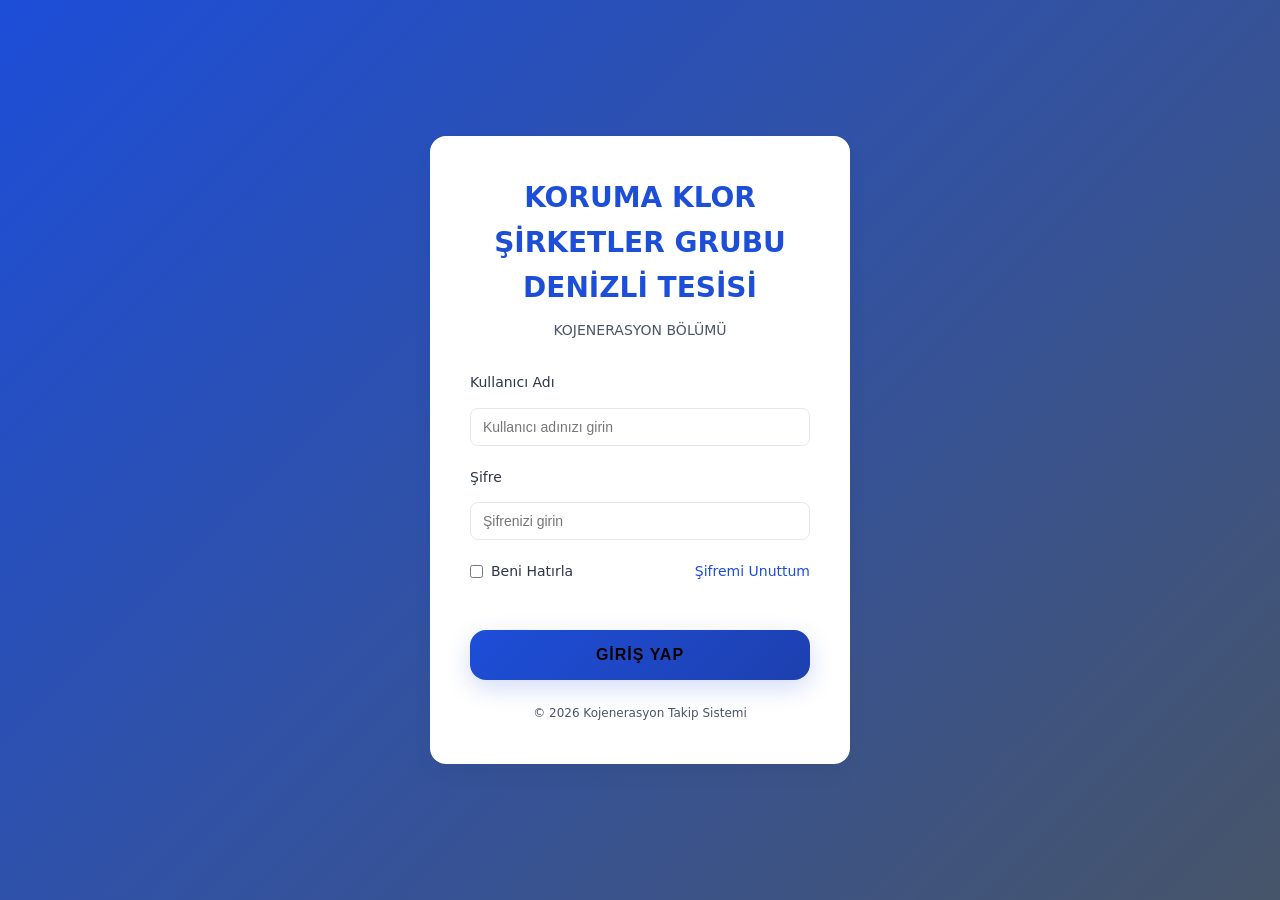
==== index.html @ 1e268a9b "Modernize edilmiş başlık tasarımı tüm sayfalara uygulandı  Yeni Özellikler: - Tüm sayfalara tutarlı " ====
<!DOCTYPE html>
<html lang="tr">
<head>
    <meta charset="UTF-8">
    <meta name="viewport" content="width=device-width, initial-scale=1.0">
    <title>Kojenerasyon Takip ve Bakım Sistemi</title>
    
    <!-- 1. ÖNCE: Temel stiller (en düşük öncelik) -->
    <link rel="stylesheet" href="css/style.css">
    
    <!-- 2. SONRA: Bileşen stilleri -->
    <link rel="stylesheet" href="css/button-fix.css">
    <link rel="stylesheet" href="css/dashboard-date-selector.css">
    <link rel="stylesheet" href="css/hourly-table.css">
    <link rel="stylesheet" href="css/daily-energy.css">
    <link rel="stylesheet" href="css/vardiya.css">
    <link rel="stylesheet" href="css/bakim-takip.css">
    <link rel="stylesheet" href="css/records.css">
    
    <!-- 3. EN SON: Sayfa özel stilleri (en yüksek öncelik) -->
    <link rel="stylesheet" href="css/kojen-motor.css">
    <link rel="stylesheet" href="css/kojen-enerji.css">
    <link rel="stylesheet" href="css/buhar.css?v=20260313-3">
    
    <style>
        /* INLINE CSS TEST - Bu kesinlikle çalışmalı */
        #buhar-page .form-actions button {
            border: 5px solid red !important; 
            background: yellow !important; 
            color: black !important;
        }
    </style>
    
    <link rel="icon" type="image/svg+xml" href="favicon.svg">
</head>
<body>
    <!-- Login Container -->
    <div id="login-container" class="login-container">
        <div class="login-box">
            <div class="login-logo">
                <h1>KORUMA KLOR ŞİRKETLER GRUBU DENİZLİ TESİSİ </h1>
                <p>KOJENERASYON BÖLÜMÜ </p>
            </div>
            <form id="login-form">
                <div class="form-group">
                    <label for="username">Kullanıcı Adı</label>
                    <input type="text" id="username" placeholder="Kullanıcı adınızı girin" required>
                </div>
                <div class="form-group">
                    <label for="password">Şifre</label>
                    <div class="password-wrapper">
                        <input type="password" id="password" placeholder="Şifrenizi girin" required>
                        <button type="button" class="toggle-password" id="toggle-password">
                            
                        </button>
                    </div>
                </div>
                <div class="form-options">
                    <label class="remember-me">
                        <input type="checkbox" id="remember-me">
                        <span>Beni Hatırla</span>
                    </label>
                    <a href="#" id="forgot-password" class="forgot-link">Şifremi Unuttum</a>
                </div>
                <button type="submit" class="login-btn">Giriş Yap</button>
            </form>
            <div class="login-footer">
                <p>© 2026 Kojenerasyon Takip Sistemi</p>
            </div>
        </div>
        <!-- Şifremi Unuttum Modal -->
        <div id="forgot-modal" class="modal hidden">
            <div class="modal-content">
                <span class="close-modal" id="close-forgot">&times;</span>
                <h3>Şifre Sıfırlama</h3>
                <p>Kullanıcı adınızı girin, kayıtlı e-posta adresinize sıfırlama linki gönderilecektir.</p>
                <div class="form-group">
                    <input type="text" id="forgot-username" placeholder="Kullanıcı adınızı girin">
                </div>
                <div class="form-group">
                    <input type="email" id="forgot-email" placeholder="E-posta adresinizi girin">
                </div>
                <button id="send-reset-btn" class="login-btn">Sıfırlama Linki Gönder</button>
                <div id="forgot-message" class="message"></div>
            </div>
        </div>
    </div>

    <!-- Main App Container (Hidden initially) -->
    <div id="app-container" class="app-container hidden">
        <!-- Sidebar -->
        <aside class="sidebar">
            <div class="sidebar-header">
                <div class="sidebar-logo">
                    <img src="images/koruma_logo_1.png" alt="Kojenerasyon Logo" class="logo-img">
                </div>
            </div>
            <nav class="sidebar-nav">
                <a href="#" class="nav-item active" data-page="dashboard">
                    <span class="nav-icon">📊</span>
                    <span>Ana Sayfa</span>
                </a>
                <a href="#" class="nav-item" data-page="saatlik">
                    <span class="nav-icon">⚡</span>
                    <span>Saatlik Aktif ve Reaktif</span>
                </a>
                <a href="#" class="nav-item" data-page="gunluk-enerji">
                    <span class="nav-icon">📊</span>
                    <span>Günlük Enerji Verileri</span>
                </a>
                <a href="#" class="nav-item" data-page="buhar">
                    <span class="nav-icon">💨</span>
                    <span>Buhar Verileri</span>
                </a>
                <a href="#" class="nav-item" data-page="vardiya">
                    <span class="nav-icon">🕐</span>
                    <span>Vardiya Takibi</span>
                </a>
                <a href="#" class="nav-item" data-page="kojen-motor">
                    <span class="nav-icon">⚙️</span>
                    <span>Kojen Motor Verileri</span>
                </a>
                <a href="#" class="nav-item" data-page="kojen-enerji">
                    <span class="nav-icon">⚡</span>
                    <span>Kojen Enerji Verileri</span>
                </a>
                <a href="#" class="nav-item" data-page="bakim">
                    <span class="nav-icon">🔧</span>
                    <span>Bakım Takibi</span>
                </a>
                <a href="#" class="nav-item" data-page="ariza">
                    <span class="nav-icon">🛠️</span>
                    <span>Arıza Kayıtları</span>
                </a>
                <a href="#" class="nav-item" data-page="raporlar">
                    <span class="nav-icon">📈</span>
                    <span>Raporlar</span>
                </a>
                <a href="kullanici-yonetimi.html" class="nav-item nav-admin-only">
                    <span class="nav-icon">👥</span>
                    <span>Kullanıcı Yönetimi</span>
                </a>
            </nav>
            <div class="sidebar-footer">
                <button id="logout-btn" class="logout-btn">🚪 Çıkış Yap</button>
            </div>
        </aside>

        <!-- Main Content -->
        <main class="main-content">
            <!-- Dashboard Page -->
            <section id="dashboard-page" class="page active">
                <header class="page-header">
                    <div class="header-left">
                        <div class="main-logo animated-logo">
                            <div class="logo-icon-container">
                                <div class="logo-icon" id="logo-3d">
                                    <span class="icon-industry">🏭</span>
                                    <div class="icon-pulse"></div>
                                </div>
                            </div>
                            <div class="logo-text">
                                <h1 class="main-title fade-in">
                                    <span class="company-name">KORUMA KLOR VE ALKALİ ŞİRKETLER GRUBU</span>
                                </h1>
                                <h2 class="sub-title slide-in">
                                    <span class="location-icon">📍</span>
                                    DENİZLİ TESİSİ
                                </h2>
                                <div class="department-badges">
                                    <span class="badge animated-badge energy">
                                        <span class="badge-icon">⚡</span>
                                        KOJENERASYON BÖLÜMÜ
                                    </span>
                                    <span class="badge animated-badge system">
                                        <span class="badge-icon">📊</span>
                                        TAKİP VE BAKIM SİSTEMİ
                                    </span>
                                </div>
                            </div>
                        </div>
                    </div>
                    <div class="header-center">
                        <span id="current-date"></span>
                    </div>
                    <div class="header-right">
                        <span id="user-info"></span>
                        <button class="refresh-btn" id="refresh-btn" onclick="Dashboard.refreshFromAPI()" aria-label="Verileri yenile" title="Verileri yenile">
                            <span class="refresh-icon">🔄</span>
                            <span class="refresh-text">Yenile</span>
                        </button>
                        <button class="theme-toggle" id="theme-toggle" aria-label="Tema değiştir">
                            <span class="theme-toggle-icon">🌙</span>
                            <span class="theme-toggle-text">Tema</span>
                        </button>
                    </div>
                </header>
                <div class="dashboard-grid">
                    <div class="stat-card">
                        <div class="stat-icon">⚡</div>
                        <div class="stat-info">
                            <h3>Günlük Üretim</h3>
                            <p id="daily-energy">-- MWh</p>
                        </div>
                    </div>
                    <div class="stat-card">
                        <div class="stat-icon">🔧</div>
                        <div class="stat-info">
                            <h3>Bekleyen Bakım</h3>
                            <p id="pending-maintenance">--</p>
                        </div>
                    </div>
                    <div class="stat-card">
                        <div class="stat-icon">🛠️</div>
                        <div class="stat-info">
                            <h3>Aktif Arızalar</h3>
                            <p id="active-faults">--</p>
                        </div>
                    </div>
                    <div class="stat-card">
                        <div class="stat-icon">📊</div>
                        <div class="stat-info">
                            <h3>Sistem Durumu</h3>
                            <p id="system-status">Aktif</p>
                        </div>
                    </div>
                </div>

                <!-- Motor Cards Section -->
                <div class="motor-cards-section" style="margin-top: 30px;">
                    <h2 style="margin-bottom: 20px; color: var(--text-primary);">Motor Durumları</h2>
                    <div class="motor-cards-grid">
                        <!-- GM-1 Card -->
                        <div class="motor-status-card" id="motor-gm1">
                            <div class="motor-status-header gm1">
                                <h3>GM-1</h3>
                            </div>
                            <div class="motor-status-body">
                                <div class="motor-info-row">
                                    <span class="motor-label">Model:</span>
                                    <span class="motor-value">JENBACHER J-620</span>
                                </div>
                                <div class="motor-info-row">
                                    <span class="motor-label">Kapasite:</span>
                                    <span class="motor-value">3450 kWh</span>
                                </div>
                                <div class="motor-info-row">
                                    <span class="motor-label">Toplam Çalışma Saati:</span>
                                    <span class="motor-value" id="gm1-total-hours">-- saat</span>
                                </div>
                                <div class="motor-info-row">
                                    <span class="motor-label">Toplam Üretilen Güç:</span>
                                    <span class="motor-value" id="gm1-total-power">-- MWh</span>
                                </div>
                                <div class="motor-info-row">
                                    <span class="motor-label">Günlük Üretilen Güç:</span>
                                    <span class="motor-value" id="gm1-daily-power">-- kWh</span>
                                </div>
                                <div class="motor-info-row">
                                    <span class="motor-label">Günlük Çalışma Saati:</span>
                                    <span class="motor-value" id="gm1-daily-hours">-- saat</span>
                                </div>
                                <div class="motor-info-row">
                                    <span class="motor-label">Saatlik Ort. Üretim:</span>
                                    <span class="motor-value" id="gm1-hourly-avg">-- kWh/saat</span>
                                </div>
                            </div>
                        </div>

                        <!-- GM-2 Card -->
                        <div class="motor-status-card" id="motor-gm2">
                            <div class="motor-status-header gm2">
                                <h3>GM-2</h3>
                            </div>
                            <div class="motor-status-body">
                                <div class="motor-info-row">
                                    <span class="motor-label">Model:</span>
                                    <span class="motor-value">JENBACHER J-620</span>
                                </div>
                                <div class="motor-info-row">
                                    <span class="motor-label">Kapasite:</span>
                                    <span class="motor-value">3450 kWh</span>
                                </div>
                                <div class="motor-info-row">
                                    <span class="motor-label">Toplam Çalışma Saati:</span>
                                    <span class="motor-value" id="gm2-total-hours">-- saat</span>
                                </div>
                                <div class="motor-info-row">
                                    <span class="motor-label">Toplam Üretilen Güç:</span>
                                    <span class="motor-value" id="gm2-total-power">-- MWh</span>
                                </div>
                                <div class="motor-info-row">
                                    <span class="motor-label">Günlük Üretilen Güç:</span>
                                    <span class="motor-value" id="gm2-daily-power">-- kWh</span>
                                </div>
                                <div class="motor-info-row">
                                    <span class="motor-label">Günlük Çalışma Saati:</span>
                                    <span class="motor-value" id="gm2-daily-hours">-- saat</span>
                                </div>
                                <div class="motor-info-row">
                                    <span class="motor-label">Saatlik Ort. Üretim:</span>
                                    <span class="motor-value" id="gm2-hourly-avg">-- kWh/saat</span>
                                </div>
                            </div>
                        </div>

                        <!-- GM-3 Card -->
                        <div class="motor-status-card" id="motor-gm3">
                            <div class="motor-status-header gm3">
                                <h3>GM-3</h3>
                            </div>
                            <div class="motor-status-body">
                                <div class="motor-info-row">
                                    <span class="motor-label">Model:</span>
                                    <span class="motor-value">JENBACHER J-620</span>
                                </div>
                                <div class="motor-info-row">
                                    <span class="motor-label">Kapasite:</span>
                                    <span class="motor-value">3250 kWh</span>
                                </div>
                                <div class="motor-info-row">
                                    <span class="motor-label">Toplam Çalışma Saati:</span>
                                    <span class="motor-value" id="gm3-total-hours">-- saat</span>
                                </div>
                                <div class="motor-info-row">
                                    <span class="motor-label">Toplam Üretilen Güç:</span>
                                    <span class="motor-value" id="gm3-total-power">-- MWh</span>
                                </div>
                                <div class="motor-info-row">
                                    <span class="motor-label">Günlük Üretilen Güç:</span>
                                    <span class="motor-value" id="gm3-daily-power">-- kWh</span>
                                </div>
                                <div class="motor-info-row">
                                    <span class="motor-label">Günlük Çalışma Saati:</span>
                                    <span class="motor-value" id="gm3-daily-hours">-- saat</span>
                                </div>
                                <div class="motor-info-row">
                                    <span class="motor-label">Saatlik Ort. Üretim:</span>
                                    <span class="motor-value" id="gm3-hourly-avg">-- kWh/saat</span>
                                </div>
                            </div>
                        </div>
                    </div>
                </div>
            </section>

            <!-- Saatlik Aktif ve Reaktif Page -->
            <section id="saatlik-page" class="page">
                <header class="page-header">
                    <div class="header-left">
                        <div class="main-logo animated-logo">
                            <div class="logo-icon-container">
                                <div class="logo-icon" id="logo-3d-saatlik">
                                    <span class="icon-industry">🏭</span>
                                    <div class="icon-pulse"></div>
                                </div>
                            </div>
                            <div class="logo-text">
                               
                                    <span class="company-name">KORUMA KLOR VE ALKALİ ŞİRKETLER GRUBU</span>
                                </h1>
                                <h2 class="sub-title slide-in">
                                    <span class="location-icon">📍</span>
                                    DENİZLİ TESİSİ
                                </h2>
                                <div class="department-badges">
                                    <span class="badge animated-badge system">
                                        <span class="badge-icon">⚙️</span>
                                        KOJENERASYON BÖLÜMÜ
                                    </span>
                                    <span class="badge animated-badge energy">
                                        <span class="badge-icon">⚡</span>
                                        SAATLİK AKTİF VE REAKTİF
                                    </span>
                                </div>
                            </div>
                        </div>
                    </div>
                    <div class="header-center">
                        <span id="current-date-saatlik"></span>
                    </div>
                    <div class="header-right">
                        <div class="user-info-container">
                            <span id="user-info-saatlik" class="user-info"></span>
                        </div>
                        <button class="refresh-btn" onclick="location.reload()" aria-label="Verileri yenile" title="Verileri yenile">
                            <span class="refresh-icon">🔄</span>
                            <span class="refresh-text">Yenile</span>
                        </button>
                        <button class="theme-toggle" id="theme-toggle-saatlik" aria-label="Tema değiştir">
                            <span class="theme-toggle-icon">🌙</span>
                            <span class="theme-toggle-text">Tema</span>
                        </button>
                    </div>
                </header>
                
                <div class="content-grid">
                    <!-- ÜST KONTROLLER -->
                    <div class="form-section">
                        <div class="control-panel">
                            <div class="form-row">
                                <div class="form-group">
                                    <label>Tarih</label>
                                    <input type="date" id="hourly-date" required>
                                </div>
                                <div class="form-group">
                                    <label>Vardiya</label>
                                    <select id="hourly-shift" required>
                                        <option value="gece">Gece Vardiyası (00:00-08:00)</option>
                                        <option value="gunduz">Gündüz Vardiyası (08:00-16:00)</option>
                                        <option value="aksam">Akşam Vardiyası (16:00-24:00)</option>
                                    </select>
                                </div>
                            </div>
                            <!-- Vardiya formunun başına ekleyin -->
<div id="vardiya-duplicate-warning" class="duplicate-warning" style="display: none;"></div>
                        </div>
                    </div>

                    <!-- VARDİYA TABLOSU -->
                    <div class="table-section">
                        <div class="table-header">
                            <h3 id="shift-title">Gece Vardiyası Verileri</h3>
                            <div class="table-actions">
                                <span class="shift-time" id="shift-time">00:00 - 08:00</span>
                                <span class="record-count" id="record-count">0/8 kayıt</span>
                            </div>
                        </div>
                        
                        <div class="table-responsive">
                            <table class="data-table" id="hourly-table">
                                <thead>
                                    <tr>
                                        <th width="15%">Saat</th>
                                        <th width="25%">Aktif Enerji (MWh)</th>
                                        <th width="25%">Reaktif Enerji (kVArh)</th>
                                        <th width="15%">Durum</th>
                                        <th width="20%">İşlem</th>
                                    </tr>
                                </thead>
                                <tbody id="hourly-table-body">
                                    <!-- JavaScript ile doldurulacak -->
                                    <tr class="empty-row">
                                        <td colspan="4">
                                            <div class="empty-state">
                                                <span class="empty-icon">📊</span>
                                                <p>Vardiya yüklemek için "Vardiyayı Yükle" butonuna tıklayın</p>
                                            </div>
                                        </td>
                                    </tr>
                                </tbody>
                            </table>
                        </div>
                        
                        <!-- TOPLAMLAR -->
                        <div class="summary-panel">
                            <div class="summary-item">
                                <span class="summary-label">Vardiya Aktif Toplam:</span>
                                <span class="summary-value" id="shift-aktif-total">0.000 MWh</span>
                            </div>
                            <div class="summary-item">
                                <span class="summary-label">Vardiya Reaktif Toplam:</span>
                                <span class="summary-value" id="shift-reaktif-total">0.000 kVArh</span>
                            </div>
                            <div class="summary-item">
                                <span class="summary-label">Günlük Aktif Toplam:</span>
                                <span class="summary-value" id="daily-aktif-total">0.000 MWh</span>
                            </div>
                        </div>
                    </div>

                    </div>
            </section>

            <!-- Günlük Enerji Verileri Page -->
            <section id="gunluk-enerji-page" class="page">
                <header class="page-header">
                    <div class="header-left">
                        <div class="main-logo animated-logo">
                            <div class="logo-icon-container">
                                <div class="logo-icon" id="logo-3d-gunluk">
                                    <span class="icon-industry">🏭</span>
                                    <div class="icon-pulse"></div>
                                </div>
                            </div>
                            <div class="logo-text">
                                <h1 class="main-title fade-in">
                                    <span class="company-name">KORUMA KLOR VE ALKALİ ŞİRKETLER GRUBU</span>
                                </h1>
                                <h2 class="sub-title slide-in">
                                    <span class="location-icon">📍</span>
                                    DENİZLİ TESİSİ
                                </h2>
                                <div class="department-badges">
                                    <span class="badge animated-badge system">
                                        <span class="badge-icon">⚙️</span>
                                        KOJENERASYON BÖLÜMÜ
                                    </span>
                                    <span class="badge animated-badge energy">
                                        <span class="badge-icon">📊</span>
                                        GÜNLÜK ENERJİ VERİLERİ
                                    </span>
                                </div>
                            </div>
                        </div>
                    </div>
                    <div class="header-center">
                        <span id="current-date-gunluk"></span>
                    </div>
                    <div class="header-right">
                        <div class="user-info-container">
                            <span id="user-info-gunluk" class="user-info"></span>
                        </div>
                        <button class="refresh-btn" onclick="location.reload()" aria-label="Verileri yenile" title="Verileri yenile">
                            <span class="refresh-icon">🔄</span>
                            <span class="refresh-text">Yenile</span>
                        </button>
                        <button class="theme-toggle" id="theme-toggle-gunluk" aria-label="Tema değiştir">
                            <span class="theme-toggle-icon">🌙</span>
                            <span class="theme-toggle-text">Tema</span>
                        </button>
                    </div>
                </header>
                
                <div class="hourly-energy-container">
                    
                    <!-- Input Card -->
                    <div class="input-card">
                        <div class="input-header">
                            <h3>📈 Günlük Üretim ve Tüketim</h3>
                            <span class="status-badge" id="daily-status">Bekliyor</span>
                        </div>
                        
                        <form id="daily-energy-form">
                            <!-- Yağ Seviyesi -->
                            <div class="input-group">
                                <label class="input-label">
                                    <span class="input-icon">🛢️</span>
                                    Yağ Seviyesi
                                    <span class="unit-badge">L</span>
                                </label>
                                <input type="number" id="yag-seviyesi" class="modern-input" min="0" step="0.1" placeholder="0.0">
                            </div>
                            
                            <!-- Kuplaj -->
                            <div class="input-group">
                                <label class="input-label">
                                    <span class="input-icon">⚙️</span>
                                    Kuplaj
                                    <span class="unit-badge">MW</span>
                                </label>
                                <input type="number" id="kuplaj" class="modern-input" min="0" step="0.1" placeholder="0.0">
                            </div>
                            
                            <!-- GM-1 -->
                            <div class="input-group">
                                <label class="input-label">
                                    <span class="input-icon">🔵</span>
                                    GM-1
                                    <span class="unit-badge">MW</span>
                                </label>
                                <input type="number" id="gm-1" class="modern-input" min="0" step="0.1" placeholder="0.0">
                            </div>
                            
                            <!-- GM-2 -->
                            <div class="input-group">
                                <label class="input-label">
                                    <span class="input-icon">🟢</span>
                                    GM-2
                                    <span class="unit-badge">MW</span>
                                </label>
                                <input type="number" id="gm-2" class="modern-input" min="0" step="0.1" placeholder="0.0">
                            </div>
                            
                            <!-- GM-3 -->
                            <div class="input-group">
                                <label class="input-label">
                                    <span class="input-icon">🟡</span>
                                    GM-3
                                    <span class="unit-badge">MW</span>
                                </label>
                                <input type="number" id="gm-3" class="modern-input" min="0" step="0.1" placeholder="0.0">
                            </div>
                            
                            <!-- İç İhtiyaç -->
                            <div class="input-group">
                                <label class="input-label">
                                    <span class="input-icon">🏠</span>
                                    İç İhtiyaç
                                    <span class="unit-badge">MW</span>
                                </label>
                                <input type="number" id="ic-ihtiyac" class="modern-input" min="0" step="0.1" placeholder="0.0">
                            </div>
                            
                            <!-- 1. Redresör -->
                            <div class="input-group">
                                <label class="input-label">
                                    <span class="input-icon">🔴</span>
                                    1. Redresör
                                    <span class="unit-badge">MW</span>
                                    <small class="input-note">116-117</small>
                                </label>
                                <input type="number" id="redresor-1" class="modern-input" min="0" step="0.1" placeholder="0.0">
                            </div>
                            
                            <!-- 2. Redresör -->
                            <div class="input-group">
                                <label class="input-label">
                                    <span class="input-icon">🔴</span>
                                    2. Redresör
                                    <span class="unit-badge">MW</span>
                                    <small class="input-note">119-121</small>
                                </label>
                                <input type="number" id="redresor-2" class="modern-input" min="0" step="0.1" placeholder="0.0">
                            </div>
                            
                            <!-- Kojen İç İhtiyaç -->
                            <div class="input-group">
                                <label class="input-label">
                                    <span class="input-icon">⚡</span>
                                    Kojen İç İhtiyaç
                                    <span class="unit-badge">kW</span>
                                </label>
                                <input type="number" id="kojen-ic-ihtiyac" class="modern-input" min="0" step="0.1" placeholder="0.0">
                            </div>
                            
                            <!-- Servis Trafosu -->
                            <div class="input-group">
                                <label class="input-label">
                                    <span class="input-icon">🔌</span>
                                    Servis Trafosu
                                    <span class="unit-badge">MW</span>
                                </label>
                                <input type="number" id="servis-trafosi" class="modern-input" min="0" step="0.1" placeholder="0.0">
                            </div>
                            
                            <!-- Actions -->
                            <div class="input-actions">
                                <button type="button" class="action-btn save-btn" id="save-daily-btn">
                                    <span class="btn-icon">💾</span>
                                    Kaydet
                                </button>
                            </div>
                        </form>
                    </div>
                </div>

                <!-- Google Sheets Kayıtları Tablosu -->
                <div class="records-section" style="margin-top: 30px;">
                    <div class="section-header">
                        <h2>📋 Google Sheets Kayıtları</h2>
                        <p>Tüm günlük enerji kayıtlarınızı görüntüleyin</p>
                    </div>

                    <!-- Kayıt Yükleme Butonu -->
                    <div class="records-controls">
                        <button id="load-records-btn" class="btn-primary">
                            <span>🔄</span>
                            Kayıtları Yükle
                        </button>
                        
                        <!-- Satır Sayısı Seçimi -->
                        <div class="row-selector">
                            <label for="row-count">Satır Sayısı:</label>
                            <select id="row-count">
                                <option value="10">10</option>
                                <option value="20" selected>20</option>
                                <option value="50">50</option>
                            </select>
                        </div>
                        
                        <div class="records-info">
                            <span id="total-records">Toplam: 0 kayıt</span>
                        </div>
                    </div>

                    <!-- Tablo -->
                    <div class="table-container">
                        <table id="records-table" class="data-table">
                            <thead>
                                <tr>
                                    <th>Tarih</th>
                                    <th>Yağ Seviyesi (L)</th>
                                    <th>Kuplaj</th>
                                    <th>GM-1</th>
                                    <th>GM-2</th>
                                    <th>GM-3</th>
                                    <th>İç İhtiyaç</th>
                                    <th>Redresör 1</th>
                                    <th>Redresör 2</th>
                                    <th>Kojen İç İhtiyaç</th>
                                    <th>Servis Trafo</th>
                                    <th>Kaydeden</th>
                                    <th>Kayıt Tarihi</th>
                                    <th>Düzenleyen</th>
                                    <th>Düzenleme Tarihi</th>
                                    <th>Düzenlenen Değerler</th>
                                </tr>
                            </thead>
                            <tbody id="records-tbody">
                                <tr>
                                    <td colspan="17" class="no-data">Kayıt yüklemek için "Kayıtları Yükle" butonuna tıklayın</td>
                                </tr>
                            </tbody>
                        </table>
                    </div>

                    <!-- Sayfalama -->
                    <div class="pagination-container">
                        <div class="pagination" id="pagination">
                            <!-- Sayfalama butonları JS ile oluşturulacak -->
                        </div>
                    </div>
                </div>
            </section>

            
            <!-- Vardiya Takibi Page -->
            <section id="vardiya-page" class="page">
                <header class="page-header">
                    <div class="header-left">
                        <div class="main-logo animated-logo">
                            <div class="logo-icon-container">
                                <div class="logo-icon" id="logo-3d-vardiya">
                                    <span class="icon-industry">🏭</span>
                                    <div class="icon-pulse"></div>
                                </div>
                            </div>
                            <div class="logo-text">
                                <h1 class="main-title fade-in">
                                    <span class="company-name">KORUMA KLOR VE ALKALİ ŞİRKETLER GRUBU</span>
                                </h1>
                                <h2 class="sub-title slide-in">
                                    <span class="location-icon">📍</span>
                                    DENİZLİ TESİSİ
                                </h2>
                                <div class="department-badges">
                                    <span class="badge animated-badge system">
                                        <span class="badge-icon">⚙️</span>
                                        KOJENERASYON BÖLÜMÜ
                                    </span>
                                    <span class="badge animated-badge energy">
                                        <span class="badge-icon">🕐</span>
                                        VARDİYA TAKİBİ
                                    </span>
                                </div>
                            </div>
                        </div>
                    </div>
                    <div class="header-center">
                        <span id="current-date-vardiya"></span>
                    </div>
                    <div class="header-right">
                        <div class="user-info-container">
                            <span id="user-info-vardiya" class="user-info"></span>
                        </div>
                        <button class="refresh-btn" onclick="location.reload()" aria-label="Verileri yenile" title="Verileri yenile">
                            <span class="refresh-icon">🔄</span>
                            <span class="refresh-text">Yenile</span>
                        </button>
                        <button class="theme-toggle" id="theme-toggle-vardiya" aria-label="Tema değiştir">
                            <span class="theme-toggle-icon">🌙</span>
                            <span class="theme-toggle-text">Tema</span>
                        </button>
                    </div>
                </header>

                <div class="content-grid">
                    <!-- Sol Panel - Vardiya Formu -->
                    <div class="form-section">
                        <div class="section-header">
                            <h3>📋 Yeni Vardiya Kaydı</h3>
                            <p class="section-subtitle">Tüm alanları doldurarak vardiya kaydınızı oluşturun</p>
                        </div>
                        
                        <form id="vardiya-form" class="vardiya-form" novalidate>
                            <!-- Otomatik Tarih ve Vardiya -->
                            <div class="form-group auto-fill-section">
                                <div class="auto-fill-row">
                                    <div class="auto-fill-item">
                                        <label class="auto-fill-label">
                                            📅 Otomatik Tarih
                                        </label>
                                        <div class="auto-fill-value" id="auto-date">
                                            <input type="date" id="vardiya-tarih" class="auto-filled-input" readonly>
                                            <button type="button" class="btn-change-date" id="change-date-btn">
                                                ✏️ Değiştir
                                            </button>
                                        </div>
                                    </div>
                                    <div class="auto-fill-item">
                                        <label class="auto-fill-label">
                                            🕐 Vardiya
                                        </label>
                                        <div class="auto-fill-value" id="auto-shift">
                                            <select id="vardiya-tipi" class="auto-filled-select">
                                                <option value="gece">Gece (00:00 - 08:00)</option>
                                                <option value="gunduz">Gündüz (08:00 - 16:00)</option>
                                                <option value="aksam">Akşam (16:00 - 24:00)</option>
                                            </select>
                                            <div class="shift-info">
                                                <span class="shift-time" id="shift-hours">00:00 - 08:00</span>
                                            </div>
                                        </div>
                                    </div>
                                </div>
                            </div>

                            <!-- Yardımcı Vardıya Seçimi (Sadece Gündüz) -->
                            <div class="form-group yardimci-section" id="yardimci-section">
                                <label class="form-label">
                                    👥 Yardımcı Vardıya
                                    <span class="label-note">(Sadece Gündüz vardiyası için)</span>
                                </label>
                                <div class="yardimci-options">
                                    <label class="radio-option">
                                        <input type="radio" name="yardimci" value="var" id="yardimci-var">
                                        <span class="radio-checkmark"></span>
                                        <span class="radio-label">
                                            ✅ Var
                                            <small class="option-desc">Ek vardıya personeli mevcut</small>
                                        </span>
                                    </label>
                                    <label class="radio-option">
                                        <input type="radio" name="yardimci" value="yok" id="yardimci-yok" checked>
                                        <span class="radio-checkmark"></span>
                                        <span class="radio-label">
                                            ❌ Yok
                                            <small class="option-desc">Sadece bir personel</small>
                                        </span>
                                    </label>
                                </div>
                                <div class="yardimci-personel-group" id="yardimci-personel-group" style="display: none;">
                                    <label class="form-label">
                                        👤 Yardımcı Personel
                                    </label>
                                    <select id="yardimci-personel" name="yardimci-personel" class="form-select">
                                        <option value="">Yardımcı personel seçiniz...</option>
                                        <!-- Operatörler JavaScript ile doldurulacak -->
                                    </select>
                                </div>
                            </div>

                            <!-- Vardiya Personeli -->
                            <div class="form-group">
                                <label class="form-label">
                                    👔 Vardiya Personeli
                                </label>
                                <select id="vardiya-personeli" name="vardiya-personeli" class="form-select" required>
                                    <option value="">Personel seçiniz...</option>
                                    <!-- Operatörler JavaScript ile doldurulacak -->
                                </select>
                            </div>

                            <!-- Vardıyada Yapılan İşler -->
                            <div class="form-group">
                                <label class="form-label">
                                    📝 Vardıyada Yapılan İşler
                                </label>
                                <div class="isler-checklist">
                                    <div class="checklist-item">
                                        <input type="checkbox" id="is-normal">
                                        <label for="is-normal" class="checklist-label">
                                            ✅ <span class="checklist-text">Vardıyada herhangi bir sorun yaşanmamıştır</span>
                                        </label>
                                    </div>
                                    <div class="checklist-item">
                                        <input type="checkbox" id="is-bakim">
                                        <label for="is-bakim" class="checklist-label">
                                            🔧 <span class="checklist-text">Rutin bakım yapıldı</span>
                                        </label>
                                    </div>
                                    <div class="checklist-item">
                                        <input type="checkbox" id="is-ariza">
                                        <label for="is-ariza" class="checklist-label">
                                            ⚠️ <span class="checklist-text">Arıza tespit edildi</span>
                                        </label>
                                    </div>
                                    <div class="checklist-item">
                                        <input type="checkbox" id="is-temizlik">
                                        <label for="is-temizlik" class="checklist-label">
                                            🧹 <span class="checklist-text">Temizlik yapıldı</span>
                                        </label>
                                    </div>
                                    <div class="checklist-item">
                                        <input type="checkbox" id="is-diger">
                                        <label for="is-diger" class="checklist-label">
                                            ⋯ <span class="checklist-text">Diğer işlemler</span>
                                        </label>
                                    </div>
                                </div>
                            </div>

                            <!-- Ek Notlar -->
                            <div class="form-group">
                                <label class="form-label">
                                    📋 Ek Notlar ve Uyarılar
                                </label>
                                <div class="notes-container">
                                    <textarea id="vardiya-notlar" 
                                              class="notes-textarea"
                                              placeholder="Vardıyada yaşanan önemli durumları, uyarıları veya ek bilgileri buraya yazın..."
                                              rows="4"></textarea>
                                    <div class="notes-footer">
                                        <div class="char-count">
                                            <span id="char-counter">0</span>/500 karakter
                                        </div>
                                        <button type="button" class="btn-add-template" id="add-template-btn">
                                            ➕ Şablon Ekle
                                        </button>
                                    </div>
                                </div>
                            </div>

                            <!-- Uyarı Mesajı -->
                            <div class="warning-box" id="warning-box">
                                <div class="warning-header">
                                    ⚠️ <h4>Önemli Uyarı</h4>
                                </div>
                                <p class="warning-text">
                                    Lütfen vardıya sonunda tüm işlemlerin doğru şekilde kaydedildiğinden emin olun. 
                                    Eksik veya hatalı kayıtlar sistem güvenliğini etkileyebilir.
                                </p>
                            </div>

                            <!-- Kaydet Butonu -->
                            <div class="form-actions">
                                <button type="submit" class="btn-primary vardiya-save-btn" id="save-vardiya-btn">
                                    💾 <span class="btn-text">Vardiyayı Kaydet</span>
                                    <span class="btn-loading" id="save-loading">
                                        🔄 Kaydediliyor...
                                    </span>
                                </button>
                                <button type="button" class="btn-secondary" id="reset-form-btn">
                                    🔄 Formu Temizle
                                </button>
</section>

            <!-- Kojen Motor Verileri Page -->
            <section id="kojen-motor-page" class="page">
                <header class="page-header">
                    <div class="header-left">
                        <div class="main-logo animated-logo">
                            <div class="logo-icon-container">
                                <div class="logo-icon" id="logo-3d-kojen-motor">
                                    <span class="icon-industry">🏭</span>
                                    <div class="icon-pulse"></div>
                                </div>
                            </div>
                            <div class="logo-text">
                                <h1 class="main-title fade-in">
                                    <span class="company-name">KORUMA KLOR VE ALKALİ ŞİRKETLER GRUBU</span>
                                </h1>
                                <h2 class="sub-title slide-in">
                                    <span class="location-icon">📍</span>
                                    DENİZLİ TESİSİ
                                </h2>
                                <div class="department-badges">
                                    <span class="badge animated-badge system">
                                        <span class="badge-icon">⚙️</span>
                                        KOJENERASYON BÖLÜMÜ
                                    </span>
                                    <span class="badge animated-badge energy">
                                        <span class="badge-icon">⚙️</span>
                                        KOJEN MOTOR VERİLERİ
                                    </span>
                                </div>
                            </div>
                        </div>
                    </div>
                    <div class="header-center">
                        <span id="current-date-kojen-motor"></span>
                    </div>
                    <div class="header-right">
                        <div class="user-info-container">
                            <span id="user-info-kojen-motor" class="user-info"></span>
                        </div>
                        <button class="refresh-btn" onclick="location.reload()" aria-label="Verileri yenile" title="Verileri yenile">
                            <span class="refresh-icon">🔄</span>
                            <span class="refresh-text">Yenile</span>
                        </button>
                        <button class="theme-toggle" id="theme-toggle-kojen-motor" aria-label="Tema değiştir">
                            <span class="theme-toggle-icon">🌙</span>
                            <span class="theme-toggle-text">Tema</span>
                        </button>
                    </div>
                </header>
                
                <!-- Motor Kontrol Paneli -->
                <div class="motor-control-panel">
                    <div class="control-row">
                        <div class="motor-selection">
                            <label>Motor:</label>
                            <div class="motor-buttons">
                                <button type="button" class="motor-btn active" data-motor="motor-1">GM-1</button>
                                <button type="button" class="motor-btn" data-motor="motor-2">GM-2</button>
                                <button type="button" class="motor-btn" data-motor="motor-3">GM-3</button>
                            </div>
                        </div>
                        <div class="date-input-group">
                            <label for="kojen-motor-date">Tarih:</label>
                            <input type="date" id="kojen-motor-date" name="kojen-motor-date" required>
                        </div>
                        <div class="vardiya-info">
                            <div class="vardiya-badge" id="active-vardiya">
                                🕐 Vardiya Yükleniyor...
                            </div>
                        </div>
                    </div>
                </div>
                <div class="content-grid">
                    <div class="form-section">
                        <div class="kojen-table-container">
                            <div class="kojen-table-header">
                                <div class="kojen-table-row">
                                    <div class="kojen-table-cell header-cell sticky-col current-hour">SAAT</div>
                                    <div class="kojen-table-cell header-cell">JEN. YATAK SICAKLIĞI (DE)</div>
                                    <div class="kojen-table-cell header-cell">JEN. YATAK SICAKLIĞI (NDE)</div>
                                    <div class="kojen-table-cell header-cell">SOĞUTMA SUYU SICAKLIĞI</div>
                                    <div class="kojen-table-cell header-cell">SOĞUTMA SUYU BASINCI</div>
                                    <div class="kojen-table-cell header-cell">YAĞ SICAKLIĞI</div>
                                    <div class="kojen-table-cell header-cell">YAĞ BASINCI</div>
                                    <div class="kojen-table-cell header-cell">ŞARJ SICAKLIĞI</div>
                                    <div class="kojen-table-cell header-cell">ŞARJ BASINCI</div>
                                    <div class="kojen-table-cell header-cell">GAZ REGÜLATÖRÜ λ</div>
                                    <div class="kojen-table-cell header-cell">MAKİNE DAİRESİ SICAKLIĞI</div>
                                    <div class="kojen-table-cell header-cell">KARTER BASINCI</div>
                                    <div class="kojen-table-cell header-cell">ÖN KAMARA FARK BASINCI</div>
                                    <div class="kojen-table-cell header-cell">SARGI SICAKLIĞI -1-</div>
                                    <div class="kojen-table-cell header-cell">SARGI SICAKLIĞI -2-</div>
                                    <div class="kojen-table-cell header-cell">SARGI SICAKLIĞI -3-</div>
                                </div>
                            </div>
                            <div class="kojen-table-body" id="kojen-table-body">
                                <!-- JavaScript tarafından doldurulacak -->
                            </div>
                        </div>
                        
                        <!-- Kaydet ve Temizle Butonları -->
                        <div class="kojen-actions">
                            <button id="save-kojen-btn" class="btn-primary">💾 Kaydet</button>
                            <button id="motor-devre-disi-btn" class="btn-warning">🔴 Motor Devre Dışı</button>
                            <button id="clear-kojen-btn" class="btn-secondary">🔄 Temizle</button>
                        </div>
                    </div>
                </div>
            </section>

            <!-- Kojen Enerji Verileri Page -->
            <section id="kojen-enerji-page" class="page">
                <header class="page-header kojen-motor-header">
                    <div class="header-content">
                        <div class="header-left">
                            <div class="page-title">
                                <h1>⚡ Kojen Enerji Verileri</h1>
                                <div class="motor-selection">
                                    <label>Motor:</label>
                                    <div class="motor-buttons">
                                        <button type="button" class="motor-btn active" data-motor="motor-1">GM-1</button>
                                        <button type="button" class="motor-btn" data-motor="motor-2">GM-2</button>
                                        <button type="button" class="motor-btn" data-motor="motor-3">GM-3</button>
                                    </div>
                                </div>
                                <div class="vardiya-info">
                                    <div class="vardiya-badge" id="active-enerji-vardiya">
                                        🕐 Vardiya Yükleniyor...
                                    </div>
                                </div>
                            </div>
                        </div>
                        <div class="header-center">
                            <div class="date-input-group">
                                <label for="kojen-enerji-date">Tarih:</label>
                                <input type="date" id="kojen-enerji-date" name="kojen-enerji-date" required>
                            </div>
                        </div>
                        <div class="header-right">
                        </div>
                    </div>
                </header>
                <div class="content-grid">
                    <div class="form-section">
                        <div class="kojen-enerji-table-container">
                            <div class="kojen-enerji-table-header">
                                <div class="kojen-enerji-table-row">
                                    <div class="kojen-enerji-table-cell header-cell sticky-col">SAAT</div>
                                    <div class="kojen-enerji-table-cell header-cell">L1-L2 AYDEM VOLTAJI</div>
                                    <div class="kojen-enerji-table-cell header-cell">(P) AKTİF GÜÇ</div>
                                    <div class="kojen-enerji-table-cell header-cell">(Q) REAKTİF GÜÇ</div>
                                    <div class="kojen-enerji-table-cell header-cell">Cos φ</div>
                                    <div class="kojen-enerji-table-cell header-cell">ORT.AKIM</div>
                                    <div class="kojen-enerji-table-cell header-cell">ORT.GERİLİM</div>
                                    <div class="kojen-enerji-table-cell header-cell">NÖTR AKIMI (LN)</div>
                                    <div class="kojen-enerji-table-cell header-cell">TAHRİK GERİLİMİ (UE)</div>
                                    <div class="kojen-enerji-table-cell header-cell">TOPLAM AKTİF ENERJİ</div>
                                    <div class="kojen-enerji-table-cell header-cell">ÇALIŞMA SAATİ</div>
                                    <div class="kojen-enerji-table-cell header-cell">KALKIŞ SAYISI</div>
                                </div>
                            </div>
                            <div class="kojen-enerji-table-body" id="kojen-enerji-table-body">
                                <!-- JavaScript tarafından doldurulacak -->
                            </div>
                        </div>
                        
                        <!-- Kaydet ve Temizle Butonları -->
                        <div class="kojen-actions">
                            <button id="save-kojen-enerji-btn" class="btn-primary">💾 Kaydet</button>
                            <button id="clear-kojen-enerji-btn" class="btn-secondary">🔄 Temizle</button>
                        </div>
                    </div>
                </div>
            </section>

            <!-- Bakım Takibi Page -->
            <section id="bakim-page" class="page">
                <header class="page-header">
                    <h1>🔧 Bakım Takibi</h1>
                    <div class="header-actions">
                        <div class="admin-badge">
                            <span class="admin-icon">👤</span>
                            <span>Admin Girişi</span>
                        </div>
                    </div>
                </header>
                <div class="content-grid">
                    <div class="maintenance-cards">
                        <!-- Periyodik Bakım Kartı -->
                        <div class="maintenance-card periodik-card">
                            <div class="card-header">
                                <div class="card-icon">
                                    <span class="icon-rotate">🔄</span>
                                </div>
                                <h2>Periyodik Bakım</h2>
                                <div class="card-badge">Otomatik</div>
                            </div>
                            <div class="card-content">
                                <p class="card-description">
                                    Planlı periyodik bakımları yönetin. Motorların düzenli bakım takvimini oluşturun ve takip edin.
                                </p>
                                <div class="card-stats">
                                    <div class="stat-item">
                                        <span class="stat-number" id="periodik-count">0</span>
                                        <span class="stat-label">Planlı Bakım</span>
                                    </div>
                                    <div class="stat-item">
                                        <span class="stat-number" id="periodik-completed">0</span>
                                        <span class="stat-label">Tamamlanan</span>
                                    </div>
                                </div>
                            </div>
                            <div class="card-footer">
                                <button class="btn-maintenance btn-periodik" onclick="BakimTakibi.openPeriodik()">
                                    <span class="btn-icon">📅</span>
                                    <span>Yönet</span>
                                </button>
                            </div>
                        </div>

                        <!-- Normal Bakım Kartı -->
                        <div class="maintenance-card normal-card">
                            <div class="card-header">
                                <div class="card-icon">
                                    <span class="icon-wrench">🔧</span>
                                </div>
                                <h2>Normal Bakım</h2>
                                <div class="card-badge">Manuel</div>
                            </div>
                            <div class="card-content">
                                <p class="card-description">
                                    Gerekli olan normal bakım işlemlerini kaydedin ve takip edin. Motor durumu ve bakım geçmişi.
                                </p>
                                <div class="card-stats">
                                    <div class="stat-item">
                                        <span class="stat-number" id="normal-count">0</span>
                                        <span class="stat-label">Aktif Bakım</span>
                                    </div>
                                    <div class="stat-item">
                                        <span class="stat-number" id="normal-pending">0</span>
                                        <span class="stat-label">Bekleyen</span>
                                    </div>
                                </div>
                            </div>
                            <div class="card-footer">
                                <button class="btn-maintenance btn-normal" onclick="BakimTakibi.openNormal()">
                                    <span class="btn-icon">🔧</span>
                                    <span>Yönet</span>
                                </button>
                            </div>
                        </div>

                        <!-- Arıza Bakım Kartı -->
                        <div class="maintenance-card ariza-card">
                            <div class="card-header">
                                <div class="card-icon">
                                    <span class="icon-warning">⚠️</span>
                                </div>
                                <h2>Arıza Bakım</h2>
                                <div class="card-badge badge-urgent">Acil</div>
                            </div>
                            <div class="card-content">
                                <p class="card-description">
                                    Acil arıza durumlarını kaydedin ve çözüm süreçlerini takip edin. Arıza analizi ve raporlama.
                                </p>
                                <div class="card-stats">
                                    <div class="stat-item">
                                        <span class="stat-number" id="ariza-count">0</span>
                                        <span class="stat-label">Aktif Arıza</span>
                                    </div>
                                    <div class="stat-item">
                                        <span class="stat-number" id="ariza-resolved">0</span>
                                        <span class="stat-label">Çözülen</span>
                                    </div>
                                </div>
                            </div>
                            <div class="card-footer">
                                <button class="btn-maintenance btn-ariza" onclick="BakimTakibi.openAriza()">
                                    <span class="btn-icon">🚨</span>
                                    <span>Yönet</span>
                                </button>
                            </div>
                        </div>
                    </div>

                    <!-- Admin Yetki Kontrolü -->
                    <div class="admin-check" id="admin-check" style="display: none;">
                        <div class="admin-lock">
                            <span class="lock-icon">🔒</span>
                            <h3>Yetki Gerekiyor</h3>
                            <p>Bu sayfaya sadece admin seviyesindeki kullanıcılar erişebilir.</p>
                            <button class="btn-admin-login" onclick="BakimTakibi.checkAdmin()">
                                <span class="btn-icon">🔑</span>
                                <span>Admin Girişi</span>
                            </button>
                        </div>
                    </div>
                </div>
            </section>

            <!-- Arıza Kayıtları Page -->
            <section id="ariza-page" class="page">
                <header class="page-header">
                    <h1>Arıza Kayıtları İzleme</h1>
                    <div class="header-actions">
                        <button id="export-excel-btn" class="btn-secondary" onclick="ArizaRaporlama.exportExcel()">
                            <span class="btn-icon">📊</span>
                            <span>Excel'e Aktar</span>
                        </button>
                        <button id="export-pdf-btn" class="btn-secondary" onclick="ArizaRaporlama.exportPDF()">
                            <span class="btn-icon">📄</span>
                            <span>PDF'e Aktar</span>
                        </button>
                    </div>
                </header>
                <div class="content-grid">
                    <div class="form-section">
                        <h3>Arıza Kayıt Çekme Formu</h3>
                        <form id="ariza-form" novalidate>
                            <div class="form-row">
                                <div class="form-group">
                                    <label>Başlangıç Tarihi</label>
                                    <input type="date" id="ariza-baslangic-tarih" name="ariza-baslangic-tarih" required>
                                </div>
                                <div class="form-group">
                                    <label>Bitiş Tarihi</label>
                                    <input type="date" id="ariza-bitis-tarih" name="ariza-bitis-tarih" required>
                                </div>
                            </div>
                            <div class="form-row">
                                <div class="form-group">
                                    <label>Motor</label>
                                    <select id="ariza-motor" name="ariza-motor" required>
                                        <option value="">Seçiniz</option>
                                        <option value="GM1">GM1 - JENBACH 1</option>
                                        <option value="GM2">GM2 - JENBACH 2</option>
                                        <option value="GM3">GM3 - JENBACH 3</option>
                                        <option value="hepsi">Tüm Motorlar</option>
                                    </select>
                                </div>
                                <div class="form-group">
                                    <label>Arıza Türü</label>
                                    <select id="ariza-turu" name="ariza-turu" required>
                                        <option value="">Tümü</option>
                                        <option value="periyodik">Periyodik Bakım Arızası</option>
                                        <option value="normal">Normal Bakım Arızası</option>
                                        <option value="ariza">Arıza</option>
                                    </select>
                                </div>
                            </div>
                            <div class="form-row">
                                <div class="form-group">
                                    <label>Öncelik</label>
                                    <select id="ariza-oncelik" name="ariza-oncelik" required>
                                        <option value="">Tümü</option>
                                        <option value="dusuk">Düşük</option>
                                        <option value="orta">Orta</option>
                                        <option value="yuksek">Yüksek</option>
                                        <option value="acil">Acil</option>
                                    </select>
                                </div>
                                <div class="form-group">
                                    <label>Durum</label>
                                    <select id="ariza-durum" name="ariza-durum" required>
                                        <option value="">Tümü</option>
                                        <option value="aktif">Aktif</option>
                                        <option value="cozuldu">Çözüldü</option>
                                    </select>
                                </div>
                            </div>
                            <button type="submit" class="btn-primary">Kayıtları Getir</button>
                        </form>
                    </div>
                    <div class="list-section">
                        <div class="section-header">
                            <h3>Arıza Kayıtları</h3>
                            <div class="header-actions">
                                <div class="record-count">
                                    <span id="ariza-count">0</span> kayıt bulundu
                                </div>
                                <button id="clear-filters-btn" class="btn-small" onclick="ArizaRaporlama.clearFilters()">
                                    <span>Filtreleri Temizle</span>
                                    <span>PDF'e Aktar</span>
                                </button>
                            </div>
                        </div>
                        <div id="ariza-list" class="data-list"></div>
                    </div>
                </div>
            </section>

            <!-- Raporlar Page -->
            <section id="raporlar-page" class="page">
                <header class="page-header">
                    <h1>Raporlar</h1>
                    <div class="header-actions">
                        <input type="month" id="report-month">
                        <button id="generate-report-btn" class="btn-primary">Kaydet</button>
                    </div>
                </header>
                <div class="content-grid">
                    <div id="report-container" class="report-container">
                        <p>Rapor oluşturmak için tarih seçin ve "Rapor Oluştur" butonuna tıklayın.</p>
                    </div>
                </div>
            </section>

            <!-- Buhar Verileri Page -->
            <section id="buhar-page" class="page">
                <header class="page-header">
                    <div class="header-left">
                        <div class="main-logo animated-logo">
                            <div class="logo-icon-container">
                                <div class="logo-icon" id="logo-3d-buhar">
                                    <span class="icon-industry">🏭</span>
                                    <div class="icon-pulse"></div>
                                </div>
                            </div>
                            <div class="logo-text">
                                <h1 class="main-title fade-in">
                                    <span class="company-name">KORUMA KLOR VE ALKALİ ŞİRKETLER GRUBU</span>
                                </h1>
                                <h2 class="sub-title slide-in">
                                    <span class="location-icon">📍</span>
                                    DENİZLİ TESİSİ
                                </h2>
                                <div class="department-badges">
                                    <span class="badge animated-badge system">
                                        <span class="badge-icon">⚙️</span>
                                        KOJENERASYON BÖLÜMÜ
                                    </span>
                                    <span class="badge animated-badge energy">
                                        <span class="badge-icon">�</span>
                                        BUHAR VERİLERİ
                                    </span>
                                </div>
                            </div>
                        </div>
                    </div>
                    <div class="header-center">
                        <span id="current-date-buhar"></span>
                    </div>
                    <div class="header-right">
                        <div class="user-info-container">
                            <span id="user-info-buhar" class="user-info"></span>
                        </div>
                        <button class="refresh-btn" onclick="location.reload()" aria-label="Verileri yenile" title="Verileri yenile">
                            <span class="refresh-icon">🔄</span>
                            <span class="refresh-text">Yenile</span>
                        </button>
                        <button class="theme-toggle" id="theme-toggle-buhar" aria-label="Tema değiştir">
                            <span class="theme-toggle-icon">🌙</span>
                            <span class="theme-toggle-text">Tema</span>
                        </button>
                    </div>
                </header>
                <div class="content-grid">
                    <div class="form-section">
                        <div class="steam-form-container">
                            <div class="form-header">
                                <h3>Buhar Veri Girişi</h3>
                                <div class="date-time-info">
                                    <span id="current-datetime"></span>
                                </div>
                            </div>
                            <form id="steam-form">
                                <div class="form-row">
                                    <div class="form-group">
                                        <label for="steam-date">Tarih</label>
                                        <input type="date" id="steam-date" name="steam-date" required>
                                    </div>
                                    <div class="form-group">
                                        <label for="steam-amount">Buhar Miktarı (ton)</label>
                                        <input type="number" id="steam-amount" name="steam-amount" step="0.1" min="0" placeholder="0.0" required>
                                    </div>
                                </div>
                                <div class="form-row">
                                    <div class="form-group full-width">
                                        <label for="steam-notes">Notlar</label>
                                        <textarea id="steam-notes" name="steam-notes" rows="3" placeholder="Eklemek istediğiniz notları buraya yazın..."></textarea>
                                    </div>
                                </div>
                                <div class="form-actions">
                                    <button type="submit" class="btn-primary btn-full-width">
                                        <span>💾</span>
                                        <span>Veriyi Kaydet</span>
                                    </button>
                                    <button type="button" id="reset-steam-form" class="btn-secondary btn-full-width">
                                        <span>🔄</span>
                                        <span>Formu Temizle</span>
                                    </button>
                                </div>
                            </form>
                        </div>
                    </div>
                    <div class="google-sheets-data-section">
                        <div class="section-header">
                            <h3>Google Sheets Verileri</h3>
                            <div class="header-actions">
                                <div class="record-count">
                                    <span id="google-sheets-count">0</span> kayıt bulundu
                                </div>
                                <button id="refresh-google-sheets-btn" class="btn-small">
                                    <span>🔄</span>
                                    <span>Yenile</span>
                                </button>
                            </div>
                        </div>
                        <div class="google-sheets-table-container">
                            <table class="google-sheets-table">
                                <thead>
                                    <tr>
                                        <th>Tarih</th>
                                        <th>Kayıt Zamanı</th>
                                        <th>Buhar Üretimi (ton)</th>
                                        <th>Notlar</th>
                                        <th>Kaydeden</th>
                                    </tr>
                                </thead>
                                <tbody id="google-sheets-table-body">
                                    <!-- JavaScript tarafından doldurulacak -->
                                </tbody>
                            </table>
                            <div id="no-google-sheets-data" class="no-data-message" style="display: none;">
                                <p>📊 Google Sheets'ten henüz veri bulunmuyor.</p>
                                <p>Yukarıdaki formu kullanarak veri kaydedebilirsiniz.</p>
                            </div>
                        </div>
                    </div>
                </div>
            </section>

            <!-- Ayarlar Page -->
            <section id="ayarlar-page" class="page">
                <header class="page-header">
                    <h1>Ayarlar</h1>
                </header>
            </section>
        </main>
    </div>

    <!-- Message Toast -->
    <div id="toast" class="toast hidden"></div>

    <!-- Scripts -->
    <script src="js/libs/jspdf.umd.min.js"></script>
    <script src="js/libs/xlsx.full.min.js"></script>
    <script src="js/config.js"></script>
    <script src="js/utils.js"></script>
    <script src="js/auth.js"></script>
    <script src="js/theme.js"></script>
    <script src="js/dashboard.js"></script>
    <script src="js/daily-energy-api.js"></script>
    <script src="js/daily-energy.js"></script>
    <script src="js/enerji.js"></script>
    <script src="js/vardiya.js"></script>
    <script src="js/kojen-motor.js"></script>
    <!-- kojen-enerji.js dosyası mevcut değil, kaldırıldı -->
    <script src="js/bakim-takip.js"></script>
    <script src="js/bakim.js"></script>
    <script src="js/ariza.js"></script>
    <script src="js/ariza-raporlama.js"></script>
    <script src="js/google-sheets-api.js"></script>
    <script src="js/user-api.js"></script>
    <script src="js/buhar.js"></script>
    <script src="js/raporlar.js"></script>
    <script src="js/records.js"></script>
    <script src="js/main.js"></script>
    
    <script>
    (() => {
        const prefersDark = window.matchMedia('(prefers-color-scheme: dark)').matches;
        const saved = localStorage.getItem('theme');

        document.documentElement.dataset.theme =
            saved || (prefersDark ? 'dark' : 'light');
    })();
    
    // ===== 3D LOGO INTERAKTİF EFEKTLER =====
    (() => {
        // Tüm logoları bul
        const logoIds = ['logo-3d', 'logo-3d-saatlik', 'logo-3d-gunluk', 'logo-3d-vardiya', 'logo-3d-buhar', 'logo-3d-kojen-motor'];
        const logos = logoIds.map(id => document.getElementById(id)).filter(Boolean);
        
        // Her logo için aynı efektleri uygula
        logos.forEach(logo => {
            if (!logo) return;
            
            let mouseX = 0;
            let mouseY = 0;
            let currentX = 0;
            let currentY = 0;
            let isHovering = false;
            
            // Mouse takibi
            logo.addEventListener('mousemove', (e) => {
                const rect = logo.getBoundingClientRect();
                const centerX = rect.left + rect.width / 2;
                const centerY = rect.top + rect.height / 2;
                
                mouseX = (e.clientX - centerX) / 4;
                mouseY = (e.clientY - centerY) / 4;
                
                if (!isHovering) {
                    isHovering = true;
                    logo.style.transition = 'none';
                }
            });
            
            // Mouse离开时重置
            logo.addEventListener('mouseleave', () => {
                isHovering = false;
                mouseX = 0;
                mouseY = 0;
                logo.style.transition = 'all 0.6s cubic-bezier(0.4, 0, 0.2, 1)';
            });
            
            // Smooth animasyon döngüsü
            function animate3D() {
                if (isHovering) {
                    currentX += (mouseX - currentX) * 0.1;
                    currentY += (mouseY - currentY) * 0.1;
                    
                    logo.style.transform = `
                        perspective(1000px) 
                        rotateY(${currentX}deg) 
                        rotateX(${-currentY}deg) 
                        scale(1.1)
                    `;
                } else {
                    logo.style.transform = `
                        perspective(1000px) 
                        rotateY(0deg) 
                        rotateX(0deg) 
                        scale(1)
                    `;
                }
                
                requestAnimationFrame(animate3D);
            }
            
            animate3D();
            
            // Tıklayınca özel efekt
            logo.addEventListener('click', () => {
                logo.style.animation = 'none';
                setTimeout(() => {
                    logo.style.animation = 'threeDTwist 0.6s ease-out';
                }, 10);
                
                // Ripple efekti
                const ripple = document.createElement('div');
                ripple.style.cssText = `
                    position: absolute;
                    top: 50%;
                    left: 50%;
                    width: 10px;
                    height: 10px;
                    background: rgba(255, 255, 255, 0.6);
                    border-radius: 50%;
                    transform: translate(-50%, -50%);
                    animation: rippleEffect 0.6s ease-out;
                    pointer-events: none;
                `;
                logo.appendChild(ripple);
                
                setTimeout(() => ripple.remove(), 600);
            });
        });
        
        // Badge'lere de 3D efekt
        const badges = document.querySelectorAll('.badge');
        badges.forEach(badge => {
            badge.addEventListener('click', () => {
                badge.style.animation = 'none';
                setTimeout(() => {
                    badge.style.animation = 'threeDTwist 0.4s ease-out';
                }, 10);
            });
        });
    })();
    
    // Ripple efekti animasyonu
    const style = document.createElement('style');
    style.textContent = `
        @keyframes rippleEffect {
            to {
                width: 100px;
                height: 100px;
                opacity: 0;
            }
        }
    `;
    document.head.appendChild(style);
    </script>
</body>
</html>
---- css/style.css ----
/* ===== CSS Variables ===== */
:root {
    --primary-color: #1d4ed8;
    --primary-hover: #1e40af;
    --secondary-color: #475569;
    --success-color: #047857;
    --warning-color: #ca8a04;
    --error-color: #b91c1c;
    --info-color: #1e40af;
    
    /* Light Theme (Default) - Açık Renkler */
    --bg-primary: #fafafa;
    --bg-secondary: #f1f5f9;
    --bg-tertiary: #e2e8f0;
    --card-bg: #ffffff;
    --text-primary: #1e293b;
    --text-secondary: #334155;
    --text-tertiary: #64748b;
    --border-color: #cbd5e1;
    --shadow: 0 1px 3px rgba(0, 0, 0, 0.05);
    --shadow-lg: 0 10px 25px -3px rgba(0, 0, 0, 0.05);
    --sidebar-width: 320px;
    --header-height: 70px;
}

/* Buhar Input Section Styles */
.steam-input-section {
    background: var(--card-bg);
    border-radius: 12px;
    padding: 24px;
    box-shadow: var(--shadow);
    border: 1px solid var(--border-color);
}

.steam-input-section h2 {
    margin: 0 0 20px 0;
    font-size: 1.25rem;
    font-weight: 600;
    color: var(--text-primary);
}

.steam-input-card {
    background: var(--bg-secondary);
    border-radius: 8px;
    padding: 20px;
}

.steam-input-row {
    display: grid;
    grid-template-columns: repeat(auto-fit, minmax(200px, 1fr));
    gap: 16px;
    align-items: end;
}

.steam-input-row .form-group {
    display: flex;
    flex-direction: column;
    gap: 8px;
}

.steam-input-row .form-group label {
    font-size: 0.875rem;
    font-weight: 500;
    color: var(--text-secondary);
}

.steam-input-row .form-group input {
    padding: 10px 12px;
    border: 1px solid var(--border-color);
    border-radius: 6px;
    font-size: 0.875rem;
    background: var(--card-bg);
    color: var(--text-primary);
    transition: all 0.2s ease;
}

.steam-input-row .form-group input:focus {
    outline: none;
    border-color: var(--primary-color);
    box-shadow: 0 0 0 3px rgba(29, 78, 216, 0.1);
}

.steam-input-row .form-group input[type="number"] {
    -moz-appearance: textfield;
    appearance: textfield;
}

.steam-input-row .form-group input[type="number"]::-webkit-outer-spin-button,
.steam-input-row .form-group input[type="number"]::-webkit-inner-spin-button {
    -webkit-appearance: none;
    appearance: none;
    margin: 0;
}

.steam-input-row .btn-primary {
    background: var(--primary-color);
    color: white;
    border: none;
    padding: 10px 20px;
    border-radius: 6px;
    font-size: 0.875rem;
    font-weight: 500;
    cursor: pointer;
    transition: all 0.2s ease;
    white-space: nowrap;
}

.steam-input-row .btn-primary:hover {
    background: var(--primary-hover);
    transform: translateY(-1px);
    box-shadow: var(--shadow);
}

.steam-input-row .btn-primary:active {
    transform: translateY(0);
}

/* Responsive Design */
@media (max-width: 768px) {
    .steam-input-row {
        grid-template-columns: 1fr;
        gap: 12px;
    }
    
    .steam-input-section {
        padding: 16px;
        margin-top: 20px;
    }
    
    .steam-input-card {
        padding: 16px;
    }
}

[data-theme="dark"] {
    --bg-primary: #000000;
    --bg-secondary: #1a1a1a;
    --bg-tertiary: #2d2d2d;
    --card-bg: #1a1a1a;
    --text-primary: #ffffff;
    --text-secondary: #e5e5e5;
    --text-tertiary: #a0a0a0;
    --border-color: #404040;
    --shadow: 0 1px 3px rgba(0, 0, 0, 0.5);
    --shadow-lg: 0 10px 25px rgba(0, 0, 0, 0.5);
    --primary-color: #1e40af;
    --primary-hover: #1e40af;
    --secondary-color: #475569;
    --success-color: #047857;
    --warning-color: #ca8a04;
    --error-color: #b91c1c;
    --info-color: #1e40af;
}

* {
    margin: 0;
    padding: 0;
    box-sizing: border-box;
}

body {
    font-family: 'Segoe UI', system-ui, -apple-system, sans-serif;
    background: var(--bg-primary);
    color: var(--text-primary);
    line-height: 1.6;
    transition: background-color 0.3s ease, color 0.3s ease;
}

/* ===== Login Styles ===== */
.login-container {
    min-height: 100vh;
    display: flex;
    align-items: center;
    justify-content: center;
    background: linear-gradient(135deg, var(--primary-color) 0%, var(--secondary-color) 100%);
    padding: 20px;
}

.login-box {
    background: var(--card-bg);
    padding: 40px;
    border-radius: 16px;
    box-shadow: var(--shadow-lg);
    width: 100%;
    max-width: 420px;
}

.login-logo {
    text-align: center;
    margin-bottom: 30px;
}

.login-logo h1 {
    font-size: 28px;
    color: var(--primary-color);
    margin-bottom: 8px;
}

.login-logo p {
    color: var(--text-secondary);
    font-size: 14px;
}

.form-group {
    margin-bottom: 20px;
    position: relative;
}

.form-group::before {
    content: '';
    position: absolute;
    top: -10px;
    right: -10px;
    width: 30px;
    height: 30px;
    border: 2px solid var(--primary-color);
    border-radius: 50%;
    opacity: 0;
    transform: scale(0);
    transition: all 0.3s ease;
    animation: rotate-ring 2s linear infinite;
}

.form-group:focus-within::before {
    opacity: 0.3;
    transform: scale(1);
}

@keyframes rotate-ring {
    0% { transform: scale(1) rotate(0deg); }
    50% { transform: scale(1.1) rotate(180deg); }
    100% { transform: scale(1) rotate(360deg); }
}

.form-group label {
    display: block;
    margin-bottom: 8px;
    font-weight: 600;
    color: var(--text-primary);
    font-size: 14px;
}

.form-group input,
.form-group select,
.form-group textarea {
    width: 100%;
    padding: 14px 16px;
    border: 2px solid var(--border-color);
    border-radius: 12px;
    font-size: 15px;
    background: var(--card-bg);
    color: var(--text-primary);
    transition: all 0.3s cubic-bezier(0.4, 0, 0.2, 1);
    backdrop-filter: blur(10px);
    position: relative;
    overflow: hidden;
}

.form-group input::before,
.form-group select::before,
.form-group textarea::before {
    content: '';
    position: absolute;
    top: -50%;
    left: -50%;
    width: 200%;
    height: 200%;
    background: radial-gradient(circle, rgba(29, 78, 216, 0.1) 0%, transparent 70%);
    animation: input-float 4s ease-in-out infinite;
    pointer-events: none;
    opacity: 0;
    transition: opacity 0.3s ease;
}

.form-group input:focus::before,
.form-group select:focus::before,
.form-group textarea:focus::before {
    opacity: 1;
}

.form-group input::after,
.form-group select::after,
.form-group textarea::after {
    content: '';
    position: absolute;
    width: 4px;
    height: 4px;
    background: radial-gradient(circle, var(--primary-color) 0%, transparent 70%);
    border-radius: 50%;
    top: 20%;
    left: 10%;
    animation: sparkle 3s ease-in-out infinite;
    opacity: 0;
    transition: opacity 0.3s ease;
    box-shadow: 0 0 8px var(--primary-color);
}

.form-group input:focus::after,
.form-group select:focus::after,
.form-group textarea:focus::after {
    opacity: 1;
}

.form-group input:focus::after:nth-child(2),
.form-group select:focus::after:nth-child(2),
.form-group textarea:focus::after:nth-child(2) {
    top: 70%;
    left: 80%;
    animation-delay: 1s;
    background: radial-gradient(circle, var(--info-color) 0%, transparent 70%);
    box-shadow: 0 0 8px var(--info-color);
}

.form-group input:focus::after:nth-child(3),
.form-group select:focus::after:nth-child(3),
.form-group textarea:focus::after:nth-child(3) {
    top: 50%;
    left: 50%;
    animation-delay: 2s;
    background: radial-gradient(circle, var(--success-color) 0%, transparent 70%);
    box-shadow: 0 0 8px var(--success-color);
}

@keyframes sparkle {
    0%, 100% { 
        transform: scale(0) rotate(0deg); 
        opacity: 0;
    }
    50% { 
        transform: scale(1.5) rotate(180deg); 
        opacity: 1;
    }
}

.form-group input:focus,
.form-group select:focus,
.form-group textarea:focus {
    outline: none;
    border-color: var(--primary-color);
    box-shadow: 0 0 0 4px rgba(29, 78, 216, 0.1);
    transform: translateY(-2px);
}

.form-group input:hover,
.form-group select:hover,
.form-group textarea:hover {
    border-color: var(--secondary-color);
}

.password-wrapper {
    position: relative;
}

.password-wrapper input {
    padding-right: 45px;
}

.toggle-password {
    position: absolute;
    right: 12px;
    top: 50%;
    transform: translateY(-50%);
    background: none;
    border: none;
    cursor: pointer;
    font-size: 18px;
    padding: 4px;
}

.form-options {
    display: flex;
    justify-content: space-between;
    align-items: center;
    margin-bottom: 24px;
    font-size: 14px;
}

.remember-me {
    display: flex;
    align-items: center;
    gap: 8px;
    cursor: pointer;
}

.remember-me input {
    width: auto;
}

.forgot-link {
    color: var(--primary-color);
    text-decoration: none;
}

.forgot-link:hover {
    text-decoration: underline;
}

.btn-primary {
    background: linear-gradient(135deg, var(--primary-color), var(--primary-hover));
    color: white;
    border: none;
    padding: 14px 28px;
    border-radius: 12px;
    font-size: 15px;
    font-weight: 600;
    cursor: pointer;
    transition: all 0.3s cubic-bezier(0.4, 0, 0.2, 1);
    position: relative;
    overflow: hidden;
}

.btn-primary::before {
    content: '';
    position: absolute;
    top: 0;
    left: -100%;
    width: 100%;
    height: 100%;
    background: linear-gradient(90deg, transparent, rgba(255,255,255,0.2), transparent);
    transition: left 0.5s ease;
}

.btn-primary:hover::before {
    left: 100%;
}

.btn-primary:hover {
    transform: translateY(-3px);
    box-shadow: 0 12px 24px rgba(29, 78, 216, 0.3);
}

.btn-primary:active {
    transform: translateY(-1px);
}

.login-btn {
    width: 100%;
    background: linear-gradient(135deg, var(--primary-color), var(--primary-hover));
    color: white;
    border: none;
    padding: 16px 32px;
    border-radius: 16px;
    font-size: 16px;
    font-weight: 700;
    cursor: pointer;
    transition: all 0.3s cubic-bezier(0.4, 0, 0.2, 1);
    position: relative;
    overflow: hidden;
    text-transform: uppercase;
    letter-spacing: 1px;
    margin-top: 24px;
    box-shadow: 0 8px 24px rgba(29, 78, 216, 0.2);
}

.login-btn::before {
    content: '';
    position: absolute;
    top: 0;
    left: -100%;
    width: 100%;
    height: 100%;
    background: linear-gradient(90deg, transparent, rgba(255,255,255,0.3), transparent);
    transition: left 0.6s ease;
}

.login-btn::after {
    content: '';
    position: absolute;
    top: 50%;
    left: 50%;
    width: 0;
    height: 0;
    background: radial-gradient(circle, rgba(255,255,255,0.4) 0%, transparent 70%);
    border-radius: 50%;
    transform: translate(-50%, -50%);
    transition: all 0.4s ease;
}

.login-btn:hover {
    transform: translateY(-4px);
    box-shadow: 0 16px 32px rgba(29, 78, 216, 0.35);
    background: linear-gradient(135deg, var(--primary-hover), var(--primary-color));
}

.login-btn:hover::before {
    left: 100%;
}

.login-btn:hover::after {
    width: 300px;
    height: 300px;
    opacity: 0.6;
}

.login-btn:active {
    transform: translateY(-2px);
    box-shadow: 0 8px 16px rgba(29, 78, 216, 0.3);
}

.login-btn:active::after {
    width: 100px;
    height: 100px;
    opacity: 0.8;
}

.login-footer {
    text-align: center;
    margin-top: 24px;
    font-size: 12px;
    color: var(--text-secondary);
}

/* ===== Modal Styles ===== */
.modal {
    position: fixed;
    top: 0;
    left: 0;
    right: 0;
    bottom: 0;
    background: rgba(0, 0, 0, 0.5);
    display: flex;
    align-items: center;
    justify-content: center;
    z-index: 1000;
}

.modal-content {
    background: white;
    padding: 30px;
    border-radius: 12px;
    width: 90%;
    max-width: 400px;
    position: relative;
}

.close-modal {
    position: absolute;
    right: 15px;
    top: 15px;
    font-size: 24px;
    cursor: pointer;
    color: var(--text-secondary);
}

.close-modal:hover {
    color: var(--text-primary);
}

/* ===== App Layout ===== */
.app-container {
    display: flex;
}

.sidebar {
width: var(--sidebar-width);
height: 100vh;
background: linear-gradient(180deg, var(--card-bg) 0%, var(--bg-secondary) 100%);
backdrop-filter: blur(20px);
border-right: 1px solid var(--border-color);
position: fixed;
left: 0;
top: 0;
z-index: 1000;
transition: all 0.3s cubic-bezier(0.4, 0, 0.2, 1);
overflow-y: auto;
box-shadow: 4px 0 24px rgba(0, 0, 0, 0.08);
}

.sidebar.collapsed {
transform: translateX(-100%);
}

.sidebar-header {
    padding: 24px 20px;
    border-bottom: 1px solid var(--border-color);
    text-align: center;
}

.sidebar-logo {
    display: flex;
    justify-content: center;
    align-items: center;
}

.logo-img {
    max-width: 240px;
    max-height: 110px;
    width: auto;
    height: auto;
    border-radius: 8px;
    box-shadow: 0 2px 8px rgba(0, 0, 0, 0.1);
    transition: transform 0.3s ease;
    object-fit: contain;
}

.logo-img:hover {
    transform: scale(1.02);
}

.sidebar-nav {
    flex: 1;
    padding: 0;
    overflow-y: auto;
    position: relative;
    background: linear-gradient(180deg, rgba(255,255,255,0.02) 0%, rgba(255,255,255,0) 100%);
}

/* Alternatif Navigation Design - Card Style */
.nav-item {
    display: flex;
    align-items: center;
    gap: 16px;
    padding: 0;
    margin: 8px 16px;
    color: var(--text-secondary);
    text-decoration: none;
    font-weight: 500;
    font-size: 14px;
    position: relative;
    transition: all 0.4s cubic-bezier(0.175, 0.885, 0.32, 1.275);
    background: rgba(255, 255, 255, 0.03);
    border: 1px solid rgba(255, 255, 255, 0.08);
    border-radius: 16px;
    overflow: hidden;
    backdrop-filter: blur(20px);
    height: 56px;
}

/* Card Hover Effect */
.nav-item::before {
    content: '';
    position: absolute;
    top: 0;
    left: -100%;
    width: 100%;
    height: 100%;
    background: linear-gradient(90deg, transparent, rgba(255, 255, 255, 0.1), transparent);
    transition: left 0.6s ease;
}

.nav-item::after {
    content: '';
    position: absolute;
    top: 0;
    left: 0;
    right: 0;
    bottom: 0;
    background: linear-gradient(135deg, var(--primary-color), #6366f1);
    opacity: 0;
    transition: all 0.4s ease;
    border-radius: 16px;
}

.nav-item:hover {
    transform: translateY(-2px) scale(1.02);
    background: rgba(255, 255, 255, 0.08);
    border-color: rgba(29, 78, 216, 0.3);
    box-shadow: 
        0 8px 32px rgba(29, 78, 216, 0.15),
        0 4px 16px rgba(0, 0, 0, 0.1),
        inset 0 1px 0 rgba(255, 255, 255, 0.1);
}

.nav-item:hover::before {
    left: 100%;
}

.nav-item:hover::after {
    opacity: 1;
}

.nav-item:hover .nav-icon {
    transform: scale(1.2) rotate(-10deg);
    filter: drop-shadow(0 4px 12px rgba(29, 78, 216, 0.4));
}

.nav-item:hover span:not(.nav-icon) {
    color: white;
    transform: translateX(4px);
}

/* Active State - Glass Card */
.nav-item.active {
    background: linear-gradient(135deg, rgba(29, 78, 216, 0.15), rgba(99, 102, 241, 0.1));
    border: 1px solid rgba(29, 78, 216, 0.3);
    color: white;
    transform: translateY(-4px) scale(1.05);
    box-shadow: 
        0 12px 40px rgba(29, 78, 216, 0.25),
        0 6px 20px rgba(0, 0, 0, 0.15),
        inset 0 1px 0 rgba(255, 255, 255, 0.2);
}

.nav-item.active::after {
    opacity: 0.8;
}

.nav-item.active .nav-icon {
    transform: scale(1.3) rotate(-15deg);
    filter: drop-shadow(0 6px 16px rgba(29, 78, 216, 0.6));
}

.nav-item.active span:not(.nav-icon) {
    color: white;
    font-weight: 600;
}

/* Icon Container */
.nav-icon {
    width: 40px;
    height: 40px;
    display: flex;
    align-items: center;
    justify-content: center;
    font-size: 20px;
    background: rgba(255, 255, 255, 0.05);
    border-radius: 12px;
    margin-left: 8px;
    transition: all 0.4s cubic-bezier(0.175, 0.885, 0.32, 1.275);
    flex-shrink: 0;
    position: relative;
}

.nav-icon::before {
    content: '';
    position: absolute;
    top: -2px;
    left: -2px;
    right: -2px;
    bottom: -2px;
    background: linear-gradient(45deg, transparent, rgba(255, 255, 255, 0.1), transparent);
    border-radius: 14px;
    opacity: 0;
    transition: opacity 0.3s ease;
}

.nav-item:hover .nav-icon::before {
    opacity: 1;
}

.nav-item.active .nav-icon {
    background: linear-gradient(135deg, rgba(255, 255, 255, 0.15), rgba(255, 255, 255, 0.05));
}

/* Text Container */
.nav-item span:not(.nav-icon) {
    flex: 1;
    transition: all 0.3s ease;
    position: relative;
    z-index: 2;
}

/* Admin Only - Red Glass Card */
.nav-item.nav-admin-only {
    background: linear-gradient(135deg, rgba(239, 68, 68, 0.08), rgba(220, 38, 38, 0.05));
    border: 1px solid rgba(239, 68, 68, 0.15);
    color: #ef4444;
}

.nav-item.nav-admin-only::after {
    background: linear-gradient(135deg, #ef4444, #dc2626);
}

.nav-item.nav-admin-only .nav-icon {
    background: rgba(239, 68, 68, 0.1);
}

.nav-item.nav-admin-only:hover {
    border-color: rgba(239, 68, 68, 0.4);
    box-shadow: 
        0 8px 32px rgba(239, 68, 68, 0.2),
        0 4px 16px rgba(0, 0, 0, 0.1);
}

.nav-item.nav-admin-only.active {
    background: linear-gradient(135deg, rgba(239, 68, 68, 0.2), rgba(220, 38, 38, 0.1));
    border-color: rgba(239, 68, 68, 0.4);
    box-shadow: 
        0 12px 40px rgba(239, 68, 68, 0.3),
        0 6px 20px rgba(0, 0, 0, 0.15);
}

/* Navigation Separator */
.nav-separator {
    height: 1px;
    background: linear-gradient(90deg, transparent, rgba(255, 255, 255, 0.1), transparent);
    margin: 16px 24px;
    opacity: 0.5;
}

/* Responsive */
@media (max-width: 768px) {
    .nav-item {
        margin: 6px 12px;
        height: 48px;
        gap: 12px;
    }
    
    .nav-icon {
        width: 32px;
        height: 32px;
        font-size: 16px;
        margin-left: 6px;
    }
    
    .nav-item:hover {
        transform: translateY(-1px) scale(1.01);
    }
    
    .nav-item.active {
        transform: translateY(-2px) scale(1.02);
    }
}

.sidebar-footer {
    padding: 16px;
    border-top: 1px solid var(--border-color);
}

.logout-btn {
    width: 100%;
    padding: 12px;
    background: var(--error-color);
    color: white !important;
    border: none;
    border-radius: 8px;
    cursor: pointer;
    font-size: 14px;
    font-weight: 500;
    transition: opacity 0.2s;
}

.logout-btn:hover {
    opacity: 0.9;
}

.main-content {
    flex: 1;
    margin-left: var(--sidebar-width);
    background: linear-gradient(135deg, var(--bg-primary) 0%, var(--bg-secondary) 100%);
    min-height: 100vh;
    transition: margin-left 0.3s cubic-bezier(0.4, 0, 0.2, 1);
    position: relative;
}

.main-content::before {
    content: '';
    position: fixed;
    top: 0;
    left: 0;
    right: 0;
    bottom: 0;
    background: 
        radial-gradient(circle at 20% 80%, rgba(29, 78, 216, 0.05) 0%, transparent 50%),
        radial-gradient(circle at 80% 20%, rgba(59, 130, 246, 0.05) 0%, transparent 50%),
        radial-gradient(circle at 40% 40%, rgba(16, 185, 129, 0.03) 0%, transparent 50%);
    pointer-events: none;
    z-index: -1;
}

.main-content.expanded {
    margin-left: 0;
}

/* ===== Page Styles ===== */
.page {
    display: none;
}

.page.active {
    display: block;
}

.page-header {
    display: flex;
    justify-content: space-between;
    align-items: center;
    margin-bottom: 32px;
    padding: 32px;
    background: linear-gradient(135deg, var(--card-bg) 0%, var(--bg-secondary) 100%);
    backdrop-filter: blur(20px);
    border-radius: 20px;
    border: 1px solid var(--border-color);
    position: relative;
    overflow: hidden;
}

.page-header::before {
    content: '';
    position: absolute;
    top: 0;
    left: 0;
    right: 0;
    height: 3px;
    background: linear-gradient(90deg, var(--primary-color), var(--info-color), var(--success-color));
    animation: gradient-shift 3s ease-in-out infinite;
}

/* Dashboard page header specific styling */
#dashboard-page .page-header,
#saatlik-page .page-header,
#gunluk-enerji-page .page-header,
#vardiya-page .page-header {
    background: linear-gradient(135deg, #1e3a8a 0%, #1d4ed8 50%, #2563eb 100%);
    color: white;
    border-radius: 24px;
    box-shadow: 0 8px 32px rgba(29, 78, 216, 0.3);
}

#dashboard-page .page-header h1,
#dashboard-page .page-header h2,
#dashboard-page .page-header p,
#saatlik-page .page-header h1,
#saatlik-page .page-header h2,
#saatlik-page .page-header p,
#gunluk-enerji-page .page-header h1,
#gunluk-enerji-page .page-header h2,
#gunluk-enerji-page .page-header p,
#vardiya-page .page-header h1,
#vardiya-page .page-header h2,
#vardiya-page .page-header p {
    color: white !important;
}

/* Vardiya page header specific styling */
#vardiya-page .page-header {
    background: linear-gradient(135deg, #1e40af 0%, #3b82f6 100%);
    color: white;
    border-radius: 16px;
    box-shadow: 0 10px 30px rgba(30, 64, 175, 0.3);
    border: 1px solid rgba(255, 255, 255, 0.1);
}

@keyframes gradient-shift {
    0%, 100% { transform: translateX(-100%); }
    50% { transform: translateX(100%); }
}

.header-left {
    flex: 1;
}

.header-center {
    flex: 1;
    text-align: center;
}

.header-right {
    flex: 1;
    display: flex;
    justify-content: flex-end;
    align-items: center;
    gap: 12px;
}

.main-logo {
    text-align: left;
}

/* ===== ANİMASYONLU LOGO STİLLERİ ===== */
.animated-logo {
    display: flex;
    align-items: center;
    gap: 20px;
    position: relative;
}

.logo-icon-container {
    position: relative;
}

.logo-icon {
    width: 60px;
    height: 60px;
    background: linear-gradient(135deg, #1d4ed8 0%, #3b82f6 100%);
    border-radius: 16px;
    display: flex;
    align-items: center;
    justify-content: center;
    position: relative;
    box-shadow: 0 8px 25px rgba(29, 78, 216, 0.3);
    transform-style: preserve-3d;
    transition: all 0.6s cubic-bezier(0.4, 0, 0.2, 1);
    cursor: pointer;
}

.logo-icon:hover {
    transform: perspective(1000px) rotateY(15deg) rotateX(-5deg) scale(1.1);
    box-shadow: 
        0 15px 35px rgba(29, 78, 216, 0.4),
        0 5px 15px rgba(29, 78, 216, 0.3),
        inset 0 1px 0 rgba(255, 255, 255, 0.3);
    background: linear-gradient(135deg, #2563eb 0%, #4f46e5 50%, #7c3aed 100%);
}

.logo-icon:active {
    transform: perspective(1000px) rotateY(15deg) rotateX(-5deg) scale(0.95);
    transition-duration: 0.1s;
}

.icon-industry {
    font-size: 28px;
    filter: drop-shadow(0 2px 4px rgba(0, 0, 0, 0.2));
    transform: translateZ(10px);
    transition: all 0.4s ease;
}

.logo-icon:hover .icon-industry {
    transform: translateZ(20px) scale(1.1);
    filter: drop-shadow(0 4px 8px rgba(0, 0, 0, 0.3));
}

.icon-pulse {
    position: absolute;
    top: -4px;
    left: -4px;
    right: -4px;
    bottom: -4px;
    border: 2px solid #3b82f6;
    border-radius: 18px;
}

.logo-text {
    flex: 1;
}

.animated-logo .main-title {
    display: flex;
    flex-direction: column;
    margin: 0 0 8px 0;
    font-size: 24px;
    font-weight: 800;
    color: var(--primary-color);
    letter-spacing: -0.5px;
    line-height: 1.1;
}


.company-name {
    font-size: 24px;
    font-weight: 800;
    color: inherit;
    white-space: nowrap;
}

.animated-logo .sub-title {
    font-size: 18px;
    font-weight: 600;
    color: var(--text-primary);
    margin: 0 0 12px 0;
    display: flex;
    align-items: center;
    gap: 8px;
    animation: slideInRight 1.2s ease-out 0.4s both;
}

.location-icon {
    font-size: 16px;
}

.department-badges {
    display: flex;
    flex-wrap: nowrap;
    gap: 8px;
    align-items: center;
}

.badge {
    display: inline-flex;
    align-items: center;
    gap: 6px;
    padding: 6px 12px;
    border-radius: 20px;
    font-size: 12px;
    font-weight: 600;
    text-transform: uppercase;
    letter-spacing: 0.5px;
    box-shadow: 0 2px 8px rgba(0, 0, 0, 0.1);
    transition: all 0.4s cubic-bezier(0.4, 0, 0.2, 1);
    transform-style: preserve-3d;
    cursor: pointer;
    position: relative;
}

.badge:hover {
    transform: translateY(-4px) translateZ(10px) rotateX(-2deg);
    box-shadow: 
        0 8px 20px rgba(0, 0, 0, 0.2),
        0 4px 10px rgba(0, 0, 0, 0.15),
        inset 0 1px 0 rgba(255, 255, 255, 0.3);
}

.badge:active {
    transform: translateY(-2px) translateZ(5px) rotateX(-1deg) scale(0.98);
    transition-duration: 0.1s;
}

.badge::before {
    content: '';
    position: absolute;
    top: 0;
    left: 0;
    right: 0;
    bottom: 0;
    border-radius: 20px;
    background: linear-gradient(135deg, rgba(255,255,255,0.2) 0%, rgba(255,255,255,0) 100%);
    opacity: 0;
    transition: opacity 0.3s ease;
}

.badge:hover::before {
    opacity: 1;
}

.badge-icon {
    font-size: 14px;
}

.badge.energy {
    background: linear-gradient(135deg, #fbbf24 0%, #f59e0b 100%);
    color: white;
    animation: fadeInUp 1.4s ease-out 0.6s both;
}

.badge.system {
    background: linear-gradient(135deg, #10b981 0%, #059669 100%);
    color: white;
    animation: fadeInUp 1.6s ease-out 0.8s both;
}

/* ===== ANİMASYONLAR ===== */
@keyframes float {
    0%, 100% { transform: translateY(0px); }
    50% { transform: translateY(-8px); }
}

@keyframes bounce {
    0%, 20%, 50%, 80%, 100% { transform: translateY(0) translateZ(10px); }
    40% { transform: translateY(-4px) translateZ(15px); }
    60% { transform: translateY(-2px) translateZ(12px); }
}

@keyframes pulse {
    0% { 
        transform: scale(1);
        opacity: 1;
    }
    50% { 
        transform: scale(1.05);
        opacity: 0.7;
    }
    100% { 
        transform: scale(1);
        opacity: 1;
    }
}

@keyframes slideInLeft {
    from {
        opacity: 0;
        transform: translateX(-30px) rotateY(-15deg);
    }
    to {
        opacity: 1;
        transform: translateX(0) rotateY(0deg);
    }
}

@keyframes slideInRight {
    from {
        opacity: 0;
        transform: translateX(30px) rotateY(15deg);
    }
    to {
        opacity: 1;
        transform: translateX(0) rotateY(0deg);
    }
}

@keyframes fadeInUp {
    from {
        opacity: 0;
        transform: translateY(20px) rotateX(-10deg);
    }
    to {
        opacity: 1;
        transform: translateY(0) rotateX(0deg);
    }
}

@keyframes rotate {
    from { transform: rotate(0deg) translateZ(5px); }
    to { transform: rotate(360deg) translateZ(5px); }
}

@keyframes threeDTwist {
    0%, 100% { transform: perspective(1000px) rotateY(0deg) rotateX(0deg); }
    25% { transform: perspective(1000px) rotateY(5deg) rotateX(-2deg); }
    50% { transform: perspective(1000px) rotateY(-5deg) rotateX(2deg); }
    75% { transform: perspective(1000px) rotateY(3deg) rotateX(-1deg); }
}

/* Saatlik sayfasındaki başlık renkleri */

#saatlik-page .animated-logo .sub-title {
    color: white !important;
}

#saatlik-page .animated-logo .company-name {
    color: white !important;
}

#saatlik-page .logo-icon {
    background: linear-gradient(135deg, #ffffff 0%, #f1f5f9 100%);
    box-shadow: 0 8px 25px rgba(255, 255, 255, 0.3);
}

#saatlik-page .icon-pulse {
    border-color: rgba(255, 255, 255, 0.6);
}

/* Saatlik sayfasındaki şimşek ikonunu sabitle */

#saatlik-page .icon-industry {
    animation: none !important;
}

/* Günlük Enerji sayfasındaki başlık renkleri */

#gunluk-enerji-page .animated-logo .main-title,
#gunluk-enerji-page .animated-logo .sub-title {
    color: white !important;
}

#gunluk-enerji-page .animated-logo .company-name {
    color: white !important;
}

#gunluk-enerji-page .logo-icon {
    background: linear-gradient(135deg, #ffffff 0%, #f1f5f9 100%);
    box-shadow: 0 8px 25px rgba(255, 255, 255, 0.3);
}

#gunluk-enerji-page .icon-pulse {
    border-color: rgba(255, 255, 255, 0.6);
}

/* Vardiya Takibi sayfasındaki başlık renkleri */

#vardiya-page .animated-logo .main-title,
#vardiya-page .animated-logo .sub-title {
    color: white !important;
}

#vardiya-page .animated-logo .company-name {
    color: white !important;
}

#vardiya-page .logo-icon {
    background: linear-gradient(135deg, #ffffff 0%, #f1f5f9 100%);
    box-shadow: 0 8px 25px rgba(255, 255, 255, 0.3);
}

#vardiya-page .icon-pulse {
    border-color: rgba(255, 255, 255, 0.6);
}

/* Buhar Verileri sayfasındaki başlık renkleri */
#buhar-page .animated-logo .main-title,
#buhar-page .animated-logo .sub-title {
    color: white !important;
}

#buhar-page .animated-logo .company-name {
    color: white !important;
}

#buhar-page .logo-icon {
    background: linear-gradient(135deg, #ffffff 0%, #f1f5f9 100%);
    box-shadow: 0 8px 25px rgba(255, 255, 255, 0.3);
}

#buhar-page .icon-pulse {
    border-color: rgba(255, 255, 255, 0.6);
}

/* Kojen Motor Verileri sayfasındaki başlık renkleri */
#kojen-motor-page .page-header {
    background: linear-gradient(135deg, #1e3a8a 0%, #1d4ed8 50%, #2563eb 100%);
    color: white;
    border-radius: 24px;
    box-shadow: 0 8px 32px rgba(29, 78, 216, 0.3);
}

#kojen-motor-page .animated-logo .main-title,
#kojen-motor-page .animated-logo .sub-title {
    color: white !important;
}

#kojen-motor-page .animated-logo .company-name {
    color: white !important;
}

#kojen-motor-page .logo-icon {
    background: linear-gradient(135deg, #ffffff 0%, #f1f5f9 100%);
    box-shadow: 0 8px 25px rgba(255, 255, 255, 0.3);
}

#kojen-motor-page .icon-pulse {
    border-color: rgba(255, 255, 255, 0.6);
}

/* Kojen Motor kontrol paneli - Açık sıcak renk */
#kojen-motor-page .motor-control-panel {
    background: linear-gradient(135deg, #eec935 0%, #fde68a 50%, #fcd34d 100%);
    border-radius: 16px;
    padding: 20px;
    margin: 20px 0;
    box-shadow: 0 4px 20px rgba(251, 191, 36, 0.2);
    border: 1px solid rgba(251, 191, 36, 0.3);
}

#kojen-motor-page .motor-control-panel .control-row {
    display: flex;
    align-items: center;
    gap: 24px;
    flex-wrap: wrap;
}

#kojen-motor-page .motor-control-panel label {
    color: #92400e;
    font-weight: 600;
}

#kojen-motor-page .motor-control-panel .motor-btn {
    background: white;
    border: 2px solid #f59e0b;
    color: #92400e;
    transition: all 0.3s ease;
}

#kojen-motor-page .motor-control-panel .motor-btn:hover,
#kojen-motor-page .motor-control-panel .motor-btn.active {
    background: #f59e0b;
    color: white;
    box-shadow: 0 4px 12px rgba(245, 158, 11, 0.3);
}

#kojen-motor-page .motor-control-panel .vardiya-badge {
    background: linear-gradient(135deg, #fbbf24, #f59e0b);
    color: white;
    padding: 8px 16px;
    border-radius: 20px;
    font-weight: 500;
    box-shadow: 0 2px 8px rgba(245, 158, 11, 0.3);
}

#kojen-motor-page .motor-control-panel #kojen-motor-date {
    color: #000000 !important;
    background: white;
    border: 2px solid #f59e0b;
    border-radius: 8px;
    padding: 8px 12px;
    font-weight: 500;
}

/* Kojen Enerji Verileri sayfasındaki başlık renkleri */
#kojen-enerji-page .animated-logo .main-title,
#kojen-enerji-page .animated-logo .sub-title {
    color: white !important;
}

#kojen-enerji-page .animated-logo .company-name {
    color: white !important;
}

#kojen-enerji-page .logo-icon {
    background: linear-gradient(135deg, #ffffff 0%, #f1f5f9 100%);
    box-shadow: 0 8px 25px rgba(255, 255, 255, 0.3);
}

#kojen-enerji-page .icon-pulse {
    border-color: rgba(255, 255, 255, 0.6);
}

/* Dashboard sayfasındaki animasyonlu logo renkleri */

#dashboard-page .animated-logo .main-title,
#dashboard-page .animated-logo .sub-title {
    color: white !important;
}

#dashboard-page .animated-logo .company-name {
    color: white !important;
}

#dashboard-page .logo-icon {
    background: linear-gradient(135deg, #ffffff 0%, #f1f5f9 100%);
    box-shadow: 0 8px 25px rgba(255, 255, 255, 0.3);
}

#dashboard-page .icon-pulse {
    border-color: rgba(255, 255, 255, 0.6);
}

/* Mevcut stilleri koru */
.main-logo .main-title {
    font-size: 24px;
    font-weight: 800;
    color: var(--primary-color);
    margin: 0 0 4px 0;
    letter-spacing: -0.5px;
    line-height: 1.2;
}

.main-logo .sub-title {
    font-size: 20px;
    font-weight: 600;
    color: var(--primary-color);
    margin: 0 0 8px 0;
    opacity: 0.9;
}

.main-logo .department-title {
    font-size: 16px;
    font-weight: 500;
    color: var(--text-secondary);
    margin: 0 0 4px 0;
    text-transform: uppercase;
    letter-spacing: 1px;
}

.main-logo .system-title {
    font-size: 14px;
    font-weight: 400;
    color: var(--text-tertiary);
    margin: 0;
    font-style: italic;
}

/* Dashboard sayfasındaki başlık renkleri */
#dashboard-page .main-logo .main-title,
#dashboard-page .main-logo .sub-title {
    color: white !important;
}

#dashboard-page .main-logo .department-title {
    color: rgba(255, 255, 255, 0.9) !important;
}

#dashboard-page .main-logo .system-title {
    color: rgba(255, 255, 255, 0.7) !important;
}

.page-header h1 {
    font-size: 28px;
    font-weight: 700;
}

.header-actions {
    display: flex;
    gap: 12px;
    align-items: center;
}

.user-info-container {
    display: flex;
    align-items: center;
    padding: 8px 12px;
    background: rgba(255, 255, 255, 0.1);
    border-radius: 8px;
    border: 1px solid rgba(255, 255, 255, 0.2);
    backdrop-filter: blur(10px);
}

.user-info {
    font-size: 12px;
    font-weight: 500;
    color: var(--text-primary);
    display: flex;
    align-items: center;
    gap: 6px;
}

.user-info::before {
    content: '👤';
    font-size: 14px;
}

/* Saatlik sayfasındaki kullanıcı bilgisi renkleri */
#saatlik-page .user-info {
    color: white !important;
}

#saatlik-page .user-info-container {
    background: rgba(255, 255, 255, 0.1);
    border-color: rgba(255, 255, 255, 0.2);
}

/* ===== Theme Toggle ===== */
.theme-toggle, .refresh-btn {
    background: var(--card-bg);
    border: 1px solid var(--border-color);
    border-radius: 8px;
    padding: 8px 16px;
    display: flex;
    align-items: center;
    gap: 6px;
    cursor: pointer;
    transition: all 0.3s ease;
    font-size: 12px;
    font-weight: 500;
    color: var(--text-primary);
}

.theme-toggle:hover, .refresh-btn:hover {
    transform: translateY(-1px);
    box-shadow: var(--shadow-lg);
    border-color: var(--primary-color);
}

.theme-toggle-icon, .refresh-icon {
    font-size: 14px;
    transition: transform 0.3s ease;
}

.theme-toggle:hover .theme-toggle-icon, .refresh-btn:hover .refresh-icon {
    transform: rotate(180deg);
}

.theme-toggle-text, .refresh-text {
    font-size: 11px;
    font-weight: 600;
    text-transform: uppercase;
    letter-spacing: 0.5px;
}

#user-info {
    font-weight: 600;
    color: var(--primary-color);
    padding: 8px 12px;
    background: var(--bg-secondary);
    border-radius: 6px;
    border: 1px solid var(--border-color);
    font-size: 14px;
}

/* ===== Button Styles ===== */
.btn-primary {
    padding: 16px 32px;
    background: var(--primary-color);
    color: white !important;
    border: none;
    border-radius: 8px;
    font-size: 18px;
    font-weight: 600;
    cursor: pointer;
    transition: all 0.2s ease;
    min-width: 200px;
}

.btn-primary:hover {
    background: var(--primary-hover);
    transform: translateY(-2px);
    box-shadow: 0 8px 16px rgba(29, 78, 216, 0.2);
}

.btn-primary:active {
    transform: translateY(0);
}

.btn-secondary {
    padding: 10px 20px;
    background: var(--secondary-color);
    color: white !important;
    border: none;
    border-radius: 8px;
    cursor: pointer;
    font-size: 14px;
}

/* Saatlik sayfası için büyük kaydet butonu */
#save-hourly-btn {
    padding: 24px 64px;
    font-size: 22px;
    font-weight: 700;
    min-width: 400px;
    text-transform: uppercase;
    letter-spacing: 2px;
    box-shadow: 0 6px 20px rgba(59, 130, 246, 0.4);
    width: 100%;
    max-width: 500px;
    height: auto;
    line-height: 1.2;
    color: white !important;
}

#save-hourly-btn:hover {
    transform: translateY(-3px);
    box-shadow: 0 8px 24px rgba(59, 130, 246, 0.5);
}

.logout-btn {
    width: 100%;
    padding: 12px;
    background: var(--danger-color);
    color: white !important;
    border: none;
    border-radius: 8px;
    cursor: pointer;
    font-size: 14px;
    transition: opacity 0.2s;
}

/* ===== Dashboard ===== */
.dashboard-grid {
    display: grid;
    grid-template-columns: repeat(auto-fit, minmax(240px, 1fr));
    gap: 20px;
}

.stat-card {
    background: var(--card-bg);
    padding: 24px;
    border-radius: 12px;
    box-shadow: var(--shadow);
    display: flex;
    align-items: center;
    gap: 16px;
}

/* Dashboard page stat cards specific styling */
#dashboard-page .stat-card {
    background: linear-gradient(135deg, #87CEEB 0%, #ADD8E6 100%);
    color: #333;
}

.stat-icon {
    width: 56px;
    height: 56px;
    background: linear-gradient(135deg, var(--primary-color), var(--info-color));
    border-radius: 12px;
    display: flex;
    align-items: center;
    justify-content: center;
    font-size: 28px;
}

.stat-info h3 {
    font-size: 14px;
    color: var(--text-secondary);
    font-weight: 500;
}

.stat-info p {
    font-size: 24px;
    font-weight: 700;
    color: var(--text-primary);
    margin-top: 4px;
}

/* ===== Content Grid ===== */
.content-grid {
    display: grid;
    grid-template-columns: 1fr;
    gap: 24px;
}

.form-section,
.list-section,
.settings-section {
    background: var(--card-bg);
    padding: 24px;
    border-radius: 12px;
    box-shadow: var(--shadow);
}

.form-section h3,
.list-section h3,
.settings-section h3 {
    margin-bottom: 20px;
    font-size: 18px;
    color: var(--text-primary);
}

.form-row {
    display: grid;
    grid-template-columns: 1fr 1fr;
    gap: 16px;
    margin-bottom: 20px;
}

.form-row-header {
    display: grid;
    grid-template-columns: 1fr 1fr;
    gap: 16px;
    margin-bottom: 20px;
}

.form-row-button {
    display: flex;
    justify-content: center;
    margin-bottom: 20px;
}

/* ===== Data List ===== */
.data-list {
    max-height: 500px;
    overflow-y: auto;
}

.list-item {
    padding: 16px;
    border-bottom: 1px solid var(--border-color);
    transition: background 0.2s;
}

.list-item:hover {
    background: var(--bg-color);
}

.list-item:last-child {
    border-bottom: none;
}

.item-header {
    display: flex;
    justify-content: space-between;
    align-items: center;
    margin-bottom: 8px;
}

.item-title {
    font-weight: 600;
    font-size: 14px;
}

.item-date {
    font-size: 12px;
    color: var(--text-secondary);
}

.item-status {
    display: inline-block;
    padding: 4px 12px;
    border-radius: 20px;
    font-size: 12px;
    font-weight: 500;
}

.status-aktif,
.status-planlandi,
.status-acil {
    background: #fee2e2;
    color: var(--danger-color);
}

.status-cozuldu,
.status-tamamlandi {
    background: #d1fae5;
    color: var(--success-color);
}

.status-devam {
    background: #fef3c7;
    color: var(--warning-color);
}

.item-desc {
    font-size: 13px;
    color: var(--text-secondary);
    line-height: 1.5;
}

/* ===== Motor/Energy Cards ===== */
.motor-container {
    display: grid;
    gap: 20px;
    grid-template-columns: repeat(auto-fit, minmax(300px, 1fr));
}

.motor-card {
    background: var(--card-bg);
    border-radius: 12px;
    box-shadow: var(--shadow);
    overflow: hidden;
}

.motor-header {
    background: linear-gradient(135deg, var(--primary-color), var(--info-color));
    color: white;
    padding: 16px 20px;
}

.motor-header h3 {
    font-size: 18px;
    font-weight: 600;
}

.motor-header p {
    font-size: 12px;
    opacity: 0.9;
}

.motor-body {
    padding: 20px;
}

.hour-grid {
    display: grid;
    grid-template-columns: repeat(4, 1fr);
    gap: 12px;
    margin-bottom: 16px;
}

.hour-input-group {
    display: flex;
    flex-direction: column;
}

.hour-input-group label {
    font-size: 12px;
    color: var(--text-secondary);
    margin-bottom: 4px;
}

.hour-input-group input {
    padding: 8px;
    border: 1px solid var(--border-color);
    border-radius: 6px;
    text-align: center;
    font-size: 13px;
}

.motor-summary {
    background: var(--bg-color);
    padding: 12px;
    border-radius: 8px;
    margin-top: 12px;
}

.summary-row {
    display: flex;
    justify-content: space-between;
    font-size: 13px;
    margin-bottom: 4px;
}

.summary-row:last-child {
    margin-bottom: 0;
    font-weight: 600;
    color: var(--primary-color);
}

/* ===== Motor Status Cards (Dashboard) ===== */
.motor-cards-grid {
    display: grid;
    grid-template-columns: repeat(auto-fit, minmax(300px, 1fr));
    gap: 24px;
}

.motor-status-card {
    background: var(--card-bg);
    border-radius: 20px;
    box-shadow: 0 8px 32px rgba(0, 0, 0, 0.08);
    overflow: hidden;
    transition: all 0.3s cubic-bezier(0.4, 0, 0.2, 1);
    border: 1px solid var(--border-color);
    position: relative;
}

.motor-status-card::before {
    content: '';
    position: absolute;
    top: 0;
    left: 0;
    right: 0;
    height: 4px;
    background: linear-gradient(90deg, var(--primary-color), var(--info-color));
    opacity: 0;
    transition: opacity 0.3s ease;
}

.motor-status-card:hover::before {
    opacity: 1;
}

.motor-status-card:hover {
    transform: translateY(-8px) scale(1.02);
    box-shadow: 0 20px 40px rgba(0, 0, 0, 0.12);
}

.motor-status-header {
    padding: 24px;
    color: white;
    display: flex;
    justify-content: space-between;
    align-items: center;
    background: linear-gradient(135deg, var(--primary-color), var(--primary-hover));
    position: relative;
    overflow: hidden;
}

.motor-status-header::after {
    content: '';
    position: absolute;
    top: -50%;
    right: -50%;
    width: 200%;
    height: 200%;
    background: radial-gradient(circle, rgba(255,255,255,0.1) 0%, transparent 70%);
    animation: shimmer 3s ease-in-out infinite;
}

@keyframes shimmer {
    0%, 100% { transform: translate(0, 0); }
    50% { transform: translate(-30%, 30%); }
}

.motor-status-header h3 {
    font-size: 24px;
    font-weight: 700;
    margin: 0;
}

.motor-status-badge {
    padding: 6px 14px;
    border-radius: 20px;
    font-size: 12px;
    font-weight: 600;
    background: rgba(255, 255, 255, 0.2);
    backdrop-filter: blur(4px);
}

.motor-status-badge.status-running {
    background: rgba(16, 185, 129, 0.9);
}

.motor-status-badge.status-stopped {
    background: rgba(239, 68, 68, 0.9);
}

.motor-status-badge.status-maintenance {
    background: rgba(245, 158, 11, 0.9);
}

/* ===== Motor Toggle Button ===== */
.motor-toggle-btn {
    width: 100%;
    padding: 12px 24px;
    border: none;
    border-radius: 8px;
    font-size: 16px;
    font-weight: 700;
    cursor: pointer;
    transition: all 0.3s ease;
    text-transform: uppercase;
    letter-spacing: 1px;
}

.motor-toggle-btn.active {
    background: linear-gradient(135deg, #10b981, #059669);
    color: white;
    box-shadow: 0 4px 12px rgba(16, 185, 129, 0.4);
}

.motor-toggle-btn.active:hover {
    background: linear-gradient(135deg, #059669, #047857);
    transform: translateY(-2px);
}

.motor-toggle-btn.inactive {
    background: linear-gradient(135deg, #ef4444, #dc2626);
    color: white;
    box-shadow: 0 4px 12px rgba(239, 68, 68, 0.4);
}

.motor-toggle-btn.inactive:hover {
    background: linear-gradient(135deg, #dc2626, #b91c1c);
    transform: translateY(-2px);
}

/* ===== Motor Status Card Headers ===== */
.motor-status-header {
    display: flex;
    justify-content: space-between;
    align-items: center;
    padding: 16px 24px;
    border-radius: 12px 12px 0 0;
}

.motor-status-header.gm1 {
    background: linear-gradient(135deg, #2563eb, #1d4ed8);
}

.motor-status-header.gm2 {
    background: linear-gradient(135deg, #10b981, #059669);
}

.motor-status-header.gm3 {
    background: linear-gradient(135deg, #f59e0b, #d97706);
}
.motor-toggle-btn-header {
    border: none;
    font-weight: 700;
    cursor: pointer;
    transition: all 0.3s ease;
    text-transform: uppercase;
    letter-spacing: 0.5px;
    box-shadow: 0 2px 8px rgba(0, 0, 0, 0.2);
    padding: 8px 20px;
    font-size: 14px;
    border-radius: 6px;
}

.motor-toggle-btn-header.active {
    background: #10b981;
    color: white;
}

.motor-toggle-btn-header.active:hover {
    background: #059669;
    transform: scale(1.05);
}

.motor-toggle-btn-header.inactive {
    background: #ef4444;
    color: white;
}

.motor-toggle-btn-header.inactive:hover {
    background: #dc2626;
    transform: scale(1.05);
}

.motor-status-body {
    padding: 24px;
}

.motor-info-row {
    display: flex;
    justify-content: space-between;
    align-items: center;
    padding: 12px 0;
    border-bottom: 1px solid var(--border-color);
}

.motor-info-row:last-child {
    border-bottom: none;
}

.motor-label {
    font-size: 14px;
    color: var(--text-secondary);
    font-weight: 500;
}

.motor-value {
    font-size: 15px;
    color: var(--text-primary);
    font-weight: 600;
}

/* ===== Hourly Grid ===== */
.hourly-grids-container {
    display: flex;
    flex-direction: column;
    gap: 24px;
    max-height: calc(100vh - 300px);
    overflow-y: auto;
    padding: 20px;
    background: var(--bg-secondary);
    border-radius: 12px;
    border: 1px solid var(--border-color);
    margin-top: 20px;
}

.vardiya-section {
    background: var(--card-bg);
    border-radius: 8px;
    padding: 16px;
    border: 1px solid var(--border-color);
}

.vardiya-section h4 {
    margin: 0 0 20px 0;
    font-size: 22px;
    font-weight: 800;
    color: var(--text-primary);
    padding-bottom: 12px;
    border-bottom: 3px solid var(--primary-color);
    text-align: center;
    letter-spacing: 0.5px;
    text-transform: uppercase;
}

.vardiya-section .hourly-grid {
    max-height: none;
    overflow-y: visible;
    padding: 0;
    background: transparent;
    border: none;
    margin: 0;
    grid-template-columns: repeat(auto-fill, minmax(160px, 1fr));
    display: grid;
    gap: 12px;
}

/* Mobil cihazlarda tek sütun */
@media (max-width: 768px) {
    .vardiya-section .hourly-grid {
        grid-template-columns: 1fr;
    }
    
    .hour-input-group {
        margin-bottom: 12px;
    }
    
    .power-inputs {
        grid-template-columns: 1fr 1fr;
    }
}

/* Saatlik sayfası için tam ekran */
#saatlik-page .form-section {
    width: 100%;
    max-width: none;
    margin: 0;
    padding: 20px;
}

#saatlik-page .content-grid {
    width: 100%;
    max-width: none;
    margin: 0;
    padding: 0;
}

#saatlik-page .page {
    padding: 0;
}

#saatlik-page .page-header {
    padding: 20px;
    margin-bottom: 0;
}

#saatlik-page .main-content {
    padding: 0;
}

.hour-input-group {
    display: flex;
    flex-direction: column;
    gap: 8px;
}

.hour-input-group label {
    font-size: 16px;
    font-weight: 700;
    color: var(--text-primary);
    margin-bottom: 8px;
    text-align: center;
    background: var(--bg-secondary);
    padding: 8px;
    border-radius: 6px;
    border: 1px solid var(--border-color);
}

.content-grid {
    background: var(--card-bg);
    padding: 32px;
    border-radius: 20px;
    border: 1px solid var(--border-color);
    backdrop-filter: blur(20px);
    box-shadow: 0 8px 32px rgba(0, 0, 0, 0.08);
    position: relative;
    overflow: hidden;
}

.content-grid::before {
    content: '';
    position: absolute;
    top: -50%;
    right: -50%;
    width: 200%;
    height: 200%;
    background: radial-gradient(circle, rgba(29, 78, 216, 0.02) 0%, transparent 70%);
    animation: float 6s ease-in-out infinite;
    pointer-events: none;
}

@keyframes float {
    0%, 100% { transform: translate(0, 0) rotate(0deg); }
    50% { transform: translate(-20px, 20px) rotate(180deg); }
}

.power-inputs {
    display: grid;
    grid-template-columns: 1fr 1fr;
    gap: 12px;
}

.power-inputs .input-group {
    display: flex;
    flex-direction: column;
    gap: 4px;
}

.power-inputs label {
    font-size: 15px;
    font-weight: 700;
    color: var(--text-secondary);
    margin-bottom: 6px;
    text-align: center;
    padding: 4px;
    background: var(--bg-tertiary);
    border-radius: 4px;
}

.power-inputs input {
    padding: 12px 16px;
    border: 2px solid var(--border-color);
    border-radius: 6px;
    font-size: 16px;
    font-weight: 600;
    transition: all 0.3s ease;
    background: var(--card-bg);
}

.power-inputs input:focus {
    border-color: #3b82f6;
    outline: none;
    box-shadow: 0 0 0 3px rgba(59, 130, 246, 0.1);
}

/* ===== Data Display ===== */
.data-display {
    padding: 20px;
    background: #f8fafc;
    border: 2px solid var(--border-color);
    border-radius: 12px;
    min-height: 120px;
    display: flex;
    align-items: center;
    justify-content: center;
}

.data-display p {
    margin: 0;
    color: var(--text-secondary);
    font-size: 16px;
    text-align: center;
}

/* ===== TOAST MESAJI - SAĞ ALT ===== */
.toast {
    position: fixed !important;
    bottom: 24px !important;
    right: 24px !important;
    padding: 16px 24px;
    background: var(--bg-card);
    color: var(--text-primary);
    border-radius: 12px;
    box-shadow: 0 8px 32px rgba(0, 0, 0, 0.15);
    z-index: 9999;
    max-width: 400px;
    font-size: 14px;
    font-weight: 500;
    opacity: 0;
    pointer-events: none;
    transform: translateX(100%);
    transition: all 0.3s ease;
}

.toast.show {
    opacity: 1;
    pointer-events: auto;
    transform: translateX(0);
}

.toast.success {
    background: #047857 !important;
}

.toast.warning {
    background: #ca8a04 !important;
}

.toast.info {
    background: #1e40af !important;
}

@keyframes slideInRight {
    from {
        transform: translateX(100%);
        opacity: 0;
    }
    to {
        transform: translateX(0);
        opacity: 1;
    }
}

@keyframes slideIn {
    from {
        transform: translateX(100%);
        opacity: 0;
    }
    to {
        transform: translateX(0);
        opacity: 1;
    }
}

/* ===== Utility Classes ===== */
.hidden {
    display: none !important;
}

.message {
    margin-top: 12px;
    padding: 12px;
    border-radius: 8px;
    font-size: 14px;
    text-align: center;
}

.message.success {
    background: #d1fae5;
    color: #065f46;
}

.message.error {
    background: #fee2e2;
    color: #991b1b;
}

/* ===== Responsive ===== */
@media (max-width: 1024px) {
    .content-grid {
        grid-template-columns: 1fr;
    }
    
    .form-row {
        grid-template-columns: 1fr;
    }
}

@media (max-width: 768px) {
    .sidebar {
        transform: translateX(-100%);
        transition: transform 0.3s;
    }
    
    .sidebar.open {
        transform: translateX(0);
    }
    
    .main-content {
        margin-left: 0;
    }
    
    .page-header {
        flex-direction: column;
        gap: 12px;
    }
    
    .header-left,
    .header-center,
    .header-right {
        flex: none;
        text-align: center;
    }
    
    .header-right {
        justify-content: flex-end;
        gap: 12px;
    }
    
    .theme-toggle, .refresh-btn {
        padding: 8px 12px;
        font-size: 12px;
        display: inline-flex;
    }
    
    .theme-toggle-icon, .refresh-icon {
        font-size: 14px;
    }
    
    .theme-toggle-text, .refresh-text {
        display: none;
    }
    
    #user-info {
        font-size: 12px;
        padding: 6px 10px;
        display: block;
        text-align: center;
    }
    
    .main-logo .main-title {
        font-size: 18px;
    }
    
    .main-logo .sub-title {
        font-size: 16px;
    }
    
    .main-logo .department-title {
        font-size: 14px;
    }
    
    .main-logo .system-title {
        font-size: 12px;
    }
    
    /* Animasyonlu logo mobil stilleri */
    .animated-logo {
        gap: 12px;
    }
    
    .logo-icon {
        width: 45px;
        height: 45px;
    }
    
    .icon-industry {
        font-size: 20px;
    }
    
    .animated-logo .main-title {
        font-size: 18px;
    }
    
    .company-name {
        font-size: 18px;
        white-space: nowrap;
    }
    
    .animated-logo .sub-title {
        font-size: 14px;
    }
    
    .location-icon {
        font-size: 12px;
    }
    
    .department-badges {
        gap: 6px;
        flex-wrap: nowrap;
    }
    
    .badge {
        padding: 4px 8px;
        font-size: 10px;
        gap: 4px;
    }
    
    .badge-icon {
        font-size: 12px;
    }
    
    .hour-grid {
        grid-template-columns: repeat(2, 1fr);
    }
}

.dark-theme .steam-data-card {
    background: var(--card-bg);
    border-color: var(--border-color);
}

.dark-theme .steam-data-header {
    border-bottom-color: var(--bg-tertiary);
}

.dark-theme .steam-info-row {
    border-bottom-color: var(--bg-tertiary);
}

.dark-theme .steam-label {
    color: var(--text-secondary);
}

.dark-theme .steam-value {
    color: var(--primary-color);
    background: var(--bg-secondary);
}

/* Dark mode styling for motor cards - Professional approach */
html[data-theme="dark"] #motor-gm1 {
    --text-primary: #ffffff;
    --text-secondary: #e5e7eb;
}

html[data-theme="dark"] #motor-gm1 .motor-status-body {
    background: radial-gradient(
        circle at top left,
        #020617,
        #020617 70%
    );
}

html[data-theme="dark"] #motor-gm2 {
    --text-primary: #ffffff;
    --text-secondary: #e5e7eb;
}

html[data-theme="dark"] #motor-gm2 .motor-status-body {
    background: radial-gradient(
        circle at top left,
        #020617,
        #020617 70%
    );
}

html[data-theme="dark"] #motor-gm3 {
    --text-primary: #ffffff;
    --text-secondary: #e5e7eb;
}

html[data-theme="dark"] #motor-gm3 .motor-status-body {
    background: radial-gradient(
        circle at top left,
        #020617,
        #020617 70%
    );
}

/* Dashboard page title color variables */
#dashboard-page {
    --dashboard-title-color: #1e293b;
}

html[data-theme="dark"] #dashboard-page {
    --dashboard-title-color: #ffffff;
}

#dashboard-page h2 {
    color: var(--dashboard-title-color) !important;
}

/* Responsive için Buhar Kartları */
@media (max-width: 768px) {
    .steam-cards-grid {
        grid-template-columns: 1fr;
        gap: 15px;
    }
    
    .steam-data-card {
        padding: 15px;
    }
    
    .steam-data-header h3 {
        font-size: 16px;
    }
    
    .steam-input-row {
        flex-direction: column;
        gap: 10px;
        align-items: stretch;
    }
    
    .steam-input-row input {
        max-width: none;
        width: 100%;
    }
    
    .steam-input-row .btn-small {
        align-self: stretch;
        justify-content: center;
    }
    
    .steam-info-row {
        flex-direction: column;
        align-items: flex-start;
        gap: 4px;
    }
    
    .steam-value {
        align-self: flex-end;
        min-width: 60px;
    }
}


/* Senkronizasyon Durum Göstergesi */
.sync-status {
    display: inline-block;
    width: 8px;
    height: 8px;
    border-radius: 50%;
    margin-left: 8px;
    background: #10b981;
    animation: pulse 2s infinite;
}

.sync-status.syncing {
    background: #f59e0b;
    animation: spin 1s linear infinite;
}

.sync-status.error {
    background: #ef4444;
    animation: none;
}

@keyframes pulse {
    0% { opacity: 1; }
    50% { opacity: 0.5; }
    100% { opacity: 1; }
}

@keyframes spin {
    0% { transform: rotate(0deg); }
    100% { transform: rotate(360deg); }
}

@media (min-width: 769px) and (max-width: 1200px) {
    .steam-cards-grid {
        grid-template-columns: repeat(2, 1fr);
    }
}

/* ===============================
   AUTO LIGHT / DARK GRADIENT CORE
   =============================== */

:root {
    --dashboard-bg-gradient: linear-gradient(
        135deg,
        #f8fafc,
        #e2e8f0,
        #f1f5f9
    );

    --card-gradient: linear-gradient(
        135deg,
        #ffffff,
        #f8fafc
    );

    --header-gradient: linear-gradient(
        135deg,
        #38bdf8,
        #0ea5e9
    );

    --accent-glow: 0 10px 30px rgba(14,165,233,.25);
}

html[data-theme="dark"] {
    --dashboard-bg-gradient: radial-gradient(
        circle at top left,
        #020617,
        #020617 70%
    );

    --card-gradient: linear-gradient(
        145deg,
        #020617,
        #020617
    );

    --header-gradient: linear-gradient(
        135deg,
        #2563eb,
        #1e40af
    );

    --accent-glow: 0 15px 40px rgba(37,99,235,.35);
}

/* Dashboard arka plan */
#dashboard-page {
    background: var(--dashboard-bg-gradient);
    min-height: 100vh;
    transition: background 0.6s ease;
}

/* Işık efekti */
#dashboard-page::before {
    content: '';
    position: fixed;
    inset: 0;
    background:
        radial-gradient(circle at 20% 20%, rgba(56,189,248,.12), transparent 50%),
        radial-gradient(circle at 80% 80%, rgba(99,102,241,.12), transparent 50%);
    pointer-events: none;
    z-index: -1;
}

html[data-theme="dark"] #dashboard-page::before {
    background:
        radial-gradient(circle at 20% 20%, rgba(37,99,235,.15), transparent 55%),
        radial-gradient(circle at 80% 80%, rgba(14,165,233,.08), transparent 55%);
}

/* ===== PERFORMANCE OPTIMIZATION ===== */
@media (prefers-reduced-motion: reduce) {
    * {
        animation: none !important;
        transition: none !important;
        transform: none !important;
    }
    
    /* Disable heavy effects */
    .backdrop-filter {
        backdrop-filter: none !important;
    }
    
    /* Simplify gradients */
    .toast {
        background: var(--bg-card) !important;
    }
    
    #dashboard-page {
        background: var(--bg-primary) !important;
    }
    
    #dashboard-page .stat-card,
    #dashboard-page .motor-status-card {
        background: var(--card-bg) !important;
        box-shadow: var(--shadow) !important;
    }
    
    #dashboard-page .page-header {
        background: var(--card-bg) !important;
    }
}

/* Dashboard kartları */
#dashboard-page .stat-card,
#dashboard-page .motor-status-card {
    background: var(--card-gradient);
    border-radius: 20px;
    border: 1px solid var(--border-color);
    backdrop-filter: blur(18px);
    box-shadow: var(--accent-glow);
    transition: all .4s ease;
}

#dashboard-page .stat-card:hover,
#dashboard-page .motor-status-card:hover {
    transform: translateY(-10px) scale(1.03);
}

/* Admin only navigation item */
.nav-admin-only {
    border: 2px dashed #f59e0b;
    background: linear-gradient(135deg, rgba(245, 158, 11, 0.1) 0%, transparent 100%);
}

.nav-admin-only:hover {
    background: linear-gradient(135deg, rgba(245, 158, 11, 0.2) 0%, transparent 100%);
    border-color: #d97706;
}

.nav-admin-only.hidden {
    display: none !important;
}

/* ===== GÜNLÜK ENERJİ SAYFASI ÖZEL BAŞLIK STİLLERİ ===== */
#gunluk-enerji-page .page-header {
    background: linear-gradient(135deg, #1e3a8a 0%, #1d4ed8 50%, #2563eb 100%);
    padding: 20px 30px;
    border-radius: 24px;
    box-shadow: 0 8px 32px rgba(29, 78, 216, 0.3);
}

.page-header .header-content h1 {
    color: white;
    text-align: center;
    margin: 0;
}

#gunluk-enerji-page .page-header .header-content h1 .main-title {
    display: block;
    font-size: 28px;
    font-weight: 700;
    text-shadow: 2px 2px 4px rgba(0, 0, 0, 0.2);
    letter-spacing: 1px;
    margin-bottom: 4px;
}

#gunluk-enerji-page .page-header .header-content h1 span:not(.main-title):first-of-type {
    display: block;
    font-size: 20px;
    font-weight: 600;
    margin-top: 8px;
    color: #bfdbfe;
    text-shadow: 1px 1px 2px rgba(0, 0, 0, 0.15);
}

#gunluk-enerji-page .page-header .header-content h1 span:not(.main-title):last-of-type {
    display: block;
    font-size: 16px;
    font-weight: 500;
    margin-top: 6px;
    color: #dbeafe;
    text-shadow: 1px 1px 2px rgba(0, 0, 0, 0.1);
    letter-spacing: 2px;
}

/* Responsive ayarlar */
@media (max-width: 768px) {
    #gunluk-enerji-page .page-header {
        padding: 16px 20px;
    }
    
    #gunluk-enerji-page .page-header .header-content h1 .main-title {
        font-size: 22px;
    }
    
    #gunluk-enerji-page .page-header .header-content h1 span:not(.main-title):first-of-type {
        font-size: 16px;
    }
    
    #gunluk-enerji-page .page-header .header-content h1 span:not(.main-title):last-of-type {
        font-size: 14px;
    }
}

/* ============================================
 * GÜNLÜK ENERJİ KİLİTLİ INPUT STİLLERİ
 * ============================================ */
#gunluk-enerji-page .modern-input.locked {
    background-color: #f8f9fa;
    border-color: #dee2e6;
    color: #6c757d;
    cursor: not-allowed;
    opacity: 0.8;
}

#gunluk-enerji-page .modern-input.locked:hover {
    background-color: #f8f9fa;
    border-color: #dee2e6;
    transform: none;
    box-shadow: none;
}

#gunluk-enerji-page .modern-input.locked:focus {
    outline: none;
    border-color: #dee2e6;
    box-shadow: none;
}

#gunluk-enerji-page .action-btn.save-btn.disabled {
    background: linear-gradient(135deg, #6c757d 0%, #5a6268 100%);
    cursor: not-allowed;
    opacity: 0.7;
    transform: none;
}

#gunluk-enerji-page .action-btn.save-btn.disabled:hover {
    background: linear-gradient(135deg, #6c757d 0%, #5a6268 100%);
    transform: none;
    box-shadow: none;
}

#gunluk-enerji-page .action-btn.save-btn.disabled:active {
    transform: none;
}
---- css/button-fix.css ----
/* ===== BUTON YAZI RENGİ FİKSİ ===== */
/* TÜM butonlar için beyaz yazı garanti et */

/* Önce tüm buton selector'larını topla */
.btn-primary,
.btn-secondary,
.btn-save,
.btn-delete,
.btn-reset,
.btn-small,
.btn-icon,
.motor-toggle-btn,
.motor-toggle-btn-header,
.motor-toggle,
.refresh-btn,
.theme-toggle,
#logout-btn,
#save-hourly-btn,
#save-all-btn,
#save-daily-energy,
.energy-save-btn,
.login-btn {
    color: rgb(15, 1, 1) !important;
    font-weight: 600;
}

/* İkonları da beyaz yap */
.btn-primary i,
.btn-secondary i,
.btn-save i,
.btn-delete i,
.btn-reset i,
.btn-small i,
.btn-icon i,
.motor-toggle-btn i,
.motor-toggle-btn-header i,
.motor-toggle i,
.refresh-btn i,
.theme-toggle i,
#logout-btn i,
#save-hourly-btn i,
#save-all-btn i,
#save-daily-energy i,
.energy-save-btn i,
.login-btn i {
    color: rgb(26, 1, 1) !important;
}

/* Koyu tema için hafif gri yap */
[data-theme="dark"] .btn-primary,
[data-theme="dark"] .btn-secondary,
[data-theme="dark"] .btn-save,
[data-theme="dark"] .btn-delete,
[data-theme="dark"] .btn-reset,
[data-theme="dark"] .btn-small,
[data-theme="dark"] .btn-icon,
[data-theme="dark"] .motor-toggle-btn,
[data-theme="dark"] .motor-toggle-btn-header,
[data-theme="dark"] .motor-toggle,
[data-theme="dark"] .refresh-btn,
[data-theme="dark"] .theme-toggle,
[data-theme="dark"] #logout-btn,
[data-theme="dark"] #save-hourly-btn,
[data-theme="dark"] #save-all-btn,
[data-theme="dark"] #save-daily-energy,
[data-theme="dark"] .energy-save-btn,
[data-theme="dark"] .login-btn {
    color: #f1f5f9 !important;
}

/* Koyu tema ikonlar */
[data-theme="dark"] .btn-primary i,
[data-theme="dark"] .btn-secondary i,
[data-theme="dark"] .btn-save i,
[data-theme="dark"] .btn-delete i,
[data-theme="dark"] .btn-reset i,
[data-theme="dark"] .btn-small i,
[data-theme="dark"] .btn-icon i,
[data-theme="dark"] .motor-toggle-btn i,
[data-theme="dark"] .motor-toggle-btn-header i,
[data-theme="dark"] .motor-toggle i,
[data-theme="dark"] .refresh-btn i,
[data-theme="dark"] .theme-toggle i,
[data-theme="dark"] #logout-btn i,
[data-theme="dark"] #save-hourly-btn i,
[data-theme="dark"] #save-all-btn i,
[data-theme="dark"] #save-daily-energy i,
[data-theme="dark"] .energy-save-btn i,
[data-theme="dark"] .login-btn i {
    color: #f1f5f9 !important;
}
---- css/dashboard-date-selector.css ----
/**
 * KOJENERASYON TAKIP SISTEMI - DASHBOARD DATE SELECTOR
 * Tarih seçici için özel stiller
 */

/* ===== DATE SELECTOR STYLES ===== */
.date-selector {
    display: flex;
    align-items: center;
    gap: 8px;
    margin-top: 8px;
}

.date-selector label {
    font-size: 0.9rem;
    color: var(--text-secondary, #718096);
    font-weight: 500;
    white-space: nowrap;
}

.date-selector input[type="date"] {
    padding: 6px 12px;
    border: 2px solid var(--border-color, #e2e8f0);
    border-radius: 6px;
    font-size: 0.9rem;
    background: var(--bg-primary, white);
    color: var(--text-primary, #2d3748);
    cursor: pointer;
    transition: all 0.3s ease;
    min-width: 140px;
}

.date-selector input[type="date"]:hover {
    border-color: var(--primary-color, #667eea);
    box-shadow: 0 0 0 3px rgba(102, 126, 234, 0.1);
}

.date-selector input[type="date"]:focus {
    outline: none;
    border-color: var(--primary-color, #667eea);
    box-shadow: 0 0 0 3px rgba(102, 126, 234, 0.2);
    transform: translateY(-1px);
}

/* ===== STEAM DATA HEADER UPDATE ===== */
.steam-data-header {
    display: flex;
    justify-content: space-between;
    align-items: flex-start;
    margin-bottom: 1rem;
}

.steam-data-header h3 {
    font-size: 1.1rem;
    font-weight: 600;
    color: var(--text-primary, #2d3748);
    margin: 0;
    line-height: 1.4;
}

/* ===== RESPONSIVE DESIGN ===== */
@media (max-width: 768px) {
    .steam-data-header {
        flex-direction: column;
        gap: 12px;
        align-items: stretch;
    }
    
    .date-selector {
        justify-content: space-between;
        margin-top: 0;
    }
    
    .date-selector input[type="date"] {
        flex: 1;
        min-width: auto;
    }
}

@media (max-width: 480px) {
    .steam-data-header h3 {
        font-size: 1rem;
    }
    
    .date-selector {
        flex-direction: column;
        gap: 6px;
        align-items: flex-start;
    }
    
    .date-selector input[type="date"] {
        width: 100%;
    }
}

/* ===== DARK MODE SUPPORT ===== */
@media (prefers-color-scheme: dark) {
    .date-selector input[type="date"] {
        background: var(--bg-secondary, #2d3748);
        border-color: var(--border-color, #4a5568);
        color: var(--text-primary, #e2e8f0);
    }
    
    .date-selector input[type="date"]:hover {
        border-color: var(--primary-color, #667eea);
    }
}

/* ===== ANIMATIONS ===== */
@keyframes dateSelectorFadeIn {
    from {
        opacity: 0;
        transform: translateY(-10px);
    }
    to {
        opacity: 1;
        transform: translateY(0);
    }
}

.date-selector {
    animation: dateSelectorFadeIn 0.5s ease-out;
}

/* ===== CALENDAR ICON ===== */
.date-selector {
    position: relative;
}

.date-selector::after {
    content: '📅';
    position: absolute;
    right: 35px;
    top: 50%;
    transform: translateY(-50%);
    font-size: 0.8rem;
    pointer-events: none;
    opacity: 0.6;
}

@media (max-width: 480px) {
    .date-selector::after {
        right: 15px;
    }
}
---- css/hourly-table.css ----
/* ===== MODERN INPUT TASARIMI ===== */

/* Icon animasyonu */
/* All page-header styles are now centralized in style.css */

@keyframes pulse {
    0%, 100% { transform: scale(1); }
    50% { transform: scale(1.1); }
}

.input-container {
    margin: 20px 0;
}

.input-card {
    background: var(--card-bg);
    border-radius: 16px;
    padding: 24px;
    box-shadow: 0 8px 32px rgba(0, 0, 0, 0.1);
    border: 1px solid var(--border-color);
    backdrop-filter: blur(10px);
    transition: all 0.3s ease;
}

.input-card:hover {
    transform: translateY(-2px);
    box-shadow: 0 12px 40px rgba(0, 0, 0, 0.15);
}

.input-header {
    display: flex;
    justify-content: space-between;
    align-items: center;
    margin-bottom: 24px;
    padding-bottom: 16px;
    border-bottom: 2px solid var(--border-color);
}

.input-header h3 {
    margin: 0;
    font-size: 1.4rem;
    font-weight: 700;
    color: var(--text-primary);
    display: flex;
    align-items: center;
    gap: 8px;
}

.input-meta {
    display: flex;
    gap: 12px;
    align-items: center;
}

.date-badge, .shift-badge {
    padding: 6px 12px;
    border-radius: 20px;
    font-size: 0.85rem;
    font-weight: 600;
    letter-spacing: 0.3px;
}

.date-badge {
    background: linear-gradient(135deg, #667eea 0%, #764ba2 100%);
    color: white;
}

.shift-badge {
    background: linear-gradient(135deg, #f093fb 0%, #f5576c 100%);
    color: white;
}

.input-grid {
    display: grid;
    grid-template-columns: 1fr 1fr auto;
    gap: 24px;
    margin-bottom: 20px;
}

.input-group, .status-group {
    display: flex;
    flex-direction: column;
    gap: 8px;
}

.input-label {
    display: flex;
    align-items: center;
    gap: 8px;
    font-weight: 600;
    color: var(--text-secondary);
    font-size: 0.9rem;
    text-transform: uppercase;
    letter-spacing: 0.5px;
}

.label-icon {
    font-size: 1.1rem;
}

.input-wrapper {
    position: relative;
    display: flex;
    align-items: center;
}

.modern-input {
    width: 100%;
    padding: 14px 50px 14px 16px;
    border: 2px solid var(--border-color);
    border-radius: 12px;
    font-size: 1rem;
    font-weight: 500;
    background: var(--card-bg);
    color: var(--text-primary);
    transition: all 0.3s ease;
    outline: none;
}

.modern-input:focus {
    border-color: #667eea;
    box-shadow: 0 0 0 4px rgba(102, 126, 234, 0.1);
    transform: translateY(-1px);
}

.modern-input:hover {
    border-color: #a0aec0;
}

.input-unit {
    position: absolute;
    right: 16px;
    font-size: 0.85rem;
    font-weight: 600;
    color: var(--text-secondary);
    background: var(--card-bg);
    padding: 4px 8px;
    border-radius: 6px;
    border: 1px solid var(--border-color);
}

.status-wrapper {
    display: flex;
    align-items: center;
    justify-content: center;
    min-height: 48px;
}

.status-badge {
    padding: 8px 16px;
    border-radius: 12px;
    font-size: 0.85rem;
    font-weight: 600;
    text-transform: uppercase;
    letter-spacing: 0.5px;
    transition: all 0.3s ease;
}

.status-empty {
    background: #f7fafc;
    color: #718096;
    border: 1px solid #e2e8f0;
}

.status-saved {
    background: linear-gradient(135deg, #48bb78 0%, #38a169 100%);
    color: white;
    border: none;
}

.input-actions {
    display: flex;
    justify-content: flex-end;
    padding-top: 16px;
    border-top: 1px solid var(--border-color);
}

.action-btn {
    display: flex;
    align-items: center;
    gap: 8px;
    padding: 12px 24px;
    border: none;
    border-radius: 12px;
    font-size: 0.9rem;
    font-weight: 600;
    cursor: pointer;
    transition: all 0.3s ease;
    text-transform: uppercase;
    letter-spacing: 0.5px;
}

.action-btn.clear-btn {
    background: linear-gradient(135deg, #f56565 0%, #e53e3e 100%);
    color: white;
    box-shadow: 0 4px 15px rgba(245, 101, 101, 0.3);
}

.action-btn.clear-btn:hover {
    transform: translateY(-2px);
    box-shadow: 0 6px 20px rgba(245, 101, 101, 0.4);
}

.action-btn.clear-btn:active {
    transform: translateY(0);
}

.btn-icon {
    font-size: 1rem;
}

/* ===== SUMMARY PANEL TASARIMI ===== */
.summary-panel {
    background: var(--card-bg);
    border-radius: 16px;
    padding: 24px;
    margin: 20px 0;
    box-shadow: 0 8px 32px rgba(0, 0, 0, 0.1);
    border: 1px solid var(--border-color);
    backdrop-filter: blur(10px);
    transition: all 0.3s ease;
}

.summary-panel:hover {
    transform: translateY(-2px);
    box-shadow: 0 12px 40px rgba(0, 0, 0, 0.15);
}

.summary-header {
    display: flex;
    justify-content: space-between;
    align-items: center;
    margin-bottom: 24px;
    padding-bottom: 16px;
    border-bottom: 2px solid var(--border-color);
}

.summary-header h3 {
    margin: 0;
    font-size: 1.4rem;
    font-weight: 700;
    color: var(--text-primary);
    display: flex;
    align-items: center;
    gap: 8px;
}

.summary-meta {
    display: flex;
    align-items: center;
}

.summary-date {
    padding: 6px 12px;
    border-radius: 20px;
    font-size: 0.85rem;
    font-weight: 600;
    background: linear-gradient(135deg, #667eea 0%, #764ba2 100%);
    color: white;
    letter-spacing: 0.3px;
}

.summary-grid {
    display: flex;
    flex-direction: row;
    gap: 20px;
    justify-content: space-between;
    flex-wrap: wrap;
}

.summary-item {
    flex: 1;
    min-width: 200px;
    display: flex;
    align-items: center;
    gap: 16px;
    padding: 20px;
    background: linear-gradient(135deg, #f8fafc 0%, #ffffff 100%);
    border-radius: 12px;
    border: 1px solid var(--border-color);
    transition: all 0.3s ease;
}

.summary-item:hover {
    transform: translateY(-2px);
    box-shadow: 0 4px 20px rgba(0, 0, 0, 0.1);
    border-color: #cbd5e0;
}

.summary-icon {
    width: 48px;
    height: 48px;
    display: flex;
    align-items: center;
    justify-content: center;
    border-radius: 12px;
    font-size: 1.5rem;
    font-weight: 600;
    color: white;
    flex-shrink: 0;
}

.summary-item:nth-child(1) .summary-icon {
    background: linear-gradient(135deg, #f59e0b 0%, #f97316 100%);
}

.summary-item:nth-child(2) .summary-icon {
    background: linear-gradient(135deg, #a78bfa 0%, #8b5cf6 100%);
}

.summary-item:nth-child(3) .summary-icon {
    background: linear-gradient(135deg, #34d399 0%, #10b981 100%);
}

.summary-content {
    flex: 1;
    display: flex;
    flex-direction: column;
    gap: 4px;
}

.summary-label {
    font-size: 0.85rem;
    font-weight: 600;
    color: var(--text-secondary);
    text-transform: uppercase;
    letter-spacing: 0.5px;
}

.summary-value {
    font-size: 1.2rem;
    font-weight: 700;
    color: var(--text-primary);
}

/* ===== RESPONSIVE TASARIM ===== */
@media (max-width: 768px) {
    .input-card {
        padding: 20px;
        margin: 16px 0;
    }
    
    .input-header {
        flex-direction: column;
        gap: 12px;
        text-align: center;
    }
    
    .input-header h3 {
        font-size: 1.2rem;
    }
    
    .input-meta {
        justify-content: center;
    }
    
    .input-grid {
        grid-template-columns: 1fr;
        gap: 16px;
    }
    
    .modern-input {
        padding: 12px 45px 12px 14px;
        font-size: 0.95rem;
    }
    
    .input-unit {
        font-size: 0.8rem;
        padding: 3px 6px;
    }
    
    .input-actions {
        justify-content: center;
    }
    
    .action-btn {
        padding: 10px 20px;
        font-size: 0.85rem;
    }
    
    .summary-panel {
        margin: 16px 0;
        padding: 20px;
    }
    
    .summary-header {
        flex-direction: column;
        gap: 12px;
        text-align: center;
    }
    
    .summary-header h3 {
        font-size: 1.2rem;
    }
    
    .summary-grid {
        flex-direction: column;
        gap: 16px;
    }
    
    .summary-item {
        padding: 16px;
        gap: 12px;
    }
    
    .summary-icon {
        width: 40px;
        height: 40px;
        font-size: 1.2rem;
    }
    
    .summary-value {
        font-size: 1.1rem;
    }
}

@media (max-width: 480px) {
    .input-card {
        padding: 16px;
        margin: 12px 0;
    }
    
    .input-header h3 {
        font-size: 1.1rem;
    }
    
    .date-badge, .shift-badge {
        font-size: 0.75rem;
        padding: 4px 8px;
    }
    
    .modern-input {
        padding: 10px 40px 10px 12px;
        font-size: 0.9rem;
    }
    
    .summary-panel {
        margin: 12px 0;
        padding: 16px;
    }
    
    .summary-header {
        flex-direction: column;
        gap: 12px;
        text-align: center;
    }
    
    .summary-header h3 {
        font-size: 1.1rem;
    }
    
    .summary-grid {
        flex-direction: column;
        gap: 12px;
    }
    
    .summary-item {
        padding: 12px;
        gap: 10px;
        min-width: auto;
    }
    
    .summary-icon {
        width: 36px;
        height: 36px;
        font-size: 1.1rem;
    }
    
    .summary-content {
        text-align: center;
    }
    
    .summary-value {
        font-size: 1rem;
    }
}

/* ===== ANIMASYONLAR ===== */
@keyframes slideInUp {
    from {
        opacity: 0;
        transform: translateY(20px);
    }
    to {
        opacity: 1;
        transform: translateY(0);
    }
}

.input-card {
    animation: slideInUp 0.5s ease-out;
}

.modern-input:focus {
    animation: inputPulse 0.3s ease-out;
}

@keyframes inputPulse {
    0% {
        box-shadow: 0 0 0 0 rgba(102, 126, 234, 0.4);
    }
    100% {
        box-shadow: 0 0 0 4px rgba(102, 126, 234, 0.1);
    }
}

.control-panel {
    background: var(--card-bg);
    border-radius: 12px;
    padding: 20px;
    margin-bottom: 20px;
    border: 1px solid var(--border-color);
}

.button-group {
    display: flex;
    gap: 16px;
    margin-top: 24px;
    flex-wrap: wrap;
}

.button-group button {
    padding: 14px 28px;
    border-radius: 12px;
    font-size: 15px;
    font-weight: 600;
    min-width: 160px;
    display: flex;
    align-items: center;
    justify-content: center;
    transition: all 0.3s ease;
    border: none;
    cursor: pointer;
    text-transform: none;
    letter-spacing: 0.3px;
}

.btn-icon {
    margin-right: 10px;
    font-size: 16px;
}

/* Save All Button Special Styling */
#save-all-btn {
    background: linear-gradient(135deg, #10b981 0%, #059669 100%);
    color: white !important;
    box-shadow: 0 4px 12px rgba(16, 185, 129, 0.2);
    transform: none;
}

#save-all-btn:hover {
    background: linear-gradient(135deg, #059669 0%, #047857 100%);
    transform: translateY(-2px);
    box-shadow: 0 6px 20px rgba(16, 185, 129, 0.3);
}

#save-all-btn:active {
    transform: translateY(0);
    box-shadow: 0 2px 8px rgba(16, 185, 129, 0.2);
}

#save-all-btn:disabled {
    background: #9ca3af;
    cursor: not-allowed;
    transform: none;
    box-shadow: none;
}

.table-section {
    background: var(--card-bg);
    border-radius: 12px;
    padding: 0;
    overflow: hidden;
    border: 1px solid var(--border-color);
}

.table-header {
    padding: 20px 24px;
    border-bottom: 1px solid var(--border-color);
    display: flex;
    justify-content: space-between;
    align-items: center;
}

.table-header h3 {
    margin: 0;
    color: var(--text-primary);
}

.table-actions {
    display: flex;
    gap: 20px;
    align-items: center;
}

.shift-time {
    background: var(--primary-light);
    color: var(--primary);
    padding: 6px 12px;
    border-radius: 20px;
    font-size: 14px;
    font-weight: 500;
}

.record-count {
    color: var(--text-secondary);
    font-size: 14px;
}

.table-responsive {
    overflow-x: auto;
    padding: 0 24px;
}

.data-table {
    width: 100%;
    border-collapse: collapse;
    margin: 20px 0;
}

.data-table th {
    background: var(--bg-secondary);
    color: var(--text-secondary);
    font-weight: 600;
    text-align: left;
    padding: 16px 12px;
    border-bottom: 2px solid var(--border-color);
    font-size: 14px;
}

.data-table td {
    padding: 16px 12px;
    border-bottom: 1px solid var(--border-color);
    vertical-align: middle;
}

.data-table tr:hover {
    background: var(--hover-bg);
}

.data-table input[type="number"] {
    width: 100%;
    padding: 10px 12px;
    border: 1px solid var(--border-color);
    border-radius: 6px;
    background: var(--input-bg);
    color: var(--text-primary);
    font-size: 14px;
    transition: border-color 0.3s;
}

.data-table input[type="number"]:focus {
    outline: none;
    border-color: var(--primary);
    box-shadow: 0 0 0 3px rgba(37, 99, 235, 0.1);
}

.status-badge {
    display: inline-block;
    padding: 6px 12px;
    border-radius: 20px;
    font-size: 13px;
    font-weight: 500;
}

.status-saved {
    background: #d1fae5;
    color: #065f46;
}

.status-unsaved {
    background: #fef3c7;
    color: #92400e;
}

.status-empty {
    background: #f3f4f6;
    color: #6b7280;
}

.action-buttons {
    display: flex;
    gap: 8px;
}

.btn-small {
    padding: 6px 12px;
    font-size: 13px;
    border-radius: 6px;
    border: none;
    cursor: pointer;
    transition: all 0.3s;
}

.btn-save {
    background: #10b981;
    color: white;
}

.btn-save:hover {
    background: #059669;
}

.btn-delete {
    background: #ef4444;
    color: white;
}

.btn-delete:hover {
    background: #dc2626;
}

.empty-state {
    text-align: center;
    padding: 40px 20px;
    color: var(--text-secondary);
}

.empty-icon {
    font-size: 48px;
    margin-bottom: 16px;
    display: block;
    opacity: 0.5;
}

.summary-panel {
    padding: 20px 24px;
    border-top: 1px solid var(--border-color);
    background: var(--bg-secondary);
    display: flex;
    justify-content: space-between;
}

.summary-item {
    display: flex;
    flex-direction: column;
}

.summary-label {
    font-size: 13px;
    color: var(--text-secondary);
    margin-bottom: 4px;
}

.summary-value {
    font-size: 18px;
    font-weight: 600;
    color: var(--text-primary);
}

.quick-entry-section {
    background: var(--card-bg);
    border-radius: 12px;
    padding: 20px;
    border: 1px solid var(--border-color);
    margin-top: 20px;
}

.quick-form {
    display: flex;
    align-items: flex-end;
    gap: 16px;
}

.quick-form .form-row {
    flex: 1;
    display: flex;
    gap: 16px;
    margin-bottom: 0;
}

.quick-form .form-group {
    flex: 1;
    margin-bottom: 0;
}

/* Responsive */
@media (max-width: 1024px) {
    .summary-panel {
        flex-direction: column;
        gap: 12px;
    }
    
    .quick-form {
        flex-direction: column;
        align-items: stretch;
    }
    
    .quick-form .form-row {
        flex-direction: column;
    }
}

@media (max-width: 768px) {
    .table-header {
        flex-direction: column;
        align-items: flex-start;
        gap: 12px;
    }
    
    .table-actions {
        width: 100%;
        justify-content: space-between;
    }
    
    .data-table th,
    .data-table td {
        padding: 12px 8px;
        font-size: 13px;
    }
}
---- css/daily-energy.css ----
/* ===== Günlük Enerji Verileri Modern Form Tasarımı ===== */

/* Back Button */
.back-btn {
    display: flex;
    align-items: center;
    gap: 8px;
    background: var(--primary);
    color: white;
    border: none;
    padding: 10px 16px;
    border-radius: 8px;
    cursor: pointer;
    font-size: 14px;
    font-weight: 500;
    transition: all 0.3s ease;
    text-decoration: none;
}

.back-btn:hover {
    background: var(--primary-dark);
    transform: translateY(-1px);
    box-shadow: 0 4px 12px rgba(0, 0, 0, 0.15);
}

.back-icon {
    font-size: 16px;
}

.daily-energy-container {
    width: 100%;
    height: calc(100vh - 120px);
    padding: 20px;
    display: flex;
    flex-direction: column;
    overflow: hidden;
}

/* Form Header */
.daily-energy-header {
    background: linear-gradient(135deg, #64b5f6 0%, #42a5f5 50%, #2196f3 100%);
    border-radius: 16px 16px 0 0;
    padding: 24px 32px;
    color: white;
    margin-bottom: 0;
    box-shadow: 0 4px 20px rgba(33, 150, 243, 0.3);
}

.daily-energy-header h1 {
    margin: 0;
    font-size: 24px;
    font-weight: 600;
    display: flex;
    align-items: center;
    gap: 12px;
}

.daily-energy-header .header-icon {
    font-size: 28px;
}

.daily-energy-header .header-subtitle {
    margin-top: 8px;
    opacity: 0.9;
    font-size: 14px;
}

/* Main Form Card */
.daily-energy-form-card {
    background: var(--card-bg);
    border-radius: 0 0 16px 16px;
    border: 1px solid var(--border-color);
    border-top: none;
    padding: 32px;
    box-shadow: 0 10px 30px rgba(0, 0, 0, 0.1);
    flex: 1;
    overflow-y: auto;
}

/* Date Section */
.date-section {
    background: var(--bg-secondary);
    border-radius: 12px;
    padding: 20px;
    margin-bottom: 24px;
    border: 1px solid var(--border-color);
}

.date-section .form-group {
    margin: 0;
    max-width: 300px;
}

.date-section label {
    font-weight: 600;
    color: var(--text-primary);
    margin-bottom: 8px;
    display: block;
}

.date-section input[type="date"] {
    width: 100%;
    padding: 12px 16px;
    border: 2px solid var(--border-color);
    border-radius: 8px;
    font-size: 16px;
    transition: all 0.3s ease;
    background: var(--card-bg);
    color: var(--text-primary);
}

.date-section input[type="date"]:focus {
    outline: none;
    border-color: var(--primary);
    box-shadow: 0 0 0 3px rgba(59, 130, 246, 0.1);
}

/* Energy Grid */
.energy-grid {
    display: grid;
    grid-template-columns: repeat(auto-fit, minmax(280px, 1fr));
    gap: 20px;
    margin-bottom: 32px;
}

/* Energy Input Groups */
.energy-input-group {
    background: var(--bg-secondary);
    border-radius: 12px;
    padding: 20px;
    border: 1px solid var(--border-color);
    transition: all 0.3s ease;
    position: relative;
    overflow: hidden;
}

.energy-input-group::before {
    content: '';
    position: absolute;
    top: 0;
    left: 0;
    width: 4px;
    height: 100%;
    background: var(--primary);
    transition: width 0.3s ease;
}

.energy-input-group:hover::before {
    width: 6px;
}

.energy-input-group:hover {
    transform: translateY(-2px);
    box-shadow: 0 8px 25px rgba(0, 0, 0, 0.1);
}

/* Motor specific colors */
.energy-input-group.motor-gm1::before { background: #3b82f6; }
.energy-input-group.motor-gm2::before { background: #10b981; }
.energy-input-group.motor-gm3::before { background: #f59e0b; }
.energy-input-group.redresor::before { background: #ef4444; }
.energy-input-group.system::before { background: #8b5cf6; }

.input-header {
    display: flex;
    align-items: center;
    justify-content: space-between;
    margin-bottom: 12px;
}

.input-label {
    font-weight: 600;
    color: var(--text-primary);
    font-size: 14px;
    display: flex;
    align-items: center;
    gap: 8px;
}

.input-icon {
    width: 20px;
    height: 20px;
    display: flex;
    align-items: center;
    justify-content: center;
    border-radius: 4px;
    font-size: 12px;
}

.input-unit {
    font-size: 12px;
    color: var(--text-secondary);
    background: var(--bg-primary);
    padding: 4px 8px;
    border-radius: 4px;
    font-weight: 500;
}

.energy-input {
    width: 100%;
    padding: 12px 16px;
    border: 2px solid var(--border-color);
    border-radius: 8px;
    font-size: 16px;
    font-weight: 500;
    transition: all 0.3s ease;
    background: var(--card-bg);
    color: var(--text-primary);
}

.energy-input:focus {
    outline: none;
    border-color: var(--primary);
    box-shadow: 0 0 0 3px rgba(59, 130, 246, 0.1);
    transform: translateY(-1px);
}

.energy-input:hover {
    border-color: var(--primary-light);
}

/* Action Buttons */
.form-actions {
    display: flex;
    gap: 16px;
    justify-content: flex-end;
    padding-top: 24px;
    border-top: 1px solid var(--border-color);
}

.btn-save {
    background: linear-gradient(135deg, var(--primary) 0%, var(--primary-dark) 100%);
    color: white !important;
    border: none;
    padding: 14px 32px;
    border-radius: 8px;
    font-size: 16px;
    font-weight: 600;
    cursor: pointer;
    transition: all 0.3s ease;
    display: flex;
    align-items: center;
    gap: 8px;
    box-shadow: 0 4px 12px rgba(59, 130, 246, 0.3);
}

.btn-save:hover {
    transform: translateY(-2px);
    box-shadow: 0 6px 20px rgba(59, 130, 246, 0.4);
}

.btn-save:active {
    transform: translateY(0);
}

.btn-reset {
    background: var(--bg-secondary);
    color: var(--text-primary) !important;
    border: 2px solid var(--border-color);
    padding: 14px 32px;
    border-radius: 8px;
    font-size: 16px;
    font-weight: 600;
    cursor: pointer;
    transition: all 0.3s ease;
    display: flex;
    align-items: center;
    gap: 8px;
}

.btn-reset:hover {
    background: var(--bg-primary);
    border-color: var(--primary-light);
}

/* Loading State */
.btn-save.loading {
    opacity: 0.7;
    cursor: not-allowed;
}

.btn-save.loading::after {
    content: '';
    width: 16px;
    height: 16px;
    border: 2px solid transparent;
    border-top: 2px solid white;
    border-radius: 50%;
    animation: spin 1s linear infinite;
    margin-left: 8px;
}

@keyframes spin {
    0% { transform: rotate(0deg); }
    100% { transform: rotate(360deg); }
}

/* Responsive Design */
@media (max-width: 768px) {
    .daily-energy-container {
        padding: 16px;
    }
    
    .daily-energy-header {
        padding: 20px;
        border-radius: 12px 12px 0 0;
    }
    
    .daily-energy-form-card {
        padding: 20px;
        border-radius: 0 0 12px 12px;
    }
    
    .energy-grid {
        grid-template-columns: 1fr;
        gap: 16px;
    }
    
    .form-actions {
        flex-direction: column;
    }
    
    .btn-save,
    .btn-reset {
        width: 100%;
        justify-content: center;
    }
}

/* Dark Mode Support */
@media (prefers-color-scheme: dark) {
    .energy-input-group {
        background: var(--bg-secondary);
    }
    
    .energy-input {
        background: var(--card-bg);
        color: var(--text-primary);
    }
}

/* Animation Classes */
.fade-in {
    animation: fadeIn 0.5s ease-in;
}

@keyframes fadeIn {
    from { opacity: 0; transform: translateY(20px); }
    to { opacity: 1; transform: translateY(0); }
}

.slide-up {
    animation: slideUp 0.3s ease-out;
}

@keyframes slideUp {
    from { transform: translateY(10px); opacity: 0; }
    to { transform: translateY(0); opacity: 1; }
}
---- css/vardiya.css ----
/* ===== VARDİYA SAYFASI STİLLERİ ===== */
#vardiya-page .content-grid {
    grid-template-columns: 1fr;
    gap: 24px;
    padding: 20px;
    height: calc(100vh - 120px);
    overflow-y: auto;
}

/* Form Section */
#vardiya-page .form-section {
    background: var(--card-bg);
    border-radius: 16px;
    border: 1px solid var(--border-color);
    padding: 32px;
    box-shadow: 0 10px 30px rgba(0, 0, 0, 0.1);
    height: 100%;
    overflow-y: auto;
}

/* Duplicate Warning */
.duplicate-warning {
    background-color: #fff3cd;
    border: 1px solid #ffeeba;
    color: #856404;
    padding: 10px 15px;
    border-radius: 4px;
    margin-bottom: 15px;
    font-weight: 500;
}

/* Section Header */
.section-header {
    margin-bottom: 24px;
    padding-bottom: 16px;
    border-bottom: 2px solid var(--border-color);
}

.section-header h3 {
    font-size: 18px;
    color: var(--text-primary);
    display: flex;
    align-items: center;
    gap: 10px;
    margin: 0 0 8px 0;
}

.section-subtitle {
    color: var(--text-secondary);
    font-size: 14px;
    margin: 0;
}

/* Otomatik Doldurma Alanı */
.auto-fill-section {
    background: linear-gradient(135deg, var(--bg-secondary), var(--bg-tertiary));
    border-radius: 12px;
    padding: 20px;
    margin-bottom: 20px;
    border: 1px solid var(--border-color);
}

.auto-fill-row {
    display: grid;
    grid-template-columns: 1fr 1fr;
    gap: 20px;
}

@media (max-width: 768px) {
    .auto-fill-row {
        grid-template-columns: 1fr;
    }
}

.auto-fill-item {
    display: flex;
    flex-direction: column;
    gap: 8px;
}

.auto-fill-label {
    display: flex;
    align-items: center;
    gap: 8px;
    font-size: 14px;
    font-weight: 600;
    color: var(--text-primary);
}

.auto-fill-label i {
    color: var(--primary-color);
}

.auto-filled-input,
.auto-filled-select {
    width: 100%;
    padding: 12px 16px;
    border: 2px solid var(--border-color);
    border-radius: 8px;
    font-size: 14px;
    font-weight: 500;
    background: var(--card-bg);
    color: var(--text-primary);
}

.auto-filled-input:read-only {
    background: var(--bg-tertiary);
    cursor: not-allowed;
}

.btn-change-date {
    margin-top: 8px;
    padding: 8px 16px;
    background: var(--primary-color);
    color: white !important;
    border: none;
    border-radius: 6px;
    font-size: 13px;
    cursor: pointer;
    transition: all 0.3s ease;
    display: flex;
    align-items: center;
    gap: 6px;
}

.btn-change-date:hover {
    background: var(--primary-hover);
    transform: translateY(-1px);
}

.shift-info {
    margin-top: 8px;
    display: flex;
    align-items: center;
    gap: 8px;
}

.shift-time {
    background: var(--primary-color);
    color: white !important;
    padding: 4px 12px;
    border-radius: 20px;
    font-size: 12px;
    font-weight: 500;
}

/* Yardımcı Vardıya */
.yardimci-section {
    background: var(--bg-secondary);
    border-radius: 12px;
    padding: 20px;
    margin-bottom: 20px;
    border: 1px solid var(--border-color);
}

.yardimci-section.hidden {
    display: none;
}

.label-note {
    font-size: 12px;
    color: var(--text-tertiary);
    font-weight: normal;
    margin-left: 8px;
}

.yardimci-options {
    display: flex;
    gap: 16px;
    margin-top: 12px;
    margin-bottom: 16px;
}

.yardimci-personel-group {
    margin-top: 16px;
    padding: 16px;
    background: var(--bg-tertiary);
    border-radius: 8px;
    border: 1px solid var(--border-color);
}

.yardimci-personel-group .personel-input {
    text-transform: uppercase;
}

.radio-option {
    flex: 1;
    cursor: pointer;
}

.radio-option input {
    display: none;
}

.radio-label {
    display: flex;
    flex-direction: column;
    align-items: center;
    padding: 16px;
    border: 2px solid var(--border-color);
    border-radius: 8px;
    background: var(--card-bg);
    transition: all 0.3s ease;
    text-align: center;
}

.radio-label i {
    font-size: 24px;
    margin-bottom: 8px;
    color: var(--text-secondary);
}

.option-desc {
    display: block;
    font-size: 12px;
    color: var(--text-tertiary);
    margin-top: 4px;
}

.radio-option input:checked + .radio-label {
    border-color: var(--primary-color);
    background: linear-gradient(135deg, var(--primary-color), var(--primary-hover));
    color: white !important;
}

.radio-option input:checked + .radio-label i,
.radio-option input:checked + .radio-label small {
    color: white !important;
}

/* Zaman Bölümü */
.time-section {
    background: var(--bg-secondary);
    border-radius: 12px;
    padding: 20px;
    margin-bottom: 20px;
    border: 1px solid var(--border-color);
}

.time-row {
    display: grid;
    grid-template-columns: 1fr 1fr;
    gap: 20px;
    margin-bottom: 16px;
}

.time-input {
    display: flex;
    flex-direction: column;
    gap: 8px;
}

.time-input-field {
    width: 100%;
    padding: 12px 16px;
    border: 2px solid var(--border-color);
    border-radius: 8px;
    font-size: 16px;
    font-weight: 500;
    background: var(--card-bg);
    color: var(--text-primary);
    text-align: center;
}

.duration-display {
    text-align: center;
}

.duration-badge {
    display: inline-flex;
    align-items: center;
    gap: 8px;
    padding: 8px 20px;
    background: var(--primary-color);
    color: white !important;
    border-radius: 20px;
    font-weight: 600;
}

/* Personel Girişi */
.personel-input-wrapper {
    position: relative;
}

.personel-input {
    width: 100%;
    padding: 12px 16px;
    border: 2px solid var(--border-color);
    border-radius: 8px;
    font-size: 15px;
    background: var(--card-bg);
    color: var(--text-primary);
    text-transform: uppercase;
}

.personel-suggestions {
    position: absolute;
    top: 100%;
    left: 0;
    right: 0;
    background: var(--card-bg);
    border: 1px solid var(--border-color);
    border-radius: 8px;
    margin-top: 4px;
    max-height: 200px;
    overflow-y: auto;
    display: none;
    z-index: 1000;
}

.personel-suggestions.show {
    display: block;
}

.suggestion-item {
    padding: 12px 16px;
    cursor: pointer;
    transition: background 0.2s;
}

.suggestion-item:hover {
    background: var(--bg-secondary);
}

.recent-personel {
    margin-top: 12px;
    display: flex;
    flex-wrap: wrap;
    gap: 8px;
    align-items: center;
}

.personel-tag {
    padding: 4px 12px;
    background: var(--bg-tertiary);
    color: var(--text-primary);
    border-radius: 20px;
    font-size: 13px;
    cursor: pointer;
    transition: all 0.2s;
}

.personel-tag:hover {
    background: var(--primary-color);
    color: white !important;
}

/* İşler Checklist */
.isler-checklist {
    background: var(--bg-secondary);
    border-radius: 8px;
    padding: 16px;
}

.checklist-item {
    display: flex;
    align-items: center;
    padding: 12px;
    border-bottom: 1px solid var(--border-color);
}

.checklist-item:last-child {
    border-bottom: none;
}

.checklist-item input {
    margin-right: 12px;
    width: 18px;
    height: 18px;
}

.checklist-label {
    display: flex;
    align-items: center;
    gap: 12px;
    cursor: pointer;
    flex: 1;
}

.checklist-label i {
    width: 20px;
    color: var(--text-secondary);
}

.checklist-text {
    flex: 1;
    color: var(--text-primary);
    text-transform: uppercase;
}

.checklist-item input:checked + .checklist-label i {
    color: var(--success-color);
}

.checklist-item input:checked + .checklist-label .checklist-text {
    color: var(--success-color);
}

/* Notlar */
.notes-container {
    background: var(--bg-secondary);
    border-radius: 8px;
    padding: 16px;
}

.notes-textarea {
    width: 100%;
    padding: 12px;
    border: 1px solid var(--border-color);
    border-radius: 6px;
    background: var(--card-bg);
    color: var(--text-primary);
    font-size: 14px;
    resize: vertical;
    text-transform: uppercase;
}

.notes-footer {
    display: flex;
    justify-content: space-between;
    align-items: center;
    margin-top: 12px;
}

.char-count {
    font-size: 12px;
    color: var(--text-tertiary);
}

.btn-add-template {
    padding: 6px 12px;
    background: var(--secondary-color);
    color: white !important;
    border: none;
    border-radius: 4px;
    font-size: 12px;
    cursor: pointer;
}

/* Uyarı Kutusu */
.warning-box {
    background: linear-gradient(135deg, #fef3c7, #fde68a);
    border: 2px solid #f59e0b;
    border-radius: 12px;
    padding: 20px;
    margin: 24px 0;
}

[data-theme="dark"] .warning-box {
    background: linear-gradient(135deg, #78350f, #92400e);
    border-color: #f59e0b;
}

.warning-header {
    display: flex;
    align-items: center;
    gap: 12px;
    margin-bottom: 12px;
}

.warning-header i {
    color: #f59e0b;
    font-size: 20px;
}

.warning-header h4 {
    margin: 0;
    color: #92400e;
}

[data-theme="dark"] .warning-header h4 {
    color: #fef3c7;
}

.warning-text {
    margin: 0;
    color: #78350f;
    font-size: 14px;
    line-height: 1.6;
}

[data-theme="dark"] .warning-text {
    color: #fef3c7;
}

/* Form Actions */
.form-actions {
    display: flex;
    gap: 16px;
    margin-top: 32px;
}

.vardiya-save-btn {
    flex: 1;
    padding: 16px 32px;
    background: linear-gradient(135deg, var(--primary-color), var(--primary-hover));
    color: white !important;
    border: none;
    border-radius: 8px;
    font-size: 16px;
    font-weight: 600;
    cursor: pointer;
    transition: all 0.3s ease;
    display: flex;
    align-items: center;
    justify-content: center;
    gap: 12px;
    position: relative;
}

.vardiya-save-btn:hover {
    transform: translateY(-2px);
    box-shadow: 0 8px 20px rgba(37, 99, 235, 0.3);
}

.btn-text {
    flex: 1;
    text-align: center;
}

.btn-loading {
    display: none;
}

.vardiya-save-btn.loading .btn-text {
    display: none;
}

.vardiya-save-btn.loading .btn-loading {
    display: flex;
    align-items: center;
    gap: 8px;
}

/* Geçmiş Kayıtlar */
.filter-controls {
    display: flex;
    gap: 12px;
    margin-top: 16px;
    align-items: center;
}

.filter-input,
.filter-select {
    padding: 8px 12px;
    border: 1px solid var(--border-color);
    border-radius: 6px;
    background: var(--card-bg);
    color: var(--text-primary);
    font-size: 13px;
}

.btn-filter {
    padding: 8px 16px;
    background: var(--primary-color);
    color: white !important;
    border: none;
    border-radius: 6px;
    font-size: 13px;
    cursor: pointer;
    transition: all 0.3s ease;
    display: flex;
    align-items: center;
    gap: 6px;
}

.btn-filter:hover {
    background: var(--primary-hover);
    transform: translateY(-1px);
}

.btn-reset-filter {
    padding: 8px 16px;
    background: var(--secondary-color);
    color: white !important;
    border: none;
    border-radius: 6px;
    font-size: 13px;
    cursor: pointer;
    transition: all 0.3s ease;
    display: flex;
    align-items: center;
    gap: 6px;
}

.btn-reset-filter:hover {
    background: var(--secondary-hover);
    transform: translateY(-1px);
}

.vardiya-list {
    max-height: 600px;
    overflow-y: auto;
    padding-right: 8px;
}

.vardiya-item {
    background: var(--card-bg);
    border: 1px solid var(--border-color);
    border-radius: 8px;
    padding: 16px;
    margin-bottom: 12px;
    transition: all 0.3s ease;
}

.vardiya-item:hover {
    transform: translateX(4px);
    border-color: var(--primary-color);
}

.vardiya-header {
    display: flex;
    justify-content: space-between;
    align-items: center;
    margin-bottom: 12px;
}

.vardiya-date {
    font-weight: 600;
    color: var(--text-primary);
}

.vardiya-shift {
    background: var(--primary-color);
    color: white !important;
    padding: 4px 12px;
    border-radius: 20px;
    font-size: 12px;
    font-weight: 500;
}

.vardiya-personel {
    font-size: 14px;
    color: var(--text-secondary);
    margin-bottom: 8px;
}

.vardiya-notlar {
    font-size: 13px;
    color: var(--text-tertiary);
    line-height: 1.5;
    margin-top: 8px;
    padding-top: 8px;
    border-top: 1px solid var(--border-color);
}

.empty-state {
    text-align: center;
    padding: 40px 20px;
    color: var(--text-secondary);
}

.empty-state i {
    font-size: 48px;
    margin-bottom: 16px;
    opacity: 0.5;
}

/* Responsive */
@media (max-width: 1024px) {
    #vardiya-page .content-grid {
        grid-template-columns: 1fr;
    }
    
    .yardimci-options {
        flex-direction: column;
    }
}

@media (max-width: 768px) {
    .time-row {
        grid-template-columns: 1fr;
    }
    
    .form-actions {
        flex-direction: column;
    }
    
    .filter-controls {
        flex-direction: column;
    }
}
---- css/bakim-takip.css ----
/* ===== BAKIM TAKİBİ YENİ TASARIM ===== */

/* Page Layout */
#bakim-page .content-grid {
    grid-template-columns: 1fr;
    gap: 24px;
    padding: 20px;
    height: calc(100vh - 120px);
    overflow-y: auto;
}

/* Page Header - Moved to style.css */
/* All page-header styles are now centralized in style.css */

/* Admin Badge */
.admin-badge {
    display: flex;
    align-items: center;
    gap: 8px;
    background: rgba(255, 255, 255, 0.2);
    padding: 8px 16px;
    border-radius: 20px;
    backdrop-filter: blur(10px);
    font-size: 14px;
    font-weight: 500;
}

.admin-icon {
    font-size: 16px;
}

/* Maintenance Cards Container */
.maintenance-cards {
    display: grid;
    grid-template-columns: repeat(auto-fit, minmax(350px, 1fr));
    gap: 24px;
    margin-bottom: 32px;
}

/* Maintenance Card */
.maintenance-card {
    background: var(--card-bg);
    border-radius: 20px;
    border: 1px solid var(--border-color);
    box-shadow: 0 10px 40px rgba(0, 0, 0, 0.08);
    overflow: hidden;
    transition: all 0.3s cubic-bezier(0.4, 0, 0.2, 1);
    position: relative;
}

.maintenance-card:hover {
    transform: translateY(-8px);
    box-shadow: 0 20px 60px rgba(0, 0, 0, 0.12);
}

/* Card Header */
.card-header {
    padding: 24px;
    display: flex;
    align-items: center;
    gap: 16px;
    border-bottom: 1px solid var(--border-color);
    position: relative;
}

.card-icon {
    width: 60px;
    height: 60px;
    border-radius: 16px;
    display: flex;
    align-items: center;
    justify-content: center;
    font-size: 24px;
    position: relative;
}

/* Card Icon Animations */
.icon-rotate {
    animation: rotate 3s linear infinite;
}

.icon-wrench {
    animation: pulse 2s ease-in-out infinite;
}

.icon-warning {
    animation: shake 0.5s ease-in-out infinite;
}

@keyframes rotate {
    from { transform: rotate(0deg); }
    to { transform: rotate(360deg); }
}

@keyframes pulse {
    0%, 100% { transform: scale(1); }
    50% { transform: scale(1.1); }
}

@keyframes shake {
    0%, 100% { transform: translateX(0); }
    25% { transform: translateX(-2px); }
    75% { transform: translateX(2px); }
}

/* Card Icon Backgrounds */
.periodik-card .card-icon {
    background: linear-gradient(135deg, #3b82f6, #1d4ed8);
    color: white;
}

.normal-card .card-icon {
    background: linear-gradient(135deg, #10b981, #059669);
    color: white;
}

.ariza-card .card-icon {
    background: linear-gradient(135deg, #ef4444, #dc2626);
    color: white;
}

/* Card Title */
.card-header h2 {
    font-size: 20px;
    font-weight: 600;
    color: var(--text-primary);
    margin: 0;
    flex: 1;
}

/* Card Badge */
.card-badge {
    background: var(--bg-tertiary);
    color: var(--text-secondary);
    padding: 4px 12px;
    border-radius: 12px;
    font-size: 12px;
    font-weight: 500;
    text-transform: uppercase;
    letter-spacing: 0.5px;
}

.badge-urgent {
    background: linear-gradient(135deg, #ef4444, #dc2626);
    color: white;
}

/* Card Content */
.card-content {
    padding: 24px;
}

.card-description {
    color: var(--text-secondary);
    font-size: 14px;
    line-height: 1.6;
    margin: 0 0 20px 0;
}

/* Card Stats */
.card-stats {
    display: flex;
    gap: 24px;
}

.stat-item {
    flex: 1;
    text-align: center;
    padding: 16px;
    background: var(--bg-secondary);
    border-radius: 12px;
    border: 1px solid var(--border-color);
}

.stat-number {
    display: block;
    font-size: 24px;
    font-weight: 700;
    color: var(--text-primary);
    margin-bottom: 4px;
}

.stat-label {
    font-size: 12px;
    color: var(--text-secondary);
    text-transform: uppercase;
    letter-spacing: 0.5px;
}

/* Card Footer */
.card-footer {
    padding: 20px 24px;
    border-top: 1px solid var(--border-color);
}

/* Maintenance Buttons */
.btn-maintenance {
    width: 100%;
    display: flex;
    align-items: center;
    justify-content: center;
    gap: 8px;
    padding: 12px 20px;
    border: none;
    border-radius: 12px;
    font-size: 14px;
    font-weight: 500;
    cursor: pointer;
    transition: all 0.3s ease;
    position: relative;
    overflow: hidden;
}

.btn-maintenance::before {
    content: '';
    position: absolute;
    top: 0;
    left: -100%;
    width: 100%;
    height: 100%;
    background: linear-gradient(90deg, transparent, rgba(255, 255, 255, 0.2), transparent);
    transition: left 0.5s;
}

.btn-maintenance:hover::before {
    left: 100%;
}

.btn-maintenance:hover {
    transform: translateY(-2px);
    box-shadow: 0 8px 25px rgba(0, 0, 0, 0.15);
}

/* Button Variants */
.btn-periodik {
    background: linear-gradient(135deg, #3b82f6, #1d4ed8);
    color: white;
}

.btn-normal {
    background: linear-gradient(135deg, #10b981, #059669);
    color: white;
}

.btn-ariza {
    background: linear-gradient(135deg, #ef4444, #dc2626);
    color: white;
}

/* Admin Check */
.admin-check {
    display: flex;
    align-items: center;
    justify-content: center;
    min-height: 400px;
}

.admin-lock {
    background: var(--card-bg);
    border-radius: 20px;
    padding: 48px;
    text-align: center;
    border: 1px solid var(--border-color);
    box-shadow: 0 10px 40px rgba(0, 0, 0, 0.08);
    max-width: 400px;
}

.lock-icon {
    font-size: 48px;
    margin-bottom: 16px;
    display: block;
}

.admin-lock h3 {
    font-size: 20px;
    color: var(--text-primary);
    margin: 0 0 12px 0;
}

.admin-lock p {
    color: var(--text-secondary);
    margin: 0 0 24px 0;
    font-size: 14px;
}

.btn-admin-login {
    background: linear-gradient(135deg, #7c3aed, #8b5cf6);
    color: white;
    border: none;
    padding: 12px 24px;
    border-radius: 12px;
    font-size: 14px;
    font-weight: 500;
    cursor: pointer;
    transition: all 0.3s ease;
    display: flex;
    align-items: center;
    justify-content: center;
    gap: 8px;
    margin: 0 auto;
}

.btn-admin-login:hover {
    transform: translateY(-2px);
    box-shadow: 0 8px 25px rgba(124, 58, 237, 0.3);
}

/* Responsive Design */
@media (max-width: 1200px) {
    .maintenance-cards {
        grid-template-columns: repeat(auto-fit, minmax(300px, 1fr));
        gap: 20px;
    }
}

@media (max-width: 768px) {
    #bakim-page .page-header {
        flex-direction: column;
        text-align: center;
        gap: 16px;
    }

    .maintenance-cards {
        grid-template-columns: 1fr;
        gap: 16px;
    }

    .card-header {
        padding: 20px;
        flex-direction: column;
        text-align: center;
        gap: 12px;
    }

    .card-icon {
        width: 50px;
        height: 50px;
        font-size: 20px;
    }

    .card-header h2 {
        font-size: 18px;
    }

    .card-content {
        padding: 20px;
    }

    .card-stats {
        flex-direction: column;
        gap: 12px;
    }

    .stat-item {
        padding: 12px;
    }

    .stat-number {
        font-size: 20px;
    }

    .admin-lock {
        padding: 32px 24px;
        margin: 0 16px;
    }
}

@media (max-width: 480px) {
    #bakim-page .content-grid {
        padding: 16px;
    }

    .maintenance-card {
        border-radius: 16px;
    }

    .card-header {
        padding: 16px;
    }

    .card-content {
        padding: 16px;
    }

    .card-footer {
        padding: 16px;
    }

    .btn-maintenance {
        padding: 10px 16px;
        font-size: 13px;
    }
}

/* Loading States */
.maintenance-card.loading {
    opacity: 0.6;
    pointer-events: none;
}

.maintenance-card.loading .card-icon {
    animation: spin 1s linear infinite;
}

@keyframes spin {
    from { transform: rotate(0deg); }
    to { transform: rotate(360deg); }
}

/* Success States */
.maintenance-card.success {
    border-color: var(--success-color);
    box-shadow: 0 0 0 2px rgba(6, 214, 160, 0.2);
}

/* Error States */
.maintenance-card.error {
    border-color: var(--danger-color);
    box-shadow: 0 0 0 2px rgba(239, 71, 111, 0.2);
}

/* Hover Effects for Stats */
.stat-item:hover {
    background: var(--bg-tertiary);
    transform: translateY(-2px);
    transition: all 0.2s ease;
}

/* Card Glow Effect */
.maintenance-card:hover::before {
    content: '';
    position: absolute;
    top: -2px;
    left: -2px;
    right: -2px;
    bottom: -2px;
    background: linear-gradient(45deg, transparent, rgba(255, 255, 255, 0.1), transparent);
    border-radius: 20px;
    z-index: -1;
    opacity: 0;
    transition: opacity 0.3s ease;
}

.maintenance-card:hover::before {
    opacity: 1;
}

/* ===== MAINTENANCE MODAL ===== */
.maintenance-modal {
    position: fixed;
    top: 0;
    left: 0;
    width: 100%;
    height: 100%;
    z-index: 1000;
    display: flex;
    align-items: center;
    justify-content: center;
    opacity: 0;
    visibility: hidden;
    transition: all 0.3s ease;
}

.maintenance-modal.show {
    opacity: 1;
    visibility: visible;
}

.modal-overlay {
    position: absolute;
    top: 0;
    left: 0;
    width: 100%;
    height: 100%;
    background: rgba(0, 0, 0, 0.5);
    backdrop-filter: blur(5px);
}

.modal-content {
    position: relative;
    background: var(--card-bg);
    border-radius: 20px;
    box-shadow: 0 20px 60px rgba(0, 0, 0, 0.3);
    max-width: 800px;
    width: 90%;
    max-height: 90vh;
    overflow: hidden;
    transform: scale(0.9);
    transition: transform 0.3s ease;
}

.maintenance-modal.show .modal-content {
    transform: scale(1);
}

.modal-header {
    padding: 24px;
    border-bottom: 1px solid var(--border-color);
    display: flex;
    align-items: center;
    justify-content: space-between;
    background: linear-gradient(135deg, var(--primary-color), var(--primary-hover));
    color: white;
}

.modal-header h2 {
    margin: 0;
    font-size: 20px;
    font-weight: 600;
}

.modal-close {
    background: none;
    border: none;
    color: white;
    font-size: 24px;
    cursor: pointer;
    width: 32px;
    height: 32px;
    border-radius: 50%;
    display: flex;
    align-items: center;
    justify-content: center;
    transition: all 0.2s ease;
}

.modal-close:hover {
    background: rgba(255, 255, 255, 0.2);
}

.modal-body {
    padding: 24px;
    max-height: 60vh;
    overflow-y: auto;
}

.modal-footer {
    padding: 20px 24px;
    border-top: 1px solid var(--border-color);
    display: flex;
    gap: 12px;
    justify-content: flex-end;
    background: var(--bg-secondary);
}

/* Maintenance Form */
.maintenance-form {
    margin-bottom: 32px;
}

.form-row {
    display: grid;
    grid-template-columns: 1fr 1fr;
    gap: 16px;
    margin-bottom: 16px;
}

.form-group {
    display: flex;
    flex-direction: column;
    gap: 6px;
}

.form-group label {
    font-size: 14px;
    font-weight: 500;
    color: var(--text-primary);
}

.form-group input,
.form-group select,
.form-group textarea {
    padding: 10px 12px;
    border: 1px solid var(--border-color);
    border-radius: 8px;
    background: var(--input-bg);
    color: black;
    font-size: 14px;
    transition: all 0.2s ease;
}

.form-group input:focus,
.form-group select:focus,
.form-group textarea:focus {
    outline: none;
    border-color: var(--primary-color);
    box-shadow: 0 0 0 2px rgba(67, 97, 238, 0.2);
}

.form-group textarea {
    resize: vertical;
    min-height: 80px;
}

/* File Upload Styles */
.file-upload-container {
    position: relative;
    width: 100%;
}

.file-upload-container input[type="file"] {
    position: absolute;
    opacity: 0;
    width: 100%;
    height: 100%;
    cursor: pointer;
    z-index: 2;
}

.file-upload-label {
    display: flex;
    flex-direction: column;
    align-items: center;
    justify-content: center;
    padding: 32px 16px;
    border: 2px dashed var(--border-color);
    border-radius: 12px;
    background: var(--bg-secondary);
    cursor: pointer;
    transition: all 0.3s ease;
    min-height: 120px;
}

.file-upload-label:hover {
    border-color: var(--primary-color);
    background: var(--bg-tertiary);
}

.file-upload-label.drag-over {
    border-color: var(--primary-color);
    background: rgba(67, 97, 238, 0.1);
    transform: scale(1.02);
}

.upload-icon {
    font-size: 32px;
    margin-bottom: 8px;
    color: var(--primary-color);
}

.upload-text {
    font-size: 14px;
    font-weight: 500;
    color: var(--text-primary);
    margin-bottom: 4px;
}

.upload-hint {
    font-size: 12px;
    color: var(--text-secondary);
    text-align: center;
}

.file-list {
    margin-top: 16px;
    display: flex;
    flex-direction: column;
    gap: 8px;
}

.file-item {
    display: flex;
    align-items: center;
    justify-content: space-between;
    padding: 12px;
    background: var(--bg-secondary);
    border: 1px solid var(--border-color);
    border-radius: 8px;
    transition: all 0.2s ease;
}

.file-item:hover {
    background: var(--bg-tertiary);
    transform: translateY(-1px);
}

.file-info {
    display: flex;
    align-items: center;
    gap: 12px;
    flex: 1;
}

.file-icon {
    font-size: 20px;
    color: var(--primary-color);
}

.file-details {
    display: flex;
    flex-direction: column;
    gap: 2px;
    flex: 1;
}

.file-name {
    font-size: 14px;
    font-weight: 500;
    color: var(--text-primary);
    word-break: break-all;
}

.file-size {
    font-size: 12px;
    color: var(--text-secondary);
}

.file-remove {
    background: var(--danger-color);
    color: white;
    border: none;
    border-radius: 50%;
    width: 24px;
    height: 24px;
    display: flex;
    align-items: center;
    justify-content: center;
    cursor: pointer;
    transition: all 0.2s ease;
    font-size: 16px;
    font-weight: bold;
}

.file-remove:hover {
    background: #dc2626;
    transform: scale(1.1);
}

/* File Upload Responsive */
@media (max-width: 768px) {
    .file-upload-label {
        padding: 24px 12px;
        min-height: 100px;
    }

    .upload-icon {
        font-size: 24px;
    }

    .upload-text {
        font-size: 13px;
    }

    .upload-hint {
        font-size: 11px;
    }

    .file-item {
        padding: 10px;
    }

    .file-info {
        gap: 8px;
    }

    .file-icon {
        font-size: 16px;
    }

    .file-name {
        font-size: 13px;
    }

    .file-size {
        font-size: 11px;
    }
}

/* Maintenance List */
.maintenance-list {
    margin-top: 32px;
}

.maintenance-list h3 {
    font-size: 16px;
    font-weight: 600;
    color: var(--text-primary);
    margin: 0 0 16px 0;
    padding-bottom: 8px;
    border-bottom: 1px solid var(--border-color);
}

.list-content {
    display: flex;
    flex-direction: column;
    gap: 12px;
}

.maintenance-item {
    background: var(--bg-secondary);
    border: 1px solid var(--border-color);
    border-radius: 12px;
    padding: 16px;
    transition: all 0.2s ease;
}

.maintenance-item:hover {
    background: var(--bg-tertiary);
    transform: translateY(-2px);
}

.item-header {
    display: flex;
    align-items: center;
    gap: 12px;
    margin-bottom: 12px;
    flex-wrap: wrap;
}

.item-date {
    background: var(--primary-color);
    color: white;
    padding: 4px 8px;
    border-radius: 6px;
    font-size: 12px;
    font-weight: 500;
}

.item-motor {
    background: var(--bg-tertiary);
    color: var(--text-primary);
    padding: 4px 8px;
    border-radius: 6px;
    font-size: 12px;
    font-weight: 500;
}

.item-status {
    padding: 4px 8px;
    border-radius: 6px;
    font-size: 12px;
    font-weight: 500;
    text-transform: uppercase;
}

.status-planlandi { background: #3b82f6; color: white; }
.status-devam { background: #f59e0b; color: white; }
.status-tamamlandi { background: #10b981; color: white; }
.status-aktif { background: #ef4444; color: white; }
.status-cozuluyor { background: #f59e0b; color: white; }
.status-cozuldu { background: #10b981; color: white; }

.item-content {
    margin-bottom: 12px;
}

.item-description,
.item-islemler,
.item-personel {
    font-size: 14px;
    color: var(--text-secondary);
    margin: 4px 0;
    line-height: 1.5;
}

.item-actions {
    display: flex;
    gap: 8px;
    justify-content: flex-end;
}

.btn-small {
    padding: 6px 12px;
    border: none;
    border-radius: 6px;
    font-size: 12px;
    font-weight: 500;
    cursor: pointer;
    transition: all 0.2s ease;
}

.btn-edit {
    background: var(--primary-color);
    color: white;
}

.btn-edit:hover {
    background: var(--primary-hover);
}

.btn-delete {
    background: var(--danger-color);
    color: white;
}

.btn-delete:hover {
    background: #dc2626;
}

.empty-message {
    text-align: center;
    color: var(--text-secondary);
    font-style: italic;
    padding: 32px;
    background: var(--bg-secondary);
    border-radius: 12px;
    border: 1px dashed var(--border-color);
}

/* Modal Responsive */
@media (max-width: 768px) {
    .modal-content {
        width: 95%;
        max-height: 95vh;
    }

    .modal-header {
        padding: 20px;
    }

    .modal-body {
        padding: 20px;
    }

    .modal-footer {
        padding: 16px 20px;
        flex-direction: column;
    }

    .form-row {
        grid-template-columns: 1fr;
        gap: 12px;
    }

    .item-header {
        flex-direction: column;
        align-items: flex-start;
        gap: 8px;
    }

    .item-actions {
        flex-direction: column;
        gap: 6px;
    }

    .btn-small {
        width: 100%;
    }
}
---- css/records.css ----
/* Google Sheets Kayıtları Tablo Stilleri */

.records-section {
    background: white;
    border-radius: 12px;
    box-shadow: 0 2px 8px rgba(0, 0, 0, 0.1);
    padding: 20px;
    margin-top: 30px;
}

.section-header {
    border-bottom: 2px solid #f0f0f0;
    padding-bottom: 15px;
    margin-bottom: 20px;
}

.section-header h2 {
    color: #333;
    margin: 0 0 5px 0;
    font-size: 24px;
    display: flex;
    align-items: center;
    gap: 10px;
}

.section-header p {
    color: #666;
    margin: 0;
    font-size: 14px;
}

.records-container {
    padding: 20px;
    max-width: 1400px;
    margin: 0 auto;
}

/* Kayıt Kontrolleri */
.records-controls {
    display: flex;
    justify-content: space-between;
    align-items: center;
    margin-bottom: 20px;
    flex-wrap: wrap;
    gap: 15px;
}

.records-controls .btn-primary {
    background: linear-gradient(135deg, #2196F3 0%, #1976D2 100%);
    color: white;
    border: none;
    padding: 10px 20px;
    border-radius: 8px;
    cursor: pointer;
    font-weight: 500;
    display: flex;
    align-items: center;
    gap: 8px;
    transition: all 0.3s ease;
}

.records-controls .btn-primary:hover {
    transform: translateY(-2px);
    box-shadow: 0 4px 12px rgba(33, 150, 243, 0.3);
}

.records-controls .btn-primary:disabled {
    background: #ccc;
    cursor: not-allowed;
    transform: none;
}

.row-selector {
    display: flex;
    align-items: center;
    gap: 10px;
}

.row-selector label {
    font-weight: 500;
    color: #333;
}

.row-selector select {
    padding: 8px 12px;
    border: 1px solid #ddd;
    border-radius: 6px;
    background: white;
    cursor: pointer;
    min-width: 80px;
}

.records-info {
    font-weight: 500;
    color: #666;
}

/* Tablo Container */
.table-container {
    background: white;
    border-radius: 12px;
    box-shadow: 0 2px 8px rgba(0, 0, 0, 0.1);
    overflow: hidden;
    margin-bottom: 20px;
}

/* Data Table */
.data-table {
    width: 100%;
    border-collapse: collapse;
    font-size: 14px;
}

.data-table th {
    background: linear-gradient(135deg, #f5f5f5 0%, #e8e8e8 100%);
    padding: 12px 8px;
    text-align: left;
    font-weight: 600;
    color: #333;
    border-bottom: 2px solid #ddd;
    white-space: nowrap;
    font-size: 13px;
}

.data-table td {
    padding: 10px 8px;
    border-bottom: 1px solid #eee;
    vertical-align: middle;
}

.data-table tbody tr:hover {
    background-color: #f8f9fa;
}

.data-table tbody tr:nth-child(even) {
    background-color: #fafafa;
}

.data-table tbody tr:nth-child(even):hover {
    background-color: #f0f1f2;
}

/* No Data */
.no-data {
    text-align: center !important;
    padding: 40px !important;
    color: #999 !important;
    font-style: italic;
    font-size: 16px;
}

/* Sayfalama */
.pagination-container {
    display: flex;
    justify-content: center;
    margin-top: 20px;
}

.pagination {
    display: flex;
    gap: 5px;
    align-items: center;
}

.pagination button {
    padding: 8px 12px;
    border: 1px solid #ddd;
    background: white;
    cursor: pointer;
    border-radius: 4px;
    transition: all 0.3s ease;
    font-size: 14px;
}

.pagination button:hover:not(:disabled) {
    background: #f0f0f0;
    border-color: #999;
}

.pagination button.active {
    background: linear-gradient(135deg, #2196F3 0%, #1976D2 100%);
    color: white;
    border-color: #2196F3;
}

.pagination button:disabled {
    opacity: 0.5;
    cursor: not-allowed;
}

.pagination .page-info {
    margin: 0 15px;
    font-weight: 500;
    color: #666;
}

/* Loading State */
.loading {
    text-align: center;
    padding: 20px;
    color: #666;
}

.loading::before {
    content: "⏳";
    display: inline-block;
    margin-right: 8px;
    animation: spin 1s linear infinite;
}

@keyframes spin {
    from { transform: rotate(0deg); }
    to { transform: rotate(360deg); }
}

/* Responsive */
@media (max-width: 768px) {
    .records-controls {
        flex-direction: column;
        align-items: stretch;
    }
    
    .data-table {
        font-size: 12px;
    }
    
    .data-table th,
    .data-table td {
        padding: 8px 4px;
    }
    
    .table-container {
        overflow-x: auto;
    }
    
    .data-table {
        min-width: 800px;
    }
}

/* Hata Durumu */
.error-message {
    background: #ffebee;
    color: #c62828;
    padding: 15px;
    border-radius: 8px;
    text-align: center;
    margin: 20px 0;
    border-left: 4px solid #c62828;
}

/* Başarı Durumu */
.success-message {
    background: #e8f5e8;
    color: #2e7d32;
    padding: 15px;
    border-radius: 8px;
    text-align: center;
    margin: 20px 0;
    border-left: 4px solid #2e7d32;
}
---- css/kojen-motor.css ----
.kojen-input:disabled {
    background-color: #f8f9fa !important;
    color: #6c757d !important;
    border-color: #dee2e6 !important;
    cursor: not-allowed !important;
    opacity: 0.7 !important;
}

.kojen-input.disabled {
    background-color: #f8f9fa !important;
    color: #6c757d !important;
    border-color: #dee2e6 !important;
    cursor: not-allowed !important;
    opacity: 0.7 !important;
}

.kojen-input:disabled:hover,
.kojen-input.disabled:hover {
    background-color: #f8f9fa !important;
    border-color: #dee2e6 !important;
    transform: none !important;
}

/* ===== KOJEN MOTOR VERİLERİ STİLLERİ ===== */

/* Page Layout */
#kojen-motor-page .content-grid {
    grid-template-columns: 1fr;
    gap: 24px;
    padding: 20px;
    height: calc(100vh - 120px);
    overflow: hidden;
    display: grid;
    grid-template-rows: auto 1fr auto;
}

#kojen-motor-page .form-section {
    background: #ffffff;
    border-radius: 16px;
    border: 1px solid #e5e7eb;
    padding: 20px;
    box-shadow: 0 10px 30px rgba(0, 0, 0, 0.1);
    display: flex;
    flex-direction: column;
    overflow: hidden;
    height: 100%;
}


/* Kojen Motor Özel Header */
#kojen-motor-page .kojen-motor-header {
    background: linear-gradient(135deg, #1e3a8a 0%, #1e40af 100%);
    color: white;
    padding: 24px;
    border-radius: 16px;
    margin-bottom: 24px;
    box-shadow: 0 12px 32px rgba(30, 58, 138, 0.4);
    border: 1px solid rgba(255, 255, 255, 0.1);
    min-width: 100%;
    width: 100%;
}

#kojen-motor-page .header-content {
    display: flex;
    align-items: center;
    gap: 20px;
}

#kojen-motor-page .header-left {
    display: flex;
    flex-direction: row;
    align-items: center;
    gap: 20px;
    flex: 1;
}

#kojen-motor-page .page-title {
    display: flex;
    flex-direction: row;
    align-items: center;
    gap: 20px;
}

#kojen-motor-page .page-title h1 {
    font-size: 28px;
    font-weight: 700;
    margin: 0;
    display: flex;
    align-items: center;
    gap: 12px;
}

#kojen-motor-page .page-title .motor-selection {
    display: flex;
    align-items: center;
    gap: 8px;
}

#kojen-motor-page .page-title .vardiya-info {
    display: flex;
    align-items: center;
}

#kojen-motor-page .header-center {
    display: flex;
    align-items: center;
    justify-content: center;
    flex: 0 0 auto;
}

#kojen-motor-page .header-right {
    display: flex;
    align-items: center;
    justify-content: flex-end;
    flex: 0 0 auto;
}

/* Responsive Design */
@media (max-width: 768px) {
    #kojen-motor-page .header-content {
        flex-direction: column;
        gap: 16px;
    }
    
    #kojen-motor-page .header-left {
        flex-direction: row;
        flex-wrap: wrap;
        justify-content: center;
        gap: 12px;
    }
    
    #kojen-motor-page .page-title {
        flex-direction: column;
        align-items: center;
        gap: 12px;
    }
    
    #kojen-motor-page .header-center,
    #kojen-motor-page .header-right {
        justify-content: center;
    }
}


#kojen-motor-page .vardiya-badge {
    background: linear-gradient(135deg, #10b981, #059669);
    color: white;
    padding: 10px 16px;
    border-radius: 12px;
    font-size: 14px;
    font-weight: 600;
    box-shadow: 0 4px 12px rgba(16, 185, 129, 0.3);
    border: 1px solid rgba(255, 255, 255, 0.2);
    white-space: nowrap;
}

#kojen-motor-page .date-input-group {
    display: flex;
    align-items: center;
    gap: 8px;
}

#kojen-motor-page .date-input-group label {
    font-size: 14px;
    font-weight: 500;
    opacity: 0.9;
}

#kojen-motor-page .date-input-group input[type="date"] {
    background: rgba(255, 255, 255, 0.15);
    border: 1px solid rgba(255, 255, 255, 0.3);
    color: white;
    padding: 8px 12px;
    border-radius: 8px;
    font-size: 14px;
    min-width: 140px;
    cursor: pointer;
    transition: all 0.3s ease;
}

#kojen-motor-page .date-input-group input[type="date"]:hover {
    background: rgba(255, 255, 255, 0.2);
    border-color: rgba(255, 255, 255, 0.4);
}

#kojen-motor-page .date-input-group input[type="date"]::-webkit-calendar-picker-indicator {
    filter: invert(1);
    cursor: pointer;
}


#kojen-motor-page .page-title h1 {
    margin: 0;
    font-size: 24px;
    font-weight: 700;
    display: flex;
    align-items: center;
    gap: 8px;
}

#kojen-motor-page .motor-selection {
    display: flex;
    align-items: center;
    gap: 12px;
}

#kojen-motor-page .motor-selection label {
    font-size: 14px;
    font-weight: 500;
    opacity: 0.9;
}

#kojen-motor-page .motor-buttons {
    display: flex;
    gap: 8px;
}

#kojen-motor-page .motor-btn {
    background: rgba(255, 255, 255, 0.15);
    border: 1px solid rgba(255, 255, 255, 0.3);
    color: white;
    padding: 8px 16px;
    border-radius: 8px;
    font-size: 14px;
    font-weight: 600;
    cursor: pointer;
    transition: all 0.3s ease;
    min-width: 60px;
}

#kojen-motor-page .motor-btn:hover {
    background: rgba(255, 255, 255, 0.25);
    border-color: rgba(255, 255, 255, 0.4);
    transform: translateY(-1px);
}

#kojen-motor-page .motor-btn.active {
    background: linear-gradient(135deg, #10b981, #059669);
    border-color: #10b981;
    box-shadow: 0 4px 12px rgba(16, 185, 129, 0.3);
}




/* Kojen Table Container */
.kojen-table-container {
    flex: 1;
    overflow: hidden;
    background: #ffffff;
    border-radius: 12px;
    border: 1px solid #e5e7eb;
    position: relative;
    display: flex;
    flex-direction: column;
    min-height: 0;
}

/* Table Header */
.kojen-table-header {
    position: sticky;
    top: 0;
    z-index: 20;
    background: linear-gradient(135deg, #1e3a8a, #4f46e5);
    border-bottom: 2px solid #e5e7eb;
    display: block !important;
    visibility: visible !important;
}

/* Table Body */
.kojen-table-body {
    overflow-y: auto;
    overflow-x: auto;
    max-height: calc(100vh - 220px);
}

/* Table Row */
.kojen-table-row {
    display: grid;
    grid-template-columns: 60px repeat(15, minmax(60px, 1fr));
    min-width: 1000px;
    gap: 1px;
    background: #e5e7eb;
}

/* Table Cell */
.kojen-table-cell {
    background: #ffffff;
    padding: 4px;
    display: flex;
    align-items: center;
    justify-content: center;
    min-height: 40px;
}

/* Hour Cell */
.kojen-table-cell.hour-cell {
    background: linear-gradient(135deg, #1e3a8a, #1e40af);
    color: white;
    font-weight: 600;
    font-size: 12px;
    justify-content: center;
    position: sticky;
    left: 0;
    z-index: 5;
    border-right: 2px solid #4f46e5;
    display: flex;
    align-items: center;
}

/* Mevcut Saat */
.kojen-table-cell.hour-cell.current-hour {
    background: linear-gradient(135deg, #10b981, #059669);
    color: white;
    font-weight: 700;
    font-size: 16px;
    box-shadow: 0 6px 20px rgba(16, 185, 129, 0.6);
    border: 4px solid #059669;
    animation: pulse-current 2s infinite;
    transform: scale(1.08);
    position: relative;
    z-index: 10;
    text-shadow: 0 2px 4px rgba(0, 0, 0, 0.3);
    letter-spacing: 1px;
}

/* Geçmiş Saat */
.kojen-table-cell.hour-cell.disabled-hour {
    background: #ffffff;
    color: #374151;
    font-weight: 600;
    font-size: 12px;
    border: 1px solid #e5e7eb;
    opacity: 0.6;
    cursor: not-allowed;
    position: relative;
    z-index: 1;
}

.kojen-table-cell.hour-cell.current-hour::before {
    content: '';
    position: absolute;
    top: -10px;
    left: -10px;
    right: -10px;
    bottom: -10px;
    background: linear-gradient(135deg, rgba(16, 185, 129, 0.1), rgba(5, 150, 105, 0.1));
    border: 2px solid rgba(16, 185, 129, 0.3);
    border-radius: 8px;
    z-index: -1;
}

@keyframes pulse-current {
    0% {
        box-shadow: 0 6px 20px rgba(16, 185, 129, 0.6);
        transform: scale(1.08);
    }
    50% {
        box-shadow: 0 8px 24px rgba(16, 185, 129, 0.8);
        transform: scale(1.12);
    }
    100% {
        box-shadow: 0 6px 20px rgba(16, 185, 129, 0.6);
        transform: scale(1.08);
    }
}

/* Kojen Input */
.kojen-input {
    width: 100%;
    height: 32px;
    min-height: 28px;
    border: 1px solid #e5e7eb;
    border-radius: 4px;
    padding: 6px 4px;
    font-size: 11px;
    text-align: center;
    background: #ffffff;
    color: #1f2937;
    transition: all 0.2s ease;
}

.kojen-input:focus {
    outline: none;
    border-color: #4f46e5;
    box-shadow: 0 0 0 2px rgba(79, 70, 229, 0.2);
    background: white;
}

.kojen-input:focus-visible {
    outline: 2px solid #4f46e5;
    outline-offset: 2px;
}

.kojen-input:hover {
    border-color: #4338ca;
}

/* Kojen Actions */
.kojen-actions {
    display: flex;
    gap: 12px;
    justify-content: center;
    margin-top: 20px;
    padding: 20px;
    background: #ffffff;
    border-radius: 12px;
    border: 1px solid #e5e7eb;
    width: 100%;
    box-sizing: border-box;
}

.kojen-actions .btn-primary {
    background: linear-gradient(135deg, #4f46e5, #4338ca);
    color: white;
    border: none;
    padding: 12px 32px;
    border-radius: 8px;
    font-size: 14px;
    font-weight: 600;
    cursor: pointer;
    transition: all 0.3s ease;
    box-shadow: 0 4px 12px rgba(67, 97, 238, 0.3);
    flex: 1;
    min-width: 120px;
}

.kojen-actions .btn-primary:hover {
    transform: translateY(-2px);
    box-shadow: 0 6px 20px rgba(79, 70, 229, 0.4);
}

.kojen-actions .btn-secondary {
    background: linear-gradient(135deg, #6b7280, #4b5563);
    color: white;
    border: none;
    padding: 12px 32px;
    border-radius: 8px;
    font-size: 14px;
    font-weight: 600;
    cursor: pointer;
    transition: all 0.3s ease;
    box-shadow: 0 4px 12px rgba(107, 114, 128, 0.3);
    flex: 1;
    min-width: 120px;
}

.kojen-actions .btn-secondary:hover {
    transform: translateY(-2px);
    box-shadow: 0 6px 20px rgba(107, 114, 128, 0.3);
}

.kojen-actions .btn-warning {
    background: linear-gradient(135deg, #ef4444, #dc2626);
    color: white;
    border: none;
    padding: 12px 24px;
    border-radius: 8px;
    font-weight: 600;
    cursor: pointer;
    transition: all 0.3s ease;
    min-width: 120px;
}

.kojen-actions .btn-warning:hover {
    transform: translateY(-2px);
    box-shadow: 0 6px 20px rgba(239, 68, 68, 0.4);
}

.kojen-actions .btn-warning:disabled {
    background: linear-gradient(135deg, #9ca3af, #6b7280);
    cursor: not-allowed;
    transform: none;
}

/* Header Cell */
.kojen-table-cell.header-cell {
    background: #1e3a8a;
    color: white;
    font-weight: 600;
    font-size: 11px;
    padding: 8px 4px;
    line-height: 1.2;
    text-align: center;
    border-bottom: 2px solid #e5e7eb;
}

/* Sticky Column */
.kojen-table-cell.sticky-col {
    position: sticky;
    left: 0;
    z-index: 10;
    background: #1e3a8a;
    color: white;
    font-weight: 600;
    border-right: 2px solid #4f46e5;
}




/* Success State */
.kojen-input.kojen-success {
    border-color: #10b981;
    background: #f0fdf4;
    box-shadow: 0 0 0 2px rgba(16, 185, 129, 0.2);
    animation: success-pulse 0.5s ease;
}

@keyframes success-pulse {
    0% { transform: scale(1); }
    50% { transform: scale(1.02); }
    100% { transform: scale(1); }
}

/* Update Info */
.update-info {
    margin-left: 20px;
    display: inline-flex;
    align-items: center;
}

.update-info .badge {
    background: linear-gradient(135deg, #10b981, #059669);
    color: white;
    padding: 6px 12px;
    border-radius: 20px;
    font-size: 13px;
    font-weight: 500;
    box-shadow: 0 2px 8px rgba(16, 185, 129, 0.3);
    animation: slide-in 0.3s ease;
}

@keyframes slide-in {
    from {
        opacity: 0;
        transform: translateY(-10px);
    }
    to {
        opacity: 1;
        transform: translateY(0);
    }
}


/* Row Hover Effect */
.kojen-table-row:hover .kojen-table-cell:not(.header-cell):not(.sticky-col) {
    background: #f3f4f6;
}

.kojen-table-row:hover .kojen-table-cell.hour-cell:not(.current-hour):not(.disabled-hour) {
    background: #4f46e5;
    color: white;
}

/* Button Styles */
#kojen-motor-page .btn-primary {
    background: #4f46e5;
    color: white;
    border: none;
    padding: 10px 20px;
    border-radius: 8px;
    font-size: 14px;
    font-weight: 600;
    cursor: pointer;
    transition: all 0.3s ease;
    display: flex;
    align-items: center;
    gap: 8px;
}

#kojen-motor-page .btn-primary:hover {
    background: #4338ca;
    transform: translateY(-1px);
    box-shadow: 0 6px 20px rgba(79, 70, 229, 0.4);
}

#kojen-motor-page .btn-secondary {
    background: #f3f4f6;
    color: #1f2937;
    border: 1px solid #e5e7eb;
    padding: 10px 20px;
    border-radius: 8px;
    font-size: 14px;
    font-weight: 600;
    cursor: pointer;
    transition: all 0.3s ease;
    display: flex;
    align-items: center;
    gap: 8px;
}

#kojen-motor-page .btn-secondary:hover {
    background: #e5e7eb;
    transform: translateY(-1px);
    border-color: #4f46e5;
}

/* Responsive Design */
@media (max-width: 1400px) {
    .kojen-table-row {
        grid-template-columns: 70px repeat(15, 1fr);
        min-width: 1000px;
    }
    
    .kojen-table-cell {
        padding: 6px 4px;
        font-size: 11px;
    }
    
    .kojen-table-cell.header-cell {
        font-size: 10px;
        padding: 8px 4px;
    }
}

@media (max-width: 1200px) {
    .kojen-table-row {
        grid-template-columns: 60px repeat(15, 1fr);
        min-width: 900px;
    }
    
    .kojen-table-cell {
        padding: 4px 2px;
        font-size: 10px;
    }
    
    .kojen-table-cell.header-cell {
        font-size: 9px;
        padding: 6px 2px;
    }
    
    .kojen-input {
        font-size: 10px;
        padding: 4px 2px;
        min-height: 24px;
    }
}

/* Scroll Styling */
.kojen-table-body::-webkit-scrollbar {
    width: 8px;
    height: 8px;
}

.kojen-table-body::-webkit-scrollbar-track {
    background: #f3f4f6;
    border-radius: 4px;
}

.kojen-table-body::-webkit-scrollbar-thumb {
    background: #4f46e5;
    border-radius: 4px;
}

.kojen-table-body::-webkit-scrollbar-thumb:hover {
    background: #4338ca;
}

/* Loading State */
.kojen-loading {
    opacity: 0.6;
    pointer-events: none;
}

.kojen-loading .btn-primary {
    background: #9ca3af;
    cursor: not-allowed;
}

/* Success State */
.kojen-success {
    border-color: #10b981;
    box-shadow: 0 0 0 2px rgba(16, 185, 129, 0.2);
}

/* Error State */
.kojen-error {
    border-color: #ef4444;
    box-shadow: 0 0 0 2px rgba(239, 68, 68, 0.2);
}

.kojen-input.error {
    border-color: #ef4444;
    background: rgba(239, 68, 68, 0.05);
}
---- css/kojen-enerji.css ----
/* Kojen Enerji Özel Header */
#kojen-enerji-page .kojen-motor-header {
    background: linear-gradient(135deg, #1e3a8a 0%, #1e40af 100%);
    color: white;
    padding: 24px;
    border-radius: 16px;
    margin-bottom: 24px;
    box-shadow: 0 12px 32px rgba(30, 58, 138, 0.4);
    border: 1px solid rgba(255, 255, 255, 0.1);
    min-width: 100%;
    width: 100%;
}

#kojen-enerji-page .header-content {
    display: grid;
    grid-template-columns: auto 1fr auto;
    align-items: center;
    gap: 20px;
}

#kojen-enerji-page .header-left {
    display: flex;
    align-items: center;
    gap: 20px;
    flex-wrap: nowrap;
    justify-self: start;
}

#kojen-enerji-page .page-title {
    display: flex;
    flex-direction: row;
    align-items: center;
    gap: 20px;
    justify-self: start;
}

#kojen-enerji-page .page-title h1 {
    font-size: 28px;
    font-weight: 700;
    margin: 0;
    display: flex;
    align-items: center;
    gap: 12px;
}

#kojen-enerji-page .motor-selection {
    display: flex;
    align-items: center;
    gap: 8px;
}

#kojen-enerji-page .vardiya-info {
    display: flex;
    align-items: center;
}

#kojen-enerji-page .vardiya-badge {
    background: linear-gradient(135deg, #10b981, #059669);
    color: white;
    padding: 10px 16px;
    border-radius: 12px;
    font-size: 14px;
    font-weight: 600;
    box-shadow: 0 4px 12px rgba(16, 185, 129, 0.3);
    border: 1px solid rgba(255, 255, 255, 0.2);
    white-space: nowrap;
}

#kojen-enerji-page .date-input-group {
    display: flex;
    align-items: center;
    gap: 8px;
}

#kojen-enerji-page .header-center {
    display: flex;
    align-items: center;
    justify-content: center;
    flex: 1;
    text-align: center;
    justify-self: center;
}

#kojen-enerji-page .header-right {
    justify-self: end;
}

#kojen-enerji-page .date-input-group {
    display: flex;
    align-items: center;
    gap: 8px;
}

#kojen-enerji-page .date-input-group label {
    font-size: 14px;
    font-weight: 500;
    opacity: 0.9;
}

#kojen-enerji-page .date-input-group input[type="date"] {
    background: rgba(255, 255, 255, 0.15);
    border: 1px solid rgba(255, 255, 255, 0.3);
    color: white;
    padding: 8px 12px;
    border-radius: 8px;
    font-size: 14px;
    min-width: 140px;
    cursor: pointer;
    transition: all 0.3s ease;
}

#kojen-enerji-page .date-input-group input[type="date"]:hover {
    background: rgba(255, 255, 255, 0.2);
    border-color: rgba(255, 255, 255, 0.4);
}

#kojen-enerji-page .date-input-group input[type="date"]::-webkit-calendar-picker-indicator {
    filter: invert(1);
    cursor: pointer;
}

#kojen-enerji-page .date-time-info {
    background: rgba(255, 255, 255, 0.15);
    padding: 8px 16px;
    border-radius: 8px;
    font-weight: 500;
    backdrop-filter: blur(10px);
    border: 1px solid rgba(255, 255, 255, 0.2);
}

#kojen-enerji-page .header-actions {
    display: flex;
    gap: 12px;
}

#kojen-enerji-page .btn-primary {
    background: linear-gradient(135deg, #10b981 0%, #059669 100%);
    color: white;
    border: none;
    padding: 12px 24px;
    border-radius: 10px;
    font-weight: 600;
    cursor: pointer;
    transition: all 0.3s ease;
    box-shadow: 0 4px 15px rgba(16, 185, 129, 0.3);
}

#kojen-enerji-page .btn-primary:hover {
    transform: translateY(-2px);
    box-shadow: 0 6px 20px rgba(16, 185, 129, 0.4);
}

#kojen-enerji-page .btn-secondary {
    background: rgba(255, 255, 255, 0.2);
    color: white;
    border: 1px solid rgba(255, 255, 255, 0.3);
    padding: 12px 24px;
    border-radius: 10px;
    font-weight: 600;
    cursor: pointer;
    transition: all 0.3s ease;
    backdrop-filter: blur(10px);
}

#kojen-enerji-page .btn-secondary:hover {
    background: rgba(255, 255, 255, 0.3);
    transform: translateY(-2px);
}

/* Responsive Design */
@media (max-width: 1200px) {
    #kojen-enerji-page .header-content {
        grid-template-columns: 1fr;
        gap: 16px;
    }
    
    #kojen-enerji-page .header-left,
    #kojen-enerji-page .header-center,
    #kojen-enerji-page .header-right {
        justify-self: center;
        justify-content: center;
    }
    
    #kojen-enerji-page .page-title {
        align-items: center;
        text-align: center;
    }
}

@media (max-width: 768px) {
    #kojen-enerji-page .kojen-enerji-header {
        padding: 16px;
    }
    
    #kojen-enerji-page .page-title h1 {
        font-size: 22px;
    }
    
    #kojen-enerji-page .vardiya-badge {
        font-size: 12px;
        padding: 8px 12px;
    }
    
    #kojen-enerji-page .date-input-group input[type="date"] {
        min-width: 120px;
        font-size: 13px;
    }
    
    #kojen-enerji-page .header-actions {
        flex-direction: column;
        gap: 8px;
    }
    
    #kojen-enerji-page .btn-primary,
    #kojen-enerji-page .btn-secondary {
        padding: 10px 16px;
        font-size: 13px;
    }
}

/* Kaydet ve Temizle Butonları */
.kojen-actions {
    display: flex;
    gap: 12px;
    justify-content: center;
    align-items: center;
    margin-top: 20px;
    padding: 16px;
    background: linear-gradient(135deg, #f8fafc 0%, #f1f5f9 100%);
    border-radius: 12px;
    border: 1px solid #e5e7eb;
    box-shadow: 0 4px 12px rgba(0, 0, 0, 0.05);
}

.kojen-actions .btn-primary {
    background: linear-gradient(135deg, #10b981 0%, #059669 100%);
    color: white;
    border: none;
    padding: 12px 32px;
    border-radius: 10px;
    font-weight: 600;
    font-size: 14px;
    cursor: pointer;
    transition: all 0.3s ease;
    box-shadow: 0 4px 15px rgba(16, 185, 129, 0.3);
    display: flex;
    align-items: center;
    gap: 8px;
}

.kojen-actions .btn-primary:hover {
    transform: translateY(-2px);
    box-shadow: 0 6px 20px rgba(16, 185, 129, 0.4);
}

.kojen-actions .btn-secondary {
    background: rgba(255, 255, 255, 0.2);
    color: white;
    border: 1px solid rgba(255, 255, 255, 0.3);
    padding: 12px 32px;
    border-radius: 10px;
    font-weight: 600;
    font-size: 14px;
    cursor: pointer;
    transition: all 0.3s ease;
    backdrop-filter: blur(10px);
    display: flex;
    align-items: center;
    gap: 8px;
}

.kojen-actions .btn-secondary:hover {
    background: rgba(255, 255, 255, 0.3);
    transform: translateY(-2px);
}

/* Responsive Design */
@media (max-width: 768px) {
    .kojen-actions {
        flex-direction: column;
        gap: 8px;
        padding: 12px;
        margin-top: 16px;
    }
    
    .kojen-actions .btn-primary,
    .kojen-actions .btn-secondary {
        padding: 10px 24px;
        font-size: 13px;
        width: 100%;
        justify-content: center;
    }
}

/* Kaydet ve Temizle Butonları */
.kojen-enerji-actions {
    display: flex;
    gap: 12px;
    justify-content: center;
    align-items: center;
    margin-top: 20px;
    padding: 16px;
    background: linear-gradient(135deg, #f8fafc 0%, #f1f5f9 100%);
    border-radius: 12px;
    border: 1px solid #e5e7eb;
    box-shadow: 0 4px 12px rgba(0, 0, 0, 0.05);
}

.kojen-enerji-actions .btn-primary {
    background: linear-gradient(135deg, #10b981 0%, #059669 100%);
    color: white;
    border: none;
    padding: 12px 32px;
    border-radius: 10px;
    font-weight: 600;
    font-size: 14px;
    cursor: pointer;
    transition: all 0.3s ease;
    box-shadow: 0 4px 15px rgba(16, 185, 129, 0.3);
    display: flex;
    align-items: center;
    gap: 8px;
}

.kojen-enerji-actions .btn-primary:hover {
    transform: translateY(-2px);
    box-shadow: 0 6px 20px rgba(16, 185, 129, 0.4);
}

.kojen-enerji-actions .btn-secondary {
    background: rgba(255, 255, 255, 0.2);
    color: white;
    border: 1px solid rgba(255, 255, 255, 0.3);
    padding: 12px 32px;
    border-radius: 10px;
    font-weight: 600;
    font-size: 14px;
    cursor: pointer;
    transition: all 0.3s ease;
    backdrop-filter: blur(10px);
    display: flex;
    align-items: center;
    gap: 8px;
}

.kojen-enerji-actions .btn-secondary:hover {
    background: rgba(255, 255, 255, 0.3);
    transform: translateY(-2px);
}

/* Responsive Design */
@media (max-width: 768px) {
    .kojen-enerji-actions {
        flex-direction: column;
        gap: 8px;
        padding: 12px;
        margin-top: 16px;
    }
    
    .kojen-enerji-actions .btn-primary,
    .kojen-enerji-actions .btn-secondary {
        padding: 10px 24px;
        font-size: 13px;
        width: 100%;
        justify-content: center;
    }
}

#kojen-enerji-page .motor-selection {
    display: flex;
    align-items: center;
    gap: 8px;
}

#kojen-enerji-page .motor-selection label {
    font-size: 14px;
    font-weight: 500;
    opacity: 0.9;
    margin-right: 8px;
}

#kojen-enerji-page .motor-buttons {
    display: flex;
    gap: 8px;
}

#kojen-enerji-page .motor-btn {
    background: rgba(255, 255, 255, 0.1);
    color: white;
    border: 1px solid rgba(255, 255, 255, 0.2);
    padding: 8px 16px;
    border-radius: 8px;
    font-size: 14px;
    font-weight: 500;
    cursor: pointer;
    transition: all 0.3s ease;
    backdrop-filter: blur(10px);
}

#kojen-enerji-page .motor-btn:hover {
    background: rgba(255, 255, 255, 0.2);
    transform: translateY(-1px);
}

#kojen-enerji-page .motor-btn.active {
    background: linear-gradient(135deg, #10b981 0%, #059669 100%);
    color: white;
    border: 1px solid rgba(255, 255, 255, 0.3);
    box-shadow: 0 4px 12px rgba(16, 185, 129, 0.3);
}

/* ===== KOJEN ENERJİ VERİLERİ STİLLERİ ===== */

/* Input Disabled Styles */
.kojen-enerji-input:disabled {
    background-color: #f8f9fa !important;
    color: #6c757d !important;
    border-color: #dee2e6 !important;
    cursor: not-allowed !important;
    opacity: 0.7 !important;
}

.kojen-enerji-input.disabled {
    background-color: #f8f9fa !important;
    color: #6c757d !important;
    border-color: #dee2e6 !important;
    cursor: not-allowed !important;
    opacity: 0.7 !important;
}

.kojen-enerji-input:disabled:hover,
.kojen-enerji-input.disabled:hover {
    background-color: #f8f9fa !important;
    border-color: #dee2e6 !important;
    transform: none !important;
}

/* Page Layout */
#kojen-enerji-page .content-grid {
    grid-template-columns: 1fr;
    gap: 24px;
    padding: 20px;
    height: calc(100vh - 120px);
    overflow: hidden;
    display: grid;
    grid-template-rows: auto 1fr auto;
}

#kojen-enerji-page .form-section {
    background: #ffffff;
    border-radius: 16px;
    border: 1px solid #e5e7eb;
    padding: 20px;
    box-shadow: 0 10px 30px rgba(0, 0, 0, 0.1);
    display: flex;
    flex-direction: column;
    overflow: hidden;
    height: 100%;
}

/* Kojen Enerji Özel Header - Moved to style.css */
/* All page-header styles are now centralized in style.css */
#kojen-enerji-page .header-left h1 {
    font-size: 28px;
    font-weight: 700;
    margin: 0;
    display: flex;
    align-items: center;
    gap: 12px;
}

#kojen-enerji-page .header-left .date-input-group {
    display: flex;
    align-items: center;
    gap: 12px;
    margin-top: 8px;
}

#kojen-enerji-page .header-left label {
    font-weight: 600;
    font-size: 14px;
    opacity: 0.9;
}

#kojen-enerji-page .header-left input[type="date"] {
    background: rgba(255, 255, 255, 0.2);
    border: 1px solid rgba(255, 255, 255, 0.3);
    color: white;
    padding: 8px 12px;
    border-radius: 8px;
    font-weight: 500;
    backdrop-filter: blur(10px);
}

#kojen-enerji-page .header-left input[type="date"]::-webkit-calendar-picker-indicator {
    filter: invert(1);
}

#kojen-enerji-page .header-right {
    display: flex;
    align-items: center;
    gap: 16px;
}

#kojen-enerji-page .date-time-info {
    background: rgba(255, 255, 255, 0.15);
    padding: 8px 16px;
    border-radius: 8px;
    font-weight: 500;
    backdrop-filter: blur(10px);
    border: 1px solid rgba(255, 255, 255, 0.2);
}

#kojen-enerji-page .header-actions {
    display: flex;
    gap: 12px;
}

#kojen-enerji-page .btn-primary {
    background: linear-gradient(135deg, #10b981 0%, #059669 100%);
    color: white;
    border: none;
    padding: 12px 24px;
    border-radius: 10px;
    font-weight: 600;
    cursor: pointer;
    transition: all 0.3s ease;
    box-shadow: 0 4px 15px rgba(16, 185, 129, 0.3);
}

#kojen-enerji-page .btn-primary:hover {
    transform: translateY(-2px);
    box-shadow: 0 6px 20px rgba(16, 185, 129, 0.4);
}

#kojen-enerji-page .btn-secondary {
    background: rgba(255, 255, 255, 0.2);
    color: white;
    border: 1px solid rgba(255, 255, 255, 0.3);
    padding: 12px 24px;
    border-radius: 10px;
    font-weight: 600;
    cursor: pointer;
    transition: all 0.3s ease;
    backdrop-filter: blur(10px);
}

#kojen-enerji-page .btn-secondary:hover {
    background: rgba(255, 255, 255, 0.3);
    transform: translateY(-2px);
}

/* Table Container */
.kojen-enerji-table-container {
    background: white;
    border-radius: 12px;
    border: 1px solid #e5e7eb;
    overflow: hidden;
    flex: 1;
    display: flex;
    flex-direction: column;
    box-shadow: 0 4px 20px rgba(0, 0, 0, 0.05);
}

/* Table Header */
.kojen-enerji-table-header {
    background: linear-gradient(135deg, #f8fafc 0%, #f1f5f9 100%);
    border-bottom: 2px solid #e5e7eb;
    position: sticky;
    top: 0;
    z-index: 10;
}

.kojen-enerji-table-header .kojen-enerji-table-row {
    display: grid;
    grid-template-columns: 80px repeat(11, 1fr);
    gap: 1px;
    background: #e5e7eb;
}

.kojen-enerji-table-header .kojen-enerji-table-cell {
    background: #f8fafc;
    padding: 16px 12px;
    font-weight: 700;
    font-size: 12px;
    text-align: center;
    color: #374151;
    border-right: 1px solid #e5e7eb;
    display: flex;
    align-items: center;
    justify-content: center;
    line-height: 1.3;
    word-break: break-word;
    hyphens: auto;
}

.kojen-enerji-table-header .kojen-enerji-table-cell.sticky-col {
    background: linear-gradient(135deg, #3b82f6 0%, #1d4ed8 100%);
    color: white;
    font-weight: 800;
    position: sticky;
    left: 0;
    z-index: 15;
    box-shadow: 2px 0 4px rgba(0, 0, 0, 0.1);
}

/* Table Body */
.kojen-enerji-table-body {
    overflow-y: auto;
    overflow-x: auto;
    flex: 1;
    max-height: calc(100vh - 300px);
}

.kojen-enerji-table-body .kojen-enerji-table-row {
    display: grid;
    grid-template-columns: 80px repeat(11, 1fr);
    gap: 1px;
    background: #e5e7eb;
    border-bottom: 1px solid #e5e7eb;
    transition: all 0.2s ease;
}

.kojen-enerji-table-body .kojen-enerji-table-row:hover {
    background: #f8fafc;
    transform: scale(1.005);
    box-shadow: 0 4px 15px rgba(0, 0, 0, 0.1);
    z-index: 5;
}

.kojen-enerji-table-body .kojen-enerji-table-cell {
    background: white;
    padding: 8px 4px;
    border-right: 1px solid #e5e7eb;
    display: flex;
    align-items: center;
    justify-content: center;
}

.kojen-enerji-table-body .kojen-enerji-table-cell.hour-cell {
    background: linear-gradient(135deg, #f8fafc 0%, #f1f5f9 100%);
    font-weight: 700;
    color: #374151;
    position: sticky;
    left: 0;
    z-index: 5;
    box-shadow: 2px 0 4px rgba(0, 0, 0, 0.05);
}

/* Input Styles */
.kojen-enerji-input {
    width: 100%;
    padding: 8px;
    border: 2px solid #e5e7eb;
    border-radius: 8px;
    font-size: 13px;
    font-weight: 500;
    text-align: center;
    background: white;
    color: #374151;
    transition: all 0.3s ease;
    box-shadow: 0 2px 4px rgba(0, 0, 0, 0.05);
}

.kojen-enerji-input:focus {
    outline: none;
    border-color: #3b82f6;
    box-shadow: 0 0 0 3px rgba(59, 130, 246, 0.1);
    transform: scale(1.05);
}

.kojen-enerji-input:hover {
    border-color: #9ca3af;
    transform: scale(1.02);
}

/* Input Type Styles */
.kojen-enerji-input.voltage {
    background: linear-gradient(135deg, #fef3c7 0%, #fde68a 100%);
    border-color: #f59e0b;
}

.kojen-enerji-input.power {
    background: linear-gradient(135deg, #dbeafe 0%, #bfdbfe 100%);
    border-color: #3b82f6;
}

.kojen-enerji-input.cosphi {
    background: linear-gradient(135deg, #d1fae5 0%, #a7f3d0 100%);
    border-color: #10b981;
}

.kojen-enerji-input.current {
    background: linear-gradient(135deg, #fce7f3 0%, #fbcfe8 100%);
    border-color: #ec4899;
}

.kojen-enerji-input.energy {
    background: linear-gradient(135deg, #e9d5ff 0%, #d8b4fe 100%);
    border-color: #9333ea;
}

.kojen-enerji-input.hours {
    background: linear-gradient(135deg, #fed7aa 0%, #fdba74 100%);
    border-color: #f97316;
}

.kojen-enerji-input.count {
    background: linear-gradient(135deg, #fecaca 0%, #fca5a5 100%);
    border-color: #ef4444;
}

/* Error State */
.kojen-enerji-input.error {
    border-color: #ef4444;
    background: #fef2f2;
    animation: shake 0.5s;
}

@keyframes shake {
    0%, 100% { transform: translateX(0); }
    25% { transform: translateX(-5px); }
    75% { transform: translateX(5px); }
}

/* Responsive Design */
@media (max-width: 1400px) {
    .kojen-enerji-table-header .kojen-enerji-table-row,
    .kojen-enerji-table-body .kojen-enerji-table-row {
        grid-template-columns: 70px repeat(11, 1fr);
    }
    
    .kojen-enerji-table-header .kojen-enerji-table-cell,
    .kojen-enerji-table-body .kojen-enerji-table-cell {
        padding: 12px 8px;
        font-size: 11px;
    }
}

@media (max-width: 1200px) {
    .kojen-enerji-table-header .kojen-enerji-table-row,
    .kojen-enerji-table-body .kojen-enerji-table-row {
        grid-template-columns: 60px repeat(11, 1fr);
    }
    
    .kojen-enerji-table-header .kojen-enerji-table-cell,
    .kojen-enerji-table-body .kojen-enerji-table-cell {
        padding: 10px 6px;
        font-size: 10px;
    }
    
    .kojen-enerji-input {
        padding: 6px;
        font-size: 11px;
    }
}

@media (max-width: 768px) {
    #kojen-enerji-page .page-header {
        flex-direction: column;
        gap: 16px;
        text-align: center;
    }
    
    #kojen-enerji-page .header-right {
        flex-direction: column;
        gap: 12px;
        width: 100%;
    }
    
    .kojen-enerji-table-header .kojen-enerji-table-row,
    .kojen-enerji-table-body .kojen-enerji-table-row {
        grid-template-columns: 50px repeat(11, 1fr);
    }
    
    .kojen-enerji-table-header .kojen-enerji-table-cell,
    .kojen-enerji-table-body .kojen-enerji-table-cell {
        padding: 8px 4px;
        font-size: 9px;
    }
    
    .kojen-enerji-input {
        padding: 4px;
        font-size: 10px;
    }
}

/* Scrollbar Styling */
.kojen-enerji-table-body::-webkit-scrollbar {
    width: 8px;
    height: 8px;
}

.kojen-enerji-table-body::-webkit-scrollbar-track {
    background: #f1f5f9;
    border-radius: 4px;
}

.kojen-enerji-table-body::-webkit-scrollbar-thumb {
    background: #94a3b8;
    border-radius: 4px;
}

.kojen-enerji-table-body::-webkit-scrollbar-thumb:hover {
    background: #64748b;
}

/* Loading State */
.kojen-enerji-table-container.loading {
    opacity: 0.6;
    pointer-events: none;
}

.kojen-enerji-table-container.loading::after {
    content: '';
    position: absolute;
    top: 50%;
    left: 50%;
    transform: translate(-50%, -50%);
    width: 40px;
    height: 40px;
    border: 4px solid #e5e7eb;
    border-top: 4px solid #3b82f6;
    border-radius: 50%;
    animation: spin 1s linear infinite;
}

@keyframes spin {
    0% { transform: translate(-50%, -50%) rotate(0deg); }
    100% { transform: translate(-50%, -50%) rotate(360deg); }
}

/* Success State */
.kojen-enerji-table-container.success {
    border-color: #10b981;
    box-shadow: 0 0 20px rgba(16, 185, 129, 0.3);
}

/* Empty State */
.kojen-enerji-table-container.empty .kojen-enerji-table-body::after {
    content: '📊 Veri bulunamadı';
    position: absolute;
    top: 50%;
    left: 50%;
    transform: translate(-50%, -50%);
    font-size: 18px;
    color: #6b7280;
    font-weight: 500;
}

/* Date Input Group */
#kojen-enerji-page .date-input-group {
    display: flex;
    align-items: center;
    gap: 8px;
    background: rgba(255, 255, 255, 0.1);
    padding: 0.5rem 1rem;
    border-radius: 8px;
    backdrop-filter: blur(10px);
}

#kojen-enerji-page .date-input-group label {
    font-size: 0.9rem;
    font-weight: 500;
    margin: 0;
}

#kojen-enerji-page .date-input-group input[type="date"] {
    background: rgba(255, 255, 255, 0.9);
    border: 1px solid rgba(255, 255, 255, 0.3);
    border-radius: 6px;
    padding: 0.25rem 0.5rem;
    color: #059669;
    font-size: 0.9rem;
}

/* Header Actions */
#kojen-enerji-page .header-actions {
    display: flex;
    gap: 12px;
    flex-wrap: wrap;
}

/* Date Time Info */
#kojen-enerji-page .date-time-info {
    background: rgba(255, 255, 255, 0.2);
    color: white;
    padding: 0.5rem 1rem;
    border-radius: 8px;
    font-size: 0.9rem;
    font-weight: 500;
    backdrop-filter: blur(10px);
}

/* Kojen Enerji Table Container */
.kojen-enerji-table-container {
    flex: 1;
    overflow: hidden;
    background: var(--card-bg);
    border-radius: 12px;
    border: 1px solid var(--border-color);
    position: relative;
}

/* Table Header */
.kojen-enerji-table-header {
    position: sticky;
    top: 0;
    z-index: 10;
    background: linear-gradient(135deg, var(--header-bg, #059669), #10b981);
    border-bottom: 2px solid var(--border-color);
}

/* Table Body */
.kojen-enerji-table-body {
    overflow-y: auto;
    overflow-x: auto;
    max-height: calc(100vh - 220px);
}

/* Table Row */
.kojen-enerji-table-row {
    display: grid;
    grid-template-columns: 80px repeat(11, 1fr);
    min-width: 1100px;
    gap: 1px;
    background: var(--border-color);
}

/* Table Cell */
.kojen-enerji-table-cell {
    background: var(--card-bg);
    padding: 8px 6px;
    display: flex;
    align-items: center;
    justify-content: center;
    font-size: 12px;
    border-right: 1px solid var(--border-color);
    min-height: 40px;
}

/* Header Cell */
.kojen-enerji-table-cell.header-cell {
    background: var(--header-bg, #059669);
    color: white;
    font-weight: 600;
    font-size: 11px;
    text-align: center;
    padding: 10px 6px;
    line-height: 1.2;
    position: sticky;
    top: 0;
    z-index: 5;
}

/* Sticky Column */
.kojen-enerji-table-cell.sticky-col {
    position: sticky;
    left: 0;
    z-index: 15;
    background: var(--header-bg, #059669);
    color: white;
    font-weight: 600;
    border-right: 2px solid #10b981;
}

/* Input Styles */
.kojen-enerji-input {
    width: 100%;
    padding: 6px 4px;
    border: 1px solid var(--border-color);
    border-radius: 4px;
    background: var(--input-bg);
    color: var(--text-primary);
    font-size: 11px;
    text-align: center;
    transition: all 0.2s ease;
    min-height: 28px;
}

.kojen-enerji-input:focus {
    outline: none;
    border-color: #10b981;
    box-shadow: 0 0 0 2px rgba(16, 185, 129, 0.2);
    background: var(--bg-secondary);
}

.kojen-enerji-input:hover {
    border-color: #059669;
}

/* Hour Cell */
.kojen-enerji-table-cell.hour-cell {
    background: var(--bg-tertiary);
    color: var(--text-primary);
    font-weight: 600;
    font-size: 12px;
    position: sticky;
    left: 0;
    z-index: 15;
    border-right: 2px solid #10b981;
    display: flex;
    align-items: center;
    justify-content: center;
}

/* Row Hover Effect */
.kojen-enerji-table-row:hover .kojen-enerji-table-cell:not(.header-cell):not(.sticky-col) {
    background: var(--bg-secondary);
}

.kojen-enerji-table-row:hover .kojen-enerji-table-cell.hour-cell {
    background: #10b981;
    color: white !important;
}

/* Hour Cell Hover Specific */
.kojen-enerji-table-cell.hour-cell:hover {
    background: #10b981 !important;
    color: white !important;
}

/* Current Hour Cell */
.kojen-enerji-table-cell.hour-cell.current-hour {
    background: linear-gradient(135deg, #10b981, #059669);
    color: white;
    font-weight: 700;
    font-size: 16px;
    box-shadow: 0 6px 20px rgba(16, 185, 129, 0.6);
    border: 4px solid #059669;
    animation: pulse-current 2s infinite;
    transform: scale(1.08);
    position: relative;
    z-index: 10;
    text-shadow: 0 2px 4px rgba(0, 0, 0, 0.3);
    letter-spacing: 1px;
}

.kojen-enerji-table-cell.hour-cell.current-hour::before {
    content: '';
    position: absolute;
    top: -10px;
    left: -10px;
    right: -10px;
    bottom: -10px;
    background: linear-gradient(135deg, rgba(16, 185, 129, 0.1), rgba(5, 150, 105, 0.1));
    border: 2px solid rgba(16, 185, 129, 0.3);
    border-radius: 8px;
    z-index: -1;
}

@keyframes pulse-current {
    0% {
        box-shadow: 0 6px 20px rgba(16, 185, 129, 0.6);
        transform: scale(1.08);
    }
    50% {
        box-shadow: 0 8px 24px rgba(16, 185, 129, 0.8);
        transform: scale(1.12);
    }
    100% {
        box-shadow: 0 6px 20px rgba(16, 185, 129, 0.6);
        transform: scale(1.08);
    }
}

/* Button Styles */
#kojen-enerji-page .btn-primary {
    background: #10b981;
    color: white;
    border: none;
    padding: 10px 20px;
    border-radius: 8px;
    font-size: 14px;
    font-weight: 500;
    cursor: pointer;
    transition: all 0.3s ease;
    display: flex;
    align-items: center;
    gap: 8px;
}

#kojen-enerji-page .btn-primary:hover {
    background: #059669;
    transform: translateY(-1px);
    box-shadow: 0 4px 12px rgba(16, 185, 129, 0.3);
}

#kojen-enerji-page .btn-secondary {
    background: var(--bg-tertiary);
    color: var(--text-primary);
    border: 1px solid var(--border-color);
    padding: 10px 20px;
    border-radius: 8px;
    font-size: 14px;
    font-weight: 500;
    cursor: pointer;
    transition: all 0.3s ease;
    display: flex;
    align-items: center;
    gap: 8px;
}

#kojen-enerji-page .btn-secondary:hover {
    background: var(--bg-secondary);
    transform: translateY(-1px);
    border-color: #10b981;
}

/* Responsive Design */
@media (max-width: 1400px) {
    .kojen-enerji-table-row {
        grid-template-columns: 70px repeat(11, 1fr);
        min-width: 900px;
    }
    
    .kojen-enerji-table-cell {
        padding: 6px 4px;
        font-size: 11px;
    }
    
    .kojen-enerji-table-cell.header-cell {
        font-size: 10px;
        padding: 8px 4px;
    }
}

@media (max-width: 1200px) {
    .kojen-enerji-table-row {
        grid-template-columns: 60px repeat(11, 1fr);
        min-width: 800px;
    }
    
    .kojen-enerji-table-cell {
        padding: 4px 2px;
        font-size: 10px;
    }
    
    .kojen-enerji-table-cell.header-cell {
        font-size: 9px;
        padding: 6px 2px;
    }
    
    .kojen-enerji-input {
        font-size: 10px;
        padding: 4px 2px;
        min-height: 24px;
    }
}

@media (max-width: 768px) {
    #kojen-enerji-page .page-header {
        flex-direction: column;
        text-align: center;
        gap: 16px;
    }
    
    #kojen-enerji-page .header-left {
        align-items: center;
    }
    
    #kojen-enerji-page .header-right {
        flex-direction: column;
        width: 100%;
        gap: 12px;
    }
    
    #kojen-enerji-page .header-actions {
        width: 100%;
        justify-content: center;
    }
    
    .kojen-enerji-table-row {
        grid-template-columns: 50px repeat(11, 1fr);
        min-width: 700px;
    }
    
    .kojen-enerji-table-cell.header-cell {
        font-size: 8px;
        padding: 4px 1px;
        line-height: 1.1;
    }
    
    .kojen-enerji-input {
        font-size: 9px;
        padding: 2px 1px;
        min-height: 20px;
    }
}

/* Scroll Styling */
.kojen-enerji-table-body::-webkit-scrollbar {
    width: 8px;
    height: 8px;
}

.kojen-enerji-table-body::-webkit-scrollbar-track {
    background: var(--bg-tertiary);
    border-radius: 4px;
}

.kojen-enerji-table-body::-webkit-scrollbar-thumb {
    background: #10b981;
    border-radius: 4px;
}

.kojen-enerji-table-body::-webkit-scrollbar-thumb:hover {
    background: #059669;
}

/* Loading State */
.kojen-enerji-loading {
    opacity: 0.6;
    pointer-events: none;
}

.kojen-enerji-loading .btn-primary {
    background: var(--text-secondary);
    cursor: not-allowed;
}

/* Success State */
.kojen-enerji-success {
    border-color: var(--success-color);
    box-shadow: 0 0 0 2px rgba(6, 214, 160, 0.2);
}

/* Error State */
.kojen-enerji-error {
    border-color: var(--danger-color);
    box-shadow: 0 0 0 2px rgba(239, 71, 111, 0.2);
}

.kojen-enerji-input.error {
    border-color: var(--danger-color);
    background: rgba(239, 71, 111, 0.05);
}

/* Special Input Types */
.kojen-enerji-input.voltage {
    background: linear-gradient(135deg, var(--input-bg), rgba(16, 185, 129, 0.05));
}

.kojen-enerji-input.power {
    background: linear-gradient(135deg, var(--input-bg), rgba(67, 97, 238, 0.05));
}

.kojen-enerji-input.current {
    background: linear-gradient(135deg, var(--input-bg), rgba(251, 146, 60, 0.05));
}

.kojen-enerji-input.energy {
    background: linear-gradient(135deg, var(--input-bg), rgba(163, 230, 53, 0.05));
}

.kojen-enerji-input.cosphi {
    background: linear-gradient(135deg, var(--input-bg), rgba(168, 85, 247, 0.05));
}

.kojen-enerji-input.hours {
    background: linear-gradient(135deg, var(--input-bg), rgba(236, 72, 153, 0.05));
}

.kojen-enerji-input.count {
    background: linear-gradient(135deg, var(--input-bg), rgba(14, 165, 233, 0.05));
}
---- css/buhar.css ----
/**
 * KOJENERASYON TAKIP SISTEMI - BUHAR VERILERI CSS
 * Buhar verileri sayfası stil dosyası
 */

/* ===== CSS VARIABLES ===== */
:root {
    /* Light Theme */
    --bg-page: linear-gradient(135deg, #667eea 0%, #764ba2 100%);
    --bg-card: rgba(255, 255, 255, 0.95);
    --bg-table: #ffffff;
    --bg-header: linear-gradient(135deg, #48bb78, #38a169);
    --bg-button-primary: linear-gradient(135deg, #667eea, #764ba2);
    --bg-button-secondary: #e2e8f0;
    --text-primary: #2d3748;
    --text-secondary: #4a5568;
    --text-white: #ffffff;
    --border-color: #e2e8f0;
    --border-light: rgba(255, 255, 255, 0.2);
    --shadow-light: rgba(0, 0, 0, 0.1);
    --shadow-medium: rgba(0, 0, 0, 0.05);
    --hover-bg: #f8fafc;
    --accent-color: #4299e1;
    --success-color: #38a169;
    --danger-color: #e53e3e;
}

.dark {
    /* Dark Theme */
    --bg-page: linear-gradient(135deg, #1a202c 0%, #2d3748 100%);
    --bg-card: rgba(26, 32, 44, 0.95);
    --bg-table: #1a202c;
    --bg-header: linear-gradient(135deg, #2d3748, #1a202c);
    --bg-button-primary: linear-gradient(135deg, #4299e1, #3182ce);
    --bg-button-secondary: #2d3748;
    --text-primary: #e5e7eb;
    --text-secondary: #cbd5e0;
    --text-white: #ffffff;
    --border-color: #2d3748;
    --border-light: rgba(255, 255, 255, 0.1);
    --shadow-light: rgba(0, 0, 0, 0.3);
    --shadow-medium: rgba(0, 0, 0, 0.2);
    --hover-bg: #2d3748;
    --accent-color: #4299e1;
    --success-color: #38a169;
    --danger-color: #e53e3e;
}

/* ===== DISABLED INPUT STYLES ===== */
.steam-form-container input.disabled,
.steam-form-container textarea.disabled {
    background-color: #4373a3 !important;
    border-color: #ac921f !important;
    color: #656f79 !important;
    cursor: not-allowed !important;
    opacity: 0.7;
}

.steam-form-container .btn-disabled {
    background: linear-gradient(135deg, #6c757d, #495057) !important;
    cursor: not-allowed !important;
    opacity: 0.8;
}

/* ===== BUHAR VERILERI SAYFA GENEL ===== */
#buhar-page {
    background: var(--bg-page);
    min-height: 100vh;
}

/* Buhar page header - Standard blue theme */
#buhar-page .page-header {
    background: linear-gradient(135deg, #1e3a8a 0%, #1d4ed8 50%, #2563eb 100%) !important;
    color: white;
    border-radius: 24px;
    box-shadow: 0 8px 32px rgba(29, 78, 216, 0.3);
}

#buhar-page .page-header h1 {
    color: var(--text-primary);
    font-size: 2rem;
    font-weight: 700;
    margin: 0;
    display: flex;
    align-items: center;
    gap: 0.5rem;
}

#buhar-page .header-actions {
    display: flex;
    gap: 1rem;
    align-items: center;
}

/* ===== BUHAR FORM KONTAINER ===== */
.steam-form-container {
    background: var(--bg-card);
    backdrop-filter: blur(10px);
    border-radius: 12px;
    padding: 2rem;
    box-shadow: 0 8px 32px var(--shadow-light);
    border: 1px solid var(--border-light);
    margin-bottom: 2rem;
    animation: fadeInUp 0.6s ease-out;
}

.steam-form-container .form-header {
    display: flex;
    justify-content: space-between;
    align-items: center;
    margin-bottom: 2rem;
    padding-bottom: 1rem;
    border-bottom: 2px solid var(--border-color);
}

.steam-form-container .form-header h3 {
    color: var(--text-primary);
    font-size: 1.5rem;
    font-weight: 600;
    margin: 0;
}

.date-time-info {
    background: var(--bg-button-primary);
    color: var(--text-white);
    padding: 0.5rem 1rem;
    border-radius: 8px;
    font-size: 0.9rem;
    font-weight: 500;
    box-shadow: 0 2px 4px var(--shadow-light);
}

/* ===== FORM GRUPLARI ===== */
#steam-form .form-row {
    display: grid;
    grid-template-columns: repeat(auto-fit, minmax(250px, 1fr));
    gap: 1.5rem;
    margin-bottom: 1.5rem;
}

#steam-form .form-group {
    display: flex;
    flex-direction: column;
}

#steam-form .form-group.full-width {
    grid-column: 1 / -1;
}

#steam-form label {
    color: var(--text-secondary);
    font-weight: 600;
    margin-bottom: 0.5rem;
    font-size: 0.9rem;
    display: flex;
    align-items: center;
    gap: 0.5rem;
}

#steam-form label::before {
    content: '💨';
    font-size: 1rem;
}

#steam-form input[type="date"],
#steam-form input[type="time"],
#steam-form input[type="number"],
#steam-form textarea {
    background: var(--bg-card);
    border: 2px solid var(--border-color);
    border-radius: 8px;
    padding: 0.75rem;
    font-size: 1rem;
    transition: all 0.3s ease;
    color: var(--text-primary);
}

#steam-form input:focus,
#steam-form textarea:focus {
    outline: none;
    border-color: var(--accent-color);
    box-shadow: 0 0 0 3px rgba(102, 126, 234, 0.1);
    background: var(--bg-table);
}

#steam-form textarea {
    resize: vertical;
    min-height: 80px;
    font-family: inherit;
}

/* ===== FORM BUTONLARI ===== */
.form-actions {
    display: flex;
    gap: 1rem;
    justify-content: flex-end;
    margin-top: 2rem;
    padding-top: 1rem;
    border-top: 2px solid var(--border-color);
}

.form-actions button {
    display: flex;
    align-items: center;
    gap: 0.5rem;
    padding: 0.8rem 1.5rem;
    border: none;
    border-radius: 8px;
    font-size: 1rem;
    font-weight: 600;
    cursor: pointer;
    transition: all 0.3s ease;
    min-width: 120px;
    justify-content: center;
}

#buhar-page .form-actions .btn-primary {
    background: linear-gradient(135deg, #667eea 0%, #764ba2 100%) !important;
    color: var(--text-white) !important;
    box-shadow: 0 4px 15px rgba(102, 126, 234, 0.3) !important;
    border: none !important;
    padding: 0.8rem 1.5rem !important;
    min-width: 120px !important;
    transform: none !important;
}

#buhar-page .form-actions .btn-primary:hover {
    transform: translateY(-2px) !important;
    box-shadow: 0 6px 20px rgba(102, 126, 234, 0.4) !important;
}

#buhar-page .form-actions .btn-secondary {
    background: #ffffff !important;
    color: #4a5568 !important;
    border: 1px solid #e2e8f0 !important;
    box-shadow: 0 2px 5px rgba(0, 0, 0, 0.05) !important;
    padding: 0.8rem 1.5rem !important;
    min-width: 120px !important;
    transform: none !important;
}

#buhar-page .form-actions .btn-secondary:hover {
    background: #f8fafc !important;
    transform: translateY(-1px) !important;
    box-shadow: 0 4px 10px rgba(0, 0, 0, 0.1) !important;
}

.btn-full-width {
    width: 100%;
}

/* ===== GOOGLE SHEETS VERI BÖLÜMÜ ===== */
.google-sheets-data-section {
    background: var(--bg-card);
    backdrop-filter: blur(10px);
    border-radius: 12px;
    padding: 2rem;
    box-shadow: 0 8px 32px var(--shadow-light);
    border: 1px solid var(--border-light);
    margin-top: 2rem;
}

.google-sheets-data-section .section-header {
    display: flex;
    justify-content: space-between;
    align-items: center;
    margin-bottom: 2rem;
    padding-bottom: 1rem;
    border-bottom: 2px solid var(--border-color);
}

.google-sheets-data-section .section-header h3 {
    color: var(--text-primary);
    font-size: 1.5rem;
    font-weight: 600;
    margin: 0;
}

.google-sheets-table-container {
    background: var(--bg-card);
    backdrop-filter: blur(10px);
    border-radius: 12px;
    padding: 1.5rem;
    box-shadow: 0 8px 32px var(--shadow-light);
    border: 1px solid var(--border-light);
    overflow-x: auto;
}

.google-sheets-table {
    background: var(--bg-table);
    backdrop-filter: blur(10px);
    border-radius: 12px;
    box-shadow: 0 8px 32px var(--shadow-light);
    border: 1px solid var(--border-light);
    width: 100%;
    border-collapse: collapse;
    overflow: hidden;
}

.google-sheets-table th {
    background: var(--bg-header);
    color: var(--text-white);
    padding: 1rem;
    text-align: left;
    font-weight: 600;
    font-size: 0.875rem;
    letter-spacing: 0.5px;
}

.google-sheets-table td {
    padding: 1rem;
    border-bottom: 1px solid var(--border-color);
    font-size: 0.875rem;
    color: var(--text-primary);
}

.google-sheets-table tr:hover {
    background: var(--hover-bg);
}

.google-sheets-table tr:last-child td {
    border-bottom: none;
}

/* ===== VERI BÖLÜMÜ KALDIRILDI ===== */

.header-actions {
    display: flex;
    gap: 1rem;
    align-items: center;
}

.record-count {
    background: var(--success-color);
    color: var(--text-white);
    padding: 0.5rem 1rem;
    border-radius: 20px;
    font-size: 0.9rem;
    font-weight: 600;
    box-shadow: 0 2px 4px rgba(72, 187, 120, 0.3);
}

.btn-small {
    display: flex;
    align-items: center;
    gap: 0.5rem;
    padding: 0.5rem 1rem;
    border: none;
    border-radius: 6px;
    font-size: 0.9rem;
    font-weight: 500;
    cursor: pointer;
    transition: all 0.3s ease;
    background: var(--accent-color);
    color: var(--text-white);
    box-shadow: 0 2px 8px rgba(66, 153, 225, 0.3);
}

.btn-small:hover {
    transform: translateY(-1px);
    box-shadow: 0 4px 12px rgba(66, 153, 225, 0.4);
}

/* ===== BUHAR TABLOSU ===== */
.steam-table-container {
    overflow-x: auto;
    border-radius: 8px;
    box-shadow: 0 2px 8px var(--shadow-light);
}

.steam-table {
    width: 100%;
    border-collapse: collapse;
    background: var(--bg-table);
    font-size: 0.9rem;
}

.steam-table thead {
    background: var(--bg-header);
    color: var(--text-white);
}

.steam-table th {
    padding: 1rem;
    text-align: left;
    font-weight: 600;
    font-size: 0.9rem;
    border: none;
    white-space: nowrap;
}

.steam-table tbody tr {
    border-bottom: 1px solid var(--border-color);
    transition: all 0.3s ease;
}

.steam-table tbody tr:hover {
    background: var(--hover-bg);
    transform: scale(1.01);
}

.steam-table tbody tr.even-row {
    background: var(--shadow-medium);
}

.steam-table td {
    padding: 0.75rem 1rem;
    border: none;
    color: var(--text-primary);
    font-weight: 500;
}

.steam-table td.action-buttons {
    display: flex;
    gap: 0.5rem;
    justify-content: center;
}

.steam-table .btn-edit,
.steam-table .btn-delete {
    padding: 0.4rem 0.6rem;
    border: none;
    border-radius: 4px;
    cursor: pointer;
    transition: all 0.3s ease;
    font-size: 0.8rem;
}

.steam-table .btn-edit {
    background: var(--success-color);
    color: var(--text-white);
}

.steam-table .btn-edit:hover {
    transform: scale(1.1);
    box-shadow: 0 2px 8px rgba(72, 187, 120, 0.4);
}

.steam-table .btn-delete {
    background: var(--danger-color);
    color: var(--text-white);
}

.steam-table .btn-delete:hover {
    transform: scale(1.1);
    box-shadow: 0 2px 8px rgba(245, 101, 101, 0.4);
}

/* ===== NO DATA MESSAGE ===== */
.no-data-message {
    text-align: center;
    padding: 3rem 2rem;
    color: var(--text-secondary);
    background: var(--bg-card);
    border-radius: 8px;
    border: 2px dashed var(--border-color);
}

.no-data-message p {
    margin: 0.5rem 0;
    font-size: 1.1rem;
}

.no-data-message p:first-child {
    font-size: 1.5rem;
    margin-bottom: 1rem;
}

/* ===== RESPONSIVE TASARIM ===== */
@media (max-width: 768px) {
    #buhar-page .page-header {
        flex-direction: column;
        gap: 1rem;
        text-align: center;
    }
    
    #buhar-page .page-header h1 {
        font-size: 1.5rem;
    }
    
    .steam-form-container .form-header {
        flex-direction: column;
        gap: 1rem;
        text-align: center;
    }
    
    #steam-form .form-row {
        grid-template-columns: 1fr;
    }
    
    .section-header {
        flex-direction: column;
        gap: 1rem;
        text-align: center;
    }
    
    .header-actions {
        flex-direction: column;
        width: 100%;
    }
    
    .form-actions {
        flex-direction: column;
    }
    
    .steam-table-container {
        font-size: 0.8rem;
    }
    
    .steam-table th,
    .steam-table td {
        padding: 0.5rem;
    }
    
    .steam-table td.action-buttons {
        flex-direction: column;
        gap: 0.25rem;
    }
}

@media (max-width: 480px) {
    .steam-form-container {
        padding: 1rem;
    }
    
    .form-actions button {
        padding: 0.6rem 1rem;
        font-size: 0.9rem;
    }
    
    .steam-table {
        font-size: 0.7rem;
    }
    
    .steam-table th,
    .steam-table td {
        padding: 0.3rem 0.5rem;
    }
}

/* ===== ANIMASYONLAR ===== */
@keyframes fadeInUp {
    from {
        opacity: 0;
        transform: translateY(20px);
    }
    to {
        opacity: 1;
        transform: translateY(0);
    }
}

.steam-row {
    animation: fadeInUp 0.3s ease-out;
}

/* ===== LOADING STATE ===== */
.loading {
    opacity: 0.6;
    pointer-events: none;
}

.loading::after {
    content: '';
    position: absolute;
    top: 50%;
    left: 50%;
    width: 20px;
    height: 20px;
    margin: -10px 0 0 -10px;
    border: 2px solid #f3f3f3;
    border-top: 2px solid #667eea;
    border-radius: 50%;
    animation: spin 1s linear infinite;
}

@keyframes spin {
    0% { transform: rotate(0deg); }
    100% { transform: rotate(360deg); }
}

/* ===== TOOLTIP ===== */
.tooltip {
    position: relative;
}

.tooltip::before {
    content: attr(data-tooltip);
    position: absolute;
    bottom: 100%;
    left: 50%;
    transform: translateX(-50%);
    background: rgba(0, 0, 0, 0.8);
    color: white;
    padding: 0.5rem 1rem;
    border-radius: 6px;
    font-size: 0.8rem;
    white-space: nowrap;
    opacity: 0;
    pointer-events: none;
    transition: opacity 0.3s ease;
    z-index: 1000;
}

.tooltip:hover::before {
    opacity: 1;
}

/* ===== VERSION UPDATE ===== */
/* Updated: 2026-03-13 - Button styles updated */

/* ===== CSS TEST ===== */
#buhar-page .form-actions button {
    border: 5px solid red !important; 
    background: yellow !important; /* Geçici test - sarı arka plan */
    color: black !important;
}
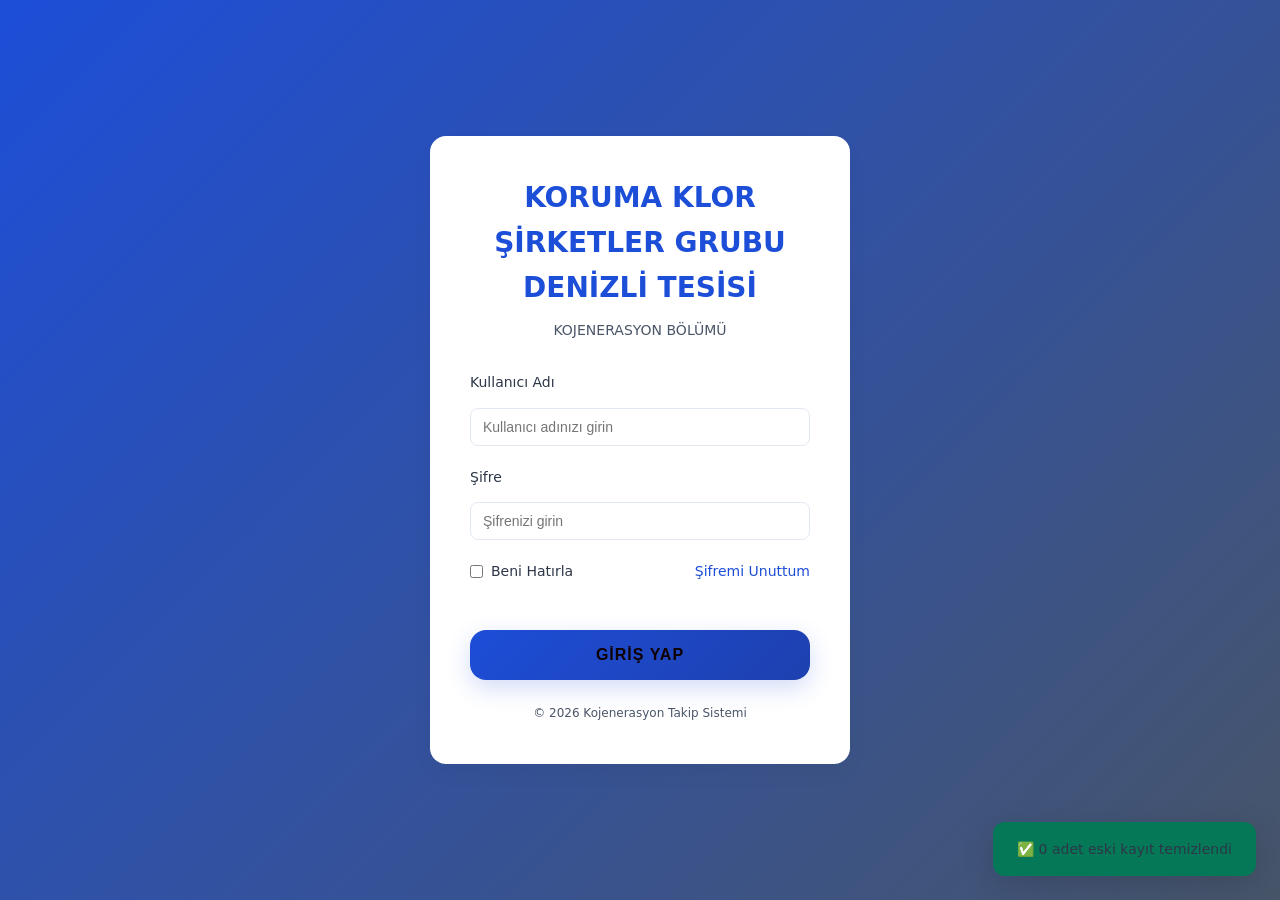
==== commit 0e4ec8ed: "Fix buhar.js date control and Google Sheets App Script filtering - Fix normalizeDate function in buh" ====
--- a/index.html
+++ b/index.html
@@ -16,6 +16,7 @@
     <link rel="stylesheet" href="css/vardiya.css">
     <link rel="stylesheet" href="css/bakim-takip.css">
     <link rel="stylesheet" href="css/records.css">
+    <link rel="stylesheet" href="css/kojen-enerji.css">
     
     <!-- 3. EN SON: Sayfa özel stilleri (en yüksek öncelik) -->
     <link rel="stylesheet" href="css/kojen-motor.css">
@@ -185,7 +186,7 @@
                     </div>
                     <div class="header-right">
                         <span id="user-info"></span>
-                        <button class="refresh-btn" id="refresh-btn" onclick="Dashboard.refreshFromAPI()" aria-label="Verileri yenile" title="Verileri yenile">
+                        <button class="refresh-btn" id="refresh-btn" onclick="location.reload()" aria-label="Verileri yenile" title="Verileri yenile">
                             <span class="refresh-icon">🔄</span>
                             <span class="refresh-text">Yenile</span>
                         </button>
@@ -1048,36 +1049,76 @@
 
             <!-- Kojen Enerji Verileri Page -->
             <section id="kojen-enerji-page" class="page">
-                <header class="page-header kojen-motor-header">
-                    <div class="header-content">
-                        <div class="header-left">
-                            <div class="page-title">
-                                <h1>⚡ Kojen Enerji Verileri</h1>
-                                <div class="motor-selection">
-                                    <label>Motor:</label>
-                                    <div class="motor-buttons">
-                                        <button type="button" class="motor-btn active" data-motor="motor-1">GM-1</button>
-                                        <button type="button" class="motor-btn" data-motor="motor-2">GM-2</button>
-                                        <button type="button" class="motor-btn" data-motor="motor-3">GM-3</button>
-                                    </div>
-                                </div>
-                                <div class="vardiya-info">
-                                    <div class="vardiya-badge" id="active-enerji-vardiya">
-                                        🕐 Vardiya Yükleniyor...
-                                    </div>
-                                </div>
-                            </div>
-                        </div>
-                        <div class="header-center">
-                            <div class="date-input-group">
-                                <label for="kojen-enerji-date">Tarih:</label>
-                                <input type="date" id="kojen-enerji-date" name="kojen-enerji-date" required>
-                            </div>
-                        </div>
-                        <div class="header-right">
-                        </div>
+                <header class="page-header">
+                    <div class="header-left">
+                        <div class="main-logo animated-logo">
+                            <div class="logo-icon-container">
+                                <div class="logo-icon" id="logo-3d-kojen-enerji">
+                                    <span class="icon-industry">🏭</span>
+                                    <div class="icon-pulse"></div>
+                                </div>
+                            </div>
+                            <div class="logo-text">
+                                <h1 class="main-title fade-in">
+                                    <span class="company-name">KORUMA KLOR VE ALKALİ ŞİRKETLER GRUBU</span>
+                                </h1>
+                                <h2 class="sub-title slide-in">
+                                    <span class="location-icon">📍</span>
+                                    DENİZLİ TESİSİ
+                                </h2>
+                                <div class="department-badges">
+                                    <span class="badge animated-badge system">
+                                        <span class="badge-icon">⚙️</span>
+                                        KOJENERASYON BÖLÜMÜ
+                                    </span>
+                                    <span class="badge animated-badge energy">
+                                        <span class="badge-icon">⚡</span>
+                                        KOJEN ENERJİ VERİLERİ
+                                    </span>
+                                </div>
+                            </div>
+                        </div>
+                    </div>
+                    <div class="header-center">
+                        <span id="current-date-kojen-enerji"></span>
+                    </div>
+                    <div class="header-right">
+                        <div class="user-info-container">
+                            <span id="user-info-kojen-enerji" class="user-info"></span>
+                        </div>
+                        <button class="refresh-btn" onclick="location.reload()" aria-label="Verileri yenile" title="Verileri yenile">
+                            <span class="refresh-icon">🔄</span>
+                            <span class="refresh-text">Yenile</span>
+                        </button>
+                        <button class="theme-toggle" id="theme-toggle-kojen-enerji" aria-label="Tema değiştir">
+                            <span class="theme-toggle-icon">🌙</span>
+                            <span class="theme-toggle-text">Tema</span>
+                        </button>
                     </div>
                 </header>
+                
+                <!-- Enerji Kontrol Paneli -->
+                <div class="motor-control-panel">
+                    <div class="control-row">
+                        <div class="motor-selection">
+                            <label>Motor:</label>
+                            <div class="motor-buttons">
+                                <button type="button" class="motor-btn active" data-motor="motor-1">GM-1</button>
+                                <button type="button" class="motor-btn" data-motor="motor-2">GM-2</button>
+                                <button type="button" class="motor-btn" data-motor="motor-3">GM-3</button>
+                            </div>
+                        </div>
+                        <div class="date-input-group">
+                            <label for="kojen-enerji-date">Tarih:</label>
+                            <input type="date" id="kojen-enerji-date" name="kojen-enerji-date" required>
+                        </div>
+                        <div class="vardiya-info">
+                            <div class="vardiya-badge" id="active-enerji-vardiya">
+                                🕐 Vardiya Yükleniyor...
+                            </div>
+                        </div>
+                    </div>
+                </div>
                 <div class="content-grid">
                     <div class="form-section">
                         <div class="kojen-enerji-table-container">
@@ -1104,8 +1145,9 @@
                         
                         <!-- Kaydet ve Temizle Butonları -->
                         <div class="kojen-actions">
-                            <button id="save-kojen-enerji-btn" class="btn-primary">💾 Kaydet</button>
-                            <button id="clear-kojen-enerji-btn" class="btn-secondary">🔄 Temizle</button>
+                            <button type="button" id="save-kojen-enerji-btn" class="btn-primary">💾 Kaydet</button>
+                            <button type="button" id="motor-devre-disi-enerji-btn" class="btn-warning">🔴 Motor Devre Dışı Kaydet</button>
+                            <button type="button" id="clear-kojen-enerji-btn" class="btn-secondary">🔄 Temizle</button>
                         </div>
                     </div>
                 </div>
@@ -1114,14 +1156,58 @@
             <!-- Bakım Takibi Page -->
             <section id="bakim-page" class="page">
                 <header class="page-header">
-                    <h1>🔧 Bakım Takibi</h1>
-                    <div class="header-actions">
-                        <div class="admin-badge">
-                            <span class="admin-icon">👤</span>
-                            <span>Admin Girişi</span>
-                        </div>
+                    <div class="header-left">
+                        <div class="main-logo animated-logo">
+                            <div class="logo-icon-container">
+                                <div class="logo-icon" id="logo-3d-bakim">
+                                    <span class="icon-industry">🏭</span>
+                                    <div class="icon-pulse"></div>
+                                </div>
+                            </div>
+                            <div class="logo-text">
+                                <h1 class="main-title fade-in">
+                                    <span class="company-name">KORUMA KLOR VE ALKALİ ŞİRKETLER GRUBU</span>
+                                </h1>
+                                <h2 class="sub-title slide-in">
+                                    <span class="location-icon">📍</span>
+                                    DENİZLİ TESİSİ
+                                </h2>
+                                <div class="department-badges">
+                                    <span class="badge animated-badge system">
+                                        <span class="badge-icon">⚙️</span>
+                                        KOJENERASYON BÖLÜMÜ
+                                    </span>
+                                    <span class="badge animated-badge maintenance">
+                                        <span class="badge-icon">🔧</span>
+                                        BAKIM TAKİBİ
+                                    </span>
+                                </div>
+                            </div>
+                        </div>
+                    </div>
+                    <div class="header-center">
+                        <span id="current-date-bakim"></span>
+                    </div>
+                    <div class="header-right">
+                        <div class="user-info-container">
+                            <span id="user-info-bakim" class="user-info"></span>
+                        </div>
+                        <button class="refresh-btn" onclick="location.reload()" aria-label="Verileri yenile" title="Verileri yenile">
+                            <span class="refresh-icon">🔄</span>
+                            <span class="refresh-text">Yenile</span>
+                        </button>
+                        <button class="theme-toggle" id="theme-toggle-bakim" aria-label="Tema değiştir">
+                            <span class="theme-toggle-icon">🌙</span>
+                            <span class="theme-toggle-text">Tema</span>
+                        </button>
                     </div>
                 </header>
+                <div class="admin-badge-container">
+                    <div class="admin-badge">
+                        <span class="admin-icon">👤</span>
+                        <span>Admin Girişi</span>
+                    </div>
+                </div>
                 <div class="content-grid">
                     <div class="maintenance-cards">
                         <!-- Periyodik Bakım Kartı -->
@@ -1239,117 +1325,10 @@
             <!-- Arıza Kayıtları Page -->
             <section id="ariza-page" class="page">
                 <header class="page-header">
-                    <h1>Arıza Kayıtları İzleme</h1>
-                    <div class="header-actions">
-                        <button id="export-excel-btn" class="btn-secondary" onclick="ArizaRaporlama.exportExcel()">
-                            <span class="btn-icon">📊</span>
-                            <span>Excel'e Aktar</span>
-                        </button>
-                        <button id="export-pdf-btn" class="btn-secondary" onclick="ArizaRaporlama.exportPDF()">
-                            <span class="btn-icon">📄</span>
-                            <span>PDF'e Aktar</span>
-                        </button>
-                    </div>
-                </header>
-                <div class="content-grid">
-                    <div class="form-section">
-                        <h3>Arıza Kayıt Çekme Formu</h3>
-                        <form id="ariza-form" novalidate>
-                            <div class="form-row">
-                                <div class="form-group">
-                                    <label>Başlangıç Tarihi</label>
-                                    <input type="date" id="ariza-baslangic-tarih" name="ariza-baslangic-tarih" required>
-                                </div>
-                                <div class="form-group">
-                                    <label>Bitiş Tarihi</label>
-                                    <input type="date" id="ariza-bitis-tarih" name="ariza-bitis-tarih" required>
-                                </div>
-                            </div>
-                            <div class="form-row">
-                                <div class="form-group">
-                                    <label>Motor</label>
-                                    <select id="ariza-motor" name="ariza-motor" required>
-                                        <option value="">Seçiniz</option>
-                                        <option value="GM1">GM1 - JENBACH 1</option>
-                                        <option value="GM2">GM2 - JENBACH 2</option>
-                                        <option value="GM3">GM3 - JENBACH 3</option>
-                                        <option value="hepsi">Tüm Motorlar</option>
-                                    </select>
-                                </div>
-                                <div class="form-group">
-                                    <label>Arıza Türü</label>
-                                    <select id="ariza-turu" name="ariza-turu" required>
-                                        <option value="">Tümü</option>
-                                        <option value="periyodik">Periyodik Bakım Arızası</option>
-                                        <option value="normal">Normal Bakım Arızası</option>
-                                        <option value="ariza">Arıza</option>
-                                    </select>
-                                </div>
-                            </div>
-                            <div class="form-row">
-                                <div class="form-group">
-                                    <label>Öncelik</label>
-                                    <select id="ariza-oncelik" name="ariza-oncelik" required>
-                                        <option value="">Tümü</option>
-                                        <option value="dusuk">Düşük</option>
-                                        <option value="orta">Orta</option>
-                                        <option value="yuksek">Yüksek</option>
-                                        <option value="acil">Acil</option>
-                                    </select>
-                                </div>
-                                <div class="form-group">
-                                    <label>Durum</label>
-                                    <select id="ariza-durum" name="ariza-durum" required>
-                                        <option value="">Tümü</option>
-                                        <option value="aktif">Aktif</option>
-                                        <option value="cozuldu">Çözüldü</option>
-                                    </select>
-                                </div>
-                            </div>
-                            <button type="submit" class="btn-primary">Kayıtları Getir</button>
-                        </form>
-                    </div>
-                    <div class="list-section">
-                        <div class="section-header">
-                            <h3>Arıza Kayıtları</h3>
-                            <div class="header-actions">
-                                <div class="record-count">
-                                    <span id="ariza-count">0</span> kayıt bulundu
-                                </div>
-                                <button id="clear-filters-btn" class="btn-small" onclick="ArizaRaporlama.clearFilters()">
-                                    <span>Filtreleri Temizle</span>
-                                    <span>PDF'e Aktar</span>
-                                </button>
-                            </div>
-                        </div>
-                        <div id="ariza-list" class="data-list"></div>
-                    </div>
-                </div>
-            </section>
-
-            <!-- Raporlar Page -->
-            <section id="raporlar-page" class="page">
-                <header class="page-header">
-                    <h1>Raporlar</h1>
-                    <div class="header-actions">
-                        <input type="month" id="report-month">
-                        <button id="generate-report-btn" class="btn-primary">Kaydet</button>
-                    </div>
-                </header>
-                <div class="content-grid">
-                    <div id="report-container" class="report-container">
-                        <p>Rapor oluşturmak için tarih seçin ve "Rapor Oluştur" butonuna tıklayın.</p>
-                    </div>
-                </div>
-            </section>
-
-            <!-- Buhar Verileri Page -->
-            <section id="buhar-page" class="page">
-                <header class="page-header">
                     <div class="header-left">
                         <div class="main-logo animated-logo">
                             <div class="logo-icon-container">
-                                <div class="logo-icon" id="logo-3d-buhar">
+                                <div class="logo-icon" id="logo-3d-ariza">
                                     <span class="icon-industry">🏭</span>
                                     <div class="icon-pulse"></div>
                                 </div>
@@ -1367,8 +1346,203 @@
                                         <span class="badge-icon">⚙️</span>
                                         KOJENERASYON BÖLÜMÜ
                                     </span>
+                                    <span class="badge animated-badge fault">
+                                        <span class="badge-icon">🛠️</span>
+                                        ARIZA KAYITLARI
+                                    </span>
+                                </div>
+                            </div>
+                        </div>
+                    </div>
+                    <div class="header-center">
+                        <span id="current-date-ariza"></span>
+                    </div>
+                    <div class="header-right">
+                        <div class="user-info-container">
+                            <span id="user-info-ariza" class="user-info"></span>
+                        </div>
+                        <button class="refresh-btn" onclick="location.reload()" aria-label="Verileri yenile" title="Verileri yenile">
+                            <span class="refresh-icon">🔄</span>
+                            <span class="refresh-text">Yenile</span>
+                        </button>
+                        <button class="theme-toggle" id="theme-toggle-ariza" aria-label="Tema değiştir">
+                            <span class="theme-toggle-icon">🌙</span>
+                            <span class="theme-toggle-text">Tema</span>
+                        </button>
+                    </div>
+                </header>
+                <div class="header-actions-container">
+                    <button id="export-excel-btn" class="btn-secondary" onclick="ArizaRaporlama.exportExcel()">
+                        <span class="btn-icon">📊</span>
+                        <span>Excel'e Aktar</span>
+                    </button>
+                    <button id="export-pdf-btn" class="btn-secondary" onclick="ArizaRaporlama.exportPDF()">
+                        <span class="btn-icon">📄</span>
+                        <span>PDF'e Aktar</span>
+                    </button>
+                </div>
+                <div class="content-grid">
+                    <div class="form-section">
+                        <h3>Arıza Kayıt Çekme Formu</h3>
+                        <form id="ariza-form" novalidate>
+                            <div class="form-row">
+                                <div class="form-group">
+                                    <label>Başlangıç Tarihi</label>
+                                    <input type="date" id="ariza-baslangic-tarih" name="ariza-baslangic-tarih" required>
+                                </div>
+                                <div class="form-group">
+                                    <label>Bitiş Tarihi</label>
+                                    <input type="date" id="ariza-bitis-tarih" name="ariza-bitis-tarih" required>
+                                </div>
+                            </div>
+                            <div class="form-row">
+                                <div class="form-group">
+                                    <label>Motor</label>
+                                    <select id="ariza-motor" name="ariza-motor" required>
+                                        <option value="">Seçiniz</option>
+                                        <option value="GM1">GM1 - JENBACH 1</option>
+                                        <option value="GM2">GM2 - JENBACH 2</option>
+                                        <option value="GM3">GM3 - JENBACH 3</option>
+                                        <option value="hepsi">Tüm Motorlar</option>
+                                    </select>
+                                </div>
+                                <div class="form-group">
+                                    <label>Arıza Türü</label>
+                                    <select id="ariza-turu" name="ariza-turu" required>
+                                        <option value="">Tümü</option>
+                                        <option value="periyodik">Periyodik Bakım Arızası</option>
+                                        <option value="normal">Normal Bakım Arızası</option>
+                                        <option value="ariza">Arıza</option>
+                                    </select>
+                                </div>
+                            </div>
+                            <div class="form-row">
+                                <div class="form-group">
+                                    <label>Öncelik</label>
+                                    <select id="ariza-oncelik" name="ariza-oncelik" required>
+                                        <option value="">Tümü</option>
+                                        <option value="dusuk">Düşük</option>
+                                        <option value="orta">Orta</option>
+                                        <option value="yuksek">Yüksek</option>
+                                        <option value="acil">Acil</option>
+                                    </select>
+                                </div>
+                                <div class="form-group">
+                                    <label>Durum</label>
+                                    <select id="ariza-durum" name="ariza-durum" required>
+                                        <option value="">Tümü</option>
+                                        <option value="aktif">Aktif</option>
+                                        <option value="cozuldu">Çözüldü</option>
+                                    </select>
+                                </div>
+                            </div>
+                            <button type="submit" class="btn-primary">Kayıtları Getir</button>
+                        </form>
+                    </div>
+                    <div class="list-section">
+                        <div class="section-header">
+                            <h3>Arıza Kayıtları</h3>
+                            <div class="header-actions">
+                                <div class="record-count">
+                                    <span id="ariza-count">0</span> kayıt bulundu
+                                </div>
+                                <button id="clear-filters-btn" class="btn-small" onclick="ArizaRaporlama.clearFilters()">
+                                    <span>Filtreleri Temizle</span>
+                                    <span>PDF'e Aktar</span>
+                                </button>
+                            </div>
+                        </div>
+                        <div id="ariza-list" class="data-list"></div>
+                    </div>
+                </div>
+            </section>
+
+            <!-- Raporlar Page -->
+            <section id="raporlar-page" class="page">
+                <header class="page-header">
+                    <div class="header-left">
+                        <div class="main-logo animated-logo">
+                            <div class="logo-icon-container">
+                                <div class="logo-icon" id="logo-3d-raporlar">
+                                    <span class="icon-industry">🏭</span>
+                                    <div class="icon-pulse"></div>
+                                </div>
+                            </div>
+                            <div class="logo-text">
+                                <h1 class="main-title fade-in">
+                                    <span class="company-name">KORUMA KLOR VE ALKALİ ŞİRKETLER GRUBU</span>
+                                </h1>
+                                <h2 class="sub-title slide-in">
+                                    <span class="location-icon">📍</span>
+                                    DENİZLİ TESİSİ
+                                </h2>
+                                <div class="department-badges">
+                                    <span class="badge animated-badge system">
+                                        <span class="badge-icon">⚙️</span>
+                                        KOJENERASYON BÖLÜMÜ
+                                    </span>
+                                    <span class="badge animated-badge report">
+                                        <span class="badge-icon">📊</span>
+                                        RAPORLAR
+                                    </span>
+                                </div>
+                            </div>
+                        </div>
+                    </div>
+                    <div class="header-center">
+                        <span id="current-date-raporlar"></span>
+                    </div>
+                    <div class="header-right">
+                        <div class="user-info-container">
+                            <span id="user-info-raporlar" class="user-info"></span>
+                        </div>
+                        <button class="refresh-btn" onclick="location.reload()" aria-label="Verileri yenile" title="Verileri yenile">
+                            <span class="refresh-icon">🔄</span>
+                            <span class="refresh-text">Yenile</span>
+                        </button>
+                        <button class="theme-toggle" id="theme-toggle-raporlar" aria-label="Tema değiştir">
+                            <span class="theme-toggle-icon">🌙</span>
+                            <span class="theme-toggle-text">Tema</span>
+                        </button>
+                    </div>
+                </header>
+                <div class="report-controls-container">
+                    <input type="month" id="report-month">
+                    <button id="generate-report-btn" class="btn-primary">Kaydet</button>
+                </div>
+                <div class="content-grid">
+                    <div id="report-container" class="report-container">
+                        <p>Rapor oluşturmak için tarih seçin ve "Rapor Oluştur" butonuna tıklayın.</p>
+                    </div>
+                </div>
+            </section>
+
+            <!-- Buhar Verileri Page -->
+            <section id="buhar-page" class="page">
+                <header class="page-header">
+                    <div class="header-left">
+                        <div class="main-logo animated-logo">
+                            <div class="logo-icon-container">
+                                <div class="logo-icon" id="logo-3d-buhar">
+                                    <span class="icon-industry">🏭</span>
+                                    <div class="icon-pulse"></div>
+                                </div>
+                            </div>
+                            <div class="logo-text">
+                                <h1 class="main-title fade-in">
+                                    <span class="company-name">KORUMA KLOR VE ALKALİ ŞİRKETLER GRUBU</span>
+                                </h1>
+                                <h2 class="sub-title slide-in">
+                                    <span class="location-icon">📍</span>
+                                    DENİZLİ TESİSİ
+                                </h2>
+                                <div class="department-badges">
+                                    <span class="badge animated-badge system">
+                                        <span class="badge-icon">⚙️</span>
+                                        KOJENERASYON BÖLÜMÜ
+                                    </span>
                                     <span class="badge animated-badge energy">
-                                        <span class="badge-icon">�</span>
+                                        <span class="badge-icon">💨</span>
                                         BUHAR VERİLERİ
                                     </span>
                                 </div>
@@ -1493,7 +1667,7 @@
     <script src="js/enerji.js"></script>
     <script src="js/vardiya.js"></script>
     <script src="js/kojen-motor.js"></script>
-    <!-- kojen-enerji.js dosyası mevcut değil, kaldırıldı -->
+    <script src="js/kojen-enerji.js"></script>
     <script src="js/bakim-takip.js"></script>
     <script src="js/bakim.js"></script>
     <script src="js/ariza.js"></script>
@@ -1517,7 +1691,7 @@
     // ===== 3D LOGO INTERAKTİF EFEKTLER =====
     (() => {
         // Tüm logoları bul
-        const logoIds = ['logo-3d', 'logo-3d-saatlik', 'logo-3d-gunluk', 'logo-3d-vardiya', 'logo-3d-buhar', 'logo-3d-kojen-motor'];
+        const logoIds = ['logo-3d', 'logo-3d-saatlik', 'logo-3d-gunluk', 'logo-3d-vardiya', 'logo-3d-buhar', 'logo-3d-kojen-motor', 'logo-3d-kojen-enerji', 'logo-3d-bakim', 'logo-3d-ariza', 'logo-3d-raporlar'];
         const logos = logoIds.map(id => document.getElementById(id)).filter(Boolean);
         
         // Her logo için aynı efektleri uygula
--- a/css/style.css
+++ b/css/style.css
@@ -1245,6 +1245,201 @@
     border-color: rgba(255, 255, 255, 0.6);
 }
 
+/* Günlük Enerji Verileri - Modern Form Tasarımı */
+#gunluk-enerji-page .hourly-energy-container {
+    max-width: 1200px;
+    margin: 0 auto;
+    padding: 20px;
+}
+
+#gunluk-enerji-page .input-card {
+    background: linear-gradient(145deg, #ffffff 0%, #f8fafc 100%);
+    border-radius: 24px;
+    padding: 32px;
+    box-shadow: 
+        0 20px 60px rgba(0, 0, 0, 0.08),
+        0 8px 20px rgba(0, 0, 0, 0.04),
+        inset 0 1px 0 rgba(255, 255, 255, 0.8);
+    border: 1px solid rgba(226, 232, 240, 0.6);
+}
+
+#gunluk-enerji-page .input-header {
+    display: flex;
+    justify-content: space-between;
+    align-items: center;
+    margin-bottom: 32px;
+    padding-bottom: 20px;
+    border-bottom: 2px solid linear-gradient(90deg, #e2e8f0, #cbd5e1);
+}
+
+#gunluk-enerji-page .input-header h3 {
+    font-size: 24px;
+    font-weight: 700;
+    color: #1e293b;
+    margin: 0;
+    display: flex;
+    align-items: center;
+    gap: 12px;
+}
+
+#gunluk-enerji-page .status-badge {
+    background: linear-gradient(135deg, #fbbf24 0%, #f59e0b 100%);
+    color: white;
+    padding: 8px 16px;
+    border-radius: 20px;
+    font-size: 13px;
+    font-weight: 600;
+    box-shadow: 0 4px 12px rgba(245, 158, 11, 0.3);
+}
+
+#gunluk-enerji-page #daily-energy-form {
+    display: grid;
+    grid-template-columns: repeat(auto-fit, minmax(280px, 1fr));
+    gap: 20px;
+}
+
+#gunluk-enerji-page .input-group {
+    position: relative;
+    background: white;
+    border-radius: 16px;
+    padding: 20px;
+    box-shadow: 
+        0 4px 12px rgba(0, 0, 0, 0.03),
+        0 1px 3px rgba(0, 0, 0, 0.02);
+    border: 1px solid #e2e8f0;
+    transition: all 0.3s cubic-bezier(0.4, 0, 0.2, 1);
+}
+
+#gunluk-enerji-page .input-group:hover {
+    transform: translateY(-2px);
+    box-shadow: 
+        0 8px 24px rgba(0, 0, 0, 0.06),
+        0 2px 8px rgba(0, 0, 0, 0.04);
+    border-color: #cbd5e1;
+}
+
+#gunluk-enerji-page .input-label {
+    display: flex;
+    align-items: center;
+    gap: 8px;
+    font-size: 14px;
+    font-weight: 600;
+    color: #475569;
+    margin-bottom: 12px;
+}
+
+#gunluk-enerji-page .input-icon {
+    font-size: 18px;
+    width: 28px;
+    height: 28px;
+    display: flex;
+    align-items: center;
+    justify-content: center;
+    background: linear-gradient(135deg, #f1f5f9 0%, #e2e8f0 100%);
+    border-radius: 8px;
+}
+
+#gunluk-enerji-page .unit-badge {
+    background: linear-gradient(135deg, #3b82f6 0%, #1d4ed8 100%);
+    color: white;
+    padding: 4px 10px;
+    border-radius: 12px;
+    font-size: 11px;
+    font-weight: 700;
+    margin-left: auto;
+}
+
+#gunluk-enerji-page .input-note {
+    color: #94a3b8;
+    font-size: 11px;
+    font-weight: 500;
+    margin-left: 8px;
+}
+
+#gunluk-enerji-page .modern-input {
+    width: 100%;
+    padding: 14px 16px;
+    border: 2px solid #e2e8f0;
+    border-radius: 12px;
+    font-size: 16px;
+    font-weight: 500;
+    color: #1e293b;
+    background: #fafbfc;
+    transition: all 0.3s ease;
+    box-sizing: border-box;
+}
+
+#gunluk-enerji-page .modern-input:hover {
+    border-color: #cbd5e1;
+    background: white;
+}
+
+#gunluk-enerji-page .modern-input:focus {
+    outline: none;
+    border-color: #3b82f6;
+    background: white;
+    box-shadow: 0 0 0 4px rgba(59, 130, 246, 0.1);
+}
+
+#gunluk-enerji-page .modern-input::placeholder {
+    color: #94a3b8;
+    font-weight: 400;
+}
+
+#gunluk-enerji-page .input-actions {
+    grid-column: 1 / -1;
+    display: flex;
+    justify-content: center;
+    margin-top: 16px;
+    padding-top: 24px;
+    border-top: 1px solid #e2e8f0;
+}
+
+#gunluk-enerji-page .action-btn.save-btn {
+    background: linear-gradient(135deg, #10b981 0%, #059669 100%);
+    color: white;
+    border: none;
+    padding: 16px 40px;
+    border-radius: 14px;
+    font-size: 16px;
+    font-weight: 600;
+    cursor: pointer;
+    display: flex;
+    align-items: center;
+    gap: 10px;
+    box-shadow: 0 8px 24px rgba(16, 185, 129, 0.3);
+    transition: all 0.3s ease;
+}
+
+#gunluk-enerji-page .action-btn.save-btn:hover {
+    transform: translateY(-2px);
+    box-shadow: 0 12px 32px rgba(16, 185, 129, 0.4);
+}
+
+#gunluk-enerji-page .action-btn.save-btn:active {
+    transform: translateY(0);
+}
+
+/* Responsive tasarım */
+@media (max-width: 768px) {
+    #gunluk-enerji-page .input-card {
+        padding: 20px;
+        margin: 10px;
+    }
+    
+    #gunluk-enerji-page #daily-energy-form {
+        grid-template-columns: 1fr;
+    }
+    
+    #gunluk-enerji-page .input-header h3 {
+        font-size: 20px;
+    }
+    
+    #gunluk-enerji-page .input-group {
+        padding: 16px;
+    }
+}
+
 /* Vardiya Takibi sayfasındaki başlık renkleri */
 
 #vardiya-page .animated-logo .main-title,
@@ -1365,6 +1560,13 @@
 }
 
 /* Kojen Enerji Verileri sayfasındaki başlık renkleri */
+#kojen-enerji-page .page-header {
+    background: linear-gradient(135deg, #1e3a8a 0%, #1d4ed8 50%, #2563eb 100%);
+    color: white;
+    border-radius: 24px;
+    box-shadow: 0 8px 32px rgba(29, 78, 216, 0.3);
+}
+
 #kojen-enerji-page .animated-logo .main-title,
 #kojen-enerji-page .animated-logo .sub-title {
     color: white !important;
@@ -1381,6 +1583,60 @@
 
 #kojen-enerji-page .icon-pulse {
     border-color: rgba(255, 255, 255, 0.6);
+}
+
+/* Kojen Enerji kontrol paneli - Açık sıcak renk */
+#kojen-enerji-page .motor-control-panel {
+    background: linear-gradient(135deg, #f0a568 0%, #6d3b03 50%, #fcd34d 100%);
+    border-radius: 16px;
+    padding: 20px;
+    margin: 20px 0;
+    box-shadow: 0 4px 20px rgba(251, 191, 36, 0.2);
+    border: 1px solid rgba(251, 191, 36, 0.3);
+}
+
+#kojen-enerji-page .motor-control-panel .control-row {
+    display: flex;
+    align-items: center;
+    gap: 24px;
+    flex-wrap: wrap;
+}
+
+#kojen-enerji-page .motor-control-panel label {
+    color: #92400e;
+    font-weight: 600;
+}
+
+#kojen-enerji-page .motor-control-panel .motor-btn {
+    background: white;
+    border: 2px solid #f59e0b;
+    color: #92400e;
+    transition: all 0.3s ease;
+}
+
+#kojen-enerji-page .motor-control-panel .motor-btn:hover,
+#kojen-enerji-page .motor-control-panel .motor-btn.active {
+    background: #f59e0b;
+    color: white;
+    box-shadow: 0 4px 12px rgba(245, 158, 11, 0.3);
+}
+
+#kojen-enerji-page .motor-control-panel .vardiya-badge {
+    background: linear-gradient(135deg, #fbbf24, #f59e0b);
+    color: white;
+    padding: 8px 16px;
+    border-radius: 20px;
+    font-weight: 500;
+    box-shadow: 0 2px 8px rgba(245, 158, 11, 0.3);
+}
+
+#kojen-enerji-page .motor-control-panel #kojen-enerji-date {
+    color: #000000 !important;
+    background: white;
+    border: 2px solid #f59e0b;
+    border-radius: 8px;
+    padding: 8px 12px;
+    font-weight: 500;
 }
 
 /* Dashboard sayfasındaki animasyonlu logo renkleri */
@@ -2862,3 +3118,41 @@
 #gunluk-enerji-page .action-btn.save-btn.disabled:active {
     transform: none;
 }
+
+/* Bakım Takibi, Arıza Kayıtları ve Raporlar sayfalarındaki başlık renkleri */
+#bakim-page .page-header,
+#ariza-page .page-header,
+#raporlar-page .page-header {
+    background: linear-gradient(135deg, #1e3a8a 0%, #1d4ed8 50%, #2563eb 100%);
+    color: white;
+    border-radius: 24px;
+    box-shadow: 0 8px 32px rgba(29, 78, 216, 0.3);
+}
+
+#bakim-page .animated-logo .main-title,
+#bakim-page .animated-logo .sub-title,
+#ariza-page .animated-logo .main-title,
+#ariza-page .animated-logo .sub-title,
+#raporlar-page .animated-logo .main-title,
+#raporlar-page .animated-logo .sub-title {
+    color: white !important;
+}
+
+#bakim-page .animated-logo .company-name,
+#ariza-page .animated-logo .company-name,
+#raporlar-page .animated-logo .company-name {
+    color: white !important;
+}
+
+#bakim-page .logo-icon,
+#ariza-page .logo-icon,
+#raporlar-page .logo-icon {
+    background: linear-gradient(135deg, #ffffff 0%, #f1f5f9 100%);
+    box-shadow: 0 8px 25px rgba(255, 255, 255, 0.3);
+}
+
+#bakim-page .icon-pulse,
+#ariza-page .icon-pulse,
+#raporlar-page .icon-pulse {
+    border-color: rgba(255, 255, 255, 0.6);
+}
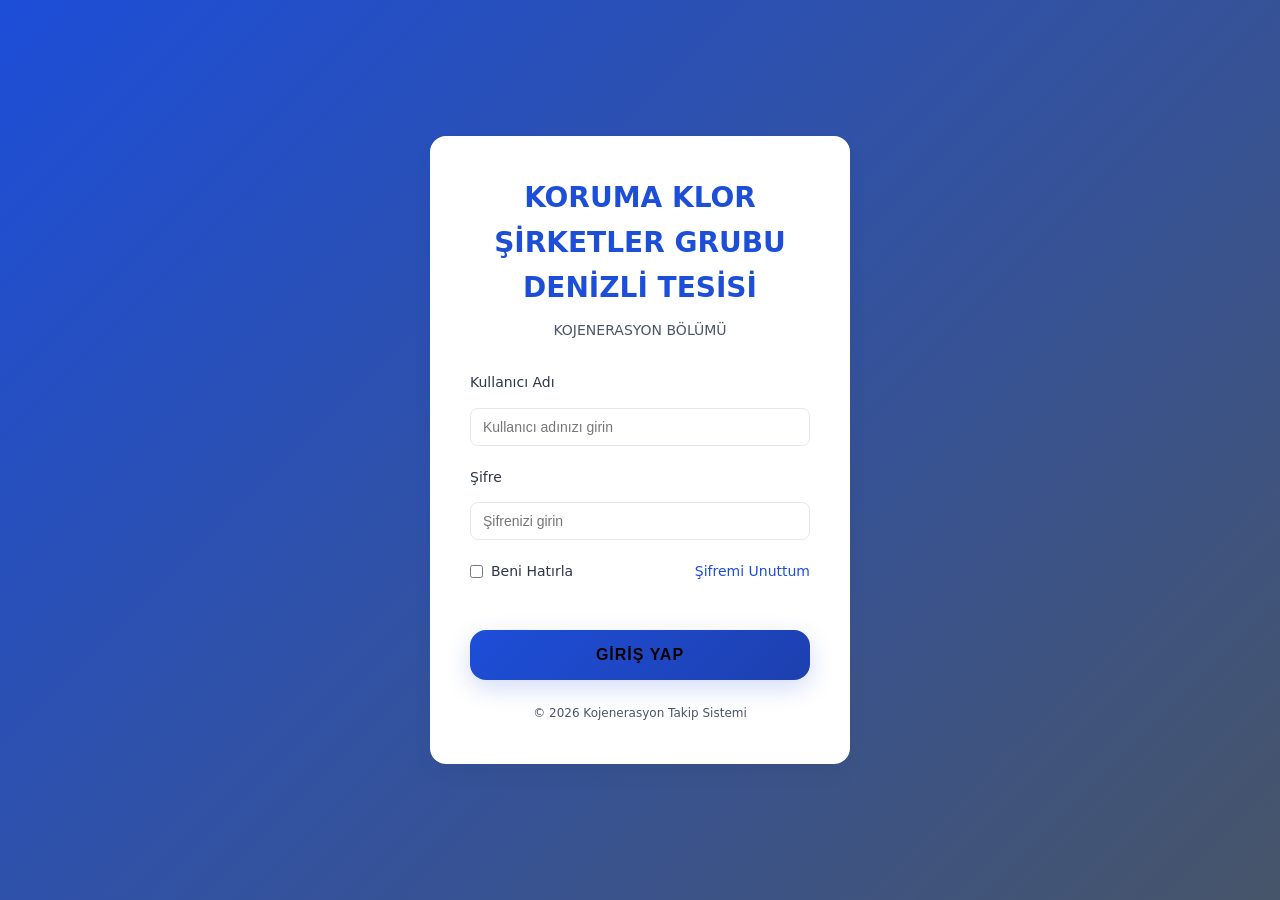
==== commit 868cb8ef: "Bakım takibi düzenlemeleri: açıklama alanları ayrıldı, modal CSS düzeltildi, URL güncellendi" ====
--- a/index.html
+++ b/index.html
@@ -1233,9 +1233,16 @@
                                         <span class="stat-label">Tamamlanan</span>
                                     </div>
                                 </div>
+                                <!-- Devam Eden Bakımlar Listesi -->
+                                <div class="ongoing-maintenance">
+                                    <h4>Devam Eden Bakımlar</h4>
+                                    <div id="periodik-ongoing-list" class="maintenance-list">
+                                        <div class="loading-text">Yükleniyor...</div>
+                                    </div>
+                                </div>
                             </div>
                             <div class="card-footer">
-                                <button class="btn-maintenance btn-periodik" onclick="BakimTakibi.openPeriodik()">
+                                <button type="button" class="btn-maintenance btn-periodik" onclick="BakimTakibi.openPeriodik()">
                                     <span class="btn-icon">📅</span>
                                     <span>Yönet</span>
                                 </button>
@@ -1265,9 +1272,16 @@
                                         <span class="stat-label">Bekleyen</span>
                                     </div>
                                 </div>
+                                <!-- Devam Eden Bakımlar Listesi -->
+                                <div class="ongoing-maintenance">
+                                    <h4>Devam Eden Bakımlar</h4>
+                                    <div id="normal-ongoing-list" class="maintenance-list">
+                                        <div class="loading-text">Yükleniyor...</div>
+                                    </div>
+                                </div>
                             </div>
                             <div class="card-footer">
-                                <button class="btn-maintenance btn-normal" onclick="BakimTakibi.openNormal()">
+                                <button type="button" class="btn-maintenance btn-normal" onclick="BakimTakibi.openNormal()">
                                     <span class="btn-icon">🔧</span>
                                     <span>Yönet</span>
                                 </button>
@@ -1297,9 +1311,16 @@
                                         <span class="stat-label">Çözülen</span>
                                     </div>
                                 </div>
+                                <!-- Devam Eden Bakımlar Listesi -->
+                                <div class="ongoing-maintenance">
+                                    <h4>Devam Eden Arızalar</h4>
+                                    <div id="ariza-ongoing-list" class="maintenance-list">
+                                        <div class="loading-text">Yükleniyor...</div>
+                                    </div>
+                                </div>
                             </div>
                             <div class="card-footer">
-                                <button class="btn-maintenance btn-ariza" onclick="BakimTakibi.openAriza()">
+                                <button type="button" class="btn-maintenance btn-ariza" onclick="BakimTakibi.openAriza()">
                                     <span class="btn-icon">🚨</span>
                                     <span>Yönet</span>
                                 </button>
@@ -1313,7 +1334,7 @@
                             <span class="lock-icon">🔒</span>
                             <h3>Yetki Gerekiyor</h3>
                             <p>Bu sayfaya sadece admin seviyesindeki kullanıcılar erişebilir.</p>
-                            <button class="btn-admin-login" onclick="BakimTakibi.checkAdmin()">
+                            <button type="button" class="btn-admin-login" onclick="BakimTakibi.checkAdmin()">
                                 <span class="btn-icon">🔑</span>
                                 <span>Admin Girişi</span>
                             </button>
--- a/css/bakim-takip.css
+++ b/css/bakim-takip.css
@@ -1,4 +1,33 @@
 /* ===== BAKIM TAKİBİ YENİ TASARIM ===== */
+
+/* Loading Spinner */
+.loading-spinner {
+    display: inline-block;
+    width: 16px;
+    height: 16px;
+    border: 2px solid transparent;
+    border-top: 2px solid currentColor;
+    border-radius: 50%;
+    animation: spin 1s linear infinite;
+    margin-right: 8px;
+    vertical-align: middle;
+}
+
+@keyframes spin {
+    0% { transform: rotate(0deg); }
+    100% { transform: rotate(360deg); }
+}
+
+/* Button Loading State */
+.btn-primary:disabled {
+    opacity: 0.7;
+    cursor: not-allowed;
+    transform: none;
+}
+
+.btn-primary:disabled .loading-spinner {
+    border-top-color: #ffffff;
+}
 
 /* Page Layout */
 #bakim-page .content-grid {
@@ -897,6 +926,146 @@
     border: 1px dashed var(--border-color);
 }
 
+/* Ongoing Maintenance List */
+.ongoing-maintenance {
+    margin-top: 20px;
+    padding: 16px;
+    background: var(--bg-secondary);
+    border-radius: 12px;
+    border: 1px solid var(--border-color);
+}
+
+.ongoing-maintenance h4 {
+    font-size: 14px;
+    font-weight: 600;
+    color: var(--text-primary);
+    margin-bottom: 12px;
+    display: flex;
+    align-items: center;
+    gap: 8px;
+}
+
+.ongoing-maintenance h4::before {
+    content: "📋";
+    font-size: 16px;
+}
+
+.maintenance-list {
+    max-height: 200px;
+    overflow-y: auto;
+}
+
+.maintenance-item {
+    display: flex;
+    flex-direction: column;
+    gap: 8px;
+    padding: 12px;
+    background: var(--card-bg);
+    border-radius: 8px;
+    margin-bottom: 8px;
+    border: 1px solid var(--border-color);
+    transition: all 0.2s ease;
+}
+
+.maintenance-item:hover {
+    box-shadow: 0 2px 8px rgba(0, 0, 0, 0.1);
+}
+
+.maintenance-item-header {
+    display: flex;
+    justify-content: space-between;
+    align-items: center;
+    font-size: 13px;
+}
+
+.maintenance-equipment {
+    font-weight: 600;
+    color: var(--primary-color);
+}
+
+.maintenance-status {
+    padding: 4px 8px;
+    border-radius: 4px;
+    font-size: 11px;
+    font-weight: 500;
+    text-transform: uppercase;
+}
+
+.maintenance-status.devam {
+    background: #fef3c7;
+    color: #92400e;
+}
+
+.maintenance-status.planlandi {
+    background: #dbeafe;
+    color: #1e40af;
+}
+
+.maintenance-status.tamamlandi {
+    background: #d1fae5;
+    color: #065f46;
+}
+
+.maintenance-details {
+    font-size: 12px;
+    color: var(--text-secondary);
+    line-height: 1.4;
+}
+
+.maintenance-update {
+    display: flex;
+    gap: 8px;
+    align-items: center;
+    margin-top: 8px;
+}
+
+.maintenance-update input[type="date"] {
+    flex: 1;
+    padding: 6px 10px;
+    font-size: 12px;
+    border: 1px solid var(--border-color);
+    border-radius: 6px;
+    background: var(--input-bg);
+    color: var(--text-primary);
+}
+
+.btn-update-enddate {
+    padding: 6px 12px;
+    font-size: 11px;
+    font-weight: 500;
+    background: var(--primary-color);
+    color: white;
+    border: none;
+    border-radius: 6px;
+    cursor: pointer;
+    transition: all 0.2s ease;
+    white-space: nowrap;
+}
+
+.btn-update-enddate:hover {
+    background: var(--primary-hover);
+}
+
+.btn-update-enddate:disabled {
+    opacity: 0.6;
+    cursor: not-allowed;
+}
+
+.loading-text {
+    text-align: center;
+    color: var(--text-secondary);
+    font-size: 12px;
+    padding: 16px;
+}
+
+.no-data {
+    text-align: center;
+    color: var(--text-secondary);
+    font-size: 12px;
+    padding: 16px;
+    font-style: italic;
+}
+
 /* Modal Responsive */
 @media (max-width: 768px) {
     .modal-content {
@@ -937,3 +1106,198 @@
         width: 100%;
     }
 }
+
+/* Düzenleme Modal Stilleri */
+.maintenance-item.clickable {
+    cursor: pointer;
+    transition: all 0.2s ease;
+    border: 2px solid transparent;
+}
+
+.maintenance-item.clickable:hover {
+    border-color: var(--primary-color);
+    box-shadow: 0 4px 12px rgba(0,0,0,0.15);
+    transform: translateY(-2px);
+}
+
+.maintenance-item.clickable:active {
+    transform: translateY(0);
+}
+
+.maintenance-hint {
+    font-size: 0.8rem;
+    color: var(--text-secondary);
+    margin-top: 8px;
+    text-align: center;
+    opacity: 0.7;
+}
+
+.maintenance-item.clickable:hover .maintenance-hint {
+    opacity: 1;
+    color: var(--primary-color);
+}
+
+/* Edit Modal Özel Stilleri */
+.edit-modal {
+    background: rgba(0, 0, 0, 0.6) !important;
+}
+
+.edit-modal .modal-content {
+    background: var(--card-bg, #ffffff) !important;
+    border-radius: 16px;
+    box-shadow: 0 25px 80px rgba(0, 0, 0, 0.4);
+    max-width: 600px;
+    width: 95%;
+    max-height: 85vh;
+    overflow: hidden;
+    border: 1px solid var(--border-color);
+}
+
+.edit-modal .modal-body {
+    max-height: 70vh;
+    overflow-y: auto;
+    background: var(--card-bg, #ffffff);
+    padding: 24px;
+}
+
+.edit-modal .equipment-info {
+    background: var(--bg-secondary);
+    padding: 16px;
+    border-radius: 8px;
+    margin-bottom: 20px;
+    border-left: 4px solid var(--primary-color);
+}
+
+.edit-modal .equipment-info strong {
+    color: var(--text-primary);
+    display: inline-block;
+    width: 120px;
+}
+
+.edit-modal .form-group {
+    margin-bottom: 16px;
+}
+
+.edit-modal .form-group label {
+    display: block;
+    margin-bottom: 6px;
+    font-weight: 500;
+    color: var(--text-primary);
+}
+
+.edit-modal .form-group label[for$="tarihi"]::before {
+    content: "📅 ";
+}
+
+.edit-modal .form-group label[for$="saati"]::before {
+    content: "⏰ ";
+}
+
+.edit-modal .form-group label[for="edit-aciklama"]::before {
+    content: "📝 ";
+}
+
+.edit-modal .form-group label[for="edit-sorumlu"]::before {
+    content: "👤 ";
+}
+
+.edit-modal .form-group label[for="edit-maliyet"]::before {
+    content: "💰 ";
+}
+
+.edit-modal input[type="date"],
+.edit-modal input[type="time"],
+.edit-modal input[type="text"],
+.edit-modal input[type="number"],
+.edit-modal textarea {
+    width: 100%;
+    padding: 12px;
+    border: 1px solid var(--border-color);
+    border-radius: 8px;
+    font-size: 1rem;
+    background: var(--bg-primary);
+    color: var(--text-primary);
+    transition: border-color 0.2s ease;
+}
+
+.edit-modal input:focus,
+.edit-modal textarea:focus {
+    outline: none;
+    border-color: var(--primary-color);
+    box-shadow: 0 0 0 3px rgba(59, 130, 246, 0.1);
+}
+
+.edit-modal textarea {
+    resize: vertical;
+    min-height: 80px;
+}
+
+.edit-modal input[type="number"] {
+    text-align: right;
+}
+
+.edit-modal .modal-footer {
+    display: flex;
+    justify-content: flex-end;
+    gap: 12px;
+    padding-top: 20px;
+    border-top: 1px solid var(--border-color);
+}
+
+.edit-modal .btn-secondary {
+    padding: 10px 20px;
+    border: 1px solid var(--border-color);
+    background: var(--bg-secondary);
+    color: var(--text-primary);
+    border-radius: 8px;
+    cursor: pointer;
+    font-size: 0.95rem;
+    transition: all 0.2s ease;
+}
+
+.edit-modal .btn-secondary:hover {
+    background: var(--bg-hover);
+}
+
+.edit-modal .btn-primary {
+    padding: 10px 24px;
+    border: none;
+    background: var(--primary-color);
+    color: white;
+    border-radius: 8px;
+    cursor: pointer;
+    font-size: 0.95rem;
+    font-weight: 500;
+    transition: all 0.2s ease;
+}
+
+.edit-modal .btn-primary:hover:not(:disabled) {
+    background: var(--primary-hover);
+    transform: translateY(-1px);
+}
+
+.edit-modal .btn-primary:disabled {
+    opacity: 0.7;
+    cursor: not-allowed;
+}
+
+/* Responsive düzenleme modal */
+@media (max-width: 768px) {
+    .edit-modal .modal-body {
+        max-height: 60vh;
+    }
+    
+    .edit-modal .equipment-info strong {
+        display: block;
+        margin-bottom: 4px;
+    }
+    
+    .edit-modal .modal-footer {
+        flex-direction: column-reverse;
+    }
+    
+    .edit-modal .btn-secondary,
+    .edit-modal .btn-primary {
+        width: 100%;
+    }
+}
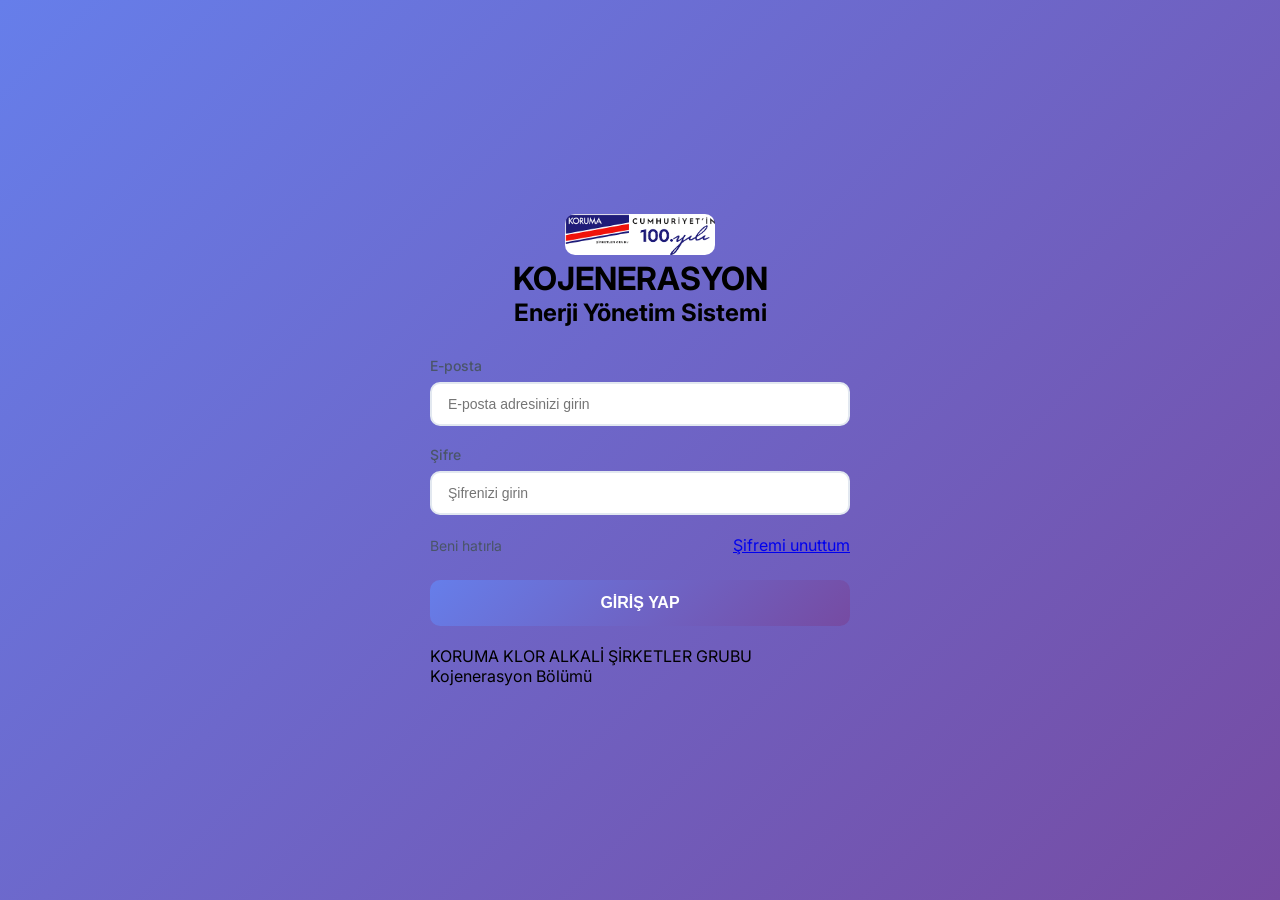
==== commit 8a900330: "GitHub Pages icin index.html eklendi" ====
--- a/index.html
+++ b/index.html
@@ -3,1829 +3,48 @@
 <head>
     <meta charset="UTF-8">
     <meta name="viewport" content="width=device-width, initial-scale=1.0">
-    <title>Kojenerasyon Takip ve Bakım Sistemi</title>
-    
-    <!-- 1. ÖNCE: Temel stiller (en düşük öncelik) -->
-    <link rel="stylesheet" href="css/style.css">
-    
-    <!-- 2. SONRA: Bileşen stilleri -->
-    <link rel="stylesheet" href="css/button-fix.css">
-    <link rel="stylesheet" href="css/dashboard-date-selector.css">
-    <link rel="stylesheet" href="css/hourly-table.css">
-    <link rel="stylesheet" href="css/daily-energy.css">
-    <link rel="stylesheet" href="css/vardiya.css">
-    <link rel="stylesheet" href="css/bakim-takip.css">
-    <link rel="stylesheet" href="css/records.css">
-    <link rel="stylesheet" href="css/kojen-enerji.css">
-    
-    <!-- 3. EN SON: Sayfa özel stilleri (en yüksek öncelik) -->
-    <link rel="stylesheet" href="css/kojen-motor.css">
-    <link rel="stylesheet" href="css/kojen-enerji.css">
-    <link rel="stylesheet" href="css/buhar.css?v=20260313-3">
-    
-    <style>
-        /* INLINE CSS TEST - Bu kesinlikle çalışmalı */
-        #buhar-page .form-actions button {
-            border: 5px solid red !important; 
-            background: yellow !important; 
-            color: black !important;
-        }
-    </style>
-    
-    <link rel="icon" type="image/svg+xml" href="favicon.svg">
+    <title>Kojenerasyon Enerji Yönetim Sistemi</title>
+    <link rel="stylesheet" href="css/giris.css">
+    <link href="https://fonts.googleapis.com/css2?family=Inter:wght@300;400;500;600;700&display=swap" rel="stylesheet">
 </head>
 <body>
-    <!-- Login Container -->
-    <div id="login-container" class="login-container">
+    <div class="login-container">
         <div class="login-box">
-            <div class="login-logo">
-                <h1>KORUMA KLOR ŞİRKETLER GRUBU DENİZLİ TESİSİ </h1>
-                <p>KOJENERASYON BÖLÜMÜ </p>
+            <div class="logo-section">
+                <img src="images/koruma_logo_1.png" alt="Koruma Logo" class="logo">
+                <h1>KOJENERASYON</h1>
+                <h2>Enerji Yönetim Sistemi</h2>
             </div>
-            <form id="login-form">
+            
+            <form id="loginForm" class="login-form">
                 <div class="form-group">
-                    <label for="username">Kullanıcı Adı</label>
-                    <input type="text" id="username" placeholder="Kullanıcı adınızı girin" required>
+                    <label for="email">E-posta</label>
+                    <input type="email" id="email" name="email" placeholder="E-posta adresinizi girin" required>
                 </div>
+                
                 <div class="form-group">
                     <label for="password">Şifre</label>
-                    <div class="password-wrapper">
-                        <input type="password" id="password" placeholder="Şifrenizi girin" required>
-                        <button type="button" class="toggle-password" id="toggle-password">
-                            
-                        </button>
-                    </div>
+                    <input type="password" id="password" name="password" placeholder="Şifrenizi girin" required>
                 </div>
+                
                 <div class="form-options">
                     <label class="remember-me">
-                        <input type="checkbox" id="remember-me">
-                        <span>Beni Hatırla</span>
+                        <input type="checkbox" id="rememberMe" name="rememberMe">
+                        <span>Beni hatırla</span>
                     </label>
-                    <a href="#" id="forgot-password" class="forgot-link">Şifremi Unuttum</a>
+                    <a href="#" class="forgot-password">Şifremi unuttum</a>
                 </div>
-                <button type="submit" class="login-btn">Giriş Yap</button>
+                
+                <button type="submit" class="login-btn">GİRİŞ YAP</button>
             </form>
+            
             <div class="login-footer">
-                <p>© 2026 Kojenerasyon Takip Sistemi</p>
-            </div>
-        </div>
-        <!-- Şifremi Unuttum Modal -->
-        <div id="forgot-modal" class="modal hidden">
-            <div class="modal-content">
-                <span class="close-modal" id="close-forgot">&times;</span>
-                <h3>Şifre Sıfırlama</h3>
-                <p>Kullanıcı adınızı girin, kayıtlı e-posta adresinize sıfırlama linki gönderilecektir.</p>
-                <div class="form-group">
-                    <input type="text" id="forgot-username" placeholder="Kullanıcı adınızı girin">
-                </div>
-                <div class="form-group">
-                    <input type="email" id="forgot-email" placeholder="E-posta adresinizi girin">
-                </div>
-                <button id="send-reset-btn" class="login-btn">Sıfırlama Linki Gönder</button>
-                <div id="forgot-message" class="message"></div>
+                <p>KORUMA KLOR ALKALİ ŞİRKETLER GRUBU</p>
+                <p>Kojenerasyon Bölümü</p>
             </div>
         </div>
     </div>
 
-    <!-- Main App Container (Hidden initially) -->
-    <div id="app-container" class="app-container hidden">
-        <!-- Sidebar -->
-        <aside class="sidebar">
-            <div class="sidebar-header">
-                <div class="sidebar-logo">
-                    <img src="images/koruma_logo_1.png" alt="Kojenerasyon Logo" class="logo-img">
-                </div>
-            </div>
-            <nav class="sidebar-nav">
-                <a href="#" class="nav-item active" data-page="dashboard">
-                    <span class="nav-icon">📊</span>
-                    <span>Ana Sayfa</span>
-                </a>
-                <a href="#" class="nav-item" data-page="saatlik">
-                    <span class="nav-icon">⚡</span>
-                    <span>Saatlik Aktif ve Reaktif</span>
-                </a>
-                <a href="#" class="nav-item" data-page="gunluk-enerji">
-                    <span class="nav-icon">📊</span>
-                    <span>Günlük Enerji Verileri</span>
-                </a>
-                <a href="#" class="nav-item" data-page="buhar">
-                    <span class="nav-icon">💨</span>
-                    <span>Buhar Verileri</span>
-                </a>
-                <a href="#" class="nav-item" data-page="vardiya">
-                    <span class="nav-icon">🕐</span>
-                    <span>Vardiya Takibi</span>
-                </a>
-                <a href="#" class="nav-item" data-page="kojen-motor">
-                    <span class="nav-icon">⚙️</span>
-                    <span>Kojen Motor Verileri</span>
-                </a>
-                <a href="#" class="nav-item" data-page="kojen-enerji">
-                    <span class="nav-icon">⚡</span>
-                    <span>Kojen Enerji Verileri</span>
-                </a>
-                <a href="#" class="nav-item" data-page="bakim">
-                    <span class="nav-icon">🔧</span>
-                    <span>Bakım Takibi</span>
-                </a>
-                <a href="#" class="nav-item" data-page="ariza">
-                    <span class="nav-icon">🛠️</span>
-                    <span>Arıza Kayıtları</span>
-                </a>
-                <a href="#" class="nav-item" data-page="raporlar">
-                    <span class="nav-icon">📈</span>
-                    <span>Raporlar</span>
-                </a>
-                <a href="kullanici-yonetimi.html" class="nav-item nav-admin-only">
-                    <span class="nav-icon">👥</span>
-                    <span>Kullanıcı Yönetimi</span>
-                </a>
-            </nav>
-            <div class="sidebar-footer">
-                <button id="logout-btn" class="logout-btn">🚪 Çıkış Yap</button>
-            </div>
-        </aside>
-
-        <!-- Main Content -->
-        <main class="main-content">
-            <!-- Dashboard Page -->
-            <section id="dashboard-page" class="page active">
-                <header class="page-header">
-                    <div class="header-left">
-                        <div class="main-logo animated-logo">
-                            <div class="logo-icon-container">
-                                <div class="logo-icon" id="logo-3d">
-                                    <span class="icon-industry">🏭</span>
-                                    <div class="icon-pulse"></div>
-                                </div>
-                            </div>
-                            <div class="logo-text">
-                                <h1 class="main-title fade-in">
-                                    <span class="company-name">KORUMA KLOR VE ALKALİ ŞİRKETLER GRUBU</span>
-                                </h1>
-                                <h2 class="sub-title slide-in">
-                                    <span class="location-icon">📍</span>
-                                    DENİZLİ TESİSİ
-                                </h2>
-                                <div class="department-badges">
-                                    <span class="badge animated-badge energy">
-                                        <span class="badge-icon">⚡</span>
-                                        KOJENERASYON BÖLÜMÜ
-                                    </span>
-                                    <span class="badge animated-badge system">
-                                        <span class="badge-icon">📊</span>
-                                        TAKİP VE BAKIM SİSTEMİ
-                                    </span>
-                                </div>
-                            </div>
-                        </div>
-                    </div>
-                    <div class="header-center">
-                        <span id="current-date"></span>
-                    </div>
-                    <div class="header-right">
-                        <span id="user-info"></span>
-                        <button class="refresh-btn" id="refresh-btn" onclick="location.reload()" aria-label="Verileri yenile" title="Verileri yenile">
-                            <span class="refresh-icon">🔄</span>
-                            <span class="refresh-text">Yenile</span>
-                        </button>
-                        <button class="theme-toggle" id="theme-toggle" aria-label="Tema değiştir">
-                            <span class="theme-toggle-icon">🌙</span>
-                            <span class="theme-toggle-text">Tema</span>
-                        </button>
-                    </div>
-                </header>
-                <div class="dashboard-grid">
-                    <div class="stat-card">
-                        <div class="stat-icon">⚡</div>
-                        <div class="stat-info">
-                            <h3>Günlük Üretim</h3>
-                            <p id="daily-energy">-- MWh</p>
-                        </div>
-                    </div>
-                    <div class="stat-card">
-                        <div class="stat-icon">🔧</div>
-                        <div class="stat-info">
-                            <h3>Bekleyen Bakım</h3>
-                            <p id="pending-maintenance">--</p>
-                        </div>
-                    </div>
-                    <div class="stat-card">
-                        <div class="stat-icon">🛠️</div>
-                        <div class="stat-info">
-                            <h3>Aktif Arızalar</h3>
-                            <p id="active-faults">--</p>
-                        </div>
-                    </div>
-                    <div class="stat-card">
-                        <div class="stat-icon">📊</div>
-                        <div class="stat-info">
-                            <h3>Sistem Durumu</h3>
-                            <p id="system-status">Aktif</p>
-                        </div>
-                    </div>
-                </div>
-
-                <!-- Motor Cards Section -->
-                <div class="motor-cards-section" style="margin-top: 30px;">
-                    <h2 style="margin-bottom: 20px; color: var(--text-primary);">Motor Durumları</h2>
-                    <div class="motor-cards-grid">
-                        <!-- GM-1 Card -->
-                        <div class="motor-status-card" id="motor-gm1">
-                            <div class="motor-status-header gm1">
-                                <h3>GM-1</h3>
-                            </div>
-                            <div class="motor-status-body">
-                                <div class="motor-info-row">
-                                    <span class="motor-label">Model:</span>
-                                    <span class="motor-value">JENBACHER J-620</span>
-                                </div>
-                                <div class="motor-info-row">
-                                    <span class="motor-label">Kapasite:</span>
-                                    <span class="motor-value">3450 kWh</span>
-                                </div>
-                                <div class="motor-info-row">
-                                    <span class="motor-label">Toplam Çalışma Saati:</span>
-                                    <span class="motor-value" id="gm1-total-hours">-- saat</span>
-                                </div>
-                                <div class="motor-info-row">
-                                    <span class="motor-label">Toplam Üretilen Güç:</span>
-                                    <span class="motor-value" id="gm1-total-power">-- MWh</span>
-                                </div>
-                                <div class="motor-info-row">
-                                    <span class="motor-label">Günlük Üretilen Güç:</span>
-                                    <span class="motor-value" id="gm1-daily-power">-- kWh</span>
-                                </div>
-                                <div class="motor-info-row">
-                                    <span class="motor-label">Günlük Çalışma Saati:</span>
-                                    <span class="motor-value" id="gm1-daily-hours">-- saat</span>
-                                </div>
-                                <div class="motor-info-row">
-                                    <span class="motor-label">Saatlik Ort. Üretim:</span>
-                                    <span class="motor-value" id="gm1-hourly-avg">-- kWh/saat</span>
-                                </div>
-                            </div>
-                        </div>
-
-                        <!-- GM-2 Card -->
-                        <div class="motor-status-card" id="motor-gm2">
-                            <div class="motor-status-header gm2">
-                                <h3>GM-2</h3>
-                            </div>
-                            <div class="motor-status-body">
-                                <div class="motor-info-row">
-                                    <span class="motor-label">Model:</span>
-                                    <span class="motor-value">JENBACHER J-620</span>
-                                </div>
-                                <div class="motor-info-row">
-                                    <span class="motor-label">Kapasite:</span>
-                                    <span class="motor-value">3450 kWh</span>
-                                </div>
-                                <div class="motor-info-row">
-                                    <span class="motor-label">Toplam Çalışma Saati:</span>
-                                    <span class="motor-value" id="gm2-total-hours">-- saat</span>
-                                </div>
-                                <div class="motor-info-row">
-                                    <span class="motor-label">Toplam Üretilen Güç:</span>
-                                    <span class="motor-value" id="gm2-total-power">-- MWh</span>
-                                </div>
-                                <div class="motor-info-row">
-                                    <span class="motor-label">Günlük Üretilen Güç:</span>
-                                    <span class="motor-value" id="gm2-daily-power">-- kWh</span>
-                                </div>
-                                <div class="motor-info-row">
-                                    <span class="motor-label">Günlük Çalışma Saati:</span>
-                                    <span class="motor-value" id="gm2-daily-hours">-- saat</span>
-                                </div>
-                                <div class="motor-info-row">
-                                    <span class="motor-label">Saatlik Ort. Üretim:</span>
-                                    <span class="motor-value" id="gm2-hourly-avg">-- kWh/saat</span>
-                                </div>
-                            </div>
-                        </div>
-
-                        <!-- GM-3 Card -->
-                        <div class="motor-status-card" id="motor-gm3">
-                            <div class="motor-status-header gm3">
-                                <h3>GM-3</h3>
-                            </div>
-                            <div class="motor-status-body">
-                                <div class="motor-info-row">
-                                    <span class="motor-label">Model:</span>
-                                    <span class="motor-value">JENBACHER J-620</span>
-                                </div>
-                                <div class="motor-info-row">
-                                    <span class="motor-label">Kapasite:</span>
-                                    <span class="motor-value">3250 kWh</span>
-                                </div>
-                                <div class="motor-info-row">
-                                    <span class="motor-label">Toplam Çalışma Saati:</span>
-                                    <span class="motor-value" id="gm3-total-hours">-- saat</span>
-                                </div>
-                                <div class="motor-info-row">
-                                    <span class="motor-label">Toplam Üretilen Güç:</span>
-                                    <span class="motor-value" id="gm3-total-power">-- MWh</span>
-                                </div>
-                                <div class="motor-info-row">
-                                    <span class="motor-label">Günlük Üretilen Güç:</span>
-                                    <span class="motor-value" id="gm3-daily-power">-- kWh</span>
-                                </div>
-                                <div class="motor-info-row">
-                                    <span class="motor-label">Günlük Çalışma Saati:</span>
-                                    <span class="motor-value" id="gm3-daily-hours">-- saat</span>
-                                </div>
-                                <div class="motor-info-row">
-                                    <span class="motor-label">Saatlik Ort. Üretim:</span>
-                                    <span class="motor-value" id="gm3-hourly-avg">-- kWh/saat</span>
-                                </div>
-                            </div>
-                        </div>
-                    </div>
-                </div>
-            </section>
-
-            <!-- Saatlik Aktif ve Reaktif Page -->
-            <section id="saatlik-page" class="page">
-                <header class="page-header">
-                    <div class="header-left">
-                        <div class="main-logo animated-logo">
-                            <div class="logo-icon-container">
-                                <div class="logo-icon" id="logo-3d-saatlik">
-                                    <span class="icon-industry">🏭</span>
-                                    <div class="icon-pulse"></div>
-                                </div>
-                            </div>
-                            <div class="logo-text">
-                               
-                                    <span class="company-name">KORUMA KLOR VE ALKALİ ŞİRKETLER GRUBU</span>
-                                </h1>
-                                <h2 class="sub-title slide-in">
-                                    <span class="location-icon">📍</span>
-                                    DENİZLİ TESİSİ
-                                </h2>
-                                <div class="department-badges">
-                                    <span class="badge animated-badge system">
-                                        <span class="badge-icon">⚙️</span>
-                                        KOJENERASYON BÖLÜMÜ
-                                    </span>
-                                    <span class="badge animated-badge energy">
-                                        <span class="badge-icon">⚡</span>
-                                        SAATLİK AKTİF VE REAKTİF
-                                    </span>
-                                </div>
-                            </div>
-                        </div>
-                    </div>
-                    <div class="header-center">
-                        <span id="current-date-saatlik"></span>
-                    </div>
-                    <div class="header-right">
-                        <div class="user-info-container">
-                            <span id="user-info-saatlik" class="user-info"></span>
-                        </div>
-                        <button class="refresh-btn" onclick="location.reload()" aria-label="Verileri yenile" title="Verileri yenile">
-                            <span class="refresh-icon">🔄</span>
-                            <span class="refresh-text">Yenile</span>
-                        </button>
-                        <button class="theme-toggle" id="theme-toggle-saatlik" aria-label="Tema değiştir">
-                            <span class="theme-toggle-icon">🌙</span>
-                            <span class="theme-toggle-text">Tema</span>
-                        </button>
-                    </div>
-                </header>
-                
-                <div class="content-grid">
-                    <!-- ÜST KONTROLLER -->
-                    <div class="form-section">
-                        <div class="control-panel">
-                            <div class="form-row">
-                                <div class="form-group">
-                                    <label>Tarih</label>
-                                    <input type="date" id="hourly-date" required>
-                                </div>
-                                <div class="form-group">
-                                    <label>Vardiya</label>
-                                    <select id="hourly-shift" required>
-                                        <option value="gece">Gece Vardiyası (00:00-08:00)</option>
-                                        <option value="gunduz">Gündüz Vardiyası (08:00-16:00)</option>
-                                        <option value="aksam">Akşam Vardiyası (16:00-24:00)</option>
-                                    </select>
-                                </div>
-                            </div>
-                            <!-- Vardiya formunun başına ekleyin -->
-<div id="vardiya-duplicate-warning" class="duplicate-warning" style="display: none;"></div>
-                        </div>
-                    </div>
-
-                    <!-- VARDİYA TABLOSU -->
-                    <div class="table-section">
-                        <div class="table-header">
-                            <h3 id="shift-title">Gece Vardiyası Verileri</h3>
-                            <div class="table-actions">
-                                <span class="shift-time" id="shift-time">00:00 - 08:00</span>
-                                <span class="record-count" id="record-count">0/8 kayıt</span>
-                            </div>
-                        </div>
-                        
-                        <div class="table-responsive">
-                            <table class="data-table" id="hourly-table">
-                                <thead>
-                                    <tr>
-                                        <th width="15%">Saat</th>
-                                        <th width="25%">Aktif Enerji (MWh)</th>
-                                        <th width="25%">Reaktif Enerji (kVArh)</th>
-                                        <th width="15%">Durum</th>
-                                        <th width="20%">İşlem</th>
-                                    </tr>
-                                </thead>
-                                <tbody id="hourly-table-body">
-                                    <!-- JavaScript ile doldurulacak -->
-                                    <tr class="empty-row">
-                                        <td colspan="4">
-                                            <div class="empty-state">
-                                                <span class="empty-icon">📊</span>
-                                                <p>Vardiya yüklemek için "Vardiyayı Yükle" butonuna tıklayın</p>
-                                            </div>
-                                        </td>
-                                    </tr>
-                                </tbody>
-                            </table>
-                        </div>
-                        
-                        <!-- TOPLAMLAR -->
-                        <div class="summary-panel">
-                            <div class="summary-item">
-                                <span class="summary-label">Vardiya Aktif Toplam:</span>
-                                <span class="summary-value" id="shift-aktif-total">0.000 MWh</span>
-                            </div>
-                            <div class="summary-item">
-                                <span class="summary-label">Vardiya Reaktif Toplam:</span>
-                                <span class="summary-value" id="shift-reaktif-total">0.000 kVArh</span>
-                            </div>
-                            <div class="summary-item">
-                                <span class="summary-label">Günlük Aktif Toplam:</span>
-                                <span class="summary-value" id="daily-aktif-total">0.000 MWh</span>
-                            </div>
-                        </div>
-                    </div>
-
-                    </div>
-            </section>
-
-            <!-- Günlük Enerji Verileri Page -->
-            <section id="gunluk-enerji-page" class="page">
-                <header class="page-header">
-                    <div class="header-left">
-                        <div class="main-logo animated-logo">
-                            <div class="logo-icon-container">
-                                <div class="logo-icon" id="logo-3d-gunluk">
-                                    <span class="icon-industry">🏭</span>
-                                    <div class="icon-pulse"></div>
-                                </div>
-                            </div>
-                            <div class="logo-text">
-                                <h1 class="main-title fade-in">
-                                    <span class="company-name">KORUMA KLOR VE ALKALİ ŞİRKETLER GRUBU</span>
-                                </h1>
-                                <h2 class="sub-title slide-in">
-                                    <span class="location-icon">📍</span>
-                                    DENİZLİ TESİSİ
-                                </h2>
-                                <div class="department-badges">
-                                    <span class="badge animated-badge system">
-                                        <span class="badge-icon">⚙️</span>
-                                        KOJENERASYON BÖLÜMÜ
-                                    </span>
-                                    <span class="badge animated-badge energy">
-                                        <span class="badge-icon">📊</span>
-                                        GÜNLÜK ENERJİ VERİLERİ
-                                    </span>
-                                </div>
-                            </div>
-                        </div>
-                    </div>
-                    <div class="header-center">
-                        <span id="current-date-gunluk"></span>
-                    </div>
-                    <div class="header-right">
-                        <div class="user-info-container">
-                            <span id="user-info-gunluk" class="user-info"></span>
-                        </div>
-                        <button class="refresh-btn" onclick="location.reload()" aria-label="Verileri yenile" title="Verileri yenile">
-                            <span class="refresh-icon">🔄</span>
-                            <span class="refresh-text">Yenile</span>
-                        </button>
-                        <button class="theme-toggle" id="theme-toggle-gunluk" aria-label="Tema değiştir">
-                            <span class="theme-toggle-icon">🌙</span>
-                            <span class="theme-toggle-text">Tema</span>
-                        </button>
-                    </div>
-                </header>
-                
-                <div class="hourly-energy-container">
-                    
-                    <!-- Input Card -->
-                    <div class="input-card">
-                        <div class="input-header">
-                            <h3>📈 Günlük Üretim ve Tüketim</h3>
-                            <span class="status-badge" id="daily-status">Bekliyor</span>
-                        </div>
-                        
-                        <form id="daily-energy-form">
-                            <!-- Yağ Seviyesi -->
-                            <div class="input-group">
-                                <label class="input-label">
-                                    <span class="input-icon">🛢️</span>
-                                    Yağ Seviyesi
-                                    <span class="unit-badge">L</span>
-                                </label>
-                                <input type="number" id="yag-seviyesi" class="modern-input" min="0" step="0.1" placeholder="0.0">
-                            </div>
-                            
-                            <!-- Kuplaj -->
-                            <div class="input-group">
-                                <label class="input-label">
-                                    <span class="input-icon">⚙️</span>
-                                    Kuplaj
-                                    <span class="unit-badge">MW</span>
-                                </label>
-                                <input type="number" id="kuplaj" class="modern-input" min="0" step="0.1" placeholder="0.0">
-                            </div>
-                            
-                            <!-- GM-1 -->
-                            <div class="input-group">
-                                <label class="input-label">
-                                    <span class="input-icon">🔵</span>
-                                    GM-1
-                                    <span class="unit-badge">MW</span>
-                                </label>
-                                <input type="number" id="gm-1" class="modern-input" min="0" step="0.1" placeholder="0.0">
-                            </div>
-                            
-                            <!-- GM-2 -->
-                            <div class="input-group">
-                                <label class="input-label">
-                                    <span class="input-icon">🟢</span>
-                                    GM-2
-                                    <span class="unit-badge">MW</span>
-                                </label>
-                                <input type="number" id="gm-2" class="modern-input" min="0" step="0.1" placeholder="0.0">
-                            </div>
-                            
-                            <!-- GM-3 -->
-                            <div class="input-group">
-                                <label class="input-label">
-                                    <span class="input-icon">🟡</span>
-                                    GM-3
-                                    <span class="unit-badge">MW</span>
-                                </label>
-                                <input type="number" id="gm-3" class="modern-input" min="0" step="0.1" placeholder="0.0">
-                            </div>
-                            
-                            <!-- İç İhtiyaç -->
-                            <div class="input-group">
-                                <label class="input-label">
-                                    <span class="input-icon">🏠</span>
-                                    İç İhtiyaç
-                                    <span class="unit-badge">MW</span>
-                                </label>
-                                <input type="number" id="ic-ihtiyac" class="modern-input" min="0" step="0.1" placeholder="0.0">
-                            </div>
-                            
-                            <!-- 1. Redresör -->
-                            <div class="input-group">
-                                <label class="input-label">
-                                    <span class="input-icon">🔴</span>
-                                    1. Redresör
-                                    <span class="unit-badge">MW</span>
-                                    <small class="input-note">116-117</small>
-                                </label>
-                                <input type="number" id="redresor-1" class="modern-input" min="0" step="0.1" placeholder="0.0">
-                            </div>
-                            
-                            <!-- 2. Redresör -->
-                            <div class="input-group">
-                                <label class="input-label">
-                                    <span class="input-icon">🔴</span>
-                                    2. Redresör
-                                    <span class="unit-badge">MW</span>
-                                    <small class="input-note">119-121</small>
-                                </label>
-                                <input type="number" id="redresor-2" class="modern-input" min="0" step="0.1" placeholder="0.0">
-                            </div>
-                            
-                            <!-- Kojen İç İhtiyaç -->
-                            <div class="input-group">
-                                <label class="input-label">
-                                    <span class="input-icon">⚡</span>
-                                    Kojen İç İhtiyaç
-                                    <span class="unit-badge">kW</span>
-                                </label>
-                                <input type="number" id="kojen-ic-ihtiyac" class="modern-input" min="0" step="0.1" placeholder="0.0">
-                            </div>
-                            
-                            <!-- Servis Trafosu -->
-                            <div class="input-group">
-                                <label class="input-label">
-                                    <span class="input-icon">🔌</span>
-                                    Servis Trafosu
-                                    <span class="unit-badge">MW</span>
-                                </label>
-                                <input type="number" id="servis-trafosi" class="modern-input" min="0" step="0.1" placeholder="0.0">
-                            </div>
-                            
-                            <!-- Actions -->
-                            <div class="input-actions">
-                                <button type="button" class="action-btn save-btn" id="save-daily-btn">
-                                    <span class="btn-icon">💾</span>
-                                    Kaydet
-                                </button>
-                            </div>
-                        </form>
-                    </div>
-                </div>
-
-                <!-- Google Sheets Kayıtları Tablosu -->
-                <div class="records-section" style="margin-top: 30px;">
-                    <div class="section-header">
-                        <h2>📋 Google Sheets Kayıtları</h2>
-                        <p>Tüm günlük enerji kayıtlarınızı görüntüleyin</p>
-                    </div>
-
-                    <!-- Kayıt Yükleme Butonu -->
-                    <div class="records-controls">
-                        <button id="load-records-btn" class="btn-primary">
-                            <span>🔄</span>
-                            Kayıtları Yükle
-                        </button>
-                        
-                        <!-- Satır Sayısı Seçimi -->
-                        <div class="row-selector">
-                            <label for="row-count">Satır Sayısı:</label>
-                            <select id="row-count">
-                                <option value="10">10</option>
-                                <option value="20" selected>20</option>
-                                <option value="50">50</option>
-                            </select>
-                        </div>
-                        
-                        <div class="records-info">
-                            <span id="total-records">Toplam: 0 kayıt</span>
-                        </div>
-                    </div>
-
-                    <!-- Tablo -->
-                    <div class="table-container">
-                        <table id="records-table" class="data-table">
-                            <thead>
-                                <tr>
-                                    <th>Tarih</th>
-                                    <th>Yağ Seviyesi (L)</th>
-                                    <th>Kuplaj</th>
-                                    <th>GM-1</th>
-                                    <th>GM-2</th>
-                                    <th>GM-3</th>
-                                    <th>İç İhtiyaç</th>
-                                    <th>Redresör 1</th>
-                                    <th>Redresör 2</th>
-                                    <th>Kojen İç İhtiyaç</th>
-                                    <th>Servis Trafo</th>
-                                    <th>Kaydeden</th>
-                                    <th>Kayıt Tarihi</th>
-                                    <th>Düzenleyen</th>
-                                    <th>Düzenleme Tarihi</th>
-                                    <th>Düzenlenen Değerler</th>
-                                </tr>
-                            </thead>
-                            <tbody id="records-tbody">
-                                <tr>
-                                    <td colspan="17" class="no-data">Kayıt yüklemek için "Kayıtları Yükle" butonuna tıklayın</td>
-                                </tr>
-                            </tbody>
-                        </table>
-                    </div>
-
-                    <!-- Sayfalama -->
-                    <div class="pagination-container">
-                        <div class="pagination" id="pagination">
-                            <!-- Sayfalama butonları JS ile oluşturulacak -->
-                        </div>
-                    </div>
-                </div>
-            </section>
-
-            
-            <!-- Vardiya Takibi Page -->
-            <section id="vardiya-page" class="page">
-                <header class="page-header">
-                    <div class="header-left">
-                        <div class="main-logo animated-logo">
-                            <div class="logo-icon-container">
-                                <div class="logo-icon" id="logo-3d-vardiya">
-                                    <span class="icon-industry">🏭</span>
-                                    <div class="icon-pulse"></div>
-                                </div>
-                            </div>
-                            <div class="logo-text">
-                                <h1 class="main-title fade-in">
-                                    <span class="company-name">KORUMA KLOR VE ALKALİ ŞİRKETLER GRUBU</span>
-                                </h1>
-                                <h2 class="sub-title slide-in">
-                                    <span class="location-icon">📍</span>
-                                    DENİZLİ TESİSİ
-                                </h2>
-                                <div class="department-badges">
-                                    <span class="badge animated-badge system">
-                                        <span class="badge-icon">⚙️</span>
-                                        KOJENERASYON BÖLÜMÜ
-                                    </span>
-                                    <span class="badge animated-badge energy">
-                                        <span class="badge-icon">🕐</span>
-                                        VARDİYA TAKİBİ
-                                    </span>
-                                </div>
-                            </div>
-                        </div>
-                    </div>
-                    <div class="header-center">
-                        <span id="current-date-vardiya"></span>
-                    </div>
-                    <div class="header-right">
-                        <div class="user-info-container">
-                            <span id="user-info-vardiya" class="user-info"></span>
-                        </div>
-                        <button class="refresh-btn" onclick="location.reload()" aria-label="Verileri yenile" title="Verileri yenile">
-                            <span class="refresh-icon">🔄</span>
-                            <span class="refresh-text">Yenile</span>
-                        </button>
-                        <button class="theme-toggle" id="theme-toggle-vardiya" aria-label="Tema değiştir">
-                            <span class="theme-toggle-icon">🌙</span>
-                            <span class="theme-toggle-text">Tema</span>
-                        </button>
-                    </div>
-                </header>
-
-                <div class="content-grid">
-                    <!-- Sol Panel - Vardiya Formu -->
-                    <div class="form-section">
-                        <div class="section-header">
-                            <h3>📋 Yeni Vardiya Kaydı</h3>
-                            <p class="section-subtitle">Tüm alanları doldurarak vardiya kaydınızı oluşturun</p>
-                        </div>
-                        
-                        <form id="vardiya-form" class="vardiya-form" novalidate>
-                            <!-- Otomatik Tarih ve Vardiya -->
-                            <div class="form-group auto-fill-section">
-                                <div class="auto-fill-row">
-                                    <div class="auto-fill-item">
-                                        <label class="auto-fill-label">
-                                            📅 Otomatik Tarih
-                                        </label>
-                                        <div class="auto-fill-value" id="auto-date">
-                                            <input type="date" id="vardiya-tarih" class="auto-filled-input" readonly>
-                                            <button type="button" class="btn-change-date" id="change-date-btn">
-                                                ✏️ Değiştir
-                                            </button>
-                                        </div>
-                                    </div>
-                                    <div class="auto-fill-item">
-                                        <label class="auto-fill-label">
-                                            🕐 Vardiya
-                                        </label>
-                                        <div class="auto-fill-value" id="auto-shift">
-                                            <select id="vardiya-tipi" class="auto-filled-select">
-                                                <option value="gece">Gece (00:00 - 08:00)</option>
-                                                <option value="gunduz">Gündüz (08:00 - 16:00)</option>
-                                                <option value="aksam">Akşam (16:00 - 24:00)</option>
-                                            </select>
-                                            <div class="shift-info">
-                                                <span class="shift-time" id="shift-hours">00:00 - 08:00</span>
-                                            </div>
-                                        </div>
-                                    </div>
-                                </div>
-                            </div>
-
-                            <!-- Yardımcı Vardıya Seçimi (Sadece Gündüz) -->
-                            <div class="form-group yardimci-section" id="yardimci-section">
-                                <label class="form-label">
-                                    👥 Yardımcı Vardıya
-                                    <span class="label-note">(Sadece Gündüz vardiyası için)</span>
-                                </label>
-                                <div class="yardimci-options">
-                                    <label class="radio-option">
-                                        <input type="radio" name="yardimci" value="var" id="yardimci-var">
-                                        <span class="radio-checkmark"></span>
-                                        <span class="radio-label">
-                                            ✅ Var
-                                            <small class="option-desc">Ek vardıya personeli mevcut</small>
-                                        </span>
-                                    </label>
-                                    <label class="radio-option">
-                                        <input type="radio" name="yardimci" value="yok" id="yardimci-yok" checked>
-                                        <span class="radio-checkmark"></span>
-                                        <span class="radio-label">
-                                            ❌ Yok
-                                            <small class="option-desc">Sadece bir personel</small>
-                                        </span>
-                                    </label>
-                                </div>
-                                <div class="yardimci-personel-group" id="yardimci-personel-group" style="display: none;">
-                                    <label class="form-label">
-                                        👤 Yardımcı Personel
-                                    </label>
-                                    <select id="yardimci-personel" name="yardimci-personel" class="form-select">
-                                        <option value="">Yardımcı personel seçiniz...</option>
-                                        <!-- Operatörler JavaScript ile doldurulacak -->
-                                    </select>
-                                </div>
-                            </div>
-
-                            <!-- Vardiya Personeli -->
-                            <div class="form-group">
-                                <label class="form-label">
-                                    👔 Vardiya Personeli
-                                </label>
-                                <select id="vardiya-personeli" name="vardiya-personeli" class="form-select" required>
-                                    <option value="">Personel seçiniz...</option>
-                                    <!-- Operatörler JavaScript ile doldurulacak -->
-                                </select>
-                            </div>
-
-                            <!-- Vardıyada Yapılan İşler -->
-                            <div class="form-group">
-                                <label class="form-label">
-                                    📝 Vardıyada Yapılan İşler
-                                </label>
-                                <div class="isler-checklist">
-                                    <div class="checklist-item">
-                                        <input type="checkbox" id="is-normal">
-                                        <label for="is-normal" class="checklist-label">
-                                            ✅ <span class="checklist-text">Vardıyada herhangi bir sorun yaşanmamıştır</span>
-                                        </label>
-                                    </div>
-                                    <div class="checklist-item">
-                                        <input type="checkbox" id="is-bakim">
-                                        <label for="is-bakim" class="checklist-label">
-                                            🔧 <span class="checklist-text">Rutin bakım yapıldı</span>
-                                        </label>
-                                    </div>
-                                    <div class="checklist-item">
-                                        <input type="checkbox" id="is-ariza">
-                                        <label for="is-ariza" class="checklist-label">
-                                            ⚠️ <span class="checklist-text">Arıza tespit edildi</span>
-                                        </label>
-                                    </div>
-                                    <div class="checklist-item">
-                                        <input type="checkbox" id="is-temizlik">
-                                        <label for="is-temizlik" class="checklist-label">
-                                            🧹 <span class="checklist-text">Temizlik yapıldı</span>
-                                        </label>
-                                    </div>
-                                    <div class="checklist-item">
-                                        <input type="checkbox" id="is-diger">
-                                        <label for="is-diger" class="checklist-label">
-                                            ⋯ <span class="checklist-text">Diğer işlemler</span>
-                                        </label>
-                                    </div>
-                                </div>
-                            </div>
-
-                            <!-- Ek Notlar -->
-                            <div class="form-group">
-                                <label class="form-label">
-                                    📋 Ek Notlar ve Uyarılar
-                                </label>
-                                <div class="notes-container">
-                                    <textarea id="vardiya-notlar" 
-                                              class="notes-textarea"
-                                              placeholder="Vardıyada yaşanan önemli durumları, uyarıları veya ek bilgileri buraya yazın..."
-                                              rows="4"></textarea>
-                                    <div class="notes-footer">
-                                        <div class="char-count">
-                                            <span id="char-counter">0</span>/500 karakter
-                                        </div>
-                                        <button type="button" class="btn-add-template" id="add-template-btn">
-                                            ➕ Şablon Ekle
-                                        </button>
-                                    </div>
-                                </div>
-                            </div>
-
-                            <!-- Uyarı Mesajı -->
-                            <div class="warning-box" id="warning-box">
-                                <div class="warning-header">
-                                    ⚠️ <h4>Önemli Uyarı</h4>
-                                </div>
-                                <p class="warning-text">
-                                    Lütfen vardıya sonunda tüm işlemlerin doğru şekilde kaydedildiğinden emin olun. 
-                                    Eksik veya hatalı kayıtlar sistem güvenliğini etkileyebilir.
-                                </p>
-                            </div>
-
-                            <!-- Kaydet Butonu -->
-                            <div class="form-actions">
-                                <button type="submit" class="btn-primary vardiya-save-btn" id="save-vardiya-btn">
-                                    💾 <span class="btn-text">Vardiyayı Kaydet</span>
-                                    <span class="btn-loading" id="save-loading">
-                                        🔄 Kaydediliyor...
-                                    </span>
-                                </button>
-                                <button type="button" class="btn-secondary" id="reset-form-btn">
-                                    🔄 Formu Temizle
-                                </button>
-</section>
-
-            <!-- Kojen Motor Verileri Page -->
-            <section id="kojen-motor-page" class="page">
-                <header class="page-header">
-                    <div class="header-left">
-                        <div class="main-logo animated-logo">
-                            <div class="logo-icon-container">
-                                <div class="logo-icon" id="logo-3d-kojen-motor">
-                                    <span class="icon-industry">🏭</span>
-                                    <div class="icon-pulse"></div>
-                                </div>
-                            </div>
-                            <div class="logo-text">
-                                <h1 class="main-title fade-in">
-                                    <span class="company-name">KORUMA KLOR VE ALKALİ ŞİRKETLER GRUBU</span>
-                                </h1>
-                                <h2 class="sub-title slide-in">
-                                    <span class="location-icon">📍</span>
-                                    DENİZLİ TESİSİ
-                                </h2>
-                                <div class="department-badges">
-                                    <span class="badge animated-badge system">
-                                        <span class="badge-icon">⚙️</span>
-                                        KOJENERASYON BÖLÜMÜ
-                                    </span>
-                                    <span class="badge animated-badge energy">
-                                        <span class="badge-icon">⚙️</span>
-                                        KOJEN MOTOR VERİLERİ
-                                    </span>
-                                </div>
-                            </div>
-                        </div>
-                    </div>
-                    <div class="header-center">
-                        <span id="current-date-kojen-motor"></span>
-                    </div>
-                    <div class="header-right">
-                        <div class="user-info-container">
-                            <span id="user-info-kojen-motor" class="user-info"></span>
-                        </div>
-                        <button class="refresh-btn" onclick="location.reload()" aria-label="Verileri yenile" title="Verileri yenile">
-                            <span class="refresh-icon">🔄</span>
-                            <span class="refresh-text">Yenile</span>
-                        </button>
-                        <button class="theme-toggle" id="theme-toggle-kojen-motor" aria-label="Tema değiştir">
-                            <span class="theme-toggle-icon">🌙</span>
-                            <span class="theme-toggle-text">Tema</span>
-                        </button>
-                    </div>
-                </header>
-                
-                <!-- Motor Kontrol Paneli -->
-                <div class="motor-control-panel">
-                    <div class="control-row">
-                        <div class="motor-selection">
-                            <label>Motor:</label>
-                            <div class="motor-buttons">
-                                <button type="button" class="motor-btn active" data-motor="motor-1">GM-1</button>
-                                <button type="button" class="motor-btn" data-motor="motor-2">GM-2</button>
-                                <button type="button" class="motor-btn" data-motor="motor-3">GM-3</button>
-                            </div>
-                        </div>
-                        <div class="date-input-group">
-                            <label for="kojen-motor-date">Tarih:</label>
-                            <input type="date" id="kojen-motor-date" name="kojen-motor-date" required>
-                        </div>
-                        <div class="vardiya-info">
-                            <div class="vardiya-badge" id="active-vardiya">
-                                🕐 Vardiya Yükleniyor...
-                            </div>
-                        </div>
-                    </div>
-                </div>
-                <div class="content-grid">
-                    <div class="form-section">
-                        <div class="kojen-table-container">
-                            <div class="kojen-table-header">
-                                <div class="kojen-table-row">
-                                    <div class="kojen-table-cell header-cell sticky-col current-hour">SAAT</div>
-                                    <div class="kojen-table-cell header-cell">JEN. YATAK SICAKLIĞI (DE)</div>
-                                    <div class="kojen-table-cell header-cell">JEN. YATAK SICAKLIĞI (NDE)</div>
-                                    <div class="kojen-table-cell header-cell">SOĞUTMA SUYU SICAKLIĞI</div>
-                                    <div class="kojen-table-cell header-cell">SOĞUTMA SUYU BASINCI</div>
-                                    <div class="kojen-table-cell header-cell">YAĞ SICAKLIĞI</div>
-                                    <div class="kojen-table-cell header-cell">YAĞ BASINCI</div>
-                                    <div class="kojen-table-cell header-cell">ŞARJ SICAKLIĞI</div>
-                                    <div class="kojen-table-cell header-cell">ŞARJ BASINCI</div>
-                                    <div class="kojen-table-cell header-cell">GAZ REGÜLATÖRÜ λ</div>
-                                    <div class="kojen-table-cell header-cell">MAKİNE DAİRESİ SICAKLIĞI</div>
-                                    <div class="kojen-table-cell header-cell">KARTER BASINCI</div>
-                                    <div class="kojen-table-cell header-cell">ÖN KAMARA FARK BASINCI</div>
-                                    <div class="kojen-table-cell header-cell">SARGI SICAKLIĞI -1-</div>
-                                    <div class="kojen-table-cell header-cell">SARGI SICAKLIĞI -2-</div>
-                                    <div class="kojen-table-cell header-cell">SARGI SICAKLIĞI -3-</div>
-                                </div>
-                            </div>
-                            <div class="kojen-table-body" id="kojen-table-body">
-                                <!-- JavaScript tarafından doldurulacak -->
-                            </div>
-                        </div>
-                        
-                        <!-- Kaydet ve Temizle Butonları -->
-                        <div class="kojen-actions">
-                            <button id="save-kojen-btn" class="btn-primary">💾 Kaydet</button>
-                            <button id="motor-devre-disi-btn" class="btn-warning">🔴 Motor Devre Dışı</button>
-                            <button id="clear-kojen-btn" class="btn-secondary">🔄 Temizle</button>
-                        </div>
-                    </div>
-                </div>
-            </section>
-
-            <!-- Kojen Enerji Verileri Page -->
-            <section id="kojen-enerji-page" class="page">
-                <header class="page-header">
-                    <div class="header-left">
-                        <div class="main-logo animated-logo">
-                            <div class="logo-icon-container">
-                                <div class="logo-icon" id="logo-3d-kojen-enerji">
-                                    <span class="icon-industry">🏭</span>
-                                    <div class="icon-pulse"></div>
-                                </div>
-                            </div>
-                            <div class="logo-text">
-                                <h1 class="main-title fade-in">
-                                    <span class="company-name">KORUMA KLOR VE ALKALİ ŞİRKETLER GRUBU</span>
-                                </h1>
-                                <h2 class="sub-title slide-in">
-                                    <span class="location-icon">📍</span>
-                                    DENİZLİ TESİSİ
-                                </h2>
-                                <div class="department-badges">
-                                    <span class="badge animated-badge system">
-                                        <span class="badge-icon">⚙️</span>
-                                        KOJENERASYON BÖLÜMÜ
-                                    </span>
-                                    <span class="badge animated-badge energy">
-                                        <span class="badge-icon">⚡</span>
-                                        KOJEN ENERJİ VERİLERİ
-                                    </span>
-                                </div>
-                            </div>
-                        </div>
-                    </div>
-                    <div class="header-center">
-                        <span id="current-date-kojen-enerji"></span>
-                    </div>
-                    <div class="header-right">
-                        <div class="user-info-container">
-                            <span id="user-info-kojen-enerji" class="user-info"></span>
-                        </div>
-                        <button class="refresh-btn" onclick="location.reload()" aria-label="Verileri yenile" title="Verileri yenile">
-                            <span class="refresh-icon">🔄</span>
-                            <span class="refresh-text">Yenile</span>
-                        </button>
-                        <button class="theme-toggle" id="theme-toggle-kojen-enerji" aria-label="Tema değiştir">
-                            <span class="theme-toggle-icon">🌙</span>
-                            <span class="theme-toggle-text">Tema</span>
-                        </button>
-                    </div>
-                </header>
-                
-                <!-- Enerji Kontrol Paneli -->
-                <div class="motor-control-panel">
-                    <div class="control-row">
-                        <div class="motor-selection">
-                            <label>Motor:</label>
-                            <div class="motor-buttons">
-                                <button type="button" class="motor-btn active" data-motor="motor-1">GM-1</button>
-                                <button type="button" class="motor-btn" data-motor="motor-2">GM-2</button>
-                                <button type="button" class="motor-btn" data-motor="motor-3">GM-3</button>
-                            </div>
-                        </div>
-                        <div class="date-input-group">
-                            <label for="kojen-enerji-date">Tarih:</label>
-                            <input type="date" id="kojen-enerji-date" name="kojen-enerji-date" required>
-                        </div>
-                        <div class="vardiya-info">
-                            <div class="vardiya-badge" id="active-enerji-vardiya">
-                                🕐 Vardiya Yükleniyor...
-                            </div>
-                        </div>
-                    </div>
-                </div>
-                <div class="content-grid">
-                    <div class="form-section">
-                        <div class="kojen-enerji-table-container">
-                            <div class="kojen-enerji-table-header">
-                                <div class="kojen-enerji-table-row">
-                                    <div class="kojen-enerji-table-cell header-cell sticky-col">SAAT</div>
-                                    <div class="kojen-enerji-table-cell header-cell">L1-L2 AYDEM VOLTAJI</div>
-                                    <div class="kojen-enerji-table-cell header-cell">(P) AKTİF GÜÇ</div>
-                                    <div class="kojen-enerji-table-cell header-cell">(Q) REAKTİF GÜÇ</div>
-                                    <div class="kojen-enerji-table-cell header-cell">Cos φ</div>
-                                    <div class="kojen-enerji-table-cell header-cell">ORT.AKIM</div>
-                                    <div class="kojen-enerji-table-cell header-cell">ORT.GERİLİM</div>
-                                    <div class="kojen-enerji-table-cell header-cell">NÖTR AKIMI (LN)</div>
-                                    <div class="kojen-enerji-table-cell header-cell">TAHRİK GERİLİMİ (UE)</div>
-                                    <div class="kojen-enerji-table-cell header-cell">TOPLAM AKTİF ENERJİ</div>
-                                    <div class="kojen-enerji-table-cell header-cell">ÇALIŞMA SAATİ</div>
-                                    <div class="kojen-enerji-table-cell header-cell">KALKIŞ SAYISI</div>
-                                </div>
-                            </div>
-                            <div class="kojen-enerji-table-body" id="kojen-enerji-table-body">
-                                <!-- JavaScript tarafından doldurulacak -->
-                            </div>
-                        </div>
-                        
-                        <!-- Kaydet ve Temizle Butonları -->
-                        <div class="kojen-actions">
-                            <button type="button" id="save-kojen-enerji-btn" class="btn-primary">💾 Kaydet</button>
-                            <button type="button" id="motor-devre-disi-enerji-btn" class="btn-warning">🔴 Motor Devre Dışı Kaydet</button>
-                            <button type="button" id="clear-kojen-enerji-btn" class="btn-secondary">🔄 Temizle</button>
-                        </div>
-                    </div>
-                </div>
-            </section>
-
-            <!-- Bakım Takibi Page -->
-            <section id="bakim-page" class="page">
-                <header class="page-header">
-                    <div class="header-left">
-                        <div class="main-logo animated-logo">
-                            <div class="logo-icon-container">
-                                <div class="logo-icon" id="logo-3d-bakim">
-                                    <span class="icon-industry">🏭</span>
-                                    <div class="icon-pulse"></div>
-                                </div>
-                            </div>
-                            <div class="logo-text">
-                                <h1 class="main-title fade-in">
-                                    <span class="company-name">KORUMA KLOR VE ALKALİ ŞİRKETLER GRUBU</span>
-                                </h1>
-                                <h2 class="sub-title slide-in">
-                                    <span class="location-icon">📍</span>
-                                    DENİZLİ TESİSİ
-                                </h2>
-                                <div class="department-badges">
-                                    <span class="badge animated-badge system">
-                                        <span class="badge-icon">⚙️</span>
-                                        KOJENERASYON BÖLÜMÜ
-                                    </span>
-                                    <span class="badge animated-badge maintenance">
-                                        <span class="badge-icon">🔧</span>
-                                        BAKIM TAKİBİ
-                                    </span>
-                                </div>
-                            </div>
-                        </div>
-                    </div>
-                    <div class="header-center">
-                        <span id="current-date-bakim"></span>
-                    </div>
-                    <div class="header-right">
-                        <div class="user-info-container">
-                            <span id="user-info-bakim" class="user-info"></span>
-                        </div>
-                        <button class="refresh-btn" onclick="location.reload()" aria-label="Verileri yenile" title="Verileri yenile">
-                            <span class="refresh-icon">🔄</span>
-                            <span class="refresh-text">Yenile</span>
-                        </button>
-                        <button class="theme-toggle" id="theme-toggle-bakim" aria-label="Tema değiştir">
-                            <span class="theme-toggle-icon">🌙</span>
-                            <span class="theme-toggle-text">Tema</span>
-                        </button>
-                    </div>
-                </header>
-                <div class="admin-badge-container">
-                    <div class="admin-badge">
-                        <span class="admin-icon">👤</span>
-                        <span>Admin Girişi</span>
-                    </div>
-                </div>
-                <div class="content-grid">
-                    <div class="maintenance-cards">
-                        <!-- Periyodik Bakım Kartı -->
-                        <div class="maintenance-card periodik-card">
-                            <div class="card-header">
-                                <div class="card-icon">
-                                    <span class="icon-rotate">🔄</span>
-                                </div>
-                                <h2>Periyodik Bakım</h2>
-                                <div class="card-badge">Otomatik</div>
-                            </div>
-                            <div class="card-content">
-                                <p class="card-description">
-                                    Planlı periyodik bakımları yönetin. Motorların düzenli bakım takvimini oluşturun ve takip edin.
-                                </p>
-                                <div class="card-stats">
-                                    <div class="stat-item">
-                                        <span class="stat-number" id="periodik-count">0</span>
-                                        <span class="stat-label">Planlı Bakım</span>
-                                    </div>
-                                    <div class="stat-item">
-                                        <span class="stat-number" id="periodik-completed">0</span>
-                                        <span class="stat-label">Tamamlanan</span>
-                                    </div>
-                                </div>
-                                <!-- Devam Eden Bakımlar Listesi -->
-                                <div class="ongoing-maintenance">
-                                    <h4>Devam Eden Bakımlar</h4>
-                                    <div id="periodik-ongoing-list" class="maintenance-list">
-                                        <div class="loading-text">Yükleniyor...</div>
-                                    </div>
-                                </div>
-                            </div>
-                            <div class="card-footer">
-                                <button type="button" class="btn-maintenance btn-periodik" onclick="BakimTakibi.openPeriodik()">
-                                    <span class="btn-icon">📅</span>
-                                    <span>Yönet</span>
-                                </button>
-                            </div>
-                        </div>
-
-                        <!-- Normal Bakım Kartı -->
-                        <div class="maintenance-card normal-card">
-                            <div class="card-header">
-                                <div class="card-icon">
-                                    <span class="icon-wrench">🔧</span>
-                                </div>
-                                <h2>Normal Bakım</h2>
-                                <div class="card-badge">Manuel</div>
-                            </div>
-                            <div class="card-content">
-                                <p class="card-description">
-                                    Gerekli olan normal bakım işlemlerini kaydedin ve takip edin. Motor durumu ve bakım geçmişi.
-                                </p>
-                                <div class="card-stats">
-                                    <div class="stat-item">
-                                        <span class="stat-number" id="normal-count">0</span>
-                                        <span class="stat-label">Aktif Bakım</span>
-                                    </div>
-                                    <div class="stat-item">
-                                        <span class="stat-number" id="normal-pending">0</span>
-                                        <span class="stat-label">Bekleyen</span>
-                                    </div>
-                                </div>
-                                <!-- Devam Eden Bakımlar Listesi -->
-                                <div class="ongoing-maintenance">
-                                    <h4>Devam Eden Bakımlar</h4>
-                                    <div id="normal-ongoing-list" class="maintenance-list">
-                                        <div class="loading-text">Yükleniyor...</div>
-                                    </div>
-                                </div>
-                            </div>
-                            <div class="card-footer">
-                                <button type="button" class="btn-maintenance btn-normal" onclick="BakimTakibi.openNormal()">
-                                    <span class="btn-icon">🔧</span>
-                                    <span>Yönet</span>
-                                </button>
-                            </div>
-                        </div>
-
-                        <!-- Arıza Bakım Kartı -->
-                        <div class="maintenance-card ariza-card">
-                            <div class="card-header">
-                                <div class="card-icon">
-                                    <span class="icon-warning">⚠️</span>
-                                </div>
-                                <h2>Arıza Bakım</h2>
-                                <div class="card-badge badge-urgent">Acil</div>
-                            </div>
-                            <div class="card-content">
-                                <p class="card-description">
-                                    Acil arıza durumlarını kaydedin ve çözüm süreçlerini takip edin. Arıza analizi ve raporlama.
-                                </p>
-                                <div class="card-stats">
-                                    <div class="stat-item">
-                                        <span class="stat-number" id="ariza-count">0</span>
-                                        <span class="stat-label">Aktif Arıza</span>
-                                    </div>
-                                    <div class="stat-item">
-                                        <span class="stat-number" id="ariza-resolved">0</span>
-                                        <span class="stat-label">Çözülen</span>
-                                    </div>
-                                </div>
-                                <!-- Devam Eden Bakımlar Listesi -->
-                                <div class="ongoing-maintenance">
-                                    <h4>Devam Eden Arızalar</h4>
-                                    <div id="ariza-ongoing-list" class="maintenance-list">
-                                        <div class="loading-text">Yükleniyor...</div>
-                                    </div>
-                                </div>
-                            </div>
-                            <div class="card-footer">
-                                <button type="button" class="btn-maintenance btn-ariza" onclick="BakimTakibi.openAriza()">
-                                    <span class="btn-icon">🚨</span>
-                                    <span>Yönet</span>
-                                </button>
-                            </div>
-                        </div>
-                    </div>
-
-                    <!-- Admin Yetki Kontrolü -->
-                    <div class="admin-check" id="admin-check" style="display: none;">
-                        <div class="admin-lock">
-                            <span class="lock-icon">🔒</span>
-                            <h3>Yetki Gerekiyor</h3>
-                            <p>Bu sayfaya sadece admin seviyesindeki kullanıcılar erişebilir.</p>
-                            <button type="button" class="btn-admin-login" onclick="BakimTakibi.checkAdmin()">
-                                <span class="btn-icon">🔑</span>
-                                <span>Admin Girişi</span>
-                            </button>
-                        </div>
-                    </div>
-                </div>
-            </section>
-
-            <!-- Arıza Kayıtları Page -->
-            <section id="ariza-page" class="page">
-                <header class="page-header">
-                    <div class="header-left">
-                        <div class="main-logo animated-logo">
-                            <div class="logo-icon-container">
-                                <div class="logo-icon" id="logo-3d-ariza">
-                                    <span class="icon-industry">🏭</span>
-                                    <div class="icon-pulse"></div>
-                                </div>
-                            </div>
-                            <div class="logo-text">
-                                <h1 class="main-title fade-in">
-                                    <span class="company-name">KORUMA KLOR VE ALKALİ ŞİRKETLER GRUBU</span>
-                                </h1>
-                                <h2 class="sub-title slide-in">
-                                    <span class="location-icon">📍</span>
-                                    DENİZLİ TESİSİ
-                                </h2>
-                                <div class="department-badges">
-                                    <span class="badge animated-badge system">
-                                        <span class="badge-icon">⚙️</span>
-                                        KOJENERASYON BÖLÜMÜ
-                                    </span>
-                                    <span class="badge animated-badge fault">
-                                        <span class="badge-icon">🛠️</span>
-                                        ARIZA KAYITLARI
-                                    </span>
-                                </div>
-                            </div>
-                        </div>
-                    </div>
-                    <div class="header-center">
-                        <span id="current-date-ariza"></span>
-                    </div>
-                    <div class="header-right">
-                        <div class="user-info-container">
-                            <span id="user-info-ariza" class="user-info"></span>
-                        </div>
-                        <button class="refresh-btn" onclick="location.reload()" aria-label="Verileri yenile" title="Verileri yenile">
-                            <span class="refresh-icon">🔄</span>
-                            <span class="refresh-text">Yenile</span>
-                        </button>
-                        <button class="theme-toggle" id="theme-toggle-ariza" aria-label="Tema değiştir">
-                            <span class="theme-toggle-icon">🌙</span>
-                            <span class="theme-toggle-text">Tema</span>
-                        </button>
-                    </div>
-                </header>
-                <div class="header-actions-container">
-                    <button id="export-excel-btn" class="btn-secondary" onclick="ArizaRaporlama.exportExcel()">
-                        <span class="btn-icon">📊</span>
-                        <span>Excel'e Aktar</span>
-                    </button>
-                    <button id="export-pdf-btn" class="btn-secondary" onclick="ArizaRaporlama.exportPDF()">
-                        <span class="btn-icon">📄</span>
-                        <span>PDF'e Aktar</span>
-                    </button>
-                </div>
-                <div class="content-grid">
-                    <div class="form-section">
-                        <h3>Arıza Kayıt Çekme Formu</h3>
-                        <form id="ariza-form" novalidate>
-                            <div class="form-row">
-                                <div class="form-group">
-                                    <label>Başlangıç Tarihi</label>
-                                    <input type="date" id="ariza-baslangic-tarih" name="ariza-baslangic-tarih" required>
-                                </div>
-                                <div class="form-group">
-                                    <label>Bitiş Tarihi</label>
-                                    <input type="date" id="ariza-bitis-tarih" name="ariza-bitis-tarih" required>
-                                </div>
-                            </div>
-                            <div class="form-row">
-                                <div class="form-group">
-                                    <label>Motor</label>
-                                    <select id="ariza-motor" name="ariza-motor" required>
-                                        <option value="">Seçiniz</option>
-                                        <option value="GM1">GM1 - JENBACH 1</option>
-                                        <option value="GM2">GM2 - JENBACH 2</option>
-                                        <option value="GM3">GM3 - JENBACH 3</option>
-                                        <option value="hepsi">Tüm Motorlar</option>
-                                    </select>
-                                </div>
-                                <div class="form-group">
-                                    <label>Arıza Türü</label>
-                                    <select id="ariza-turu" name="ariza-turu" required>
-                                        <option value="">Tümü</option>
-                                        <option value="periyodik">Periyodik Bakım Arızası</option>
-                                        <option value="normal">Normal Bakım Arızası</option>
-                                        <option value="ariza">Arıza</option>
-                                    </select>
-                                </div>
-                            </div>
-                            <div class="form-row">
-                                <div class="form-group">
-                                    <label>Öncelik</label>
-                                    <select id="ariza-oncelik" name="ariza-oncelik" required>
-                                        <option value="">Tümü</option>
-                                        <option value="dusuk">Düşük</option>
-                                        <option value="orta">Orta</option>
-                                        <option value="yuksek">Yüksek</option>
-                                        <option value="acil">Acil</option>
-                                    </select>
-                                </div>
-                                <div class="form-group">
-                                    <label>Durum</label>
-                                    <select id="ariza-durum" name="ariza-durum" required>
-                                        <option value="">Tümü</option>
-                                        <option value="aktif">Aktif</option>
-                                        <option value="cozuldu">Çözüldü</option>
-                                    </select>
-                                </div>
-                            </div>
-                            <button type="submit" class="btn-primary">Kayıtları Getir</button>
-                        </form>
-                    </div>
-                    <div class="list-section">
-                        <div class="section-header">
-                            <h3>Arıza Kayıtları</h3>
-                            <div class="header-actions">
-                                <div class="record-count">
-                                    <span id="ariza-count">0</span> kayıt bulundu
-                                </div>
-                                <button id="clear-filters-btn" class="btn-small" onclick="ArizaRaporlama.clearFilters()">
-                                    <span>Filtreleri Temizle</span>
-                                    <span>PDF'e Aktar</span>
-                                </button>
-                            </div>
-                        </div>
-                        <div id="ariza-list" class="data-list"></div>
-                    </div>
-                </div>
-            </section>
-
-            <!-- Raporlar Page -->
-            <section id="raporlar-page" class="page">
-                <header class="page-header">
-                    <div class="header-left">
-                        <div class="main-logo animated-logo">
-                            <div class="logo-icon-container">
-                                <div class="logo-icon" id="logo-3d-raporlar">
-                                    <span class="icon-industry">🏭</span>
-                                    <div class="icon-pulse"></div>
-                                </div>
-                            </div>
-                            <div class="logo-text">
-                                <h1 class="main-title fade-in">
-                                    <span class="company-name">KORUMA KLOR VE ALKALİ ŞİRKETLER GRUBU</span>
-                                </h1>
-                                <h2 class="sub-title slide-in">
-                                    <span class="location-icon">📍</span>
-                                    DENİZLİ TESİSİ
-                                </h2>
-                                <div class="department-badges">
-                                    <span class="badge animated-badge system">
-                                        <span class="badge-icon">⚙️</span>
-                                        KOJENERASYON BÖLÜMÜ
-                                    </span>
-                                    <span class="badge animated-badge report">
-                                        <span class="badge-icon">📊</span>
-                                        RAPORLAR
-                                    </span>
-                                </div>
-                            </div>
-                        </div>
-                    </div>
-                    <div class="header-center">
-                        <span id="current-date-raporlar"></span>
-                    </div>
-                    <div class="header-right">
-                        <div class="user-info-container">
-                            <span id="user-info-raporlar" class="user-info"></span>
-                        </div>
-                        <button class="refresh-btn" onclick="location.reload()" aria-label="Verileri yenile" title="Verileri yenile">
-                            <span class="refresh-icon">🔄</span>
-                            <span class="refresh-text">Yenile</span>
-                        </button>
-                        <button class="theme-toggle" id="theme-toggle-raporlar" aria-label="Tema değiştir">
-                            <span class="theme-toggle-icon">🌙</span>
-                            <span class="theme-toggle-text">Tema</span>
-                        </button>
-                    </div>
-                </header>
-                <div class="report-controls-container">
-                    <input type="month" id="report-month">
-                    <button id="generate-report-btn" class="btn-primary">Kaydet</button>
-                </div>
-                <div class="content-grid">
-                    <div id="report-container" class="report-container">
-                        <p>Rapor oluşturmak için tarih seçin ve "Rapor Oluştur" butonuna tıklayın.</p>
-                    </div>
-                </div>
-            </section>
-
-            <!-- Buhar Verileri Page -->
-            <section id="buhar-page" class="page">
-                <header class="page-header">
-                    <div class="header-left">
-                        <div class="main-logo animated-logo">
-                            <div class="logo-icon-container">
-                                <div class="logo-icon" id="logo-3d-buhar">
-                                    <span class="icon-industry">🏭</span>
-                                    <div class="icon-pulse"></div>
-                                </div>
-                            </div>
-                            <div class="logo-text">
-                                <h1 class="main-title fade-in">
-                                    <span class="company-name">KORUMA KLOR VE ALKALİ ŞİRKETLER GRUBU</span>
-                                </h1>
-                                <h2 class="sub-title slide-in">
-                                    <span class="location-icon">📍</span>
-                                    DENİZLİ TESİSİ
-                                </h2>
-                                <div class="department-badges">
-                                    <span class="badge animated-badge system">
-                                        <span class="badge-icon">⚙️</span>
-                                        KOJENERASYON BÖLÜMÜ
-                                    </span>
-                                    <span class="badge animated-badge energy">
-                                        <span class="badge-icon">💨</span>
-                                        BUHAR VERİLERİ
-                                    </span>
-                                </div>
-                            </div>
-                        </div>
-                    </div>
-                    <div class="header-center">
-                        <span id="current-date-buhar"></span>
-                    </div>
-                    <div class="header-right">
-                        <div class="user-info-container">
-                            <span id="user-info-buhar" class="user-info"></span>
-                        </div>
-                        <button class="refresh-btn" onclick="location.reload()" aria-label="Verileri yenile" title="Verileri yenile">
-                            <span class="refresh-icon">🔄</span>
-                            <span class="refresh-text">Yenile</span>
-                        </button>
-                        <button class="theme-toggle" id="theme-toggle-buhar" aria-label="Tema değiştir">
-                            <span class="theme-toggle-icon">🌙</span>
-                            <span class="theme-toggle-text">Tema</span>
-                        </button>
-                    </div>
-                </header>
-                <div class="content-grid">
-                    <div class="form-section">
-                        <div class="steam-form-container">
-                            <div class="form-header">
-                                <h3>Buhar Veri Girişi</h3>
-                                <div class="date-time-info">
-                                    <span id="current-datetime"></span>
-                                </div>
-                            </div>
-                            <form id="steam-form">
-                                <div class="form-row">
-                                    <div class="form-group">
-                                        <label for="steam-date">Tarih</label>
-                                        <input type="date" id="steam-date" name="steam-date" required>
-                                    </div>
-                                    <div class="form-group">
-                                        <label for="steam-amount">Buhar Miktarı (ton)</label>
-                                        <input type="number" id="steam-amount" name="steam-amount" step="0.1" min="0" placeholder="0.0" required>
-                                    </div>
-                                </div>
-                                <div class="form-row">
-                                    <div class="form-group full-width">
-                                        <label for="steam-notes">Notlar</label>
-                                        <textarea id="steam-notes" name="steam-notes" rows="3" placeholder="Eklemek istediğiniz notları buraya yazın..."></textarea>
-                                    </div>
-                                </div>
-                                <div class="form-actions">
-                                    <button type="submit" class="btn-primary btn-full-width">
-                                        <span>💾</span>
-                                        <span>Veriyi Kaydet</span>
-                                    </button>
-                                    <button type="button" id="reset-steam-form" class="btn-secondary btn-full-width">
-                                        <span>🔄</span>
-                                        <span>Formu Temizle</span>
-                                    </button>
-                                </div>
-                            </form>
-                        </div>
-                    </div>
-                    <div class="google-sheets-data-section">
-                        <div class="section-header">
-                            <h3>Google Sheets Verileri</h3>
-                            <div class="header-actions">
-                                <div class="record-count">
-                                    <span id="google-sheets-count">0</span> kayıt bulundu
-                                </div>
-                                <button id="refresh-google-sheets-btn" class="btn-small">
-                                    <span>🔄</span>
-                                    <span>Yenile</span>
-                                </button>
-                            </div>
-                        </div>
-                        <div class="google-sheets-table-container">
-                            <table class="google-sheets-table">
-                                <thead>
-                                    <tr>
-                                        <th>Tarih</th>
-                                        <th>Kayıt Zamanı</th>
-                                        <th>Buhar Üretimi (ton)</th>
-                                        <th>Notlar</th>
-                                        <th>Kaydeden</th>
-                                    </tr>
-                                </thead>
-                                <tbody id="google-sheets-table-body">
-                                    <!-- JavaScript tarafından doldurulacak -->
-                                </tbody>
-                            </table>
-                            <div id="no-google-sheets-data" class="no-data-message" style="display: none;">
-                                <p>📊 Google Sheets'ten henüz veri bulunmuyor.</p>
-                                <p>Yukarıdaki formu kullanarak veri kaydedebilirsiniz.</p>
-                            </div>
-                        </div>
-                    </div>
-                </div>
-            </section>
-
-            <!-- Ayarlar Page -->
-            <section id="ayarlar-page" class="page">
-                <header class="page-header">
-                    <h1>Ayarlar</h1>
-                </header>
-            </section>
-        </main>
-    </div>
-
-    <!-- Message Toast -->
-    <div id="toast" class="toast hidden"></div>
-
-    <!-- Scripts -->
-    <script src="js/libs/jspdf.umd.min.js"></script>
-    <script src="js/libs/xlsx.full.min.js"></script>
-    <script src="js/config.js"></script>
-    <script src="js/utils.js"></script>
-    <script src="js/auth.js"></script>
-    <script src="js/theme.js"></script>
-    <script src="js/dashboard.js"></script>
-    <script src="js/daily-energy-api.js"></script>
-    <script src="js/daily-energy.js"></script>
-    <script src="js/enerji.js"></script>
-    <script src="js/vardiya.js"></script>
-    <script src="js/kojen-motor.js"></script>
-    <script src="js/kojen-enerji.js"></script>
-    <script src="js/bakim-takip.js"></script>
-    <script src="js/bakim.js"></script>
-    <script src="js/ariza.js"></script>
-    <script src="js/ariza-raporlama.js"></script>
-    <script src="js/google-sheets-api.js"></script>
-    <script src="js/user-api.js"></script>
-    <script src="js/buhar.js"></script>
-    <script src="js/raporlar.js"></script>
-    <script src="js/records.js"></script>
-    <script src="js/main.js"></script>
-    
-    <script>
-    (() => {
-        const prefersDark = window.matchMedia('(prefers-color-scheme: dark)').matches;
-        const saved = localStorage.getItem('theme');
-
-        document.documentElement.dataset.theme =
-            saved || (prefersDark ? 'dark' : 'light');
-    })();
-    
-    // ===== 3D LOGO INTERAKTİF EFEKTLER =====
-    (() => {
-        // Tüm logoları bul
-        const logoIds = ['logo-3d', 'logo-3d-saatlik', 'logo-3d-gunluk', 'logo-3d-vardiya', 'logo-3d-buhar', 'logo-3d-kojen-motor', 'logo-3d-kojen-enerji', 'logo-3d-bakim', 'logo-3d-ariza', 'logo-3d-raporlar'];
-        const logos = logoIds.map(id => document.getElementById(id)).filter(Boolean);
-        
-        // Her logo için aynı efektleri uygula
-        logos.forEach(logo => {
-            if (!logo) return;
-            
-            let mouseX = 0;
-            let mouseY = 0;
-            let currentX = 0;
-            let currentY = 0;
-            let isHovering = false;
-            
-            // Mouse takibi
-            logo.addEventListener('mousemove', (e) => {
-                const rect = logo.getBoundingClientRect();
-                const centerX = rect.left + rect.width / 2;
-                const centerY = rect.top + rect.height / 2;
-                
-                mouseX = (e.clientX - centerX) / 4;
-                mouseY = (e.clientY - centerY) / 4;
-                
-                if (!isHovering) {
-                    isHovering = true;
-                    logo.style.transition = 'none';
-                }
-            });
-            
-            // Mouse离开时重置
-            logo.addEventListener('mouseleave', () => {
-                isHovering = false;
-                mouseX = 0;
-                mouseY = 0;
-                logo.style.transition = 'all 0.6s cubic-bezier(0.4, 0, 0.2, 1)';
-            });
-            
-            // Smooth animasyon döngüsü
-            function animate3D() {
-                if (isHovering) {
-                    currentX += (mouseX - currentX) * 0.1;
-                    currentY += (mouseY - currentY) * 0.1;
-                    
-                    logo.style.transform = `
-                        perspective(1000px) 
-                        rotateY(${currentX}deg) 
-                        rotateX(${-currentY}deg) 
-                        scale(1.1)
-                    `;
-                } else {
-                    logo.style.transform = `
-                        perspective(1000px) 
-                        rotateY(0deg) 
-                        rotateX(0deg) 
-                        scale(1)
-                    `;
-                }
-                
-                requestAnimationFrame(animate3D);
-            }
-            
-            animate3D();
-            
-            // Tıklayınca özel efekt
-            logo.addEventListener('click', () => {
-                logo.style.animation = 'none';
-                setTimeout(() => {
-                    logo.style.animation = 'threeDTwist 0.6s ease-out';
-                }, 10);
-                
-                // Ripple efekti
-                const ripple = document.createElement('div');
-                ripple.style.cssText = `
-                    position: absolute;
-                    top: 50%;
-                    left: 50%;
-                    width: 10px;
-                    height: 10px;
-                    background: rgba(255, 255, 255, 0.6);
-                    border-radius: 50%;
-                    transform: translate(-50%, -50%);
-                    animation: rippleEffect 0.6s ease-out;
-                    pointer-events: none;
-                `;
-                logo.appendChild(ripple);
-                
-                setTimeout(() => ripple.remove(), 600);
-            });
-        });
-        
-        // Badge'lere de 3D efekt
-        const badges = document.querySelectorAll('.badge');
-        badges.forEach(badge => {
-            badge.addEventListener('click', () => {
-                badge.style.animation = 'none';
-                setTimeout(() => {
-                    badge.style.animation = 'threeDTwist 0.4s ease-out';
-                }, 10);
-            });
-        });
-    })();
-    
-    // Ripple efekti animasyonu
-    const style = document.createElement('style');
-    style.textContent = `
-        @keyframes rippleEffect {
-            to {
-                width: 100px;
-                height: 100px;
-                opacity: 0;
-            }
-        }
-    `;
-    document.head.appendChild(style);
-    </script>
+    <script src="js/giris.js"></script>
 </body>
 </html>
-
--- a/css/giris.css
+++ b/css/giris.css
@@ -0,0 +1,309 @@
+* {
+    margin: 0;
+    padding: 0;
+    box-sizing: border-box;
+}
+
+body {
+    font-family: 'Inter', -apple-system, BlinkMacSystemFont, 'Segoe UI', Roboto, sans-serif;
+    background: linear-gradient(135deg, #667eea 0%, #764ba2 100%);
+    min-height: 100vh;
+    display: flex;
+    align-items: center;
+    justify-content: center;
+    padding: 20px;
+}
+
+.login-container {
+    width: 100%;
+    max-width: 420px;
+}
+
+.login-card {
+    background: rgba(255, 255, 255, 0.95);
+    backdrop-filter: blur(10px);
+    border-radius: 20px;
+    padding: 40px;
+    box-shadow: 0 20px 40px rgba(0, 0, 0, 0.1);
+    border: 1px solid rgba(255, 255, 255, 0.2);
+}
+
+.logo-section {
+    text-align: center;
+    margin-bottom: 30px;
+}
+
+.logo {
+    max-width: 150px;
+    height: auto;
+    border-radius: 10px;
+}
+
+.login-form h2 {
+    color: #2d3748;
+    font-size: 28px;
+    font-weight: 600;
+    margin-bottom: 8px;
+    text-align: center;
+}
+
+.subtitle {
+    color: #718096;
+    text-align: center;
+    margin-bottom: 30px;
+    font-size: 14px;
+}
+
+.form-group {
+    margin-bottom: 20px;
+}
+
+.form-group label {
+    display: block;
+    margin-bottom: 8px;
+    color: #4a5568;
+    font-weight: 500;
+    font-size: 14px;
+}
+
+.form-group input {
+    width: 100%;
+    padding: 12px 16px;
+    border: 2px solid #e2e8f0;
+    border-radius: 10px;
+    font-size: 14px;
+    transition: all 0.3s ease;
+    background: white;
+}
+
+.form-group input:focus {
+    outline: none;
+    border-color: #667eea;
+    box-shadow: 0 0 0 3px rgba(102, 126, 234, 0.1);
+}
+
+.password-input {
+    position: relative;
+}
+
+.password-input input {
+    padding-right: 50px;
+}
+
+.toggle-password {
+    position: absolute;
+    right: 12px;
+    top: 50%;
+    transform: translateY(-50%);
+    background: none;
+    border: none;
+    cursor: pointer;
+    padding: 8px;
+    border-radius: 6px;
+    transition: background-color 0.3s ease;
+}
+
+.toggle-password:hover {
+    background-color: #f7fafc;
+}
+
+.eye-icon {
+    font-size: 18px;
+    color: #718096;
+}
+
+.form-options {
+    display: flex;
+    justify-content: space-between;
+    align-items: center;
+    margin-bottom: 25px;
+}
+
+.remember-me {
+    display: flex;
+    align-items: center;
+    cursor: pointer;
+    font-size: 14px;
+    color: #4a5568;
+}
+
+.remember-me input[type="checkbox"] {
+    display: none;
+}
+
+.checkmark {
+    width: 20px;
+    height: 20px;
+    border: 2px solid #e2e8f0;
+    border-radius: 4px;
+    margin-right: 8px;
+    display: flex;
+    align-items: center;
+    justify-content: center;
+    transition: all 0.3s ease;
+}
+
+.remember-me input[type="checkbox"]:checked + .checkmark {
+    background-color: #667eea;
+    border-color: #667eea;
+}
+
+.remember-me input[type="checkbox"]:checked + .checkmark::after {
+    content: '✓';
+    color: white;
+    font-size: 12px;
+    font-weight: bold;
+}
+
+.forgot-link {
+    color: #667eea;
+    text-decoration: none;
+    font-size: 14px;
+    font-weight: 500;
+    transition: color 0.3s ease;
+}
+
+.forgot-link:hover {
+    color: #5a67d8;
+    text-decoration: underline;
+}
+
+.login-btn {
+    width: 100%;
+    padding: 14px;
+    background: linear-gradient(135deg, #667eea 0%, #764ba2 100%);
+    color: white;
+    border: none;
+    border-radius: 10px;
+    font-size: 16px;
+    font-weight: 600;
+    cursor: pointer;
+    transition: all 0.3s ease;
+    margin-bottom: 20px;
+}
+
+.login-btn:hover {
+    transform: translateY(-2px);
+    box-shadow: 0 10px 20px rgba(102, 126, 234, 0.3);
+}
+
+.login-btn:active {
+    transform: translateY(0);
+}
+
+.form-footer {
+    text-align: center;
+}
+
+.change-password-link {
+    color: #667eea;
+    text-decoration: none;
+    font-size: 14px;
+    font-weight: 500;
+    transition: color 0.3s ease;
+}
+
+.change-password-link:hover {
+    color: #5a67d8;
+    text-decoration: underline;
+}
+
+.modal {
+    display: none;
+    position: fixed;
+    z-index: 1000;
+    left: 0;
+    top: 0;
+    width: 100%;
+    height: 100%;
+    background-color: rgba(0, 0, 0, 0.5);
+    backdrop-filter: blur(5px);
+}
+
+.modal-content {
+    background-color: white;
+    margin: 10% auto;
+    padding: 30px;
+    border-radius: 15px;
+    width: 90%;
+    max-width: 400px;
+    position: relative;
+    animation: modalSlideIn 0.3s ease;
+}
+
+@keyframes modalSlideIn {
+    from {
+        opacity: 0;
+        transform: translateY(-50px);
+    }
+    to {
+        opacity: 1;
+        transform: translateY(0);
+    }
+}
+
+.close {
+    position: absolute;
+    right: 15px;
+    top: 15px;
+    font-size: 28px;
+    font-weight: bold;
+    cursor: pointer;
+    color: #718096;
+    transition: color 0.3s ease;
+}
+
+.close:hover {
+    color: #2d3748;
+}
+
+.modal-content h3 {
+    color: #2d3748;
+    margin-bottom: 10px;
+    font-size: 20px;
+    font-weight: 600;
+}
+
+.modal-content p {
+    color: #718096;
+    margin-bottom: 20px;
+    font-size: 14px;
+    line-height: 1.5;
+}
+
+.submit-btn {
+    width: 100%;
+    padding: 12px;
+    background: linear-gradient(135deg, #667eea 0%, #764ba2 100%);
+    color: white;
+    border: none;
+    border-radius: 10px;
+    font-size: 14px;
+    font-weight: 600;
+    cursor: pointer;
+    transition: all 0.3s ease;
+}
+
+.submit-btn:hover {
+    transform: translateY(-2px);
+    box-shadow: 0 10px 20px rgba(102, 126, 234, 0.3);
+}
+
+.submit-btn:active {
+    transform: translateY(0);
+}
+
+@media (max-width: 480px) {
+    .login-card {
+        padding: 30px 20px;
+    }
+    
+    .login-form h2 {
+        font-size: 24px;
+    }
+    
+    .modal-content {
+        margin: 20% auto;
+        padding: 20px;
+    }
+}
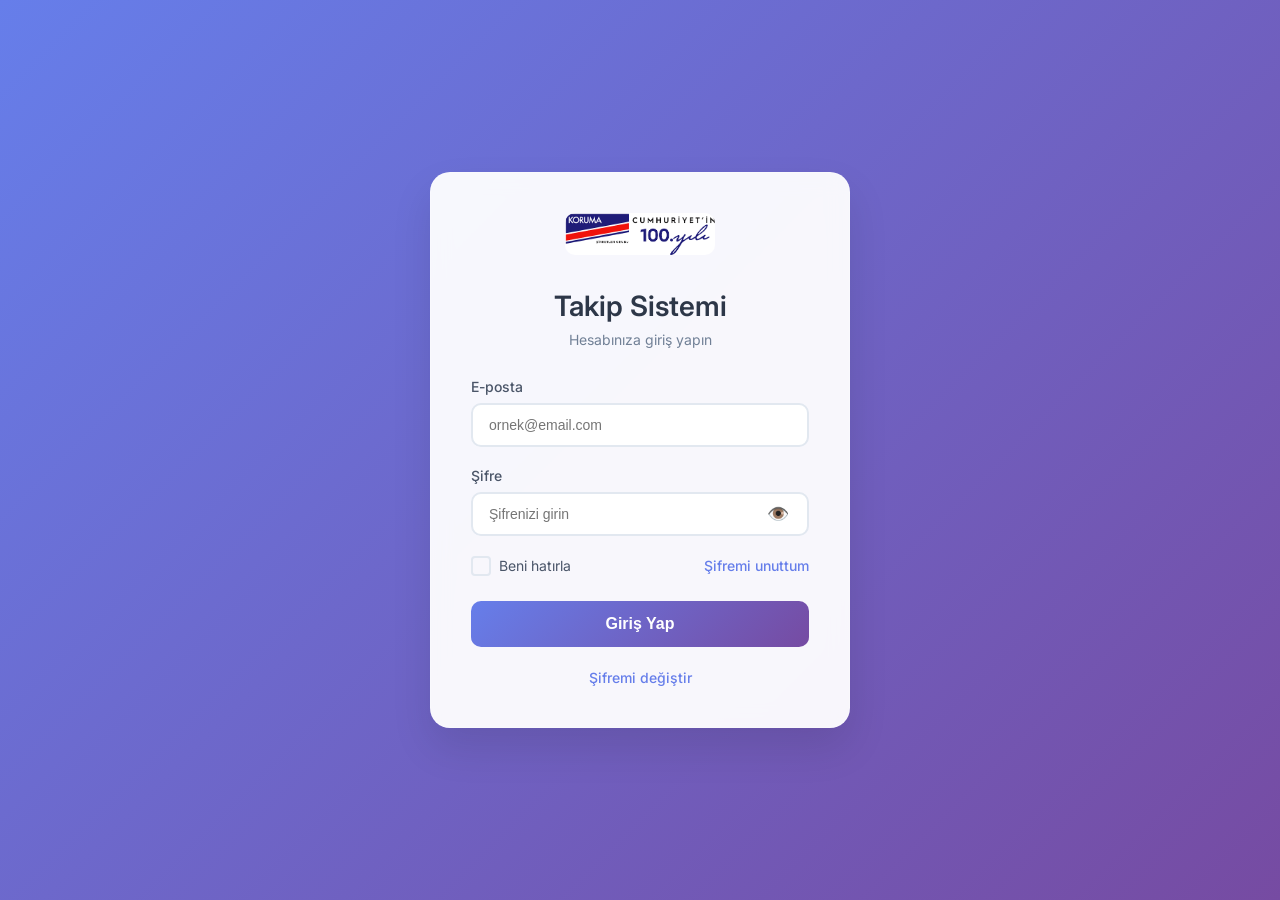
==== commit 0c47ba47: "index.html guncellendi - yeni login tasarimi" ====
--- a/index.html
+++ b/index.html
@@ -3,45 +3,90 @@
 <head>
     <meta charset="UTF-8">
     <meta name="viewport" content="width=device-width, initial-scale=1.0">
-    <title>Kojenerasyon Enerji Yönetim Sistemi</title>
+    <title>Takip Sistemi - Giriş</title>
     <link rel="stylesheet" href="css/giris.css">
     <link href="https://fonts.googleapis.com/css2?family=Inter:wght@300;400;500;600;700&display=swap" rel="stylesheet">
 </head>
 <body>
     <div class="login-container">
-        <div class="login-box">
+        <div class="login-card">
             <div class="logo-section">
-                <img src="images/koruma_logo_1.png" alt="Koruma Logo" class="logo">
-                <h1>KOJENERASYON</h1>
-                <h2>Enerji Yönetim Sistemi</h2>
+                <img src="images/koruma_logo_1.png" alt="Logo" class="logo">
             </div>
             
             <form id="loginForm" class="login-form">
+                <h2>Takip Sistemi</h2>
+                <p class="subtitle">Hesabınıza giriş yapın</p>
+                
                 <div class="form-group">
                     <label for="email">E-posta</label>
-                    <input type="email" id="email" name="email" placeholder="E-posta adresinizi girin" required>
+                    <input type="email" id="email" name="email" required placeholder="ornek@email.com">
                 </div>
                 
                 <div class="form-group">
                     <label for="password">Şifre</label>
-                    <input type="password" id="password" name="password" placeholder="Şifrenizi girin" required>
+                    <div class="password-input">
+                        <input type="password" id="password" name="password" required placeholder="Şifrenizi girin">
+                        <button type="button" id="togglePassword" class="toggle-password">
+                            <span class="eye-icon">👁️</span>
+                        </button>
+                    </div>
                 </div>
                 
                 <div class="form-options">
                     <label class="remember-me">
                         <input type="checkbox" id="rememberMe" name="rememberMe">
-                        <span>Beni hatırla</span>
+                        <span class="checkmark"></span>
+                        Beni hatırla
                     </label>
-                    <a href="#" class="forgot-password">Şifremi unuttum</a>
+                    <a href="#" id="forgotPassword" class="forgot-link">Şifremi unuttum</a>
                 </div>
                 
-                <button type="submit" class="login-btn">GİRİŞ YAP</button>
+                <button type="submit" class="login-btn">Giriş Yap</button>
+                
+                <div class="form-footer">
+                    <a href="#" id="changePassword" class="change-password-link">Şifremi değiştir</a>
+                </div>
             </form>
-            
-            <div class="login-footer">
-                <p>KORUMA KLOR ALKALİ ŞİRKETLER GRUBU</p>
-                <p>Kojenerasyon Bölümü</p>
-            </div>
+        </div>
+    </div>
+
+    <!-- Şifremi Unuttum Modal -->
+    <div id="forgotPasswordModal" class="modal">
+        <div class="modal-content">
+            <span class="close">&times;</span>
+            <h3>Şifremi Unuttum</h3>
+            <p>E-posta adresinizi girin, şifre sıfırlama linkini size gönderelim.</p>
+            <form id="forgotPasswordForm">
+                <div class="form-group">
+                    <label for="resetEmail">E-posta</label>
+                    <input type="email" id="resetEmail" required placeholder="ornek@email.com">
+                </div>
+                <button type="submit" class="submit-btn">Şifre Sıfırlama Linki Gönder</button>
+            </form>
+        </div>
+    </div>
+
+    <!-- Şifre Değiştir Modal -->
+    <div id="changePasswordModal" class="modal">
+        <div class="modal-content">
+            <span class="close">&times;</span>
+            <h3>Şifre Değiştir</h3>
+            <form id="changePasswordForm">
+                <div class="form-group">
+                    <label for="currentPassword">Mevcut Şifre</label>
+                    <input type="password" id="currentPassword" required placeholder="Mevcut şifreniz">
+                </div>
+                <div class="form-group">
+                    <label for="newPassword">Yeni Şifre</label>
+                    <input type="password" id="newPassword" required placeholder="Yeni şifreniz">
+                </div>
+                <div class="form-group">
+                    <label for="confirmNewPassword">Yeni Şifre (Tekrar)</label>
+                    <input type="password" id="confirmNewPassword" required placeholder="Yeni şifrenizi tekrar girin">
+                </div>
+                <button type="submit" class="submit-btn">Şifreyi Değiştir</button>
+            </form>
         </div>
     </div>
 
